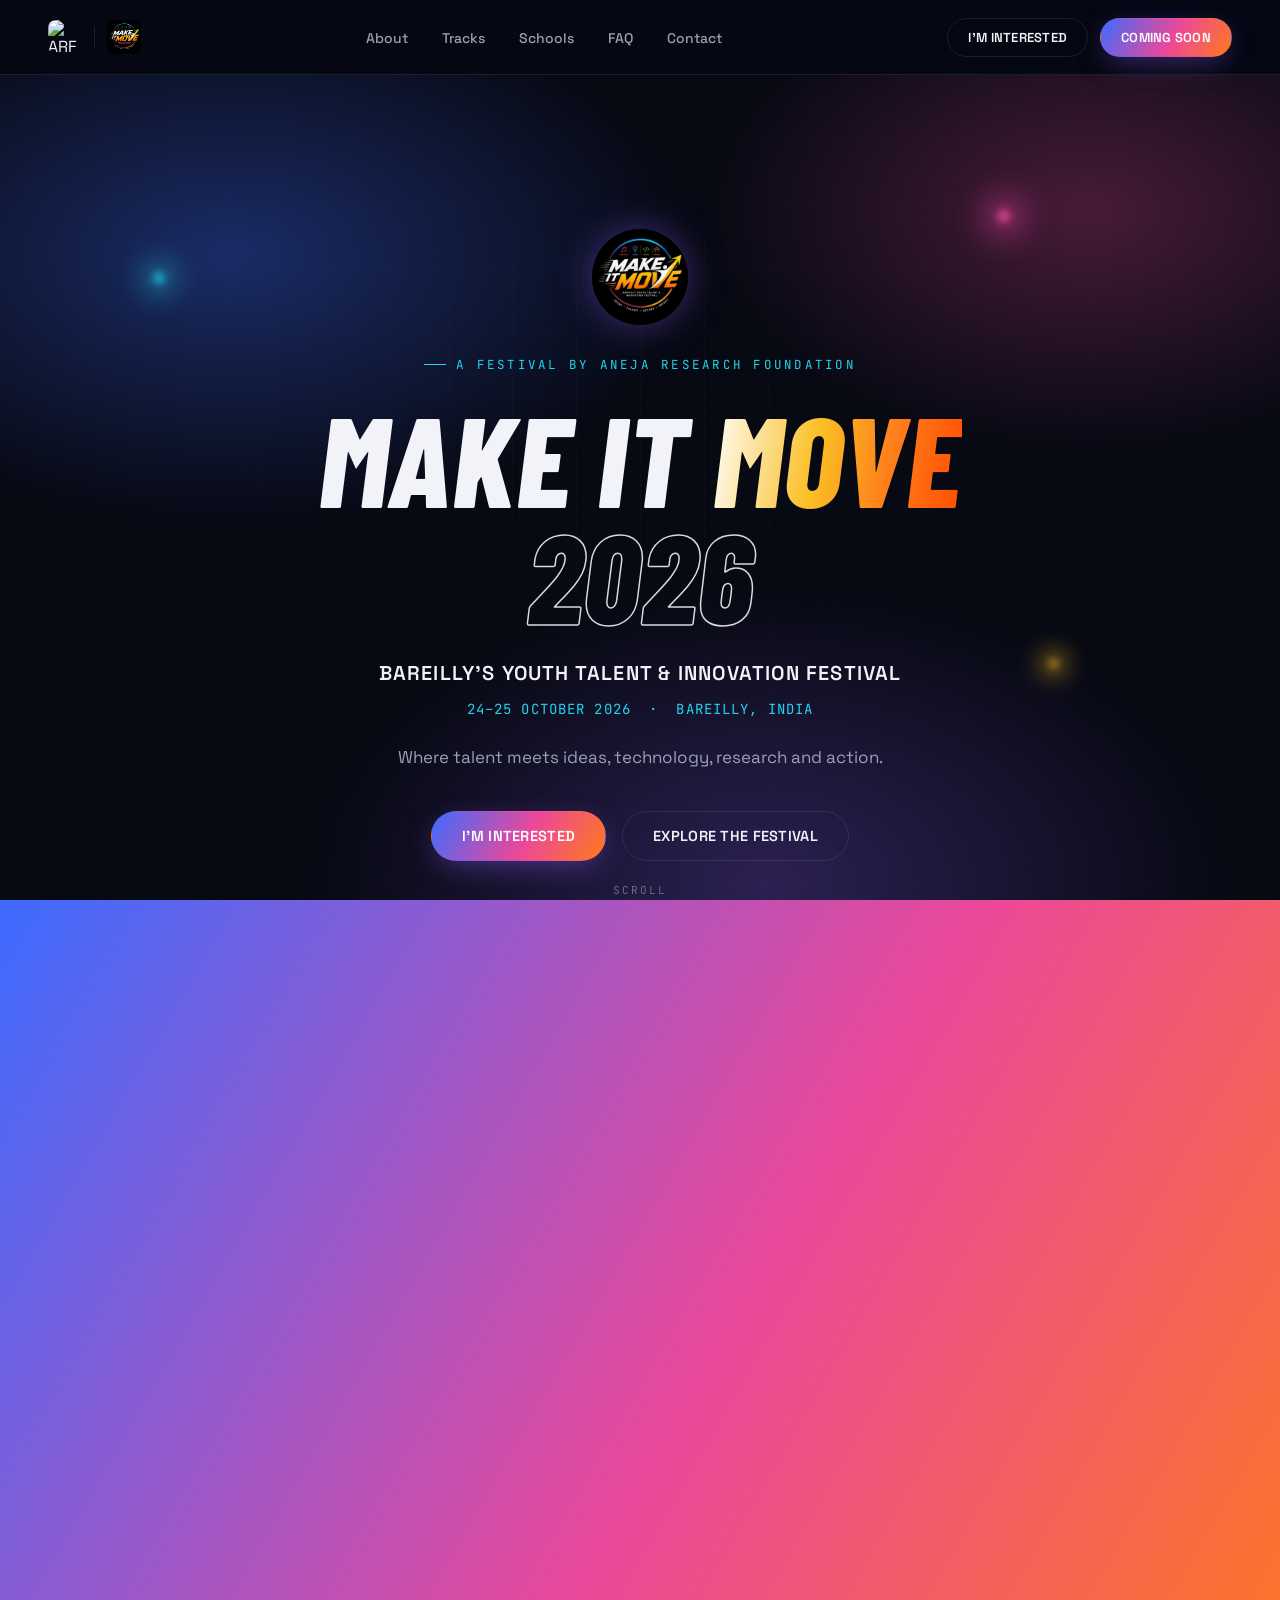
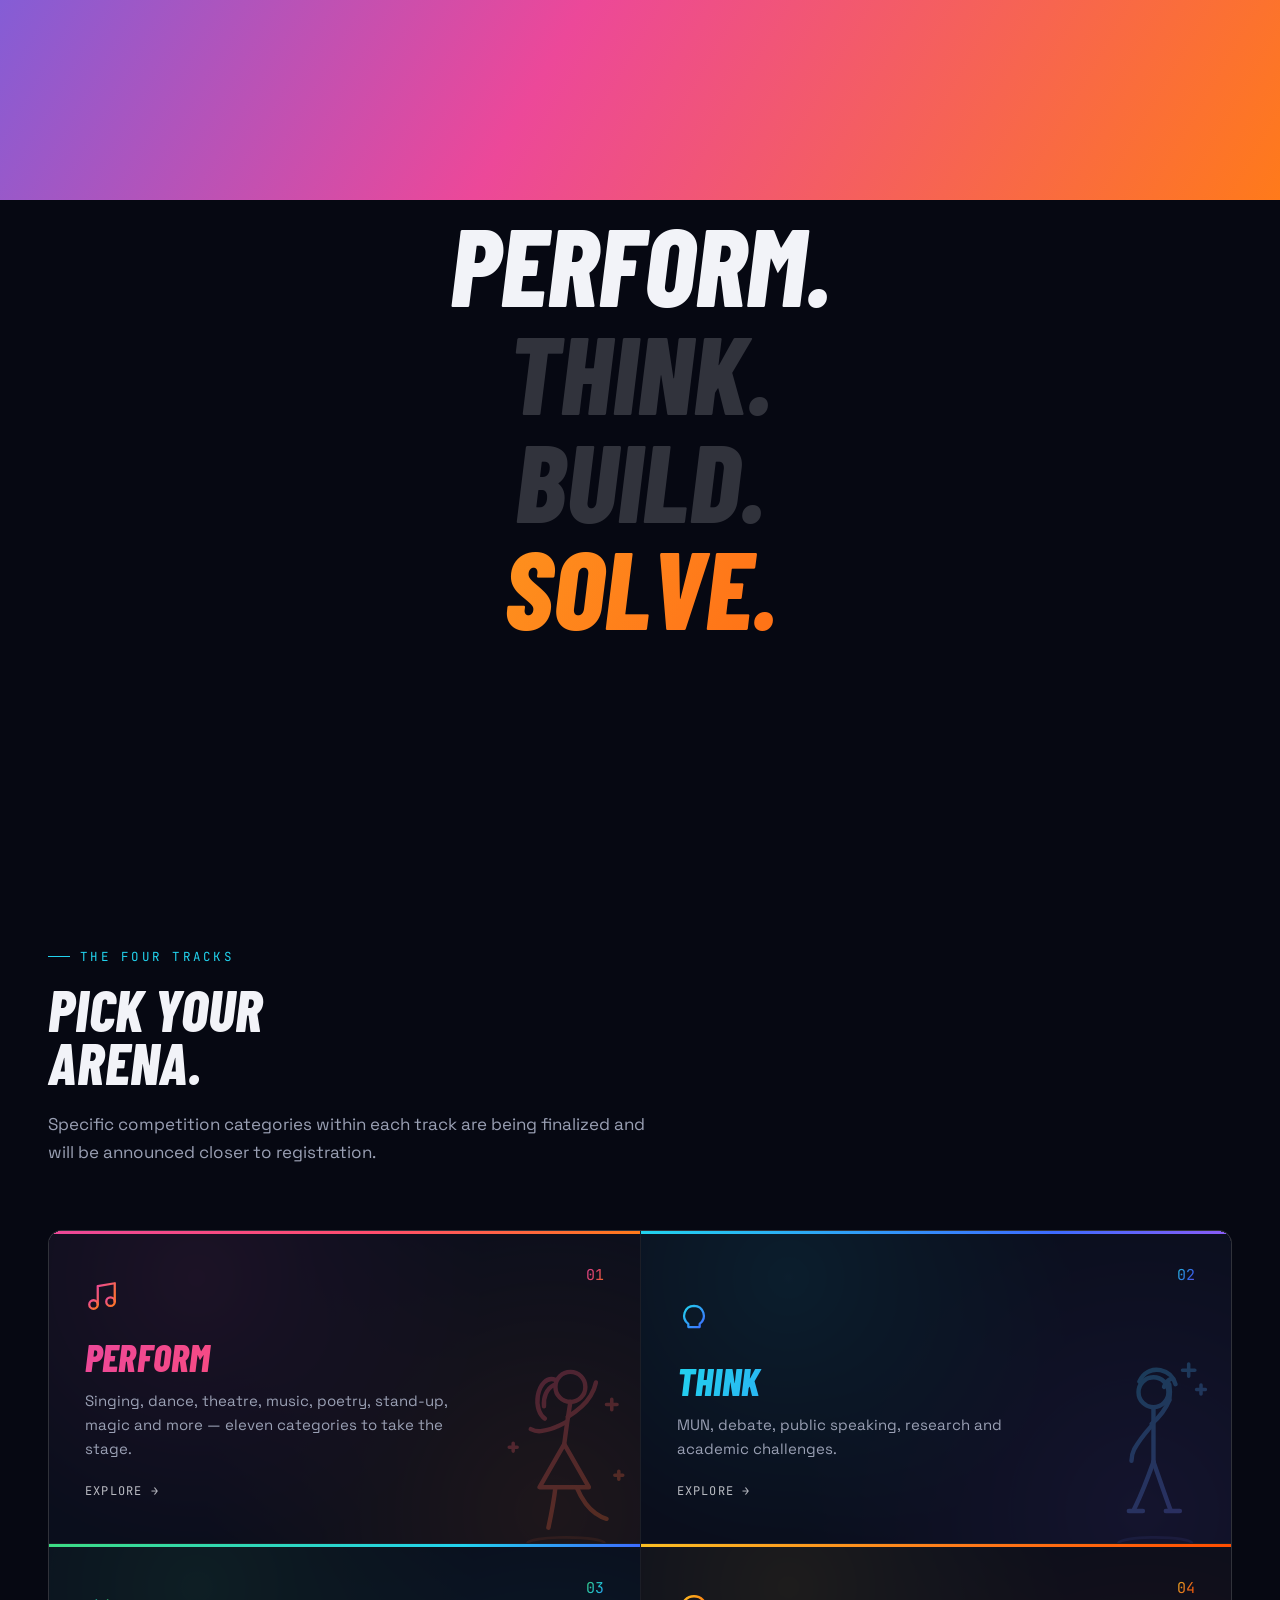
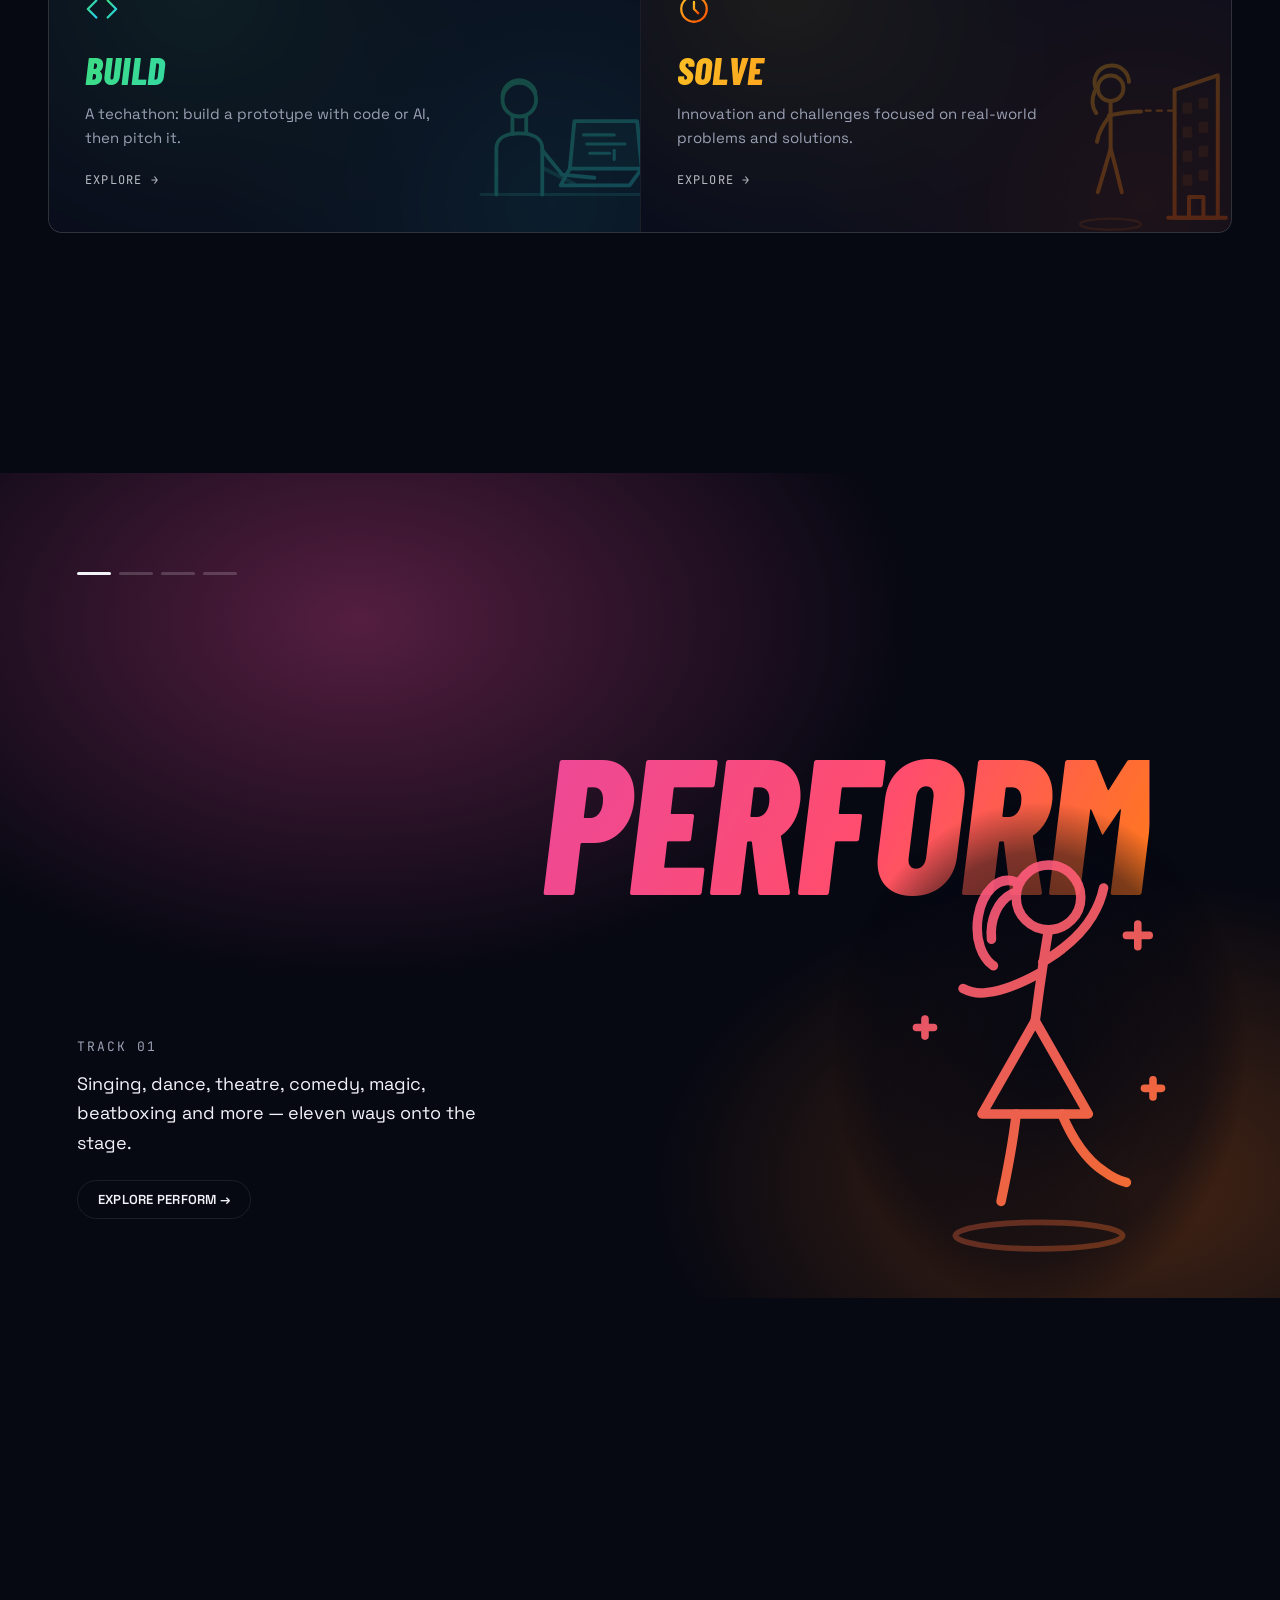
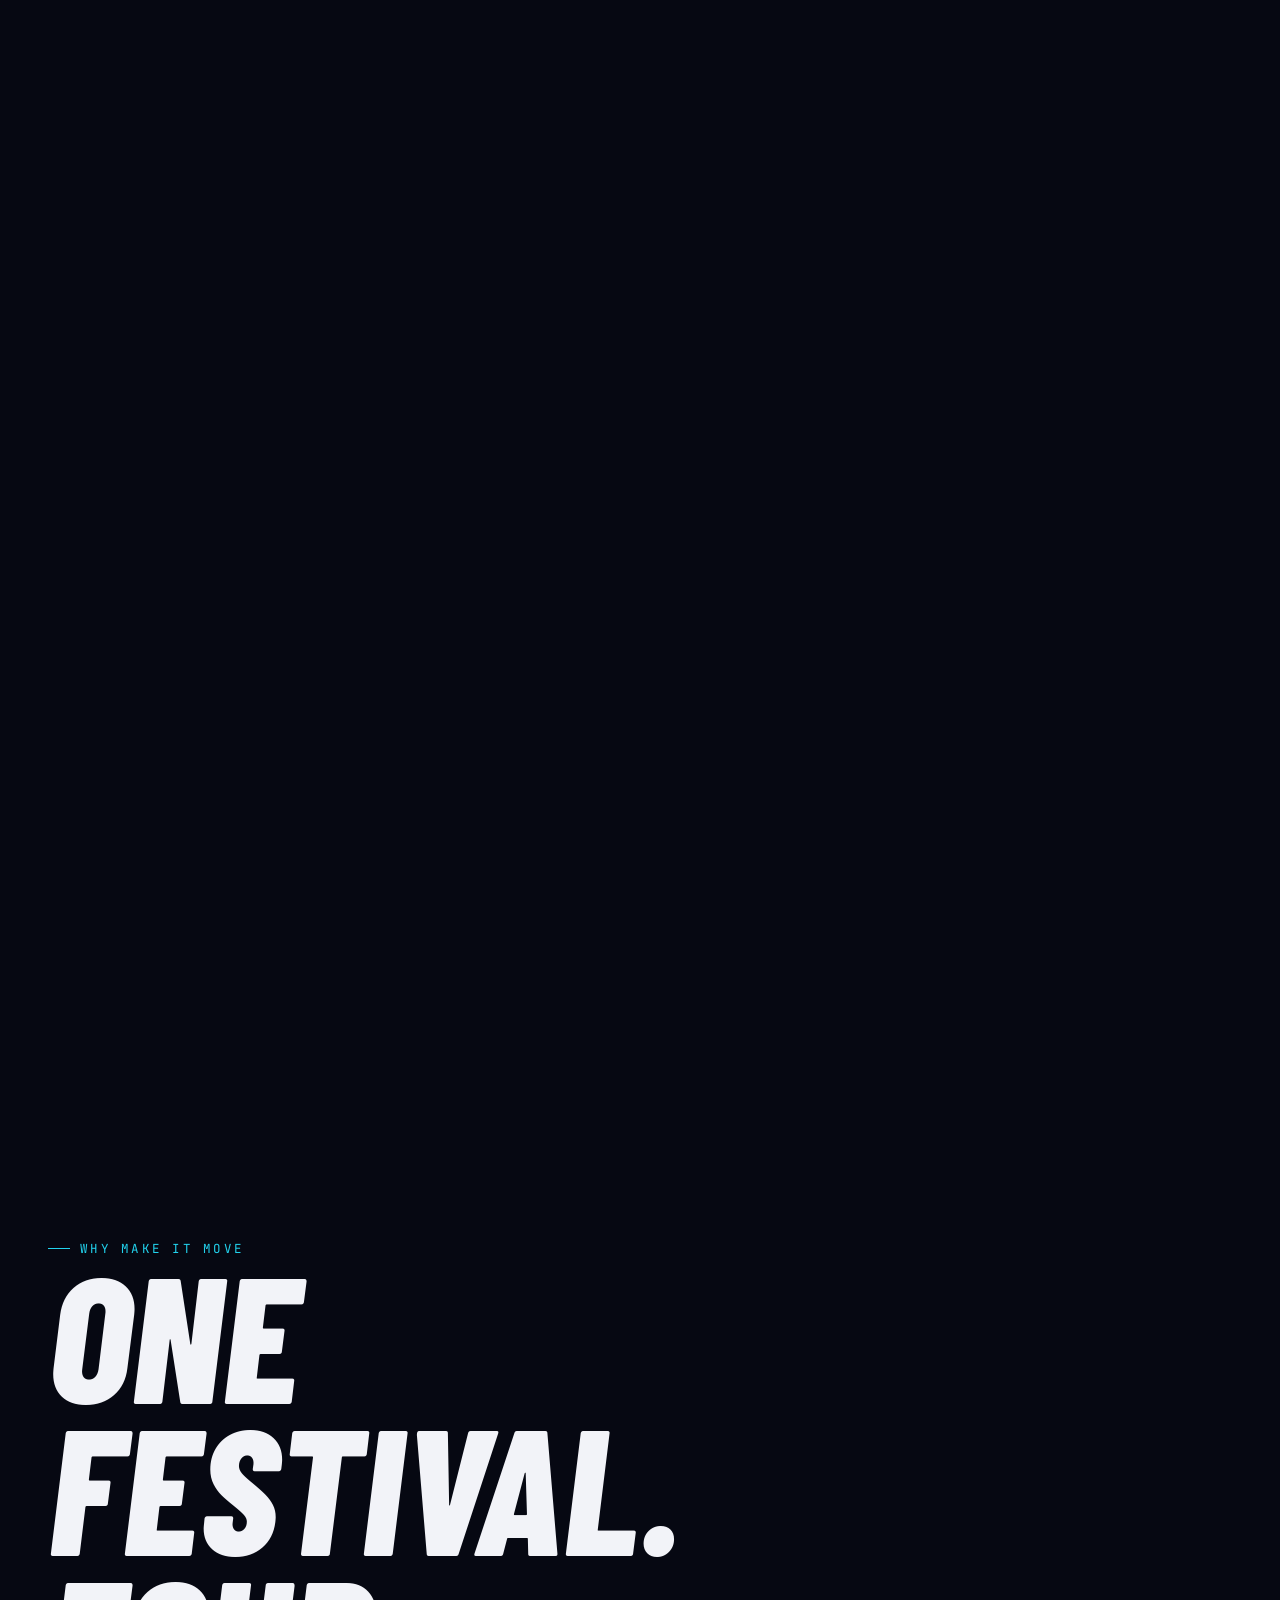
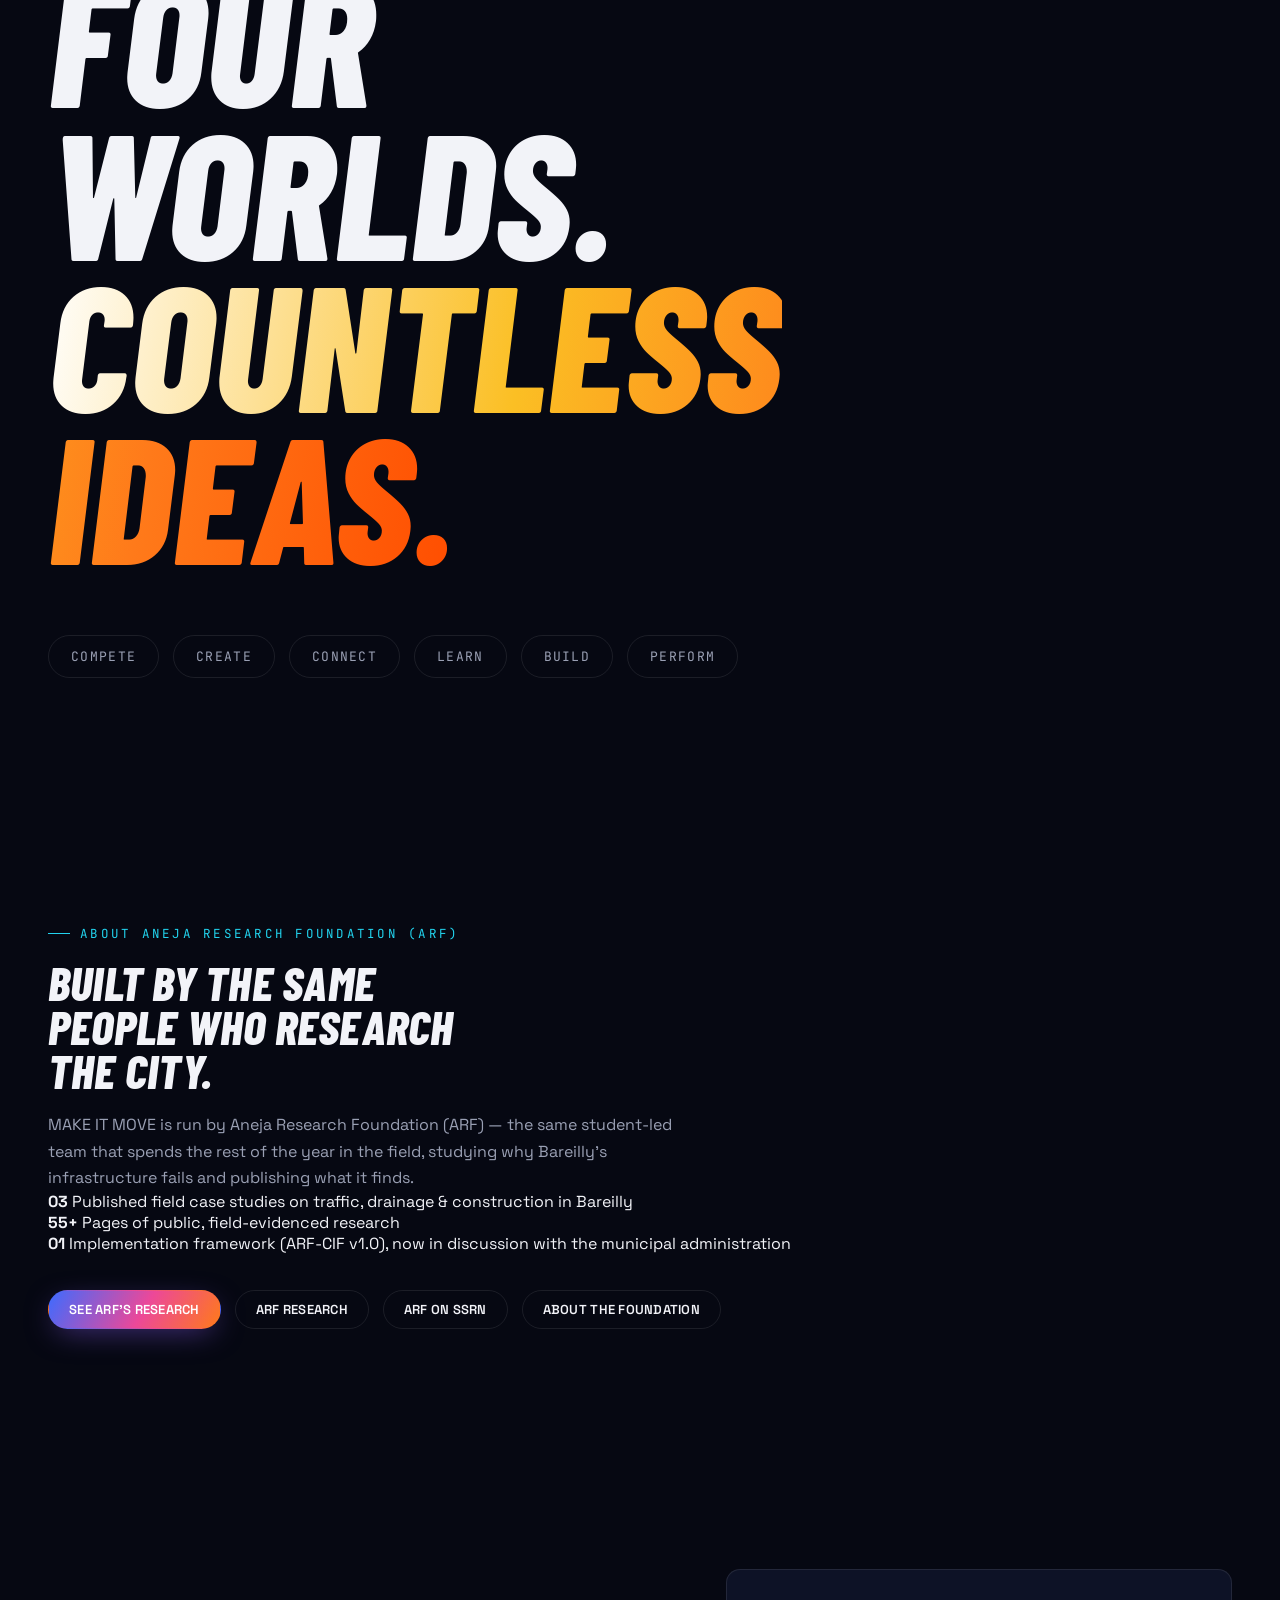
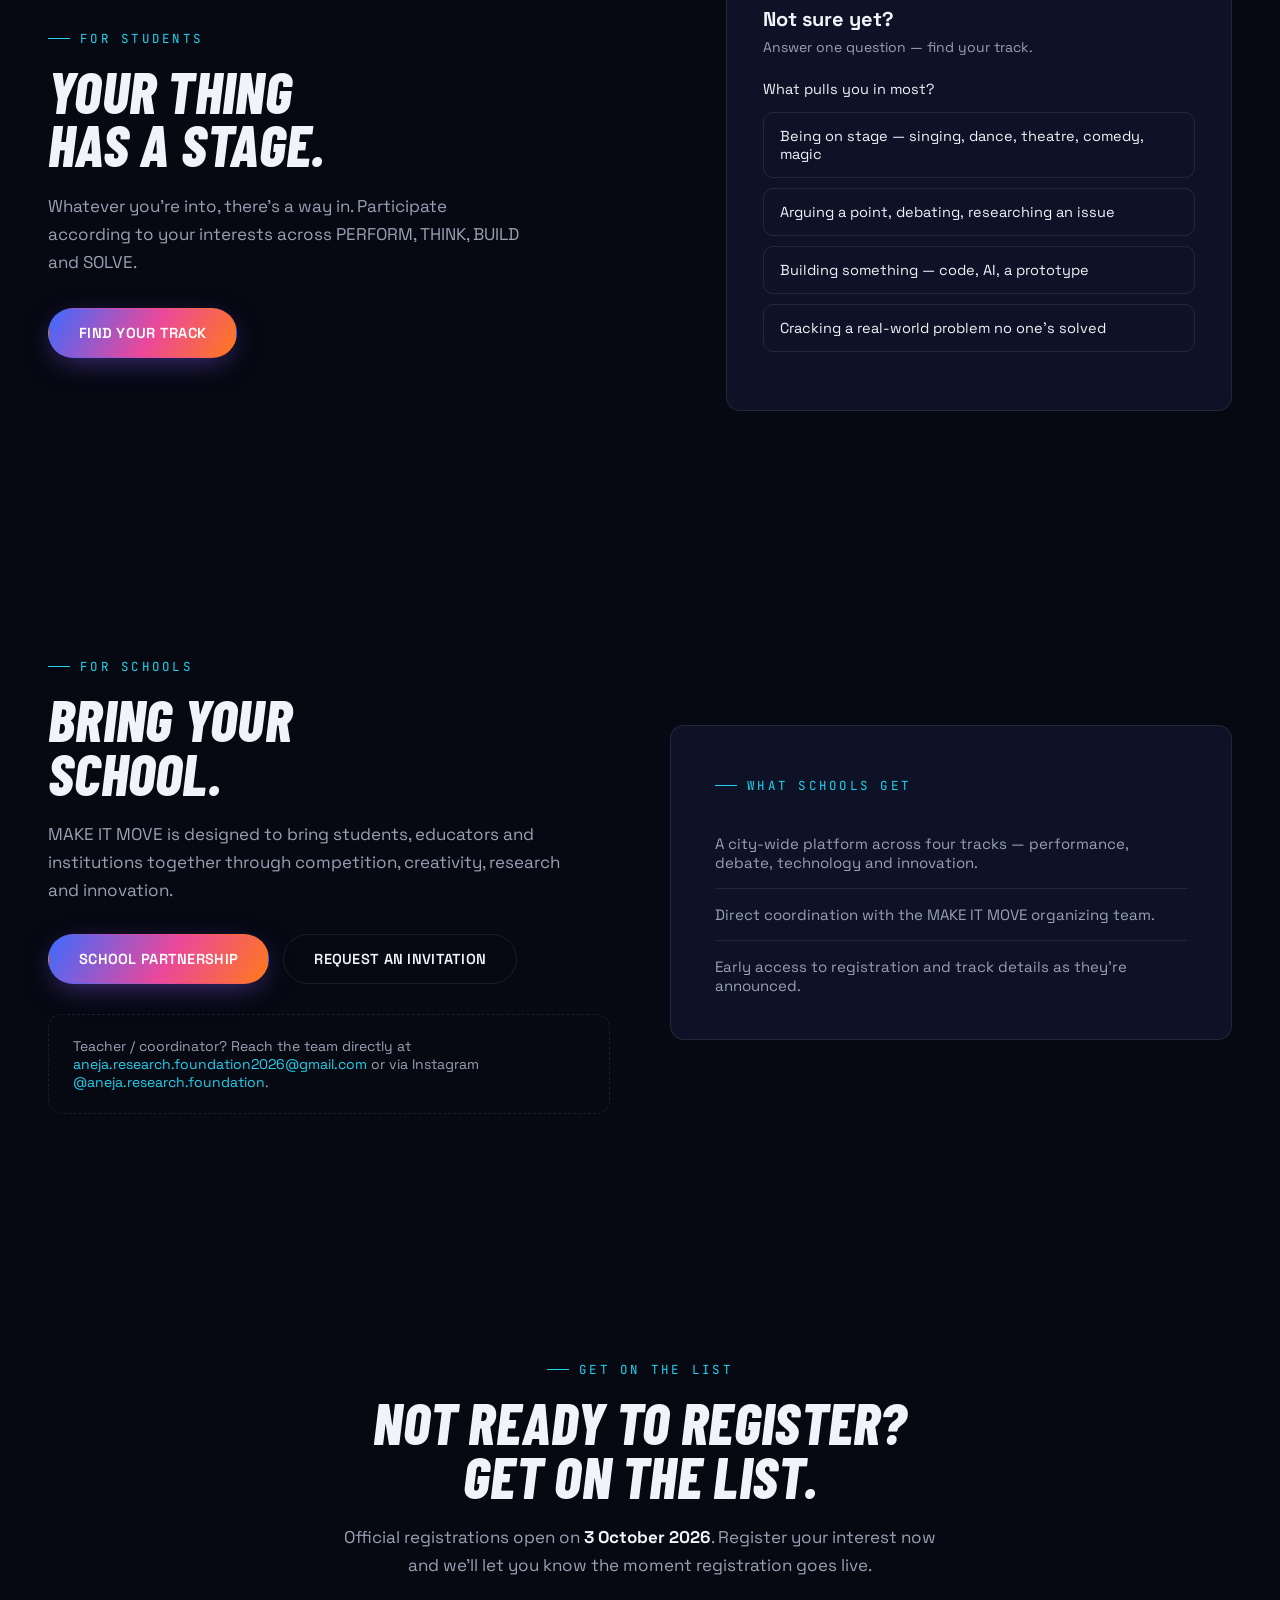
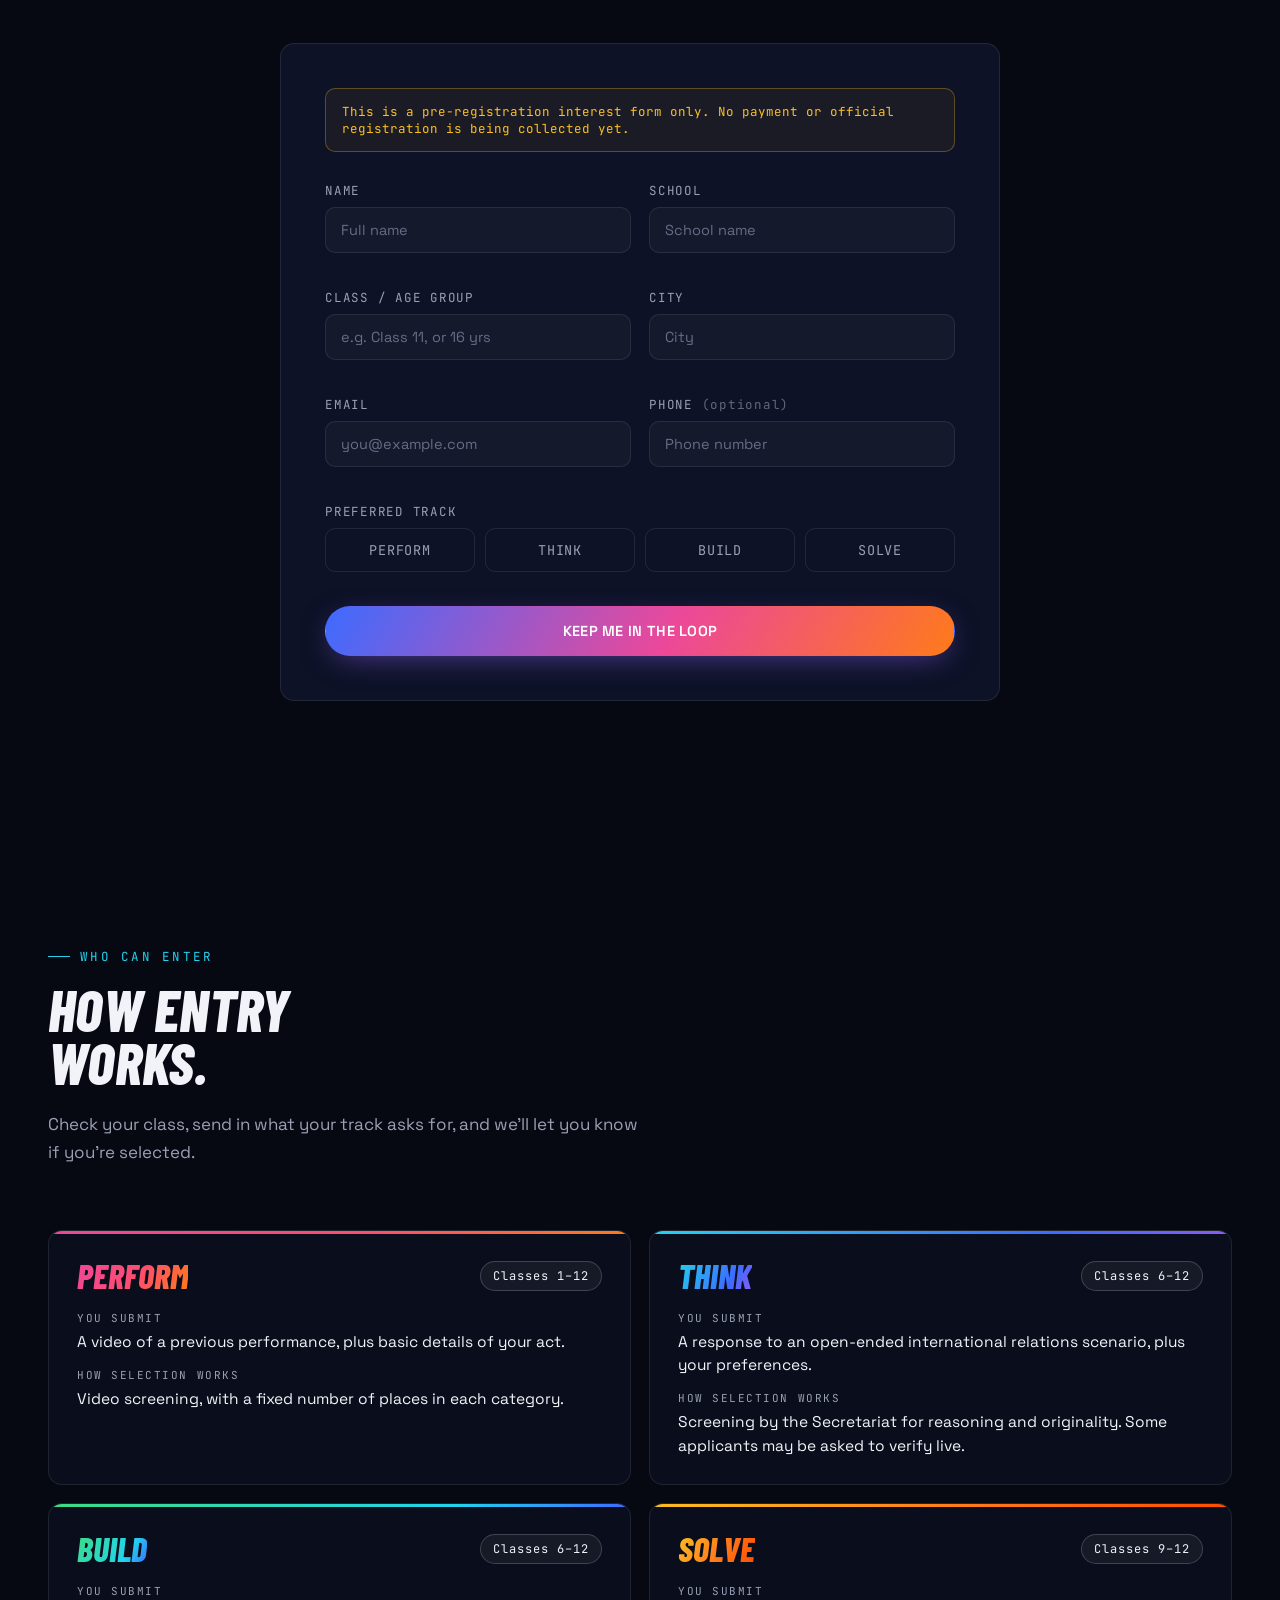
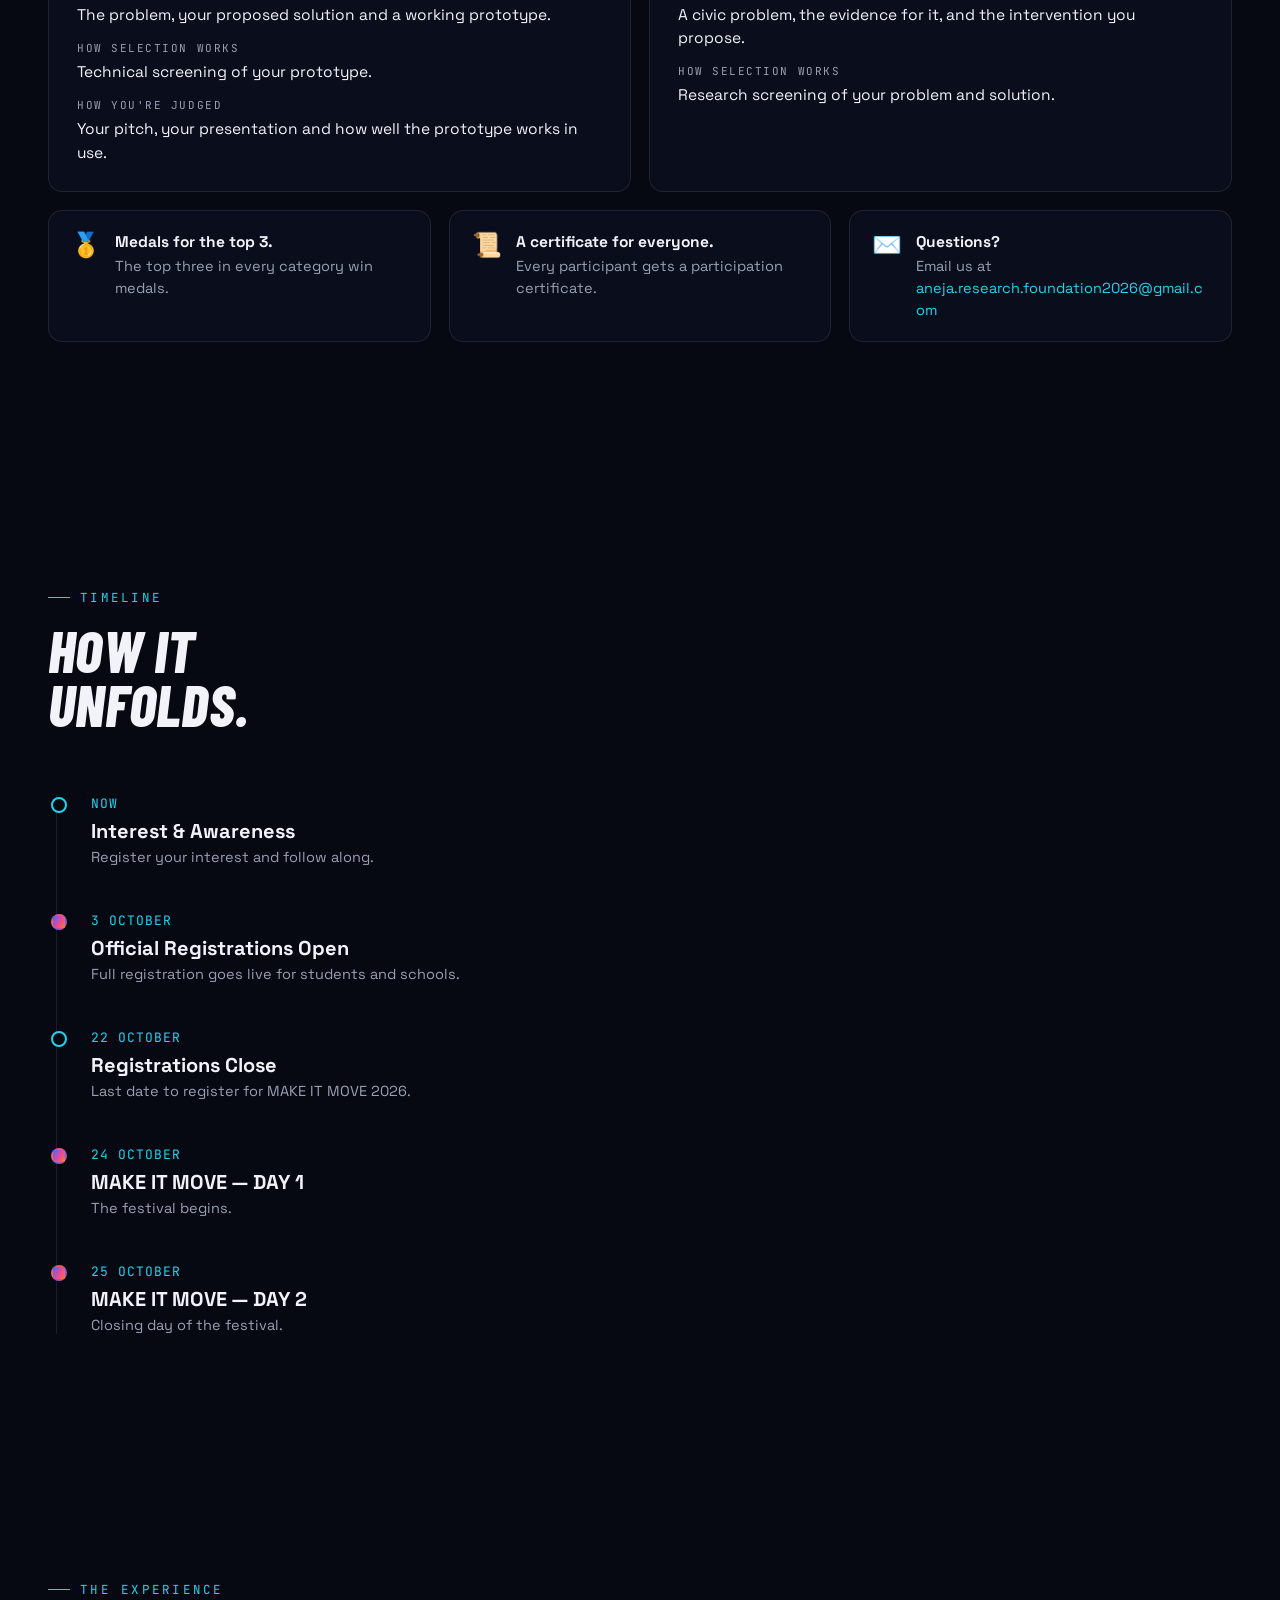
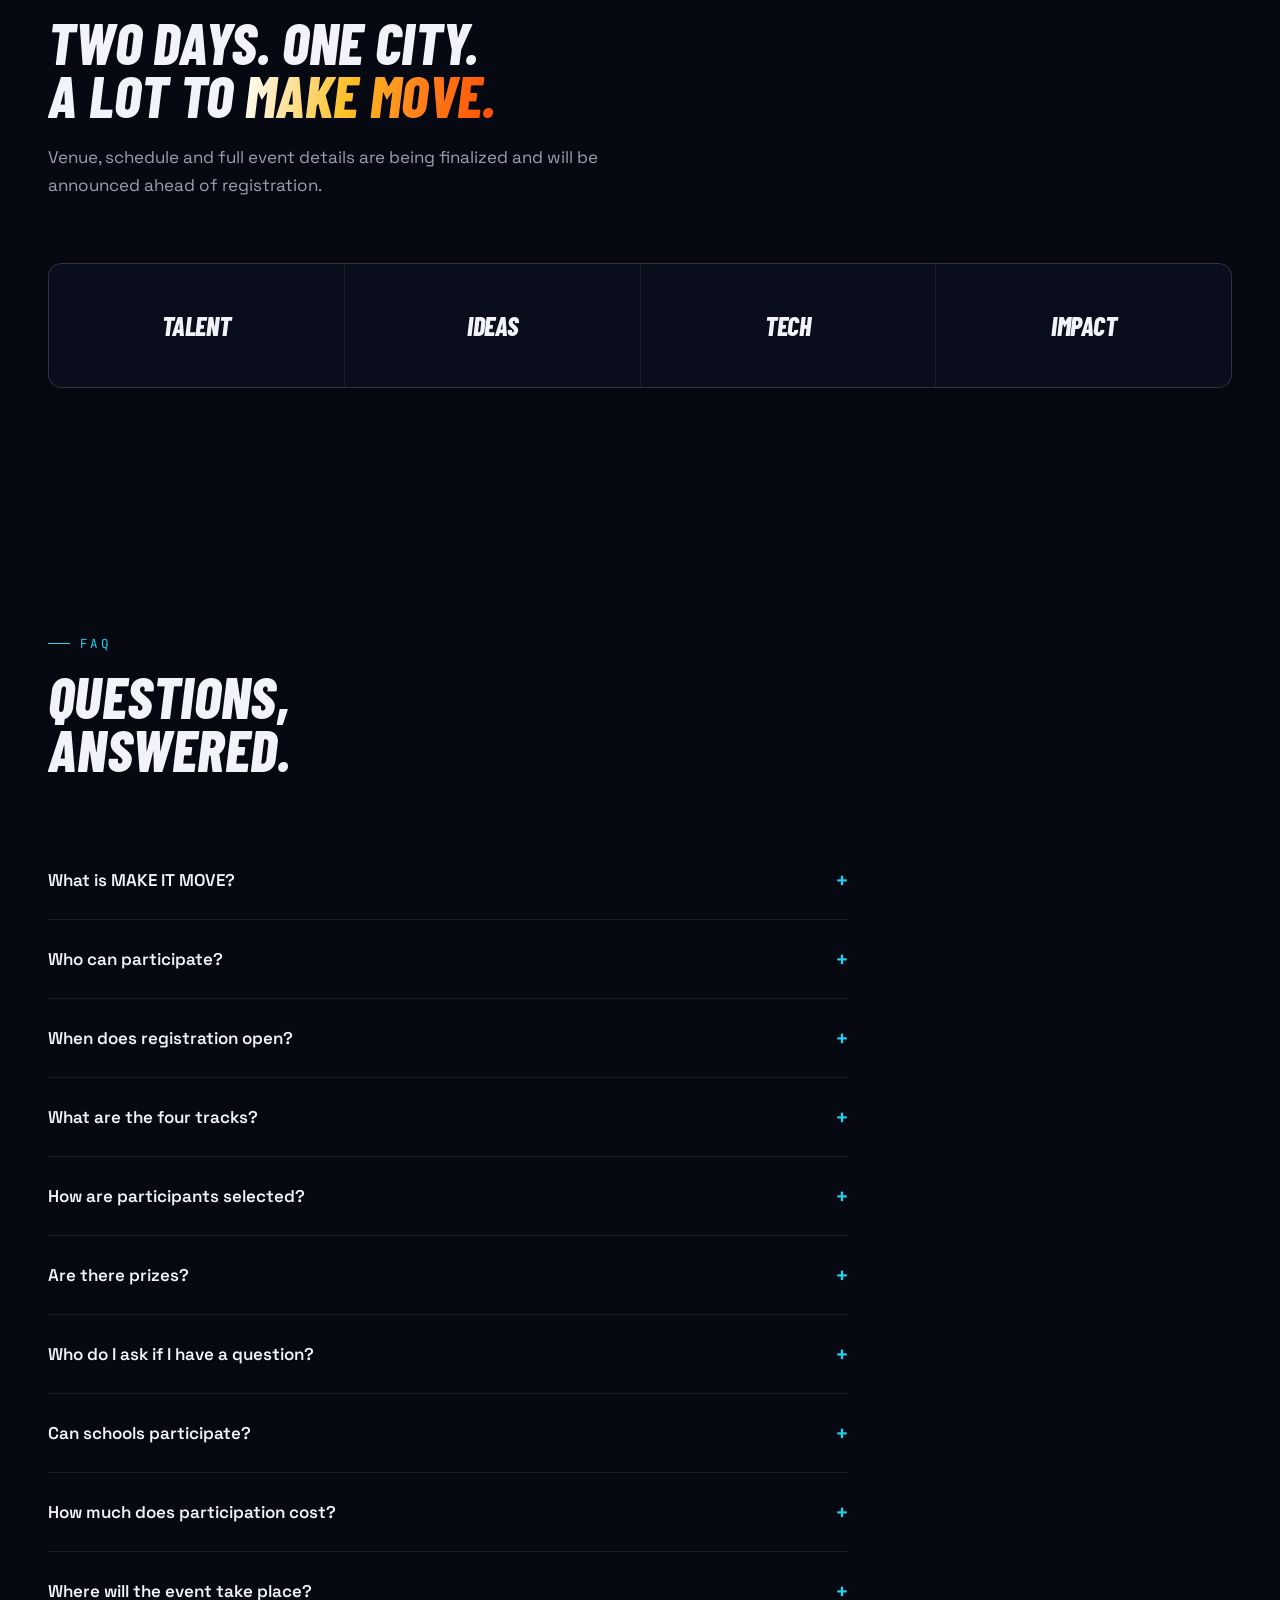
==== index.html @ 9268ee68 "Remove the auditions / reviews step from the timeline Co-Authored-By: Claude Opus 5 <noreply@anthrop" ====
<!DOCTYPE html>
<html lang="en">
<head>
<meta charset="UTF-8">
<meta name="viewport" content="width=device-width, initial-scale=1.0">
<link rel="preload" as="image" href="images/mim-logo.webp">
<title>Aneja Research Foundation (ARF) | MAKE IT MOVE 2026, Bareilly</title>
<meta name="description" content="Aneja Research Foundation (ARF), Bareilly — student-led research and innovation. MAKE IT MOVE 2026 is our youth-led festival in Bareilly bringing together talent, ideas, research, technology and innovation across four tracks: Perform, Think, Build, Solve. 24–25 October 2026.">
<meta name="google-site-verification" content="_Y_7CCMWRH8XEJQbPGc1G4dQ5zdG10wTlTYJQZ2w-uY">
<meta name="google-site-verification" content="LkjACRxrYb9B6HC1Onu0-SIcSR54yR_yEcL183w3D84" />

<!-- Open Graph -->
<meta property="og:title" content="MAKE IT MOVE 2026 — Bareilly's Youth Talent &amp; Innovation Festival">
<meta property="og:description" content="Where talent meets ideas, technology, research and action. 24–25 October 2026, Bareilly, India. By Aneja Research Foundation.">
<meta property="og:type" content="website">
<meta property="og:image" content="https://aneja-research-foundation.github.io/images/social-share.jpg">
<meta property="og:image:width" content="1200">
<meta property="og:image:height" content="630">
<meta property="og:url" content="https://aneja-research-foundation.github.io/">
<link rel="canonical" href="https://aneja-research-foundation.github.io/">

<!-- Twitter -->
<meta name="twitter:card" content="summary_large_image">
<meta name="twitter:title" content="MAKE IT MOVE 2026">
<meta name="twitter:description" content="Bareilly's youth talent &amp; innovation festival. 24–25 October 2026.">
<meta name="twitter:image" content="https://aneja-research-foundation.github.io/images/social-share.jpg">

<script>try{if("scrollRestoration" in history)history.scrollRestoration="manual";if(!matchMedia("(prefers-reduced-motion: reduce)").matches)document.documentElement.classList.add("intro-armed","intro-lock")}catch(e){}</script>
<link rel="stylesheet" href="mim-style.css?v=35">
<script type="application/ld+json">
{
 "@context": "https://schema.org",
 "@graph": [
  {
   "@type": "Organization",
   "@id": "https://aneja-research-foundation.github.io/#org",
   "name": "Aneja Research Foundation",
   "alternateName": [
    "ARF",
    "Aneja Research Foundation (ARF)"
   ],
   "url": "https://aneja-research-foundation.github.io/",
   "logo": "https://aneja-research-foundation.github.io/images/logo.jpeg",
   "email": "aneja.research.foundation2026@gmail.com",
   "foundingDate": "2026",
   "description": "Student-led research, innovation and implementation organisation in Bareilly, Uttar Pradesh, India.",
   "address": {
    "@type": "PostalAddress",
    "addressLocality": "Bareilly",
    "addressRegion": "Uttar Pradesh",
    "addressCountry": "IN"
   },
   "sameAs": [
    "https://instagram.com/aneja.research.foundation"
   ],
   "founder": {
    "@type": "Person",
    "@id": "https://aneja-research-foundation.github.io/#founder",
    "name": "Chanpreet Singh Aneja",
    "jobTitle": "President / Founder",
    "sameAs": [
     "https://ssrn.com/author=7795692"
    ]
   }
  },
  {
   "@type": "WebSite",
   "@id": "https://aneja-research-foundation.github.io/#website",
   "name": "Aneja Research Foundation",
   "alternateName": "ARF",
   "url": "https://aneja-research-foundation.github.io/",
   "publisher": {
    "@id": "https://aneja-research-foundation.github.io/#org"
   }
  },
  {
   "@type": "Event",
   "name": "MAKE IT MOVE 2026",
   "startDate": "2026-10-24",
   "endDate": "2026-10-25",
   "eventStatus": "https://schema.org/EventScheduled",
   "eventAttendanceMode": "https://schema.org/OfflineEventAttendanceMode",
   "location": {
    "@type": "Place",
    "name": "Bareilly",
    "address": {
     "@type": "PostalAddress",
     "addressLocality": "Bareilly",
     "addressRegion": "Uttar Pradesh",
     "addressCountry": "IN"
    }
   },
   "image": "https://aneja-research-foundation.github.io/images/og-perform.jpg",
   "url": "https://aneja-research-foundation.github.io/",
   "organizer": {
    "@id": "https://aneja-research-foundation.github.io/#org"
   },
   "description": "Youth talent and innovation festival by Aneja Research Foundation, across four tracks: Perform, Think, Build and Solve."
  }
 ]
}
</script>
</head>
<body>

<div class="intro" id="intro">
  <div class="intro-iris"></div>
  <div class="intro-ring" aria-hidden="true"></div>
  <div class="intro-streaks" aria-hidden="true"><i></i><i></i><i></i><i></i><i></i><i></i><i></i><i></i><i></i><i></i></div>
  <div class="intro-figs" aria-hidden="true">
    <div class="ch-slot intro-fig" data-character="perform"></div>
    <div class="ch-slot intro-fig" data-character="think"></div>
    <div class="ch-slot intro-fig" data-character="build"></div>
    <div class="ch-slot intro-fig" data-character="solve"></div>
  </div>
  <div class="intro-inner">
    <div class="intro-badge">
      <img src="images/mim-logo.webp" alt="" class="intro-logo">
      <span class="intro-charge"><i></i><i></i><i></i><i></i><i></i><i></i></span>
    </div>
    <div class="intro-words" aria-hidden="true">
      <span>PERFORM.</span><span>THINK.</span><span>BUILD.</span><span>SOLVE.</span><span class="intro-shout">WE ARE THE <em>ARF!</em></span>
    </div>
    <div class="intro-title">MAKE IT <em>MOVE</em> 2026</div>
  </div>
  <div class="intro-crew" aria-hidden="true">
    <div class="ch-slot crew-fig" data-character="perform"></div>
    <div class="ch-slot crew-fig" data-character="think"></div>
    <div class="ch-slot crew-fig" data-character="build"></div>
    <div class="ch-slot crew-fig" data-character="solve"></div>
  </div>
  <button class="intro-skip" type="button">SKIP</button>
</div>

<!-- ================= NAV ================= -->
<nav class="navbar">
  <div class="wrap">
    <a href="research.html" class="nav-brand">
      <img src="images/logo.jpeg" alt="ARF — Aneja Research Foundation logo">
      <div class="divider"></div>
      <img src="images/mim-logo-256.webp" alt="MAKE IT MOVE 2026 logo" class="mim-logo-mark">
    </a>

    <ul class="nav-links">
      <li><a href="#about">About</a></li>
      <li><a href="#tracks">Tracks</a></li>
      <li><a href="#schools">Schools</a></li>
      <li><a href="#faq">FAQ</a></li>
      <li><a href="#contact">Contact</a></li>
    </ul>

    <div class="nav-cta">
      <a href="#interest" class="btn btn-ghost btn-sm">I'M INTERESTED</a>
      <a href="#interest" class="btn btn-primary btn-sm" data-reg-text="REGISTER NOW" data-reg-link>COMING SOON</a>
      <button class="nav-toggle" id="navToggle" aria-label="Open menu">
        <span></span>
      </button>
    </div>
  </div>
</nav>

<div class="mobile-menu" id="mobileMenu">
  <a href="#about" class="mob-link">About</a>
  <a href="#tracks" class="mob-link">Tracks</a>
  <a href="#schools" class="mob-link">Schools</a>
  <a href="#faq" class="mob-link">FAQ</a>
  <a href="#contact" class="mob-link">Contact</a>
  <div class="mob-cta">
    <a href="#interest" class="btn btn-primary btn-block">I'M INTERESTED</a>
    <a href="#interest" class="btn btn-ghost btn-block" data-reg-text="REGISTER NOW" data-reg-link>COMING SOON</a>
  </div>
</div>

<!-- ================= HERO ================= -->
<section class="hero">
  <div class="hero-bg"></div>
  <div class="hero-lines"></div>
  <div class="hero-orb orb-1"></div>
  <div class="hero-orb orb-2"></div>
  <div class="hero-orb orb-3"></div>

  <div class="wrap hero-content">
    <img src="images/mim-logo-256.webp" alt="MAKE IT MOVE 2026 logo" class="hero-logo reveal in">
    <span class="eyebrow hero-eyebrow">A FESTIVAL BY ANEJA RESEARCH FOUNDATION</span>
    <h1>MAKE IT <span class="grad-text">MOVE</span><span class="line2">2026</span></h1>
    <p class="sub">Bareilly's Youth Talent &amp; Innovation Festival</p>
    <p class="datecity">24–25 OCTOBER 2026 &nbsp;·&nbsp; BAREILLY, INDIA</p>
    <p class="desc">Where talent meets ideas, technology, research and action.</p>
    <div class="hero-buttons">
      <a href="#interest" class="btn btn-primary">I'M INTERESTED</a>
      <a href="#about" class="btn btn-ghost">EXPLORE THE FESTIVAL</a>
    </div>
  </div>

  <div class="hero-scroll"><span>SCROLL</span><span class="bar"></span></div>
</section>

<!-- ================= MARQUEE ================= -->
<div class="marquee" aria-hidden="true">
  <div class="marquee-row">
      <span>PERFORM</span>
      <i>✦</i>
      <span>THINK</span>
      <i>✦</i>
      <span>BUILD</span>
      <i>✦</i>
      <span>SOLVE</span>
      <i>✦</i>
      <span class="hot">MAKE IT MOVE 2026</span>
      <i>✦</i>
      <span>24–25 OCT 2026</span>
      <i>✦</i>
      <span>BAREILLY</span>
      <i>✦</i>
      <span>PERFORM</span>
      <i>✦</i>
      <span>THINK</span>
      <i>✦</i>
      <span>BUILD</span>
      <i>✦</i>
      <span>SOLVE</span>
      <i>✦</i>
      <span class="hot">MAKE IT MOVE 2026</span>
      <i>✦</i>
      <span>24–25 OCT 2026</span>
      <i>✦</i>
      <span>BAREILLY</span>
      <i>✦</i>
  </div>
  <div class="marquee-row">
      <span>PERFORM</span>
      <i>✦</i>
      <span>THINK</span>
      <i>✦</i>
      <span>BUILD</span>
      <i>✦</i>
      <span>SOLVE</span>
      <i>✦</i>
      <span class="hot">MAKE IT MOVE 2026</span>
      <i>✦</i>
      <span>24–25 OCT 2026</span>
      <i>✦</i>
      <span>BAREILLY</span>
      <i>✦</i>
      <span>PERFORM</span>
      <i>✦</i>
      <span>THINK</span>
      <i>✦</i>
      <span>BUILD</span>
      <i>✦</i>
      <span>SOLVE</span>
      <i>✦</i>
      <span class="hot">MAKE IT MOVE 2026</span>
      <i>✦</i>
      <span>24–25 OCT 2026</span>
      <i>✦</i>
      <span>BAREILLY</span>
      <i>✦</i>
  </div>
</div>

<!-- ================= COUNTDOWN ================= -->
<section class="countdown" data-target="2026-10-24T11:00:00+05:30">
  <div class="wrap">
    <span class="eyebrow">UNTIL MAKE IT MOVE 2026</span>
    <div class="cd-grid" role="timer">
      <div class="cd-unit"><div class="cd-digits" aria-hidden="true"><div class="cd-cell"></div><div class="cd-cell"></div><div class="cd-cell"></div></div><span class="cd-label">DAYS</span></div>
      <span class="cd-sep" aria-hidden="true"><i></i><i></i></span>
      <div class="cd-unit"><div class="cd-digits" aria-hidden="true"><div class="cd-cell"></div><div class="cd-cell"></div></div><span class="cd-label">HOURS</span></div>
      <span class="cd-sep" aria-hidden="true"><i></i><i></i></span>
      <div class="cd-unit"><div class="cd-digits" aria-hidden="true"><div class="cd-cell"></div><div class="cd-cell"></div></div><span class="cd-label">MINUTES</span></div>
      <span class="cd-sep" aria-hidden="true"><i></i><i></i></span>
      <div class="cd-unit"><div class="cd-digits" aria-hidden="true"><div class="cd-cell"></div><div class="cd-cell"></div></div><span class="cd-label">SECONDS</span></div>
    </div>
  </div>
</section>

<!-- ================= ABOUT / WHAT IS MIM ================= -->
<section id="about">
  <div class="wrap">
    <div class="section-head reveal">
      <span class="eyebrow">WHAT IS MAKE IT MOVE</span>
      <h2>NOT JUST A<br>COMPETITION.</h2>
      <p>MAKE IT MOVE is a youth-led festival bringing together students across Bareilly to compete, create, perform, debate, research, build and solve. The festival combines creativity, academic excellence, technology and innovation under one platform.</p>
    </div>

    <div class="statement-block reveal">
      <div class="stack" id="statementStack">
        <span class="track-perform">PERFORM.</span>
        <span class="track-think">THINK.</span>
        <span class="track-build">BUILD.</span>
        <span class="track-solve">SOLVE.</span>
      </div>
    </div>
  </div>
</section>

<!-- ================= TRACKS ================= -->
<section id="tracks">
  <div class="wrap">
    <div class="section-head reveal">
      <span class="eyebrow">THE FOUR TRACKS</span>
      <h2>PICK YOUR<br>ARENA.</h2>
      <p>Specific competition categories within each track are being finalized and will be announced closer to registration.</p>
    </div>

    <div class="tracks-grid reveal">
      <a class="track-card track-perform" href="perform.html">
        <div class="ch-slot" data-character="perform"></div>
        <div class="track-spot"></div>
        <span class="track-num">01</span>
        <div class="track-icon">
          <svg viewBox="0 0 24 24" fill="none" stroke-width="1.6" stroke-linecap="round" stroke-linejoin="round">
            <defs><linearGradient id="grad-perform" x1="0" y1="0" x2="1" y2="1"><stop offset="0%" stop-color="var(--magenta)"/><stop offset="100%" stop-color="var(--orange)"/></linearGradient></defs>
            <path d="M9 18V5l12-2v13" stroke="url(#grad-perform)"></path><circle cx="6" cy="18" r="3" stroke="url(#grad-perform)"></circle><circle cx="18" cy="16" r="3" stroke="url(#grad-perform)"></circle>
          </svg>
        </div>
        <h3>PERFORM</h3>
        <p>Singing, dance, theatre, music, poetry, stand-up, magic and more — eleven categories to take the stage.</p>
        <span class="track-explore">EXPLORE →</span>
      </a>

      <a class="track-card track-think" href="think.html">
        <div class="ch-slot" data-character="think"></div>
        <div class="track-spot"></div>
        <span class="track-num">02</span>
        <div class="track-icon">
          <svg viewBox="0 0 24 24" fill="none" stroke-width="1.6" stroke-linecap="round" stroke-linejoin="round">
            <defs><linearGradient id="grad-think" x1="0" y1="0" x2="1" y2="1"><stop offset="0%" stop-color="var(--cyan)"/><stop offset="100%" stop-color="var(--blue)"/></linearGradient></defs>
            <path d="M12 2a7 7 0 0 0-4 12.7V17h8v-2.3A7 7 0 0 0 12 2z" stroke="url(#grad-think)"></path><path d="M9 21h6" stroke="url(#grad-think)"></path><path d="M10 17v2" stroke="url(#grad-think)"></path><path d="M14 17v2" stroke="url(#grad-think)"></path>
          </svg>
        </div>
        <h3>THINK</h3>
        <p>MUN, debate, public speaking, research and academic challenges.</p>
        <span class="track-explore">EXPLORE →</span>
      </a>

      <a class="track-card track-build" href="build.html">
        <div class="ch-slot" data-character="build"></div>
        <div class="track-spot"></div>
        <span class="track-num">03</span>
        <div class="track-icon">
          <svg viewBox="0 0 24 24" fill="none" stroke-width="1.6" stroke-linecap="round" stroke-linejoin="round">
            <defs><linearGradient id="grad-build" x1="0" y1="0" x2="1" y2="1"><stop offset="0%" stop-color="var(--green)"/><stop offset="100%" stop-color="var(--cyan)"/></linearGradient></defs>
            <polyline points="16 18 22 12 16 6" stroke="url(#grad-build)"></polyline><polyline points="8 6 2 12 8 18" stroke="url(#grad-build)"></polyline>
          </svg>
        </div>
        <h3>BUILD</h3>
        <p>A techathon: build a prototype with code or AI, then pitch it.</p>
        <span class="track-explore">EXPLORE →</span>
      </a>

      <a class="track-card track-solve" href="solve.html">
        <div class="ch-slot" data-character="solve"></div>
        <div class="track-spot"></div>
        <span class="track-num">04</span>
        <div class="track-icon">
          <svg viewBox="0 0 24 24" fill="none" stroke-width="1.6" stroke-linecap="round" stroke-linejoin="round">
            <defs><linearGradient id="grad-solve" x1="0" y1="0" x2="1" y2="1"><stop offset="0%" stop-color="var(--amber)"/><stop offset="100%" stop-color="var(--orange-deep)"/></linearGradient></defs>
            <circle cx="12" cy="12" r="9" stroke="url(#grad-solve)"></circle><path d="M12 7v5l3 3" stroke="url(#grad-solve)"></path>
          </svg>
        </div>
        <h3>SOLVE</h3>
        <p>Innovation and challenges focused on real-world problems and solutions.</p>
        <span class="track-explore">EXPLORE →</span>
      </a>
    </div>
  </div>
</section>

<!-- ================= TRACK TAKEOVER ================= -->
<section class="takeover" aria-label="The four tracks">
  <div class="takeover-stage">
    <div class="tk-rail" aria-hidden="true"><i></i><i></i><i></i><i></i></div>
    <div class="tk-chapter tk-perform" data-i="0">
      <div class="tk-bg"></div>
      <div class="tk-word">PERFORM</div>
      <div class="ch-slot tk-fig" data-character="perform"></div>
      <div class="tk-meta">
        <span class="tk-num">TRACK 01</span>
        <p>Singing, dance, theatre, comedy, magic, beatboxing and more — eleven ways onto the stage.</p>
        <a href="perform.html" class="btn btn-ghost btn-sm">EXPLORE PERFORM &rarr;</a>
      </div>
    </div>
    <div class="tk-chapter tk-think" data-i="1">
      <div class="tk-bg"></div>
      <div class="tk-word">THINK</div>
      <div class="ch-slot tk-fig" data-character="think"></div>
      <div class="tk-meta">
        <span class="tk-num">TRACK 02</span>
        <p>MUN, debate, public speaking and research. Don't just have an opinion — defend it.</p>
        <a href="think.html" class="btn btn-ghost btn-sm">EXPLORE THINK &rarr;</a>
      </div>
    </div>
    <div class="tk-chapter tk-build" data-i="2">
      <div class="tk-bg"></div>
      <div class="tk-word">BUILD</div>
      <div class="ch-slot tk-fig" data-character="build"></div>
      <div class="tk-meta">
        <span class="tk-num">TRACK 03</span>
        <p>A techathon. Build a working prototype with code or AI, and pitch the idea behind it.</p>
        <a href="build.html" class="btn btn-ghost btn-sm">EXPLORE BUILD &rarr;</a>
      </div>
    </div>
    <div class="tk-chapter tk-solve" data-i="3">
      <div class="tk-bg"></div>
      <div class="tk-word">SOLVE</div>
      <div class="ch-slot tk-fig" data-character="solve"></div>
      <div class="tk-meta">
        <span class="tk-num">TRACK 04</span>
        <p>Real problems, real constraints. Question the assumptions, then design the answer.</p>
        <a href="solve.html" class="btn btn-ghost btn-sm">EXPLORE SOLVE &rarr;</a>
      </div>
    </div>
  </div>
</section>

<!-- ================= WHY MIM ================= -->
<section>
  <div class="wrap">
    <div class="section-head reveal">
      <span class="eyebrow">WHY MAKE IT MOVE</span>
      <div class="why-hero-num">ONE FESTIVAL.<br>FOUR WORLDS.<br><span class="grad-text">COUNTLESS IDEAS.</span></div>
    </div>

    <div class="why-words reveal">
      <span class="why-word">COMPETE</span>
      <span class="why-word">CREATE</span>
      <span class="why-word">CONNECT</span>
      <span class="why-word">LEARN</span>
      <span class="why-word">BUILD</span>
      <span class="why-word">PERFORM</span>
    </div>
  </div>
</section>

<!-- ================= POWERED BY ARF RESEARCH ================= -->
<section>
  <div class="wrap">
    <div class="mim-research-band reveal">
      <span class="eyebrow">ABOUT ANEJA RESEARCH FOUNDATION (ARF)</span>
      <h2 style="font-size:clamp(30px,4.6vw,48px);margin-top:18px;">BUILT BY THE SAME<br>PEOPLE WHO RESEARCH<br>THE CITY.</h2>
      <p style="color:var(--muted);font-size:16px;margin-top:20px;max-width:640px;line-height:1.65;">
        MAKE IT MOVE is run by Aneja Research Foundation (ARF) — the same student-led team that spends the rest of the year in the field, studying why Bareilly's infrastructure fails and publishing what it finds.
      </p>

      <div class="mim-research-grid">
        <div class="mim-research-stat">
          <strong>03</strong>
          <span>Published field case studies on traffic, drainage &amp; construction in Bareilly</span>
        </div>
        <div class="mim-research-stat">
          <strong>55+</strong>
          <span>Pages of public, field-evidenced research</span>
        </div>
        <div class="mim-research-stat">
          <strong>01</strong>
          <span>Implementation framework (ARF-CIF v1.0), now in discussion with the municipal administration</span>
        </div>
      </div>

      <div style="margin-top:36px;display:flex;gap:14px;flex-wrap:wrap;">
        <a href="case-studies.html" class="btn btn-primary btn-sm">SEE ARF'S RESEARCH</a>
        <a href="research.html" class="btn btn-ghost btn-sm">ARF RESEARCH</a>
        <a href="https://ssrn.com/author=7795692" class="btn btn-ghost btn-sm" target="_blank" rel="noopener">ARF ON SSRN</a>
        <a href="about.html" class="btn btn-ghost btn-sm">ABOUT THE FOUNDATION</a>
      </div>
    </div>
  </div>
</section>

<!-- ================= FOR STUDENTS ================= -->
<section>
  <div class="wrap">
    <div class="students-wrap">
      <div class="reveal">
        <span class="eyebrow">FOR STUDENTS</span>
        <h2 style="font-size:clamp(34px,5.4vw,58px);margin-top:18px;">YOUR THING<br>HAS A STAGE.</h2>
        <p style="color:var(--muted);font-size:17px;margin-top:20px;max-width:480px;line-height:1.65;">Whatever you're into, there's a way in. Participate according to your interests across PERFORM, THINK, BUILD and SOLVE.</p>
        <a href="#tracks" class="btn btn-primary" style="margin-top:32px;">FIND YOUR TRACK</a>
      </div>

      <div class="quiz-card reveal">
        <h4>Not sure yet?</h4>
        <p class="hint">Answer one question — find your track.</p>
        <p style="font-size:14.5px;margin-bottom:14px;">What pulls you in most?</p>
        <div class="quiz-options" id="quizOptions">
          <div class="quiz-opt" data-track="PERFORM">Being on stage — singing, dance, theatre, comedy, magic</div>
          <div class="quiz-opt" data-track="THINK">Arguing a point, debating, researching an issue</div>
          <div class="quiz-opt" data-track="BUILD">Building something — code, AI, a prototype</div>
          <div class="quiz-opt" data-track="SOLVE">Cracking a real-world problem no one's solved</div>
        </div>
        <div class="quiz-result" id="quizResult">
          <p style="font-size:13px;color:var(--muted);text-transform:uppercase;letter-spacing:.08em;font-family:'JetBrains Mono',monospace;">Your track</p>
          <div class="track-name" id="quizTrackName">PERFORM</div>
          <a href="#interest" class="btn btn-ghost btn-sm">REGISTER INTEREST</a>
        </div>
      </div>
    </div>
  </div>
</section>

<!-- ================= FOR SCHOOLS ================= -->
<section id="schools">
  <div class="wrap">
    <div class="schools-wrap">
      <div class="reveal">
        <span class="eyebrow">FOR SCHOOLS</span>
        <h2 style="font-size:clamp(34px,5.4vw,58px);margin-top:18px;">BRING YOUR<br>SCHOOL.</h2>
        <p style="color:var(--muted);font-size:17px;margin-top:20px;max-width:520px;line-height:1.65;">MAKE IT MOVE is designed to bring students, educators and institutions together through competition, creativity, research and innovation.</p>
        <div class="school-cta-row">
          <a href="#interest" class="btn btn-primary">SCHOOL PARTNERSHIP</a>
          <a href="#interest" class="btn btn-ghost">REQUEST AN INVITATION</a>
        </div>
        <div class="coord-box">
          Teacher / coordinator? Reach the team directly at
          <a href="mailto:aneja.research.foundation2026@gmail.com">aneja.research.foundation2026@gmail.com</a>
          or via Instagram <a href="https://instagram.com/aneja.research.foundation" target="_blank" rel="noopener">@aneja.research.foundation</a>.
        </div>
      </div>
      <div class="reveal" style="border:1px solid var(--line);border-radius:var(--radius);padding:44px;background:var(--panel);">
        <span class="eyebrow" style="margin-bottom:20px;">WHAT SCHOOLS GET</span>
        <ul style="list-style:none;margin-top:20px;display:flex;flex-direction:column;gap:16px;">
          <li style="border-bottom:1px solid var(--line);padding-bottom:16px;font-size:15px;color:var(--muted);">A city-wide platform across four tracks — performance, debate, technology and innovation.</li>
          <li style="border-bottom:1px solid var(--line);padding-bottom:16px;font-size:15px;color:var(--muted);">Direct coordination with the MAKE IT MOVE organizing team.</li>
          <li style="font-size:15px;color:var(--muted);">Early access to registration and track details as they're announced.</li>
        </ul>
      </div>
    </div>
  </div>
</section>

<!-- ================= INTEREST FORM ================= -->
<section id="interest">
  <div class="wrap">
    <div class="section-head center reveal">
      <span class="eyebrow" style="justify-content:center;">GET ON THE LIST</span>
      <h2>NOT READY TO REGISTER?<br>GET ON THE LIST.</h2>
      <p class="center" data-reg-text="Registrations are &lt;strong style=&quot;color:var(--ink);&quot;&gt;open now&lt;/strong&gt;. &lt;a href=&quot;https://arf-command-center.vercel.app/register&quot; style=&quot;color:var(--ink);text-decoration:underline;&quot;&gt;Register for MAKE IT MOVE 2026 &amp;rarr;&lt;/a&gt; Or leave your details below and we&#x27;ll keep you posted.">Official registrations open on <strong style="color:var(--ink);">3 October 2026</strong>. Register your interest now and we'll let you know the moment registration goes live.</p>
    </div>

    <div class="form-card reveal">
      <p class="form-note">This is a pre-registration interest form only. No payment or official registration is being collected yet.</p>

      <form id="interestForm">
        <div class="form-grid">
          <div class="field">
            <label for="f-name">Name</label>
            <input id="f-name" name="name" type="text" placeholder="Full name" required>
          </div>
          <div class="field">
            <label for="f-school">School</label>
            <input id="f-school" name="school" type="text" placeholder="School name" required>
          </div>
          <div class="field">
            <label for="f-class">Class / Age Group</label>
            <input id="f-class" name="classAge" type="text" placeholder="e.g. Class 11, or 16 yrs" required>
          </div>
          <div class="field">
            <label for="f-city">City</label>
            <input id="f-city" name="city" type="text" placeholder="City" required>
          </div>
          <div class="field">
            <label for="f-email">Email</label>
            <input id="f-email" name="email" type="email" placeholder="you@example.com" required>
          </div>
          <div class="field">
            <label for="f-phone">Phone <span style="text-transform:none;opacity:.6;">(optional)</span></label>
            <input id="f-phone" name="phone" type="tel" placeholder="Phone number">
          </div>
          <div class="field full">
            <label>Preferred Track</label>
            <div class="track-pick">
              <label><input type="radio" name="track" value="PERFORM" required><span>PERFORM</span></label>
              <label><input type="radio" name="track" value="THINK"><span>THINK</span></label>
              <label><input type="radio" name="track" value="BUILD"><span>BUILD</span></label>
              <label><input type="radio" name="track" value="SOLVE"><span>SOLVE</span></label>
            </div>
          </div>
        </div>
        <button type="submit" class="btn btn-primary btn-block" style="margin-top:8px;">KEEP ME IN THE LOOP</button>
      </form>

      <div class="form-success" id="formSuccess">
        <div class="check">✦</div>
        <h3 style="font-size:24px;margin-bottom:10px;">YOU'RE ON THE LIST.</h3>
        <p style="color:var(--muted);font-size:15px;">We'll reach out when registration opens on 3 October 2026.</p>
      </div>
    </div>
  </div>
</section>

<!-- ================= WHO CAN ENTER ================= -->
<section id="entry">
  <div class="wrap">
    <div class="section-head reveal">
      <span class="eyebrow">WHO CAN ENTER</span>
      <h2>HOW ENTRY<br>WORKS.</h2>
      <p>Check your class, send in what your track asks for, and we'll let you know if you're selected.</p>
    </div>
    <div class="entry-grid reveal">
      <div class="entry-card entry-perform">
        <div class="entry-top"><a href="perform.html" class="entry-name">PERFORM</a><span class="entry-class">Classes 1–12</span></div>
        <dl>
          <dt>You submit</dt><dd>A video of a previous performance, plus basic details of your act.</dd>
          <dt>How selection works</dt><dd>Video screening, with a fixed number of places in each category.</dd>
        </dl>
      </div>
      <div class="entry-card entry-think">
        <div class="entry-top"><a href="think.html" class="entry-name">THINK</a><span class="entry-class">Classes 6–12</span></div>
        <dl>
          <dt>You submit</dt><dd>A response to an open-ended international relations scenario, plus your preferences.</dd>
          <dt>How selection works</dt><dd>Screening by the Secretariat for reasoning and originality. Some applicants may be asked to verify live.</dd>
        </dl>
      </div>
      <div class="entry-card entry-build">
        <div class="entry-top"><a href="build.html" class="entry-name">BUILD</a><span class="entry-class">Classes 6–12</span></div>
        <dl>
          <dt>You submit</dt><dd>The problem, your proposed solution and a working prototype.</dd>
          <dt>How selection works</dt><dd>Technical screening of your prototype.</dd>
          <dt>How you're judged</dt><dd>Your pitch, your presentation and how well the prototype works in use.</dd>
        </dl>
      </div>
      <div class="entry-card entry-solve">
        <div class="entry-top"><a href="solve.html" class="entry-name">SOLVE</a><span class="entry-class">Classes 9–12</span></div>
        <dl>
          <dt>You submit</dt><dd>A civic problem, the evidence for it, and the intervention you propose.</dd>
          <dt>How selection works</dt><dd>Research screening of your problem and solution.</dd>
        </dl>
      </div>
    </div>
    <div class="entry-perks reveal">
      <div class="perk"><span class="perk-ico" aria-hidden="true">🥇</span><p><strong>Medals for the top 3.</strong> The top three in every category win medals.</p></div>
      <div class="perk"><span class="perk-ico" aria-hidden="true">📜</span><p><strong>A certificate for everyone.</strong> Every participant gets a participation certificate.</p></div>
      <div class="perk"><span class="perk-ico" aria-hidden="true">✉️</span><p><strong>Questions?</strong> Email us at <a href="mailto:aneja.research.foundation2026@gmail.com">aneja.research.foundation2026@gmail.com</a></p></div>
    </div>
  </div>
</section>

<!-- ================= TIMELINE ================= -->
<section>
  <div class="wrap">
    <div class="section-head reveal">
      <span class="eyebrow">TIMELINE</span>
      <h2>HOW IT<br>UNFOLDS.</h2>
    </div>

    <div class="timeline reveal">
      <div class="tl-item">
        <div class="tl-date">NOW</div>
        <h4>Interest &amp; Awareness</h4>
        <p>Register your interest and follow along.</p>
      </div>
      <div class="tl-item highlight">
        <div class="tl-date">3 OCTOBER</div>
        <h4>Official Registrations Open</h4>
        <p>Full registration goes live for students and schools.</p>
      </div>
      <div class="tl-item">
        <div class="tl-date">22 OCTOBER</div>
        <h4>Registrations Close</h4>
        <p>Last date to register for MAKE IT MOVE 2026.</p>
      </div>
      <div class="tl-item highlight">
        <div class="tl-date">24 OCTOBER</div>
        <h4>MAKE IT MOVE — DAY 1</h4>
        <p>The festival begins.</p>
      </div>
      <div class="tl-item highlight">
        <div class="tl-date">25 OCTOBER</div>
        <h4>MAKE IT MOVE — DAY 2</h4>
        <p>Closing day of the festival.</p>
      </div>
    </div>
  </div>
</section>

<!-- ================= EXPERIENCE TEASER ================= -->
<section>
  <div class="wrap">
    <div class="section-head reveal">
      <span class="eyebrow">THE EXPERIENCE</span>
      <h2>TWO DAYS. ONE CITY.<br>A LOT TO <span class="grad-text">MAKE MOVE.</span></h2>
      <p>Venue, schedule and full event details are being finalized and will be announced ahead of registration.</p>
    </div>
    <div class="teaser-words reveal">
      <div class="teaser-word">TALENT</div>
      <div class="teaser-word">IDEAS</div>
      <div class="teaser-word">TECH</div>
      <div class="teaser-word">IMPACT</div>
    </div>
  </div>
</section>

<!-- ================= FAQ ================= -->
<section id="faq">
  <div class="wrap">
    <div class="section-head reveal">
      <span class="eyebrow">FAQ</span>
      <h2>QUESTIONS,<br>ANSWERED.</h2>
    </div>

    <div class="faq-list reveal" id="faqList">
      <div class="faq-item">
        <button class="faq-q">What is MAKE IT MOVE? <span class="plus">+</span></button>
        <div class="faq-a"><p>A youth-led festival in Bareilly bringing together students to compete, create, perform, debate, research, build and solve across four tracks: Perform, Think, Build and Solve.</p></div>
      </div>
      <div class="faq-item">
        <button class="faq-q">Who can participate? <span class="plus">+</span></button>
        <div class="faq-a"><p>School students, by class: PERFORM is open to Classes 1–12, THINK and BUILD to Classes 6–12, and SOLVE to Classes 9–12. See <a href="#entry" style="color:var(--cyan);">How Entry Works</a> for what each track asks you to submit.</p></div>
      </div>
      <div class="faq-item">
        <button class="faq-q">When does registration open? <span class="plus">+</span></button>
        <div class="faq-a"><p data-reg-text="Registrations for MAKE IT MOVE 2026 are open now — use the Register Now button at the top of any page.">Official registrations open on 3 October 2026. You can register your interest now and get notified.</p></div>
      </div>
      <div class="faq-item">
        <button class="faq-q">What are the four tracks? <span class="plus">+</span></button>
        <div class="faq-a"><p>PERFORM (singing, dance, theatre, instrumental music, poetry, stand-up comedy, magic, beatboxing, musical theatre, ventriloquism and any other unique talent), THINK (MUN, debate, public speaking, research), BUILD (a techathon where you build a prototype with code or AI and pitch it) and SOLVE (real-world problem-solving challenges).</p></div>
      </div>
      <div class="faq-item">
        <button class="faq-q">How are participants selected? <span class="plus">+</span></button>
        <div class="faq-a"><p>Each track screens its applications. PERFORM reviews a video of a previous performance. THINK's Secretariat reviews your scenario response and may verify it live. BUILD screens your working prototype, and at the festival teams are judged on their pitch, presentation and how the prototype works in use. SOLVE reviews your problem, evidence and proposed solution.</p></div>
      </div>
      <div class="faq-item">
        <button class="faq-q">Are there prizes? <span class="plus">+</span></button>
        <div class="faq-a"><p>Yes. The top three in every category win medals, and every participant receives a participation certificate.</p></div>
      </div>
      <div class="faq-item">
        <button class="faq-q">Who do I ask if I have a question? <span class="plus">+</span></button>
        <div class="faq-a"><p>Email us at <a href="mailto:aneja.research.foundation2026@gmail.com" style="color:var(--cyan);">aneja.research.foundation2026@gmail.com</a>.</p></div>
      </div>
      <div class="faq-item">
        <button class="faq-q">Can schools participate? <span class="plus">+</span></button>
        <div class="faq-a"><p>Yes — schools can partner with MAKE IT MOVE. See the "For Schools" section above or request an invitation.</p></div>
      </div>
      <div class="faq-item">
        <button class="faq-q">How much does participation cost? <span class="plus">+</span></button>
        <div class="faq-a"><p>Details will be announced soon.</p></div>
      </div>
      <div class="faq-item">
        <button class="faq-q">Where will the event take place? <span class="plus">+</span></button>
        <div class="faq-a"><p>Details will be announced soon. The festival takes place in Bareilly, India on 24–25 October 2026.</p></div>
      </div>
      <div class="faq-item">
        <button class="faq-q">How can I become a partner? <span class="plus">+</span></button>
        <div class="faq-a"><p>Details will be announced soon. Reach out via <a href="mailto:aneja.research.foundation2026@gmail.com" style="color:var(--cyan);">email</a> to start a conversation.</p></div>
      </div>
    </div>
  </div>
</section>

<!-- ================= PARTNERS ================= -->
<section>
  <div class="wrap">
    <div class="section-head reveal">
      <span class="eyebrow">PARTNERS &amp; COLLABORATORS</span>
      <h2>BUILDING THIS<br>WITH BAREILLY.</h2>
      <p>Partnerships are being finalized. Slots below will be filled as collaborators are officially confirmed.</p>
    </div>
    <div class="partners-grid reveal">
      <div class="partner-slot">COMING SOON</div>
      <div class="partner-slot">COMING SOON</div>
      <div class="partner-slot">COMING SOON</div>
      <div class="partner-slot">COMING SOON</div>
    </div>
  </div>
</section>

<!-- ================= FOOTER ================= -->
<footer id="contact">
  <div class="wrap">
    <div class="footer-top">
      <div class="footer-brand">
        <div style="display:flex;align-items:center;gap:12px;margin-bottom:16px;">
          <img src="images/logo.jpeg" alt="ARF logo" style="height:38px;width:38px;border-radius:8px;object-fit:cover;margin-bottom:0;">
          <img src="images/mim-logo-256.webp" alt="MAKE IT MOVE 2026 logo" style="height:46px;width:46px;border-radius:50%;object-fit:cover;margin-bottom:0;">
        </div>
        <h4>ARF</h4>
        <p>Aneja Research Foundation</p>
        <p style="margin-top:14px;">MAKE IT MOVE 2026<br>24–25 October 2026<br>Bareilly, India</p>
      </div>

      <div class="footer-col">
        <h5>Team</h5>
        <p>Founder<br><a href="https://instagram.com/chanpreetsinghaneja007" target="_blank" rel="noopener">@chanpreetsinghaneja007</a></p>
        <p>Executive<br><a href="https://instagram.com/noty.uvraj" target="_blank" rel="noopener">@noty.uvraj</a></p>
      </div>

      <div class="footer-col">
        <h5>Follow ARF</h5>
        <a href="https://instagram.com/aneja.research.foundation" target="_blank" rel="noopener" style="display:inline-block;">
          <img src="images/instagram-qr.png" alt="QR code to ARF Instagram — aneja.research.foundation" style="width:96px;height:96px;border-radius:10px;object-fit:cover;">
        </a>
        <p style="margin-top:10px;font-size:13px;">Scan to follow<br>@aneja.research.foundation</p>
      </div>

      <div class="footer-col">
        <h5>Scan To Visit</h5>
        <img src="images/website-qr.png?v=3" alt="QR code linking to the MAKE IT MOVE 2026 website" style="width:96px;height:96px;border-radius:10px;object-fit:cover;">
        <p style="margin-top:10px;font-size:13px;">Share this page anywhere — posters, stories, in person.</p>
      </div>

      <div class="footer-col">
        <h5>Links</h5>
        <a href="https://instagram.com/aneja.research.foundation" target="_blank" rel="noopener">Instagram</a>
        <a href="#contact">Contact</a>
        <a href="#schools">School Partnerships</a>
        <a href="#interest">Student Interest</a>
      </div>

      <div class="footer-col">
        <h5>ARF</h5>
        <a href="about.html">About ARF</a>
        <a href="research.html">ARF Research</a>
        <a href="staff.html" title="Authorised ARF Personnel Only" style="opacity:.7;">Staff Portal</a>
      </div>
    </div>

    <div class="footer-final">IDEAS ARE CHEAP.<br>WE MAKE THEM MOVE.</div>

    <div class="footer-bottom">
      <span>© 2026 ANEJA RESEARCH FOUNDATION</span>
      <span>MAKE IT MOVE 2026 — BAREILLY, INDIA</span>
    </div>
  </div>
</footer>

<script src="mim-script.js?v=5"></script>
<script src="mim-characters.js?v=12"></script>
<script src="mim-motion.js?v=2"></script>
<script src="mim-showpiece.js?v=13"></script>
</body>
</html>
---- mim-style.css ----
@import url('https://fonts.googleapis.com/css2?family=Barlow+Condensed:ital,wght@0,700;0,800;1,700;1,800;1,900&family=Space+Grotesk:wght@400;500;600;700&family=JetBrains+Mono:wght@400;500&display=swap');

:root{
  --bg:#060812;
  --bg-soft:#0a0e1c;
  --panel:#0d1226;
  --panel-2:rgba(255,255,255,0.035);
  --line:rgba(255,255,255,0.09);
  --ink:#f2f3f8;
  --muted:#9aa0b4;
  --muted-2:#666d85;
  --blue:#3d6bff;
  --violet:#8b5cf6;
  --magenta:#ec4899;
  --cyan:#22d3ee;
  --amber:#fbbf24;
  --orange:#ff7a1a;
  --orange-deep:#ff4d00;
  --green:#3ddc84;
  --grad-1:linear-gradient(120deg,var(--blue),var(--magenta) 55%,var(--orange));
  --grad-2:linear-gradient(120deg,var(--cyan),var(--blue));
  --grad-move:linear-gradient(100deg,#ffffff 0%,var(--amber) 42%,var(--orange) 72%,var(--orange-deep) 100%);
  --grad-arc:conic-gradient(from 200deg,var(--blue),var(--cyan) 25%,var(--magenta) 55%,var(--orange) 80%,var(--blue) 100%);
  --grad-perform:linear-gradient(120deg,var(--magenta),#ff4d6d 55%,var(--orange));
  --grad-think:linear-gradient(120deg,var(--cyan),var(--blue) 70%,var(--violet));
  --grad-build:linear-gradient(120deg,var(--green),var(--cyan) 70%,var(--blue));
  --grad-solve:linear-gradient(120deg,var(--amber),var(--orange) 55%,var(--orange-deep));
  --radius:14px;
}

*{margin:0;padding:0;box-sizing:border-box;}

html{scroll-behavior:smooth;}

body{
  background:var(--bg);
  color:var(--ink);
  font-family:'Space Grotesk',sans-serif;
  overflow-x:hidden;
  position:relative;
}

/* grain texture */
body::before{
  content:"";
  position:fixed;
  inset:0;
  z-index:2;
  pointer-events:none;
  opacity:.05;
  background-image:url("data:image/svg+xml,%3Csvg xmlns='http://www.w3.org/2000/svg' width='120' height='120'%3E%3Cfilter id='n'%3E%3CfeTurbulence type='fractalNoise' baseFrequency='0.85' numOctaves='3' stitchTiles='stitch'/%3E%3C/filter%3E%3Crect width='100%25' height='100%25' filter='url(%23n)'/%3E%3C/svg%3E");
  mix-blend-mode:overlay;
}

::selection{background:var(--magenta);color:#fff;}

.wrap{max-width:1240px;margin:0 auto;padding:0 28px;}

h1,h2,h3,.display{
  font-family:'Barlow Condensed',sans-serif;
  font-weight:800;
  font-style:italic;
  text-transform:uppercase;
  line-height:0.92;
  letter-spacing:0.005em;
}

.eyebrow{
  font-family:'JetBrains Mono',monospace;
  font-size:12.5px;
  letter-spacing:.18em;
  text-transform:uppercase;
  color:var(--cyan);
  display:inline-flex;
  align-items:center;
  gap:10px;
}
.eyebrow::before{
  content:"";
  width:22px;height:1px;
  background:var(--cyan);
  display:inline-block;
}

.grad-text{
  background:var(--grad-move);
  -webkit-background-clip:text;
  background-clip:text;
  -webkit-text-fill-color:transparent;
  color:transparent;
}

a{color:inherit;text-decoration:none;}

/* ===== BUTTONS ===== */
.btn{
  display:inline-flex;
  align-items:center;
  gap:10px;
  padding:15px 30px;
  border-radius:999px;
  font-family:'Space Grotesk',sans-serif;
  font-weight:600;
  font-size:14.5px;
  letter-spacing:.02em;
  cursor:pointer;
  border:1px solid transparent;
  transition:transform .25s ease, box-shadow .25s ease, background .25s ease, border-color .25s ease;
  white-space:nowrap;
}
.btn:active{transform:scale(.97);}
.btn-primary{
  background:var(--grad-1);
  color:#fff;
  box-shadow:0 8px 30px -8px rgba(139,92,246,.55);
}
.btn-primary:hover{box-shadow:0 12px 40px -6px rgba(236,72,153,.6);transform:translateY(-2px);}
.btn-ghost{
  background:transparent;
  border-color:var(--line);
  color:var(--ink);
}
.btn-ghost:hover{border-color:var(--cyan);color:var(--cyan);}
.btn-block{width:100%;justify-content:center;}
.btn-sm{padding:10px 20px;font-size:13px;}

/* ===== NAV ===== */
.navbar{
  position:sticky;top:0;z-index:500;
  backdrop-filter:blur(16px) saturate(140%);
  background:rgba(6,8,18,.72);
  border-bottom:1px solid var(--line);
}
.navbar .wrap{
  display:flex;align-items:center;justify-content:space-between;
  height:74px;
}
.nav-brand{display:flex;align-items:center;gap:12px;}
.nav-brand img{height:34px;width:34px;object-fit:cover;border-radius:8px;}
.nav-brand .divider{width:1px;height:22px;background:var(--line);}
.nav-brand .mim{
  font-family:'Barlow Condensed',sans-serif;font-weight:800;font-style:italic;
  font-size:14px;
  letter-spacing:-.01em;
}
.nav-brand .mim span{color:var(--cyan);}
.mim-logo-mark{
  height:40px;width:40px;
  border-radius:50%;
  object-fit:cover;
}

.nav-links{display:flex;align-items:center;gap:34px;list-style:none;}
.nav-links a{
  font-size:14px;font-weight:500;color:var(--muted);
  transition:color .2s ease;
  position:relative;
}
.nav-links a:hover{color:var(--ink);}

.nav-cta{display:flex;align-items:center;gap:12px;}

.nav-toggle{
  display:none;
  width:42px;height:42px;
  align-items:center;justify-content:center;
  background:transparent;border:1px solid var(--line);border-radius:10px;
  cursor:pointer;
}
.nav-toggle span{display:block;width:18px;height:1.5px;background:var(--ink);position:relative;}
.nav-toggle span::before,.nav-toggle span::after{
  content:"";position:absolute;left:0;width:18px;height:1.5px;background:var(--ink);transition:transform .2s ease;
}
.nav-toggle span::before{top:-6px;}
.nav-toggle span::after{top:6px;}

.mobile-menu{
  display:none;
  position:fixed;inset:74px 0 0 0;
  background:var(--bg-soft);
  z-index:499;
  padding:30px 28px;
  overflow-y:auto;
}
.mobile-menu.open{display:block;}
.mobile-menu a{
  display:block;
  font-family:'Barlow Condensed',sans-serif;font-weight:800;font-style:italic;
  font-size:26px;
  text-transform:uppercase;
  padding:16px 0;
  border-bottom:1px solid var(--line);
}
.mobile-menu .mob-cta{margin-top:26px;display:flex;flex-direction:column;gap:12px;}

/* ===== HERO ===== */
.hero{
  position:relative;
  min-height:100svh;
  display:flex;
  align-items:center;
  padding:120px 0 80px;
  overflow:hidden;
}
.hero-bg{
  position:absolute;inset:0;
  z-index:0;
  background:
    radial-gradient(60% 50% at 18% 20%, rgba(61,107,255,.35), transparent 60%),
    radial-gradient(50% 45% at 85% 15%, rgba(236,72,153,.28), transparent 60%),
    radial-gradient(60% 55% at 60% 90%, rgba(139,92,246,.28), transparent 60%),
    var(--bg);
}
.hero-lines{
  position:absolute;inset:0;z-index:0;opacity:.5;
  background-image:
    linear-gradient(rgba(255,255,255,.045) 1px, transparent 1px),
    linear-gradient(90deg, rgba(255,255,255,.045) 1px, transparent 1px);
  background-size:64px 64px;
  mask-image:radial-gradient(60% 60% at 50% 40%, black, transparent 90%);
}
.hero-orb{
  position:absolute;
  border-radius:50%;
  filter:blur(4px);
  z-index:0;
  animation:float 9s ease-in-out infinite;
}
.orb-1{width:10px;height:10px;background:var(--cyan);top:22%;left:12%;box-shadow:0 0 30px 6px var(--cyan);}
.orb-2{width:7px;height:7px;background:var(--amber);top:65%;left:82%;box-shadow:0 0 24px 6px var(--amber);animation-delay:-3s;}
.orb-3{width:12px;height:12px;background:var(--magenta);top:15%;left:78%;box-shadow:0 0 34px 8px var(--magenta);animation-delay:-6s;}
@keyframes float{
  0%,100%{transform:translateY(0);}
  50%{transform:translateY(-26px);}
}

.hero-content{position:relative;z-index:2;text-align:center;max-width:980px;margin:0 auto;}
.hero-logo{
  width:96px;height:96px;
  border-radius:50%;
  object-fit:cover;
  margin:0 auto 24px;
  display:block;
  box-shadow:0 0 40px -6px rgba(139,92,246,.6);
}
.hero-eyebrow{justify-content:center;margin-bottom:26px;}
.hero h1{
  font-size:clamp(52px,10vw,128px);
  margin-bottom:26px;
}
.hero h1 .line2{
  -webkit-text-stroke:1.5px rgba(255,255,255,.85);
  color:transparent;
  display:block;
}
.hero .sub{
  font-family:'Space Grotesk',sans-serif;
  font-weight:600;
  font-size:clamp(15px,2.4vw,20px);
  letter-spacing:.06em;
  color:var(--ink);
  margin-bottom:14px;
  text-transform:uppercase;
}
.hero .datecity{
  font-family:'JetBrains Mono',monospace;
  font-size:14px;
  color:var(--cyan);
  letter-spacing:.08em;
  margin-bottom:26px;
}
.hero .desc{
  font-size:17px;
  color:var(--muted);
  max-width:560px;
  margin:0 auto 40px;
  line-height:1.6;
}
.hero-buttons{display:flex;gap:16px;justify-content:center;flex-wrap:wrap;}

.hero-scroll{
  position:absolute;bottom:34px;left:50%;transform:translateX(-50%);
  z-index:2;
  font-family:'JetBrains Mono',monospace;
  font-size:11px;
  letter-spacing:.18em;
  color:var(--muted-2);
  display:flex;flex-direction:column;align-items:center;gap:10px;
}
.hero-scroll .bar{width:1px;height:34px;background:linear-gradient(var(--cyan),transparent);animation:scrolldown 1.8s ease-in-out infinite;}
@keyframes scrolldown{0%{opacity:0;transform:translateY(0);}50%{opacity:1;}100%{opacity:0;transform:translateY(16px);}}

/* ===== SECTION shell ===== */
section{position:relative;padding:120px 0;}
.section-head{max-width:760px;margin-bottom:64px;}
.section-head h2{font-size:clamp(34px,5.4vw,58px);margin-top:18px;}
.section-head p{color:var(--muted);font-size:17px;margin-top:20px;max-width:600px;line-height:1.65;}
.center{text-align:center;margin-left:auto;margin-right:auto;}

/* ===== WHAT IS MIM ===== */
.statement-block{
  padding:60px 0;
  text-align:center;
}
.statement-block .stack{
  font-family:'Barlow Condensed',sans-serif;font-weight:800;font-style:italic;
  font-size:clamp(38px,9vw,110px);
  line-height:.98;
  text-transform:uppercase;
}
.statement-block .stack span{
  display:block;
  opacity:.18;
  transition:opacity .5s ease, color .5s ease;
}
.statement-block .stack span.active{
  opacity:1;
  -webkit-background-clip:text;background-clip:text;-webkit-text-fill-color:transparent;color:transparent;
}
.statement-block .stack span.track-perform.active{background-image:var(--grad-perform);}
.statement-block .stack span.track-think.active{background-image:var(--grad-think);}
.statement-block .stack span.track-build.active{background-image:var(--grad-build);}
.statement-block .stack span.track-solve.active{background-image:var(--grad-solve);}

/* ===== TRACKS ===== */
.tracks-grid{
  display:grid;
  grid-template-columns:repeat(2,1fr);
  gap:1px;
  background:var(--line);
  border:1px solid var(--line);
  border-radius:var(--radius);
  overflow:hidden;
}
.track-card{
  background:var(--bg-soft);
  padding:48px 36px 44px;
  position:relative;
  overflow:hidden;
  min-height:280px;
  display:flex;
  flex-direction:column;
  justify-content:flex-end;
  transition:background .35s ease;
  cursor:pointer;
}
.track-card::after{
  content:"";
  position:absolute;top:0;left:0;right:0;height:3px;
  z-index:1;
}
.track-perform::after{background:var(--grad-perform);}
.track-think::after{background:var(--grad-think);}
.track-build::after{background:var(--grad-build);}
.track-solve::after{background:var(--grad-solve);}
.track-card::before{
  content:"";
  position:absolute;inset:0;
  opacity:.08;
  transition:opacity .4s ease;
  z-index:0;
}
.track-card:hover::before{opacity:.22;}
.track-perform::before{background:radial-gradient(circle at 25% 15%, var(--magenta), transparent 55%),radial-gradient(circle at 85% 90%, var(--orange), transparent 60%);}
.track-think::before{background:radial-gradient(circle at 25% 15%, var(--cyan), transparent 55%),radial-gradient(circle at 85% 90%, var(--violet), transparent 60%);}
.track-build::before{background:radial-gradient(circle at 25% 15%, var(--green), transparent 55%),radial-gradient(circle at 85% 90%, var(--cyan), transparent 60%);}
.track-solve::before{background:radial-gradient(circle at 25% 15%, var(--amber), transparent 55%),radial-gradient(circle at 85% 90%, var(--orange-deep), transparent 60%);}
.track-num{
  position:absolute;top:34px;right:36px;
  font-family:'JetBrains Mono',monospace;
  font-size:15px;
  z-index:1;
  -webkit-background-clip:text;background-clip:text;-webkit-text-fill-color:transparent;color:transparent;
  opacity:.9;
}
.track-perform .track-num{background-image:var(--grad-perform);}
.track-think .track-num{background-image:var(--grad-think);}
.track-build .track-num{background-image:var(--grad-build);}
.track-solve .track-num{background-image:var(--grad-solve);}
.track-icon{margin-bottom:22px;z-index:1;position:relative;}
.track-icon svg{width:34px;height:34px;}
.track-card h3{
  font-size:clamp(28px,3.4vw,38px);margin-bottom:14px;z-index:1;position:relative;
  -webkit-background-clip:text;background-clip:text;-webkit-text-fill-color:transparent;color:transparent;
}
.track-perform h3{background-image:var(--grad-perform);}
.track-think h3{background-image:var(--grad-think);}
.track-build h3{background-image:var(--grad-build);}
.track-solve h3{background-image:var(--grad-solve);}
.track-card p{color:var(--muted);font-size:15px;line-height:1.6;max-width:380px;z-index:1;position:relative;}
.track-explore{
  margin-top:22px;
  font-family:'JetBrains Mono',monospace;
  font-size:12px;letter-spacing:.1em;
  display:inline-flex;align-items:center;gap:8px;
  color:var(--ink);
  opacity:.75;
  z-index:1;
  position:relative;
  transition:gap .25s ease,opacity .25s ease;
}
.track-card:hover .track-explore{gap:14px;opacity:1;}

/* ===== WHY ===== */
.why-hero-num{
  font-family:'Barlow Condensed',sans-serif;font-weight:800;font-style:italic;
  font-size:clamp(60px,14vw,180px);
  line-height:.85;
  margin-bottom:8px;
}
.why-words{
  display:flex;flex-wrap:wrap;gap:14px;margin-top:50px;
}
.why-word{
  font-family:'JetBrains Mono',monospace;
  font-size:13px;letter-spacing:.1em;
  border:1px solid var(--line);
  border-radius:999px;
  padding:12px 22px;
  color:var(--muted);
  transition:all .25s ease;
}
.why-word:hover{color:var(--ink);border-color:var(--cyan);background:rgba(34,211,238,.06);}

/* ===== FOR STUDENTS ===== */
.students-wrap{
  display:grid;grid-template-columns:1.1fr .9fr;gap:60px;align-items:center;
}
.quiz-card{
  background:var(--panel);
  border:1px solid var(--line);
  border-radius:var(--radius);
  padding:36px;
}
.quiz-card h4{font-family:'Space Grotesk';font-size:20px;margin-bottom:6px;}
.quiz-card p.hint{color:var(--muted);font-size:14px;margin-bottom:24px;}
.quiz-options{display:flex;flex-direction:column;gap:10px;margin-bottom:22px;}
.quiz-opt{
  border:1px solid var(--line);
  border-radius:10px;
  padding:14px 16px;
  cursor:pointer;
  font-size:14.5px;
  transition:all .2s ease;
  display:flex;justify-content:space-between;align-items:center;
}
.quiz-opt:hover{border-color:var(--violet);background:rgba(139,92,246,.07);}
.quiz-opt.selected{border-color:var(--cyan);background:rgba(34,211,238,.08);color:var(--cyan);}
.quiz-result{
  display:none;
  border-top:1px solid var(--line);
  padding-top:22px;margin-top:6px;
}
.quiz-result.show{display:block;}
.quiz-result .track-name{
  font-family:'Barlow Condensed',sans-serif;font-weight:800;font-style:italic;text-transform:uppercase;
  font-size:34px;
  background:var(--grad-move);-webkit-background-clip:text;background-clip:text;-webkit-text-fill-color:transparent;color:transparent;
  margin-bottom:8px;
}

/* ===== SCHOOLS ===== */
.schools-wrap{
  display:grid;grid-template-columns:1fr 1fr;gap:60px;align-items:center;
}
.school-cta-row{display:flex;gap:14px;flex-wrap:wrap;margin-top:30px;}
.coord-box{
  margin-top:30px;
  border:1px dashed var(--line);
  border-radius:var(--radius);
  padding:22px 24px;
  font-size:14px;
  color:var(--muted);
}
.coord-box a{color:var(--cyan);}

/* ===== FORM ===== */
.form-card{
  background:var(--panel);
  border:1px solid var(--line);
  border-radius:var(--radius);
  padding:44px;
  max-width:720px;
  margin:0 auto;
}
.form-note{
  font-family:'JetBrains Mono',monospace;
  font-size:12.5px;
  color:var(--amber);
  border:1px solid rgba(251,191,36,.3);
  background:rgba(251,191,36,.06);
  border-radius:10px;
  padding:14px 16px;
  margin-bottom:30px;
}
.form-grid{display:grid;grid-template-columns:1fr 1fr;gap:18px;}
.field{margin-bottom:18px;}
.field.full{grid-column:1/-1;}
.field label{
  display:block;font-size:12.5px;letter-spacing:.06em;text-transform:uppercase;
  color:var(--muted);margin-bottom:8px;font-family:'JetBrains Mono',monospace;
}
.field input,.field select{
  width:100%;
  background:rgba(255,255,255,.03);
  border:1px solid var(--line);
  border-radius:10px;
  padding:13px 15px;
  color:var(--ink);
  font-family:'Space Grotesk',sans-serif;
  font-size:14.5px;
  outline:none;
  transition:border-color .2s ease, background .2s ease;
}
.field input::placeholder{color:var(--muted-2);}
.field input:focus,.field select:focus{border-color:var(--cyan);background:rgba(34,211,238,.04);}
.track-pick{display:flex;gap:10px;flex-wrap:wrap;}
.track-pick label{
  flex:1;min-width:120px;
  border:1px solid var(--line);
  border-radius:10px;
  padding:12px;
  text-align:center;
  cursor:pointer;
  font-size:13.5px;
  transition:all .2s ease;
  text-transform:none;
}
.track-pick input{display:none;}
.track-pick input:checked + span{color:var(--cyan);}
.track-pick label:has(input:checked){border-color:var(--cyan);background:rgba(34,211,238,.08);}
.form-success{
  display:none;
  text-align:center;
  padding:40px 10px;
}
.form-success.show{display:block;}
.form-success .check{font-size:44px;margin-bottom:14px;}

/* ===== TIMELINE ===== */
.timeline{
  display:flex;
  flex-direction:column;
  border-left:1px solid var(--line);
  margin-left:8px;
}
.tl-item{
  position:relative;
  padding:0 0 46px 34px;
}
.tl-item:last-child{padding-bottom:0;}
.tl-item::before{
  content:"";
  position:absolute;left:-6.5px;top:2px;
  width:12px;height:12px;border-radius:50%;
  background:var(--bg);
  border:2px solid var(--cyan);
}
.tl-item.highlight::before{background:var(--grad-1);border-color:transparent;}
.tl-date{
  font-family:'JetBrains Mono',monospace;
  font-size:13px;color:var(--cyan);letter-spacing:.08em;margin-bottom:6px;
}
.tl-item h4{font-family:'Space Grotesk';font-weight:700;font-size:20px;margin-bottom:4px;}
.tl-item p{color:var(--muted);font-size:14.5px;}

/* ===== EXPERIENCE TEASER ===== */
.teaser-words{
  display:grid;grid-template-columns:repeat(4,1fr);gap:1px;
  background:var(--line);border:1px solid var(--line);border-radius:var(--radius);overflow:hidden;
  margin-top:56px;
}
.teaser-word{
  background:var(--bg-soft);
  padding:46px 20px;
  text-align:center;
  font-family:'Barlow Condensed';font-weight:800;font-style:italic;
  font-size:clamp(18px,2.6vw,26px);
  letter-spacing:-.01em;
}

/* ===== FAQ ===== */
.faq-list{max-width:800px;}
.faq-item{border-bottom:1px solid var(--line);}
.faq-q{
  width:100%;text-align:left;background:none;border:none;color:var(--ink);
  padding:26px 0;display:flex;justify-content:space-between;align-items:center;
  cursor:pointer;font-family:'Space Grotesk';font-size:17px;font-weight:600;gap:20px;
}
.faq-q .plus{font-family:'JetBrains Mono';font-size:20px;color:var(--cyan);transition:transform .3s ease;flex-shrink:0;}
.faq-item.open .plus{transform:rotate(45deg);}
.faq-a{max-height:0;overflow:hidden;transition:max-height .35s ease;}
.faq-a p{color:var(--muted);font-size:15px;line-height:1.6;padding-bottom:24px;max-width:640px;}

/* ===== PARTNERS ===== */
.partners-grid{
  display:grid;grid-template-columns:repeat(4,1fr);gap:16px;
}
.partner-slot{
  aspect-ratio:1.6;
  border:1px dashed var(--line);
  border-radius:12px;
  display:flex;align-items:center;justify-content:center;
  font-family:'JetBrains Mono',monospace;
  font-size:11.5px;letter-spacing:.08em;
  color:var(--muted-2);text-transform:uppercase;
}

/* ===== FOOTER ===== */
footer{
  border-top:1px solid var(--line);
  padding:80px 0 34px;
  background:var(--bg-soft);
}
.footer-top{
  display:grid;grid-template-columns:1.3fr 1fr 1fr 1fr 1fr 1fr;gap:32px;
  margin-bottom:70px;
}
.footer-brand img{height:38px;width:38px;border-radius:8px;object-fit:cover;margin-bottom:16px;}
.footer-brand h4{font-family:'Barlow Condensed';font-weight:800;font-style:italic;font-size:16px;margin-bottom:6px;}
.footer-brand p{color:var(--muted);font-size:14px;line-height:1.6;}
.footer-col h5{
  font-family:'JetBrains Mono',monospace;font-size:11.5px;letter-spacing:.1em;
  color:var(--muted-2);text-transform:uppercase;margin-bottom:18px;
}
.footer-col a, .footer-col p{
  display:block;color:var(--muted);font-size:14.5px;margin-bottom:12px;
}
.footer-col a:hover{color:var(--cyan);}
.footer-final{
  text-align:center;
  font-family:'Barlow Condensed';font-weight:800;font-style:italic;
  font-size:clamp(22px,4.4vw,40px);
  padding:40px 0;
  border-top:1px solid var(--line);
  border-bottom:1px solid var(--line);
  margin-bottom:30px;
}
.footer-bottom{
  display:flex;justify-content:space-between;align-items:center;flex-wrap:wrap;gap:14px;
  font-family:'JetBrains Mono',monospace;font-size:12px;color:var(--muted-2);
}

/* ===== reveal animation ===== */
.reveal{opacity:0;transform:translateY(28px);transition:opacity .7s ease, transform .7s ease;}
.reveal.in{opacity:1;transform:translateY(0);}

/* ===== responsive ===== */
@media (max-width:900px){
  .nav-links,.nav-cta .btn-ghost{display:none;}
  .nav-toggle{display:flex;}
  .tracks-grid{grid-template-columns:1fr;}
  .students-wrap,.schools-wrap{grid-template-columns:1fr;gap:36px;}
  .form-grid{grid-template-columns:1fr;}
  .teaser-words{grid-template-columns:1fr 1fr;}
  .footer-top{grid-template-columns:1fr 1fr;gap:32px;}
  .partners-grid{grid-template-columns:repeat(2,1fr);}
  .nav-brand img{height:30px;width:30px;}
  .mim-logo-mark{height:30px;width:30px;}
}
@media (max-width:560px){
  .wrap{padding:0 20px;}
  section{padding:80px 0;}
  .teaser-words{grid-template-columns:1fr;}
  .footer-top{grid-template-columns:1fr;}
  .hero-buttons{flex-direction:column;width:100%;}
  .hero-buttons .btn{width:100%;justify-content:center;}
}

/* ===== TRACK DETAIL PAGES ===== */
.track-hero{
  position:relative;
  padding:170px 0 100px;
  overflow:hidden;
}
.track-hero-bg{position:absolute;inset:0;z-index:0;}
.track-perform-page .track-hero-bg{background:radial-gradient(65% 60% at 25% 10%, rgba(236,72,153,.30), transparent 60%),radial-gradient(55% 50% at 90% 80%, rgba(255,122,26,.22), transparent 60%),var(--bg);}
.track-think-page .track-hero-bg{background:radial-gradient(65% 60% at 25% 10%, rgba(34,211,238,.28), transparent 60%),radial-gradient(55% 50% at 90% 80%, rgba(139,92,246,.24), transparent 60%),var(--bg);}
.track-build-page .track-hero-bg{background:radial-gradient(65% 60% at 25% 10%, rgba(61,220,132,.26), transparent 60%),radial-gradient(55% 50% at 90% 80%, rgba(34,211,238,.24), transparent 60%),var(--bg);}
.track-solve-page .track-hero-bg{background:radial-gradient(65% 60% at 25% 10%, rgba(251,191,36,.28), transparent 60%),radial-gradient(55% 50% at 90% 80%, rgba(255,77,0,.22), transparent 60%),var(--bg);}

/* ---- poster artwork, right-hand side, faded into the dark bg ---- */
.track-hero-art{
  position:absolute;
  top:0;right:0;bottom:0;
  width:56%;
  background-size:cover;
  background-position:center 20%;
  opacity:.5;
  z-index:0;
  -webkit-mask-image:linear-gradient(to right, transparent, black 42%), linear-gradient(to bottom, black 55%, transparent);
  -webkit-mask-composite:source-in;
  mask-image:linear-gradient(to right, transparent, black 42%), linear-gradient(to bottom, black 55%, transparent);
  mask-composite:intersect;
}
.track-perform-page .track-hero-art{background-image:url('images/poster-perform.png');}
.track-think-page .track-hero-art{background-image:url('images/poster-think.png');}
.track-build-page .track-hero-art{background-image:url('images/poster-build.png');}
.track-solve-page .track-hero-art{background-image:url('images/poster-solve.png');}

.track-hero-inner{position:relative;z-index:2;max-width:820px;}
.track-crumb{
  display:flex;align-items:center;gap:12px;margin-bottom:28px;
  font-family:'JetBrains Mono',monospace;font-size:12.5px;letter-spacing:.14em;color:var(--muted);
}
.track-crumb a{color:var(--muted);transition:color .2s ease;}
.track-crumb a:hover{color:var(--ink);}
.track-crumb .num{
  width:26px;height:26px;border-radius:50%;
  display:inline-flex;align-items:center;justify-content:center;
  font-size:11px;color:#fff;
}
.track-perform-page .track-crumb .num{background:var(--grad-perform);}
.track-think-page .track-crumb .num{background:var(--grad-think);}
.track-build-page .track-crumb .num{background:var(--grad-build);}
.track-solve-page .track-crumb .num{background:var(--grad-solve);}

.track-hero-inner h1{
  font-size:clamp(56px,11vw,140px);
  margin-bottom:22px;
  -webkit-background-clip:text;background-clip:text;-webkit-text-fill-color:transparent;color:transparent;
}
.track-perform-page .track-hero-inner h1{background-image:var(--grad-perform);}
.track-think-page .track-hero-inner h1{background-image:var(--grad-think);}
.track-build-page .track-hero-inner h1{background-image:var(--grad-build);}
.track-solve-page .track-hero-inner h1{background-image:var(--grad-solve);}

.track-hero-inner .tagline{
  font-family:'Barlow Condensed',sans-serif;font-weight:800;font-style:italic;text-transform:uppercase;
  font-size:clamp(22px,3.6vw,34px);
  color:var(--ink);
  margin-bottom:24px;
  line-height:1.05;
}
.track-hero-inner .lede{font-size:18px;color:var(--muted);max-width:640px;line-height:1.7;}
.track-hero-inner .lede + .lede{margin-top:16px;}
.track-hero-inner .lede strong{color:var(--ink);font-weight:600;}

/* big graphic number watermark */
.track-hero-num{
  position:absolute;
  right:-2%;top:50%;
  font-family:'Barlow Condensed',sans-serif;font-weight:800;font-style:italic;
  font-size:min(46vw,520px);
  line-height:1;
  color:transparent;
  -webkit-text-stroke:1.5px rgba(255,255,255,.08);
  z-index:0;
  pointer-events:none;
  user-select:none;
  animation:trackNumFloat 8s ease-in-out infinite;
}
@keyframes trackNumFloat{
  0%,100%{transform:translateY(-50%);}
  50%{transform:translateY(-56%);}
}

/* ---- poster-referenced light sweep, one diagonal stroke of brightness
   drifting through the hero, echoing the poster's paint-stroke bands ---- */
.track-hero-sweep{
  position:absolute;inset:0;z-index:0;
  overflow:hidden;
  pointer-events:none;
}
.track-hero-sweep::before{
  content:"";
  position:absolute;
  top:-30%;left:-35%;
  width:45%;height:160%;
  background:linear-gradient(100deg, transparent, rgba(255,255,255,.06) 45%, transparent 65%);
  transform:skewX(-16deg) translateX(-10%);
  animation:heroSweep 9s ease-in-out infinite;
}
@keyframes heroSweep{
  0%,100%{transform:skewX(-16deg) translateX(-10%);}
  50%{transform:skewX(-16deg) translateX(260%);}
}

/* ---- brush-stroke underline beneath the track tagline ---- */
.track-brush{
  height:6px;
  width:120px;
  border-radius:3px;
  margin:4px 0 26px;
  transform-origin:left center;
  animation:brushGrow 1.1s cubic-bezier(.2,.8,.2,1) .15s both;
}
.track-perform-page .track-brush{background:var(--grad-perform);}
.track-think-page .track-brush{background:var(--grad-think);}
.track-build-page .track-brush{background:var(--grad-build);}
.track-solve-page .track-brush{background:var(--grad-solve);}
@keyframes brushGrow{
  0%{transform:scaleX(0);opacity:0;}
  60%{opacity:1;}
  100%{transform:scaleX(1);opacity:1;}
}
@media (prefers-reduced-motion: reduce){
  .track-hero-num, .track-hero-sweep::before, .track-brush{animation:none;}
}

/* ---- WHAT TO EXPECT grid ---- */
.expect-grid{
  display:grid;
  grid-template-columns:repeat(3,1fr);
  gap:1px;
  background:var(--line);
  border:1px solid var(--line);
  border-radius:var(--radius);
  overflow:hidden;
}
.expect-card{
  background:var(--bg-soft);
  padding:38px 28px;
  display:flex;flex-direction:column;gap:18px;
  min-height:180px;
  transition:background .3s ease, transform .3s ease;
}
.expect-card:hover{transform:translateY(-3px);}
.expect-card .expect-icon{
  width:52px;height:52px;
  border-radius:14px;
  display:flex;align-items:center;justify-content:center;
  background:rgba(255,255,255,.04);
}
.expect-card .expect-icon svg{width:26px;height:26px;}
.expect-card p{
  font-size:15.5px;font-weight:600;color:var(--ink);
  font-family:'Space Grotesk',sans-serif;
  line-height:1.4;
}
.track-perform-page .expect-card .expect-icon{background:rgba(236,72,153,.12);}
.track-think-page .expect-card .expect-icon{background:rgba(34,211,238,.12);}
.track-build-page .expect-card .expect-icon{background:rgba(61,220,132,.12);}
.track-solve-page .expect-card .expect-icon{background:rgba(251,191,36,.12);}

/* ---- callout / experience banner ---- */
.callout-banner{
  border-radius:var(--radius);
  padding:64px 48px;
  position:relative;
  overflow:hidden;
  text-align:center;
}
.track-perform-page .callout-banner{background:linear-gradient(160deg, rgba(236,72,153,.14), rgba(255,122,26,.08));border:1px solid rgba(236,72,153,.22);}
.track-think-page .callout-banner{background:linear-gradient(160deg, rgba(34,211,238,.14), rgba(139,92,246,.08));border:1px solid rgba(34,211,238,.22);}
.track-build-page .callout-banner{background:linear-gradient(160deg, rgba(61,220,132,.14), rgba(34,211,238,.08));border:1px solid rgba(61,220,132,.22);}
.track-solve-page .callout-banner{background:linear-gradient(160deg, rgba(251,191,36,.14), rgba(255,77,0,.08));border:1px solid rgba(251,191,36,.22);}
.callout-banner .eyebrow{justify-content:center;margin-bottom:22px;}
.callout-banner p{
  font-size:clamp(19px,2.6vw,26px);
  color:var(--ink);
  max-width:680px;
  margin:0 auto;
  line-height:1.5;
}
.callout-banner p strong{
  display:block;
  font-family:'Barlow Condensed',sans-serif;font-weight:800;font-style:italic;text-transform:uppercase;
  font-size:clamp(26px,3.6vw,38px);
  margin-top:8px;
  -webkit-background-clip:text;background-clip:text;-webkit-text-fill-color:transparent;color:transparent;
}
.track-perform-page .callout-banner p strong{background-image:var(--grad-perform);}
.track-think-page .callout-banner p strong{background-image:var(--grad-think);}
.track-build-page .callout-banner p strong{background-image:var(--grad-build);}
.track-solve-page .callout-banner p strong{background-image:var(--grad-solve);}

/* ---- closing mantra strip ---- */
.mantra-strip{
  text-align:center;
  font-family:'Barlow Condensed',sans-serif;font-weight:800;font-style:italic;text-transform:uppercase;
  font-size:clamp(24px,5vw,56px);
  letter-spacing:.01em;
  padding:20px 0;
}
.track-perform-page .mantra-strip{-webkit-background-clip:text;background-clip:text;-webkit-text-fill-color:transparent;color:transparent;background-image:var(--grad-perform);}
.track-think-page .mantra-strip{-webkit-background-clip:text;background-clip:text;-webkit-text-fill-color:transparent;color:transparent;background-image:var(--grad-think);}
.track-build-page .mantra-strip{-webkit-background-clip:text;background-clip:text;-webkit-text-fill-color:transparent;color:transparent;background-image:var(--grad-build);}
.track-solve-page .mantra-strip{-webkit-background-clip:text;background-clip:text;-webkit-text-fill-color:transparent;color:transparent;background-image:var(--grad-solve);}

/* ---- prev/next track nav ---- */
.track-switch{
  display:grid;grid-template-columns:1fr 1fr;
  border:1px solid var(--line);border-radius:var(--radius);overflow:hidden;
}
.track-switch a{
  padding:30px 32px;
  display:flex;flex-direction:column;gap:6px;
  transition:background .25s ease;
}
.track-switch a:hover{background:rgba(255,255,255,.03);}
.track-switch a.next{text-align:right;align-items:flex-end;border-left:1px solid var(--line);}
.track-switch .switch-label{
  font-family:'JetBrains Mono',monospace;font-size:11.5px;letter-spacing:.12em;color:var(--muted-2);text-transform:uppercase;
}
.track-switch .switch-name{
  font-family:'Barlow Condensed',sans-serif;font-weight:800;font-style:italic;text-transform:uppercase;font-size:28px;
}

@media (max-width:900px){
  .expect-grid{grid-template-columns:repeat(2,1fr);}
  .track-hero-num{display:none;}
}
@media (max-width:560px){
  .expect-grid{grid-template-columns:1fr;}
  .track-switch{grid-template-columns:1fr;}
  .track-switch a.next{border-left:none;border-top:1px solid var(--line);text-align:left;align-items:flex-start;}
  .callout-banner{padding:44px 26px;}
  .track-hero{padding:140px 0 70px;}
}

/* ============================================================
   TRACK CHARACTERS
   Four line-art figures (mim-characters.js) that act out their
   track: dancing, hand up, coding, reading a building.
   Joints rotate about explicit viewBox coordinates, so every
   transform-origin below is in SVG user units — which requires
   transform-box:view-box on the animated groups.
   ============================================================ */
.ch-slot{
  position:absolute;
  pointer-events:none;
  z-index:0;
}
.ch-slot svg{
  width:100%;height:100%;display:block;
  overflow:visible;
}
.ch-slot g,.ch-slot path,.ch-slot circle,.ch-slot ellipse,.ch-slot rect{
  transform-box:view-box;
}
/* Figures hold a neutral pose until scrolled into view. */
.ch-slot .ch-shadow{opacity:.35;}
.ch-slot .ch-windows rect{opacity:.28;}
.ch-slot .ch-code path{stroke-dasharray:none;}

/* ---- where the figures sit ---- */
.track-card .ch-slot{
  right:-14px;bottom:-18px;
  width:176px;height:230px;
  opacity:.26;
  transition:opacity .4s ease,transform .4s ease;
  transform:translateY(6px);
}
.track-card:hover .ch-slot{opacity:.62;transform:translateY(0);}
.track-hero .ch-slot{
  right:4%;bottom:0;
  width:min(30vw,340px);height:min(40vw,440px);
  opacity:.75;
  z-index:1;
}
/* The figure carries the hero now — pull the poster wash back so the two
   don't fight for the same corner. */
.track-hero .track-hero-art{opacity:.3;}

/* ---------- PERFORM: the dance ---------- */
.ch-live .ch-perform .ch-hair{
  transform-origin:88px 48px;
  animation:chHairSwing 1.6s ease-in-out infinite;
}
.ch-live .ch-perform .ch-arm-a{
  transform-origin:102px 90px;
  animation:chArmA 1.6s ease-in-out infinite;
}
.ch-live .ch-perform .ch-arm-b{
  transform-origin:100px 96px;
  animation:chArmB 1.6s ease-in-out infinite;
}
.ch-live .ch-perform .ch-skirt{
  transform-origin:98px 121px;
  animation:chSkirt 1.6s ease-in-out infinite;
}
.ch-live .ch-perform .ch-leg{
  transform-origin:112px 170px;
  animation:chKick 1.6s ease-in-out infinite;
}
.ch-live .ch-perform .ch-sparks{animation:chSparks 1.6s ease-in-out infinite;}
@keyframes chHairSwing{0%,100%{transform:rotate(-7deg);}50%{transform:rotate(9deg);}}
@keyframes chArmA{0%,100%{transform:rotate(-14deg);}50%{transform:rotate(12deg);}}
@keyframes chArmB{0%,100%{transform:rotate(10deg);}50%{transform:rotate(-16deg);}}
@keyframes chSkirt{0%,100%{transform:skewX(7deg);}50%{transform:skewX(-8deg);}}
@keyframes chKick{0%,100%{transform:rotate(-12deg);}50%{transform:rotate(14deg);}}
@keyframes chSparks{0%,100%{opacity:.25;}50%{opacity:1;}}

/* ---------- THINK: hand goes up, idea arrives first ---------- */
.ch-live .ch-think .ch-arm-raise{
  transform-origin:94px 98px;
  animation:chRaise 3.4s cubic-bezier(.3,.9,.3,1) infinite;
}
.ch-live .ch-think .ch-idea{
  transform-origin:120px 40px;
  animation:chIdea 3.4s ease-in-out infinite;
}
@keyframes chRaise{
  0%,12%{transform:rotate(56deg);}
  32%,72%{transform:rotate(0deg);}
  92%,100%{transform:rotate(56deg);}
}
@keyframes chIdea{
  0%,26%{opacity:0;transform:scale(.6);}
  40%,70%{opacity:1;transform:scale(1);}
  86%,100%{opacity:0;transform:scale(.6);}
}

/* ---------- BUILD: typing, code filling in, caret blinking ---------- */
.ch-live .ch-build .ch-arm-type-b{
  transform-origin:86px 166px;
  animation:chTypeB .42s ease-in-out infinite;
}
.ch-live .ch-build .ch-arm-type-a{
  transform-origin:84px 142px;
  animation:chTypeA .42s ease-in-out infinite;
}
.ch-live .ch-build .ch-lean{
  transform-origin:54px 200px;
  animation:chLean 3.6s ease-in-out infinite;
}
.ch-live .ch-build .ch-code path{
  stroke-dasharray:1;
  animation:chCodeType 3.6s ease-out infinite;
}
.ch-live .ch-build .ch-code path:nth-child(1){animation-delay:0s;}
.ch-live .ch-build .ch-code path:nth-child(2){animation-delay:.5s;}
.ch-live .ch-build .ch-code path:nth-child(3){animation-delay:1s;}
.ch-live .ch-build .ch-caret{animation:chBlink 1s steps(1,end) infinite;}
@keyframes chTypeA{0%,100%{transform:rotate(0deg);}50%{transform:rotate(3.5deg);}}
@keyframes chTypeB{0%,100%{transform:rotate(3.5deg);}50%{transform:rotate(0deg);}}
@keyframes chLean{0%,100%{transform:rotate(0deg);}50%{transform:rotate(1.2deg);}}
@keyframes chCodeType{
  0%{stroke-dashoffset:1;}
  22%,84%{stroke-dashoffset:0;}
  96%,100%{stroke-dashoffset:1;}
}
@keyframes chBlink{0%,49%{opacity:1;}50%,100%{opacity:0;}}

/* ---------- SOLVE: point, sight-line travels, building wakes up ---------- */
.ch-live .ch-solve .ch-arm-point{
  transform-origin:50px 98px;
  animation:chPoint 4s ease-in-out infinite;
}
.ch-live .ch-solve .ch-hair{
  transform-origin:52px 60px;
  animation:chHairSwing 4s ease-in-out infinite;
}
.ch-live .ch-solve .ch-sight{animation:chSight 4s linear infinite;}
.ch-live .ch-solve .ch-windows rect{
  opacity:.28;
  animation:chWindow 4s ease-in-out infinite;
}
.ch-live .ch-solve .ch-windows rect:nth-child(1){animation-delay:1.0s;}
.ch-live .ch-solve .ch-windows rect:nth-child(2){animation-delay:1.15s;}
.ch-live .ch-solve .ch-windows rect:nth-child(3){animation-delay:1.3s;}
.ch-live .ch-solve .ch-windows rect:nth-child(4){animation-delay:1.45s;}
.ch-live .ch-solve .ch-windows rect:nth-child(5){animation-delay:1.6s;}
.ch-live .ch-solve .ch-windows rect:nth-child(6){animation-delay:1.75s;}
.ch-live .ch-solve .ch-windows rect:nth-child(7){animation-delay:1.9s;}
.ch-live .ch-solve .ch-windows rect:nth-child(8){animation-delay:2.05s;}
@keyframes chPoint{
  0%,100%{transform:rotate(4deg);}
  18%,72%{transform:rotate(-3deg);}
}
@keyframes chSight{
  0%{opacity:0;stroke-dashoffset:56;}
  20%,80%{opacity:.9;}
  100%{opacity:0;stroke-dashoffset:0;}
}
@keyframes chWindow{
  0%,20%{opacity:.28;}
  45%,80%{opacity:1;}
  100%{opacity:.12;}
}

@media (max-width:900px){
  .track-hero .ch-slot{
    width:min(46vw,220px);height:min(58vw,280px);
    right:-12%;opacity:.34;
  }
  .track-card .ch-slot{width:128px;height:168px;opacity:.2;}
}

@media (prefers-reduced-motion: reduce){
  .ch-slot *{animation:none !important;}
  .ch-solve .ch-windows rect{opacity:.7;}
  .ch-think .ch-idea{opacity:1;}
}

/* ============================================================
   MOTION LAYER  (set up by mim-motion.js)
   ============================================================ */

/* ---- scroll progress ---- */
.scroll-progress{
  position:fixed;top:0;left:0;right:0;height:3px;
  background:var(--grad-1);
  transform:scaleX(0);
  transform-origin:left center;
  z-index:999;
  pointer-events:none;
}

/* ---- kinetic headline ---- */
.hero h1.kinetic .kin{
  display:inline-block;
  animation:kinRise .8s cubic-bezier(.2,.85,.25,1) both;
}
.hero h1.kinetic .line2{display:block;}
@keyframes kinRise{
  0%{opacity:0;transform:translateY(.5em) rotate(4deg);}
  100%{opacity:1;transform:translateY(0) rotate(0);}
}
/* No drift on .grad-text: MOVE uses the logo's exact colour ramp, and
   animating background-position slides pale stops across the word. */

/* ---- marquee band ---- */
.marquee{
  overflow:hidden;
  border-top:1px solid var(--line);
  border-bottom:1px solid var(--line);
  background:var(--bg-soft);
  padding:18px 0;
  display:flex;
  user-select:none;
}
.marquee-row{
  display:flex;
  flex:0 0 auto;
  gap:38px;
  padding-right:38px;
  animation:marqueeRun 26s linear infinite;
}
.marquee:hover .marquee-row{animation-play-state:paused;}
.marquee span{
  font-family:'Barlow Condensed',sans-serif;font-weight:800;font-style:italic;
  text-transform:uppercase;
  font-size:clamp(22px,3.4vw,40px);
  white-space:nowrap;
  color:var(--ink);
  opacity:.85;
}
.marquee span.hot{
  -webkit-background-clip:text;background-clip:text;
  -webkit-text-fill-color:transparent;color:transparent;
  background-image:var(--grad-1);
  opacity:1;
}
.marquee i{
  font-style:normal;
  align-self:center;
  color:var(--cyan);
  font-size:18px;
  opacity:.7;
}
@keyframes marqueeRun{
  0%{transform:translateX(0);}
  100%{transform:translateX(-100%);}
}

/* ---- track cards: cursor spotlight + tilt ---- */
.tracks-grid{perspective:1100px;}
.track-card{
  transform:rotateX(var(--rx,0deg)) rotateY(var(--ry,0deg));
  transform-style:preserve-3d;
  transition:background .35s ease,transform .3s ease;
}
.track-card .track-spot{
  content:"";
  position:absolute;inset:0;
  z-index:0;
  opacity:0;
  transition:opacity .35s ease;
  background:radial-gradient(240px circle at var(--mx,50%) var(--my,50%),
             rgba(255,255,255,.12), transparent 70%);
}
.track-card:hover .track-spot{opacity:1;}

/* ---- buttons catch the light on hover ---- */
.btn-primary{position:relative;overflow:hidden;}
.btn-primary::after{
  content:"";
  position:absolute;top:0;bottom:0;left:-60%;
  width:40%;
  background:linear-gradient(100deg,transparent,rgba(255,255,255,.4),transparent);
  transform:skewX(-18deg);
  opacity:0;
}
.btn-primary:hover::after{animation:btnShine .75s ease-out;}
@keyframes btnShine{
  0%{left:-60%;opacity:1;}
  100%{left:120%;opacity:0;}
}

/* ---- grids deal themselves in ---- */
.stagger.reveal.in > *{
  animation:tileIn .55s cubic-bezier(.2,.8,.25,1) both;
  animation-delay:calc(var(--i,0) * 70ms);
}
@keyframes tileIn{
  0%{opacity:0;transform:translateY(16px);}
  100%{opacity:1;transform:translateY(0);}
}

@media (prefers-reduced-motion: reduce){
  .scroll-progress{display:none;}
  .hero h1.kinetic .kin,
  .marquee-row,
  .btn-primary::after,
  .stagger.reveal.in > *{animation:none;}
  .track-card{transform:none;}
}

/* ============================================================
   SET PIECES  (driven by mim-showpiece.js)
   ============================================================ */

/* ---------- 1. SCROLL-DRIVEN TRACK TAKEOVER ----------
   A tall section whose stage sticks to the viewport: scrolling
   through it plays four full-screen chapters, one per track. */
.takeover{position:relative;height:440vh;}
.takeover-stage{
  position:sticky;
  top:var(--nav-h,74px);
  height:calc(100vh - var(--nav-h,74px));
  overflow:hidden;
}
.tk-chapter{
  position:absolute;inset:0;
  opacity:0;
  will-change:opacity;
}
.tk-chapter:not(.on){pointer-events:none;}
/* only the chapter on screen spends cycles animating its figure */
.tk-chapter:not(.on) .ch-slot *{animation-play-state:paused;}

.tk-bg{position:absolute;inset:0;z-index:0;}
.tk-perform .tk-bg{background:radial-gradient(70% 70% at 28% 18%,rgba(236,72,153,.34),transparent 62%),radial-gradient(60% 60% at 88% 86%,rgba(255,122,26,.26),transparent 62%),var(--bg);}
.tk-think   .tk-bg{background:radial-gradient(70% 70% at 28% 18%,rgba(34,211,238,.30),transparent 62%),radial-gradient(60% 60% at 88% 86%,rgba(139,92,246,.28),transparent 62%),var(--bg);}
.tk-build   .tk-bg{background:radial-gradient(70% 70% at 28% 18%,rgba(61,220,132,.28),transparent 62%),radial-gradient(60% 60% at 88% 86%,rgba(34,211,238,.26),transparent 62%),var(--bg);}
.tk-solve   .tk-bg{background:radial-gradient(70% 70% at 28% 18%,rgba(251,191,36,.30),transparent 62%),radial-gradient(60% 60% at 88% 86%,rgba(255,77,0,.26),transparent 62%),var(--bg);}

/* the giant word drifts across the screen as that chapter plays */
.tk-word{
  position:absolute;
  top:42%;left:50%;
  transform:translate(-50%,-50%) translateX(calc((0.5 - var(--p,.5)) * 32vw));
  font-family:'Barlow Condensed',sans-serif;font-weight:800;font-style:italic;
  font-size:clamp(74px,15vw,240px);
  line-height:.82;
  white-space:nowrap;
  letter-spacing:-.01em;
  z-index:1;
  pointer-events:none;
  -webkit-background-clip:text;background-clip:text;
  -webkit-text-fill-color:transparent;color:transparent;
  will-change:transform;
}
.tk-perform .tk-word{background-image:var(--grad-perform);}
.tk-think   .tk-word{background-image:var(--grad-think);}
.tk-build   .tk-word{background-image:var(--grad-build);}
.tk-solve   .tk-word{background-image:var(--grad-solve);}

.tk-fig{
  position:absolute;
  right:4%;bottom:0;
  width:min(30vw,380px);
  height:min(66vh,520px);
  opacity:.95;
  z-index:2;
}
.tk-fig::before{
  content:"";
  position:absolute;inset:-14% -10% -6%;
  background:radial-gradient(58% 52% at 50% 56%,rgba(6,8,18,.92),rgba(6,8,18,.55) 62%,transparent 78%);
  z-index:-1;
}
.tk-meta{
  position:absolute;
  left:6%;bottom:12%;
  max-width:430px;
  z-index:3;
  transform:translateY(calc((var(--p,.5) - .5) * -40px));
}
.tk-meta .tk-num{
  font-family:'JetBrains Mono',monospace;font-size:13px;letter-spacing:.16em;
  display:block;margin-bottom:14px;color:var(--muted);
}
.tk-meta p{font-size:18px;line-height:1.65;color:var(--ink);margin-bottom:22px;}

/* chapter rail */
.tk-rail{
  position:absolute;left:6%;top:12%;
  display:flex;gap:8px;z-index:4;
}
.tk-rail i{
  width:34px;height:3px;border-radius:2px;
  background:rgba(255,255,255,.18);
  transition:background .3s ease;
}
.tk-rail i.lit{background:var(--ink);}

@media (max-width:900px){
  .takeover{height:400vh;}
  .tk-fig{width:52vw;height:44vh;right:-4%;opacity:.42;}
  .tk-meta{left:7%;right:7%;bottom:9%;max-width:none;}
  .tk-meta p{font-size:16px;}
  .tk-word{top:36%;}
}

/* ---------- 2. CINEMATIC INTRO ---------- */
.intro{display:none;}
html.intro-lock body{overflow:hidden;}
html.intro-armed .intro{
  display:grid;place-items:center;
  position:fixed;inset:0;z-index:2000;
  text-align:center;
}
/* A disc of pure border: the hole is the element's content box, so at
   width:0 the screen is solid, and growing the width opens the site up
   from the middle. Sits under the logo, above the page. */
.intro-iris{
  position:fixed;
  left:50%;top:46%;
  transform:translate(-50%,-50%);
  box-sizing:content-box;
  width:0;height:0;
  border-radius:50%;
  border:110vmax solid var(--bg);
  z-index:0;
}
.intro-inner{position:relative;z-index:2;}
.intro-skip{z-index:3;}
/* Two beats, in order: the logo pushes in at you, and only then does the
   site open out of the middle of it. */
.intro.out{pointer-events:none;animation:introSafety 2s linear forwards;}
/* last-resort reveal if anything below misfires */
@keyframes introSafety{0%,96%{opacity:1;}100%{opacity:0;}}

/* Outro, two beats. The badge winds up and grows to its full laid-out size
   (scale 1, still sharp). Then, rather than pushing the image on into soft
   pixels, a thin gradient ring breaks out from the badge's edge and sweeps
   past the screen, opening the site inside it while the badge dissolves.
   Only the ring and the opening keep growing, and both are drawn by CSS, so
   they stay crisp at any size. */
.intro.out .intro-logo{animation:introZoom 2s linear forwards;}
@keyframes introZoom{
  0%{transform:scale(calc(1 / var(--logo-z)));opacity:1;animation-timing-function:cubic-bezier(.3,0,.6,1);}
  10%{transform:scale(calc(.84 / var(--logo-z)));opacity:1;animation-timing-function:cubic-bezier(.2,.8,.3,1);}   /* wind-up, as the spokes land */
  19%{transform:scale(calc(1.08 / var(--logo-z)));opacity:1;animation-timing-function:cubic-bezier(.45,0,.3,1);} /* the punch */
  50%{transform:scale(1);opacity:1;animation-timing-function:cubic-bezier(.3,0,.7,1);}                              /* full size, still sharp */
  74%{transform:scale(1.06);opacity:0;}
  100%{transform:scale(1.06);opacity:0;}
}
/* the dark backdrop opens from exactly the badge's edge... */
.intro.out .intro-iris{animation:irisOpen .95s cubic-bezier(.55,0,.25,1) 1s forwards;}
@keyframes irisOpen{
  0%{width:calc(var(--logo) * var(--logo-z));height:calc(var(--logo) * var(--logo-z));}
  100%{width:260vmax;height:260vmax;}
}
/* ...led by a thin gradient ring riding the edge of the opening */
.intro-ring{
  position:fixed;
  left:50%;top:46%;
  transform:translate(-50%,-50%);
  width:0;height:0;
  border-radius:50%;
  background:conic-gradient(from 200deg,var(--blue),var(--cyan) 22%,var(--magenta) 48%,var(--orange) 72%,var(--amber) 86%,var(--blue));
  -webkit-mask:radial-gradient(farthest-side,transparent calc(100% - 7px),#000 calc(100% - 6px));
          mask:radial-gradient(farthest-side,transparent calc(100% - 7px),#000 calc(100% - 6px));
  opacity:0;
  z-index:1;
  pointer-events:none;
}
.intro.out .intro-ring{animation:ringOut .95s cubic-bezier(.55,0,.25,1) 1s forwards;}
@keyframes ringOut{
  0%{width:calc(var(--logo) * var(--logo-z));height:calc(var(--logo) * var(--logo-z));opacity:1;}
  78%{opacity:1;}
  100%{width:260vmax;height:260vmax;opacity:0;}
}
.intro.out .intro-words,
.intro.out .intro-title,
.intro.out .intro-skip{animation:introClear .22s ease forwards;}
@keyframes introClear{to{opacity:0;transform:translateY(-10px);}}
/* The badge is laid out at its LARGEST on-screen size (--logo x --logo-z)
   and shown scaled down, instead of laid out small and scaled up. A
   transformed image is rasterised at its layout size, so growing towards
   scale(1) stays sharp all the way; scaling a small image up past its
   layout size is what turned the old zoom into soft pixels. 5x keeps the
   1254px source at or above one image pixel per device pixel even on
   2-3x phone screens. */
.intro{--logo:clamp(84px,13vw,116px);--logo-z:5;}
/* a fixed-width block isn't centred by the intro's text-align, so centre
   it explicitly — without this the badge sat at the left of the stack */
.intro-badge{width:var(--logo);height:var(--logo);margin-inline:auto;}
.intro-logo{
  position:absolute;
  left:50%;top:50%;
  width:calc(var(--logo) * var(--logo-z));
  height:calc(var(--logo) * var(--logo-z));
  margin-left:calc(var(--logo) * var(--logo-z) / -2);
  margin-top:calc(var(--logo) * var(--logo-z) / -2);
  border-radius:50%;object-fit:cover;
  transform:scale(calc(1 / var(--logo-z)));
  animation:introLogo .75s cubic-bezier(.2,.85,.25,1) both;
}
@keyframes introLogo{
  0%{opacity:0;transform:scale(calc(.55 / var(--logo-z))) rotate(-14deg);}
  100%{opacity:1;transform:scale(calc(1 / var(--logo-z))) rotate(0);}
}
.intro-words{
  position:relative;
  height:1.05em;
  margin-top:30px;
  font-family:'Barlow Condensed',sans-serif;font-weight:800;font-style:italic;
  font-size:clamp(38px,8vw,86px);
  line-height:1.05;
}
.intro-words span{
  position:absolute;left:50%;top:0;
  transform:translateX(-50%);
  white-space:nowrap;
  opacity:0;
  -webkit-background-clip:text;background-clip:text;
  -webkit-text-fill-color:transparent;color:transparent;
  animation:introSlam .46s cubic-bezier(.2,.9,.25,1) both;
}
.intro-words span:nth-child(1){background-image:var(--grad-perform);animation-delay:.46s;}
.intro-words span:nth-child(2){background-image:var(--grad-think);animation-delay:.74s;}
.intro-words span:nth-child(3){background-image:var(--grad-build);animation-delay:1.02s;}
.intro-words span:nth-child(4){background-image:var(--grad-solve);animation-delay:1.30s;}
@keyframes introSlam{
  0%{opacity:0;transform:translateX(-50%) scale(1.5);}
  15%{opacity:1;transform:translateX(-50%) scale(1);}
  75%{opacity:1;transform:translateX(-50%) scale(1);}
  100%{opacity:0;transform:translateX(-50%) scale(.92);}
}
.intro-title{
  margin-top:8px;
  font-family:'Barlow Condensed',sans-serif;font-weight:800;font-style:italic;
  font-size:clamp(30px,6vw,64px);
  line-height:1.05;
  opacity:0;
  animation:introTitle .65s cubic-bezier(.2,.85,.25,1) 1.60s both;
}
.intro-title em{
  font-style:italic;
  -webkit-background-clip:text;background-clip:text;
  -webkit-text-fill-color:transparent;color:transparent;
  background-image:var(--grad-move);
}
@keyframes introTitle{
  0%{opacity:0;transform:translateY(22px);}
  100%{opacity:1;transform:translateY(0);}
}
.intro-skip{
  position:absolute;right:22px;bottom:20px;
  font-family:'JetBrains Mono',monospace;font-size:11px;letter-spacing:.16em;
  color:var(--muted);background:none;border:0;cursor:pointer;
  padding:10px;
}
.intro-skip:hover{color:var(--ink);}

/* ---------- 3. COUNTDOWN ----------
   A split-flap board. Every digit card always has the same layers: a
   static top half and bottom half, and — only while that digit changes —
   two flaps. Both halves draw the glyph at the card's full height and just
   slice it, so every digit shares one baseline no matter which cards have
   flipped. (The old version centred a digit only after its first flip;
   untouched cards were plain text on a different line, which is what
   pushed the 4 out of line.) Upright tabular numerals, so 4 and 1 are the
   same width as 0 and 8. */
.countdown{
  border-top:1px solid var(--line);
  border-bottom:1px solid var(--line);
  background:var(--bg-soft);
  padding:52px 0 46px;
  text-align:center;
}
.countdown .eyebrow{display:block;margin-bottom:30px;}
.cd-grid{
  --cd-w:clamp(27px,7.2vw,78px);
  --cd-h:clamp(38px,10vw,108px);
  --cd-r:calc(var(--cd-w) * .16);
  display:flex;justify-content:center;align-items:flex-start;
  gap:clamp(6px,1.6vw,20px);
}
.cd-unit{display:flex;flex-direction:column;align-items:center;gap:14px;}
.cd-digits{display:flex;gap:clamp(3px,.7vw,8px);}

.cd-cell{
  position:relative;
  width:var(--cd-w);height:var(--cd-h);
  perspective:calc(var(--cd-h) * 4);
  border-radius:var(--cd-r);
  box-shadow:0 12px 26px rgba(0,0,0,.38), inset 0 0 0 1px var(--line);
  font-family:'Barlow Condensed',sans-serif;
  font-weight:700;font-style:normal;
  font-variant-numeric:tabular-nums;
  font-size:calc(var(--cd-h) * .72);
  color:var(--ink);
}
.cd-half,.cd-flap{
  position:absolute;left:0;right:0;
  height:50%;
  overflow:hidden;
  -webkit-backface-visibility:hidden;backface-visibility:hidden;
}
.cd-top,.cd-flap-top{
  top:0;
  border-radius:var(--cd-r) var(--cd-r) 0 0;
  background:linear-gradient(180deg,#171d38,#121832);
  transform-origin:50% 100%;
}
.cd-bottom,.cd-flap-bottom{
  bottom:0;
  border-radius:0 0 var(--cd-r) var(--cd-r);
  background:linear-gradient(180deg,#0f1429,#0b1023);
  transform-origin:50% 0;
}
.cd-half b,.cd-flap b{
  position:absolute;left:0;right:0;
  height:var(--cd-h);
  line-height:var(--cd-h);
  text-align:center;
  font-weight:inherit;
}
.cd-top b,.cd-flap-top b{top:0;}
.cd-bottom b,.cd-flap-bottom b{bottom:0;}

/* the hinge line across the middle of every card */
.cd-cell::after{
  content:"";
  position:absolute;left:0;right:0;top:50%;
  height:2px;margin-top:-1px;
  background:rgba(6,8,18,.92);
  z-index:3;
}

/* the flip: old top leaf falls away, then the new bottom leaf lands */
.cd-flap{z-index:2;}
.cd-flap-top{animation:cdFlapTop .3s cubic-bezier(.55,0,.9,.45) forwards;}
.cd-flap-bottom{transform:rotateX(90deg);animation:cdFlapBottom .3s cubic-bezier(.12,.62,.4,1) .3s forwards;}
@keyframes cdFlapTop{from{transform:rotateX(0);}to{transform:rotateX(-90deg);}}
@keyframes cdFlapBottom{from{transform:rotateX(90deg);}to{transform:rotateX(0);}}
.cd-flap-top::after{
  content:"";position:absolute;inset:0;
  background:linear-gradient(180deg,rgba(0,0,0,0),rgba(0,0,0,.45));
  opacity:0;
  animation:cdShade .3s ease-in forwards;
}
@keyframes cdShade{to{opacity:1;}}

/* separators: two dots, centred on the cards */
.cd-sep{
  height:var(--cd-h);
  display:flex;flex-direction:column;justify-content:center;
  gap:calc(var(--cd-h) * .18);
}
.cd-sep i{
  display:block;
  width:clamp(4px,.7vw,7px);height:clamp(4px,.7vw,7px);
  border-radius:50%;
  background:var(--muted-2);
}
.cd-label{
  font-family:'JetBrains Mono',monospace;
  font-size:10.5px;letter-spacing:.18em;color:var(--muted);
}
@media (max-width:480px){
  .cd-label{font-size:9px;letter-spacing:.12em;}
  .cd-unit{gap:10px;}
}
.cd-done{
  font-family:'Barlow Condensed',sans-serif;font-weight:800;font-style:italic;
  font-size:clamp(30px,6vw,64px);
  -webkit-background-clip:text;background-clip:text;
  -webkit-text-fill-color:transparent;color:transparent;
  background-image:var(--grad-1);
}

/* ---------- 4. PAGE TRANSITION CURTAIN ---------- */
.curtain{
  position:fixed;inset:0;z-index:1500;
  background:var(--grad-1);
  transform:translateY(100%);
  pointer-events:none;
  will-change:transform;
}
.curtain.in{animation:curtainIn .48s cubic-bezier(.7,0,.3,1) forwards;}
.curtain.out{animation:curtainOut .62s cubic-bezier(.7,0,.3,1) forwards;}
@keyframes curtainIn{from{transform:translateY(100%);}to{transform:translateY(0);}}
@keyframes curtainOut{from{transform:translateY(0);}to{transform:translateY(-100%);}}

@media (prefers-reduced-motion: reduce){
  /* the takeover collapses into four plain stacked panels */
  .takeover{height:auto;}
  .takeover-stage{position:static;height:auto;overflow:visible;}
  .tk-chapter{position:relative;inset:auto;opacity:1 !important;min-height:70vh;}
  .tk-word{position:static;transform:none;text-align:center;display:block;padding:40px 0 0;}
  .tk-meta{position:static;transform:none;margin:0 auto 40px;padding:0 6%;}
  .tk-fig,.tk-rail{display:none;}
  .intro{display:none !important;}
  .intro-streaks,.intro-inner,.intro-fig,.intro-charge{animation:none !important;}
  .curtain{display:none;}
  .cd-flap{display:none;animation:none !important;}
}


/* ============================================================
   OPENING ACTION — speed lines, impact jolt, character cameos,
   and a charge-up before the launch.
   ============================================================ */

/* ---- speed lines: the streaks already in the logo, run full-frame ---- */
.intro-streaks{
  position:fixed;inset:0;z-index:1;
  overflow:hidden;
  pointer-events:none;
}
.intro-streaks i{
  position:absolute;
  left:-60%;
  height:3px;
  width:55vw;
  border-radius:3px;
  transform:rotate(-18deg);
  opacity:0;
  animation:streakRun 1.05s linear infinite;
}
.intro-streaks i:nth-child(1){top:12%;animation-delay:.20s;animation-duration:0.96s;background:linear-gradient(90deg,transparent,var(--cyan),transparent);}
.intro-streaks i:nth-child(2){top:22%;animation-delay:.46s;animation-duration:1.26s;background:linear-gradient(90deg,transparent,#fff,transparent);}
.intro-streaks i:nth-child(3){top:31%;animation-delay:.12s;animation-duration:1.10s;background:linear-gradient(90deg,transparent,var(--magenta),transparent);}
.intro-streaks i:nth-child(4){top:40%;animation-delay:.62s;animation-duration:0.89s;background:linear-gradient(90deg,transparent,var(--amber),transparent);}
.intro-streaks i:nth-child(5){top:49%;animation-delay:.30s;animation-duration:1.38s;background:linear-gradient(90deg,transparent,#fff,transparent);}
.intro-streaks i:nth-child(6){top:58%;animation-delay:.72s;animation-duration:1.03s;background:linear-gradient(90deg,transparent,var(--green),transparent);}
.intro-streaks i:nth-child(7){top:67%;animation-delay:.24s;animation-duration:1.18s;background:linear-gradient(90deg,transparent,var(--violet),transparent);}
.intro-streaks i:nth-child(8){top:76%;animation-delay:.54s;animation-duration:0.96s;background:linear-gradient(90deg,transparent,var(--cyan),transparent);}
.intro-streaks i:nth-child(9){top:85%;animation-delay:.38s;animation-duration:1.30s;background:linear-gradient(90deg,transparent,var(--orange),transparent);}
.intro-streaks i:nth-child(10){top:94%;animation-delay:.66s;animation-duration:1.08s;background:linear-gradient(90deg,transparent,#fff,transparent);}
@keyframes streakRun{
  0%{transform:translateX(0) rotate(-18deg);opacity:0;}
  12%{opacity:.85;}
  70%{opacity:.85;}
  100%{transform:translateX(200vw) rotate(-18deg);opacity:0;}
}
.intro.out .intro-streaks{animation:streakClear .18s ease forwards;}
@keyframes streakClear{to{opacity:0;}}

/* ---- the screen takes a hit on every word ---- */
.intro-inner,.intro-streaks{animation:introJolt 1.9s linear both;}
@keyframes introJolt{
  0%,27%{transform:translate3d(0,0,0) scale(1);}
  27.8%{transform:translate3d(-7px,4px,0) scale(1.014);}
  30.2%,41.8%{transform:translate3d(0,0,0) scale(1);}
  42.6%{transform:translate3d(6px,-4px,0) scale(1.014);}
  45%,56.5%{transform:translate3d(0,0,0) scale(1);}
  57.3%{transform:translate3d(-5px,-5px,0) scale(1.016);}
  59.7%,71.3%{transform:translate3d(0,0,0) scale(1);}
  72.1%{transform:translate3d(5px,5px,0) scale(1.02);}
  74.5%,100%{transform:translate3d(0,0,0) scale(1);}
}

/* ---- each track's character flashes up behind its word ---- */
.intro-figs{position:fixed;inset:0;z-index:1;pointer-events:none;}
/* They alternate sides so each one clears the badge instead of wearing it,
   and the sequence gets a left-right rhythm. */
.intro-fig{
  position:absolute;
  left:50%;top:50%;
  width:min(46vw,420px);
  height:min(62vh,520px);
  opacity:0;
  transform:translate(calc(-50% + var(--fx)),-50%);
  animation:figFlash .46s cubic-bezier(.2,.9,.25,1) both;
}
.intro-fig:nth-child(odd){--fx:-17vw;}
.intro-fig:nth-child(even){--fx:17vw;}
.intro-fig:nth-child(1){animation-delay:.46s;}
.intro-fig:nth-child(2){animation-delay:.74s;}
.intro-fig:nth-child(3){animation-delay:1.02s;}
.intro-fig:nth-child(4){animation-delay:1.30s;}
@keyframes figFlash{
  0%{opacity:0;transform:translate(calc(-50% + var(--fx)),-50%) scale(.88);}
  22%{opacity:.6;transform:translate(calc(-50% + var(--fx)),-50%) scale(1);}
  72%{opacity:.6;transform:translate(calc(-50% + var(--fx)),-50%) scale(1);}
  100%{opacity:0;transform:translate(calc(-50% + var(--fx)),-50%) scale(1.06);}
}
@media (max-width:700px){
  .intro-fig{width:66vw;height:50vh;}
  .intro-fig:nth-child(odd){--fx:-13vw;}
  .intro-fig:nth-child(even){--fx:13vw;}
}

/* ---- charge-up: spokes rush in, the badge winds up, then fires ---- */
.intro-badge{position:relative;display:grid;place-items:center;}
.intro-charge{
  position:absolute;left:50%;top:50%;
  width:0;height:0;
  opacity:0;
  pointer-events:none;
}
.intro-charge i{
  position:absolute;left:0;top:0;
  width:3px;height:34px;
  margin:-17px 0 0 -1.5px;
  border-radius:3px;
}
.intro-charge i:nth-child(1){transform:rotate(0deg) translateY(-58px);background:linear-gradient(var(--amber),transparent);}
.intro-charge i:nth-child(2){transform:rotate(60deg) translateY(-58px);background:linear-gradient(var(--cyan),transparent);}
.intro-charge i:nth-child(3){transform:rotate(120deg) translateY(-58px);background:linear-gradient(var(--magenta),transparent);}
.intro-charge i:nth-child(4){transform:rotate(180deg) translateY(-58px);background:linear-gradient(var(--amber),transparent);}
.intro-charge i:nth-child(5){transform:rotate(240deg) translateY(-58px);background:linear-gradient(var(--green),transparent);}
.intro-charge i:nth-child(6){transform:rotate(300deg) translateY(-58px);background:linear-gradient(var(--violet),transparent);}
.intro.out .intro-charge{animation:chargeIn .40s cubic-bezier(.4,0,.6,1) forwards;}
@keyframes chargeIn{
  0%{opacity:0;transform:translate(-50%,-50%) scale(9) rotate(0deg);}
  35%{opacity:1;}
  100%{opacity:0;transform:translate(-50%,-50%) scale(.5) rotate(38deg);}
}

/* ---- PERFORM categories ----
   Eleven cards on the expect-grid look. Eleven never fills a grid evenly,
   and the grid's 1px line colour would show in the empty cell, so the last
   card ("Other / Unique Talent") spans two columns wherever there are at
   least two: 4 cols -> 4/4/2+2, 2 cols -> 2x5 + 2. */
.cat-grid{grid-template-columns:repeat(4,1fr);}
.cat-grid .cat-card{position:relative;min-height:168px;padding:34px 26px;}
.cat-grid .cat-card:last-child{grid-column:span 2;}
.cat-num{
  position:absolute;top:22px;right:24px;
  font-family:'JetBrains Mono',monospace;
  font-size:12px;letter-spacing:.12em;
  color:var(--muted-2);
}
.cat-grid .cat-note{
  font-family:inherit;
  font-size:13.5px;font-weight:400;
  color:var(--muted);
  margin-top:-8px;
  line-height:1.5;
}
@media (max-width:900px){
  .cat-grid{grid-template-columns:repeat(2,1fr);}
}
@media (max-width:560px){
  .cat-grid{grid-template-columns:1fr;}
  .cat-grid .cat-card:last-child{grid-column:auto;}
  .cat-grid .cat-card{min-height:auto;flex-direction:row;align-items:center;padding:22px 22px;}
  .cat-grid .cat-note{display:none;}
}

/* ---- finale: the four of them line up and shout "WE ARE THE ARF!" ----
   After the solo flashes, the whole crew bounces in along the bottom of the
   screen, one after another, the shout slams in where the track words
   were, and they all hop together on it before the logo takes off. */
.intro-crew{
  position:fixed;left:50%;bottom:3vh;z-index:1;
  transform:translateX(-50%);
  display:flex;align-items:flex-end;justify-content:center;
  gap:clamp(4px,2vw,28px);
  width:min(92vw,860px);
  pointer-events:none;
}
.crew-fig{
  position:relative;inset:auto;
  flex:1 1 0;
  height:min(26vh,230px);
  opacity:0;
  animation:crewIn .5s cubic-bezier(.2,1.3,.4,1) both,
            crewHop .5s cubic-bezier(.3,0,.3,1) 2.42s both;
}
.crew-fig:nth-child(1){animation-delay:1.86s,2.42s;}
.crew-fig:nth-child(2){animation-delay:1.96s,2.47s;}
.crew-fig:nth-child(3){animation-delay:2.06s,2.42s;}
.crew-fig:nth-child(4){animation-delay:2.16s,2.47s;}
@keyframes crewIn{
  0%{opacity:0;transform:translateY(70%) scale(.8);}
  100%{opacity:1;transform:translateY(0) scale(1);}
}
@keyframes crewHop{
  0%,100%{transform:translateY(0);}
  35%{transform:translateY(-16%);}
  60%{transform:translateY(0) scaleY(.94);}
}
.intro.out .intro-crew{animation:crewOut .35s ease forwards;}
@keyframes crewOut{to{opacity:0;transform:translateX(-50%) translateY(30%);}}

.intro-words .intro-shout{
  background-image:linear-gradient(90deg,#fff,#fff);
  animation:introShout .55s cubic-bezier(.2,.9,.25,1) 2.30s both;
}
.intro-shout em{
  font-style:italic;
  background-image:var(--grad-move);
  -webkit-background-clip:text;background-clip:text;
}
@keyframes introShout{
  0%{opacity:0;transform:translateX(-50%) scale(1.9) rotate(-4deg);}
  45%{opacity:1;transform:translateX(-50%) scale(.94) rotate(1deg);}
  70%{transform:translateX(-50%) scale(1.04) rotate(0);}
  100%{opacity:1;transform:translateX(-50%) scale(1);}
}
/* one more hit to the screen as they shout */
.intro-inner{animation:introJolt 1.9s linear both,shoutJolt .3s linear 2.34s;}
@keyframes shoutJolt{
  0%{transform:translate3d(0,0,0);}
  25%{transform:translate3d(-8px,5px,0) scale(1.02);}
  60%{transform:translate3d(5px,-3px,0);}
  100%{transform:translate3d(0,0,0);}
}
@media (max-height:620px){ .crew-fig{height:20vh;} }
@media (prefers-reduced-motion: reduce){
  .crew-fig,.intro-shout{animation:none !important;}
}

/* ---------- WHO CAN ENTER ---------- */
.entry-grid{display:grid;grid-template-columns:repeat(2,1fr);gap:18px;}
.entry-single{grid-template-columns:1fr;max-width:760px;}
.entry-card{
  position:relative;overflow:hidden;
  background:var(--bg-soft);
  border:1px solid var(--line);
  border-radius:var(--radius);
  padding:28px 28px 26px;
}
.entry-card::before{
  content:"";position:absolute;left:0;top:0;right:0;height:3px;
  background:var(--g);
}
.entry-perform{--g:var(--grad-perform);}
.entry-think{--g:var(--grad-think);}
.entry-build{--g:var(--grad-build);}
.entry-solve{--g:var(--grad-solve);}
.entry-top{display:flex;align-items:center;justify-content:space-between;gap:12px;flex-wrap:wrap;margin-bottom:18px;}
.entry-name{
  font-family:'Barlow Condensed',sans-serif;font-weight:800;font-style:italic;
  font-size:34px;line-height:1;text-decoration:none;
  background-image:var(--g);
  -webkit-background-clip:text;background-clip:text;
  -webkit-text-fill-color:transparent;color:transparent;
}
.entry-class{
  font-family:'JetBrains Mono',monospace;font-size:12px;letter-spacing:.08em;
  color:var(--ink);white-space:nowrap;
  padding:6px 12px;border-radius:999px;
  border:1px solid rgba(255,255,255,.18);background:rgba(255,255,255,.05);
}
.entry-card dl{margin:0;display:grid;gap:6px;}
.entry-card dt{
  font-family:'JetBrains Mono',monospace;font-size:11px;letter-spacing:.14em;
  text-transform:uppercase;color:var(--muted);margin-top:8px;
}
.entry-card dt:first-child{margin-top:0;}
.entry-card dd{margin:0;color:var(--ink);font-size:15.5px;line-height:1.5;}
.entry-perks{display:grid;grid-template-columns:repeat(3,1fr);gap:18px;margin-top:18px;}
.entry-single + .entry-perks{max-width:760px;grid-template-columns:1fr;}
.perk{
  display:flex;gap:14px;align-items:flex-start;
  background:var(--bg-soft);border:1px solid var(--line);border-radius:var(--radius);
  padding:20px 22px;
}
.perk-ico{font-size:24px;line-height:1.2;}
.perk p{margin:0;font-size:14.5px;line-height:1.5;color:var(--muted);overflow-wrap:anywhere;}
.perk strong{display:block;color:var(--ink);font-size:15.5px;margin-bottom:2px;}
.perk a{color:var(--cyan);}
@media (max-width:900px){
  .entry-grid,.entry-perks{grid-template-columns:1fr;}
}

/* ---------- track page share row ---------- */
.track-share{display:flex;flex-wrap:wrap;gap:12px;margin-top:26px;position:relative;z-index:2;}
.track-share .share-wa{background:#25d366;color:#04140a;border-color:#25d366;}
.track-share .share-wa:hover{filter:brightness(1.08);}
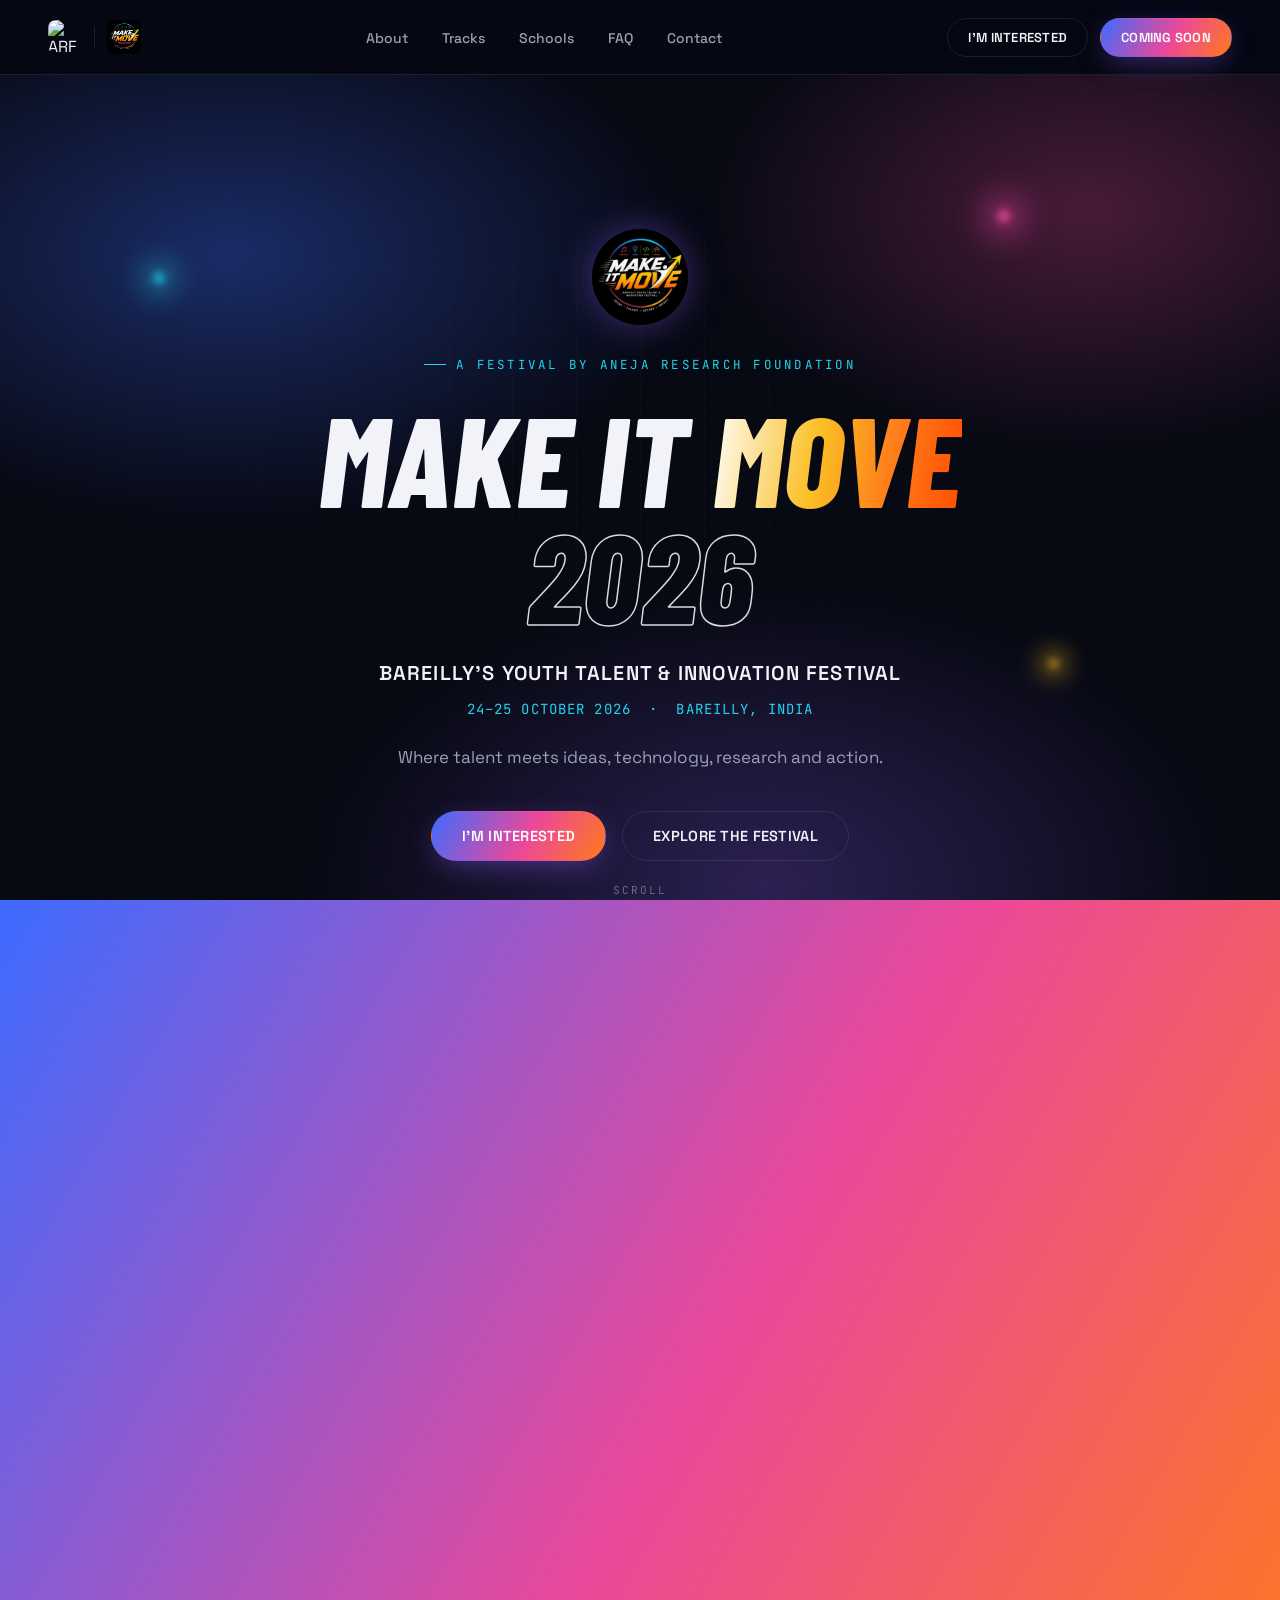
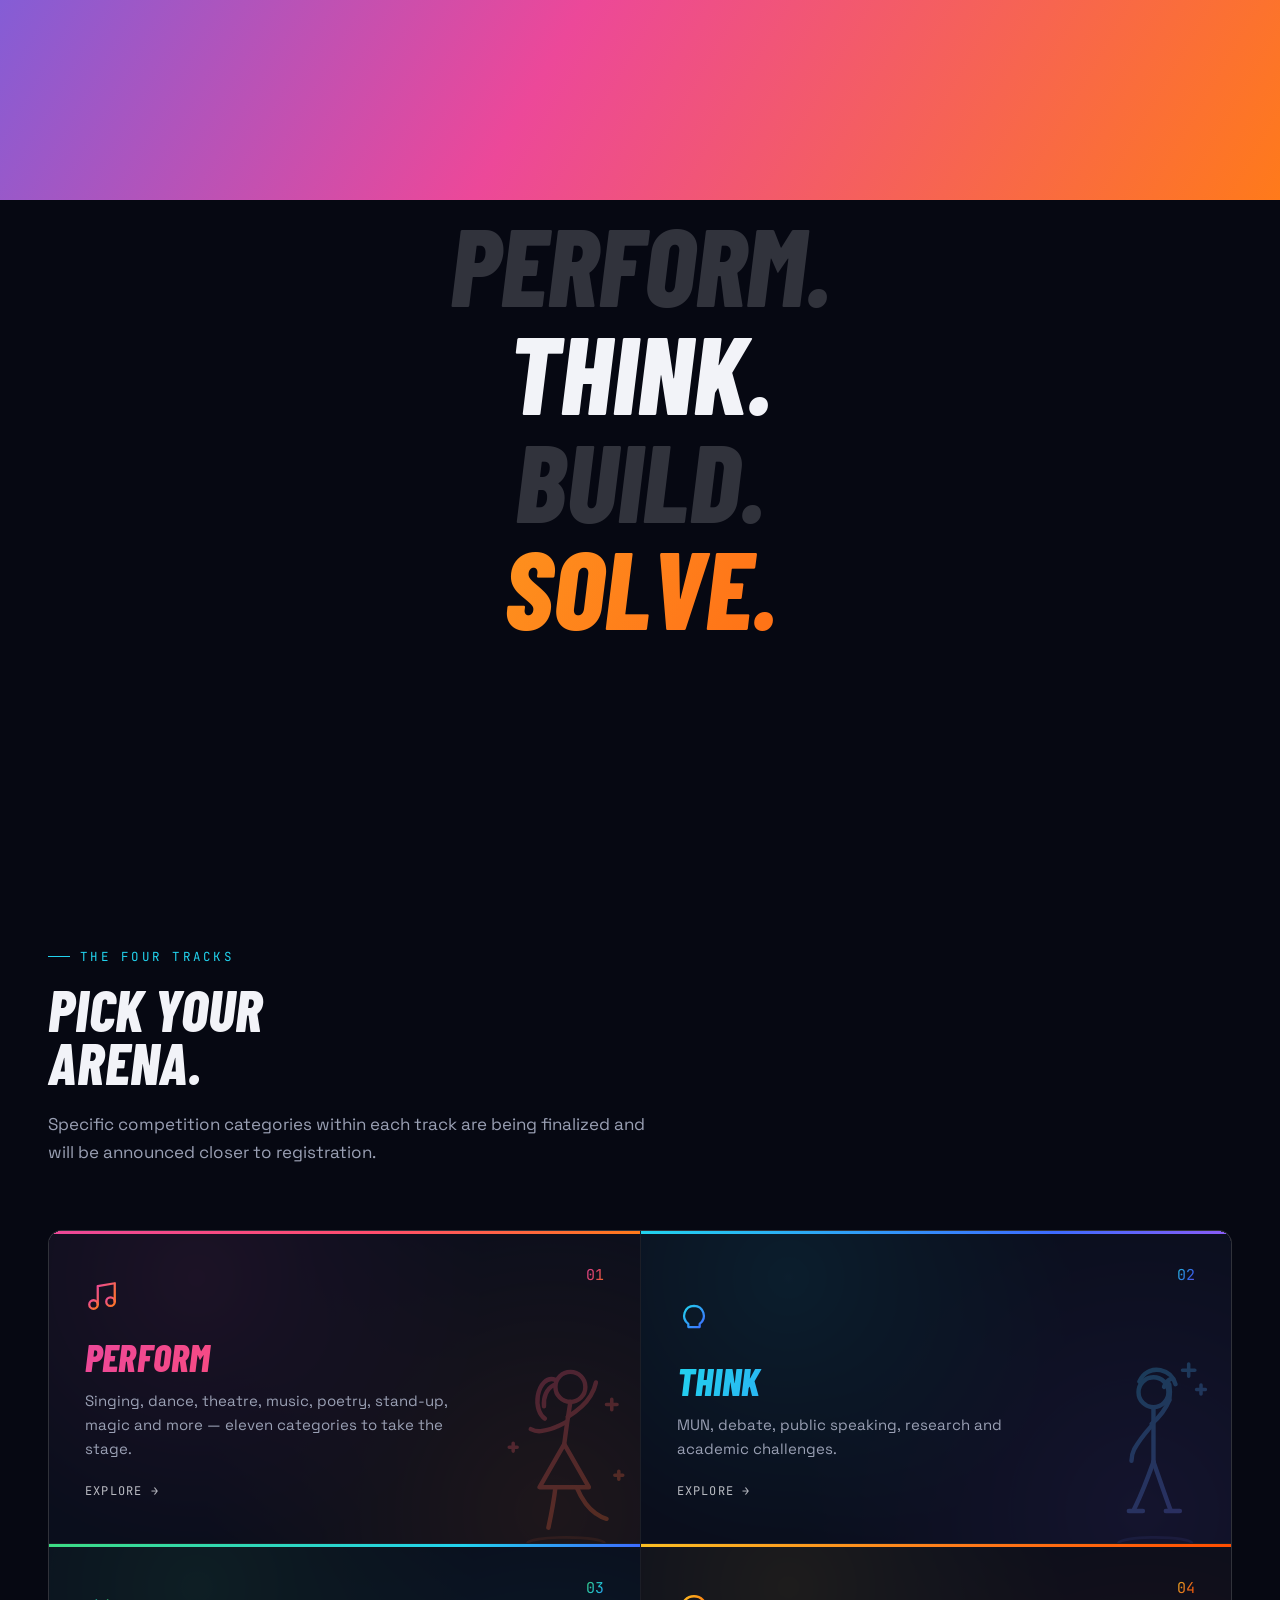
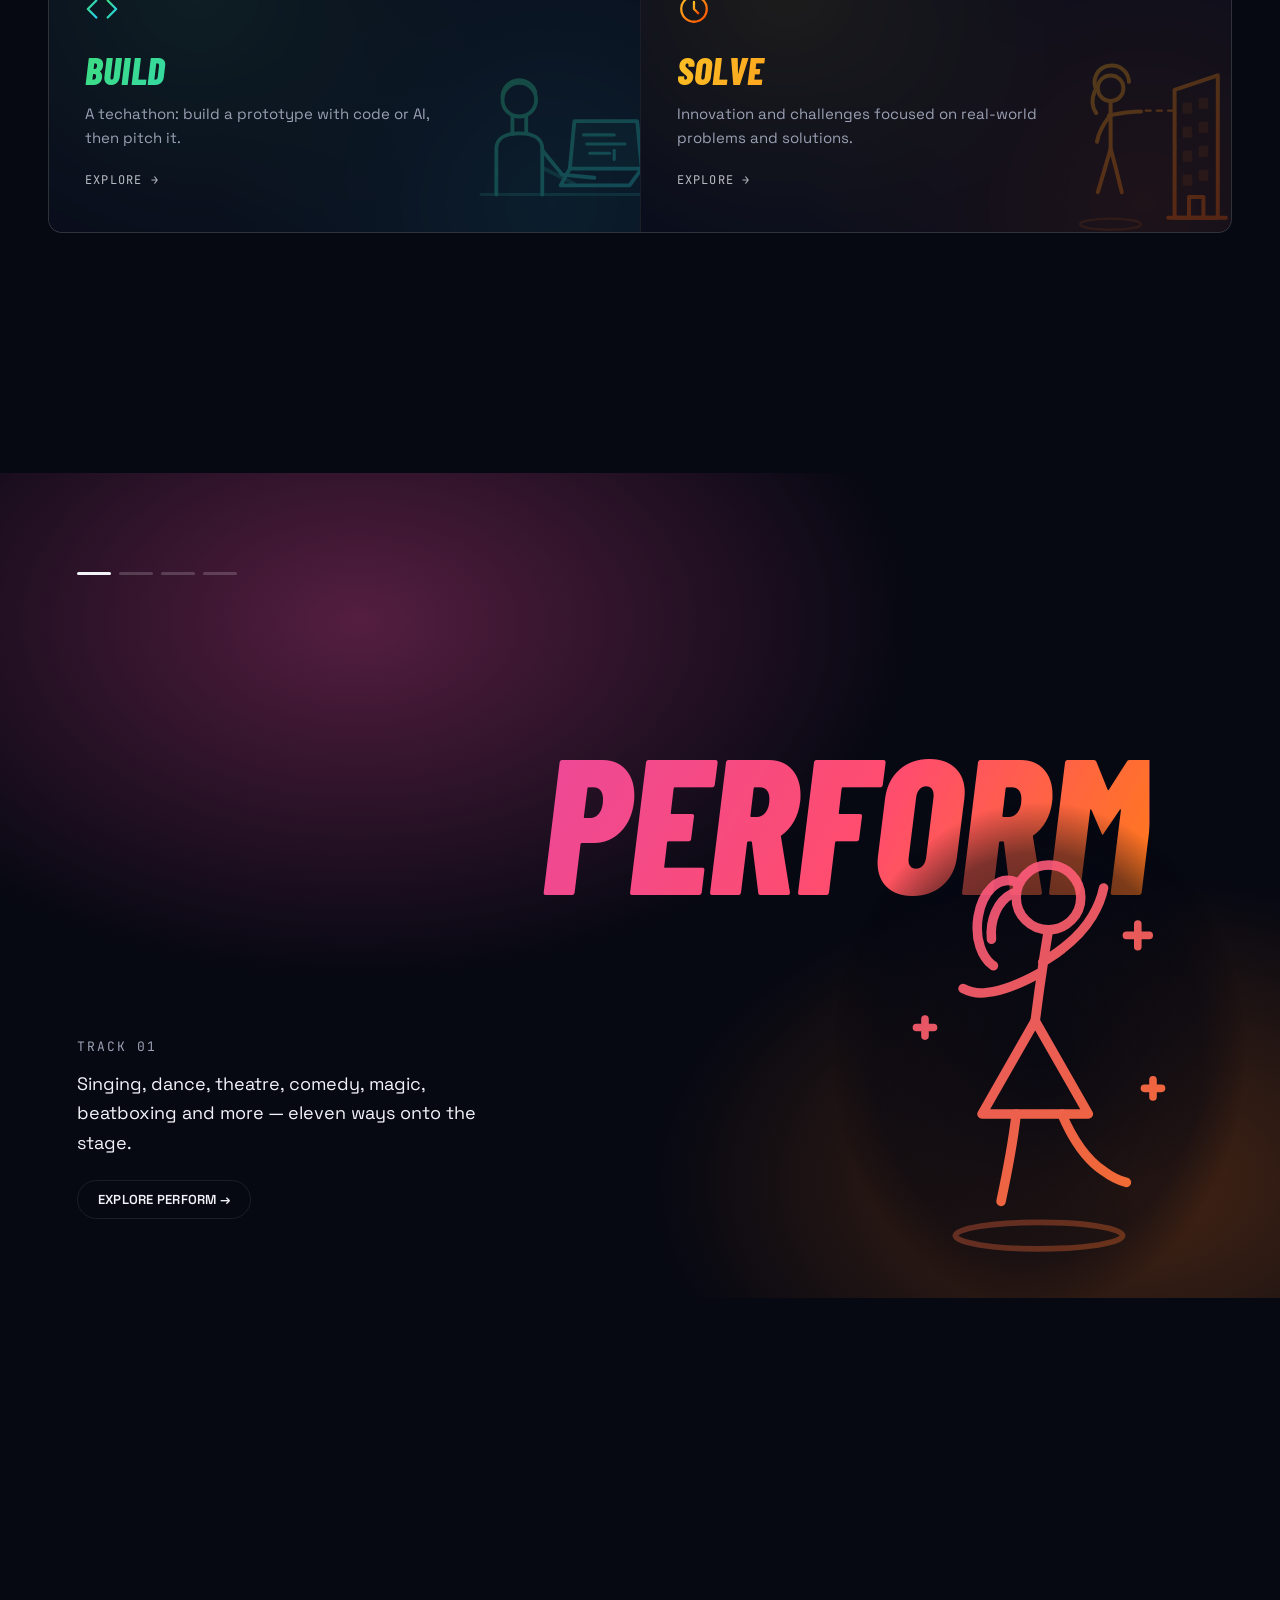
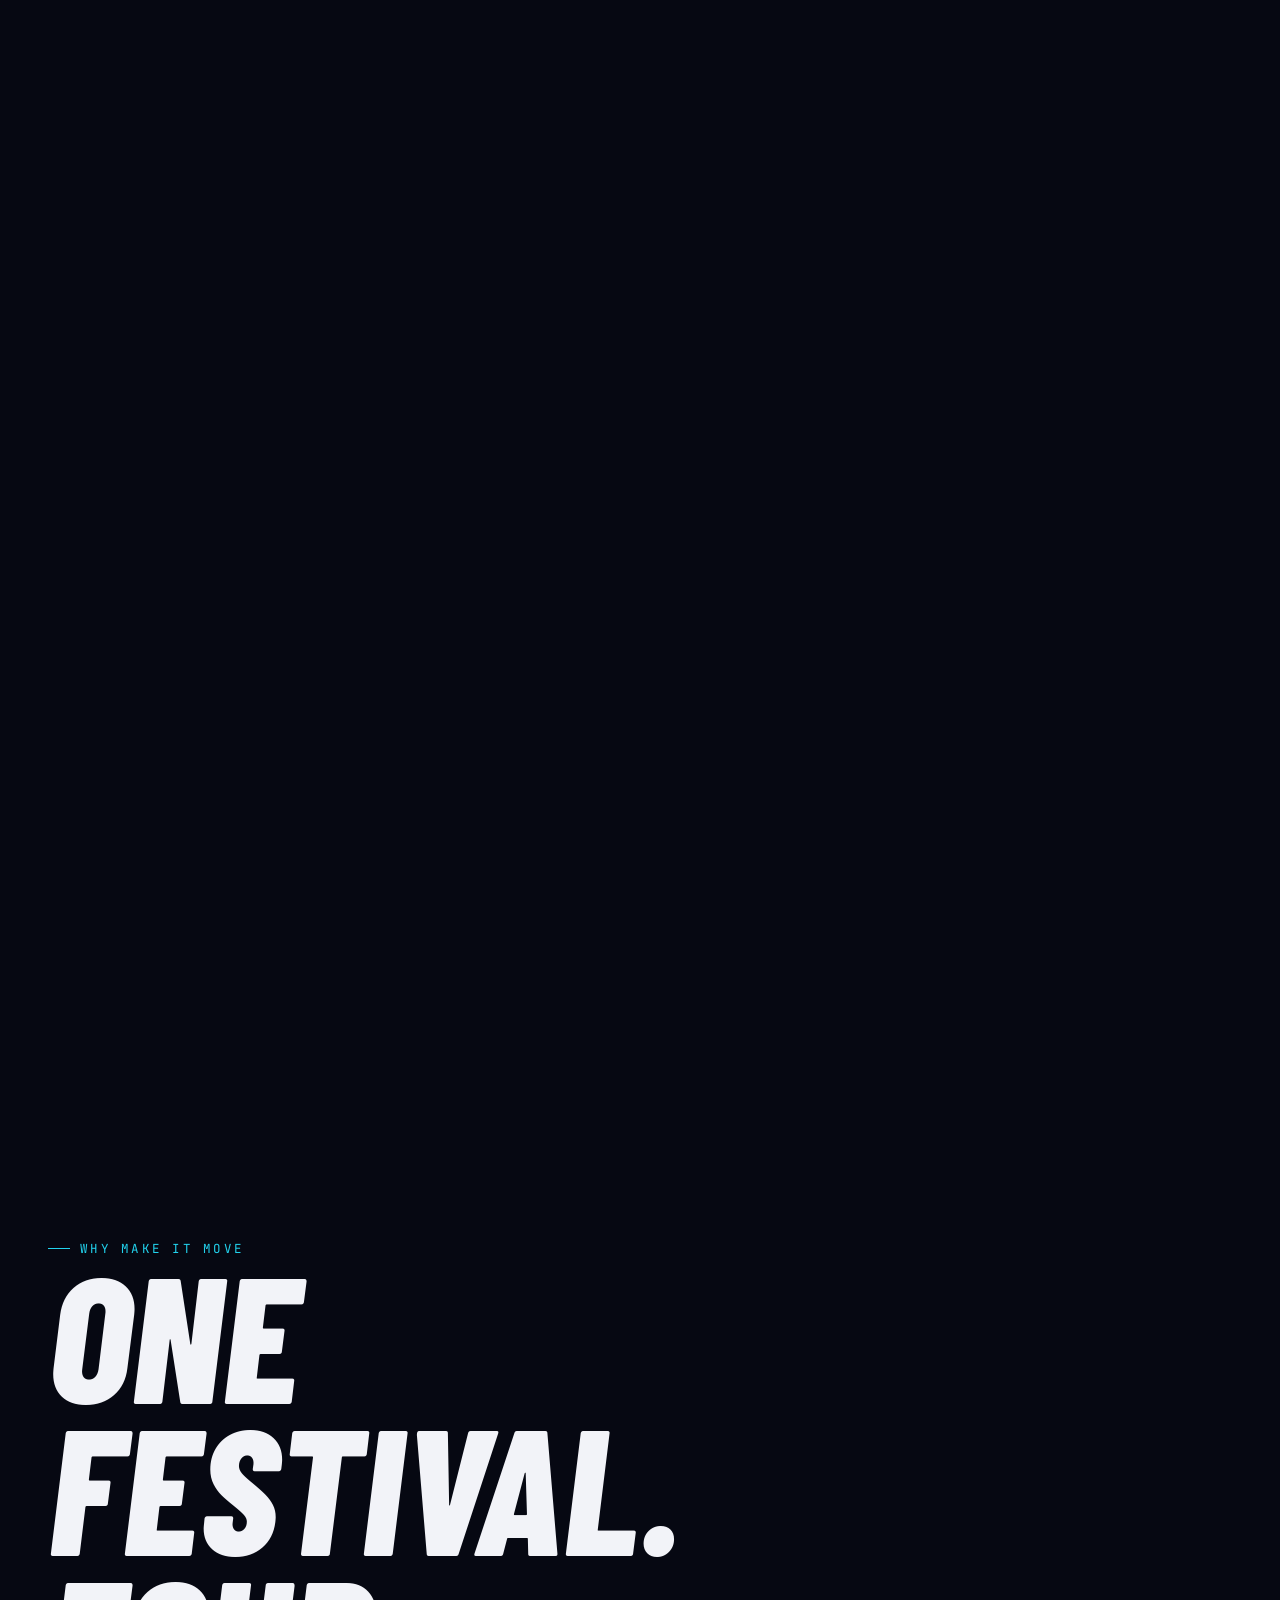
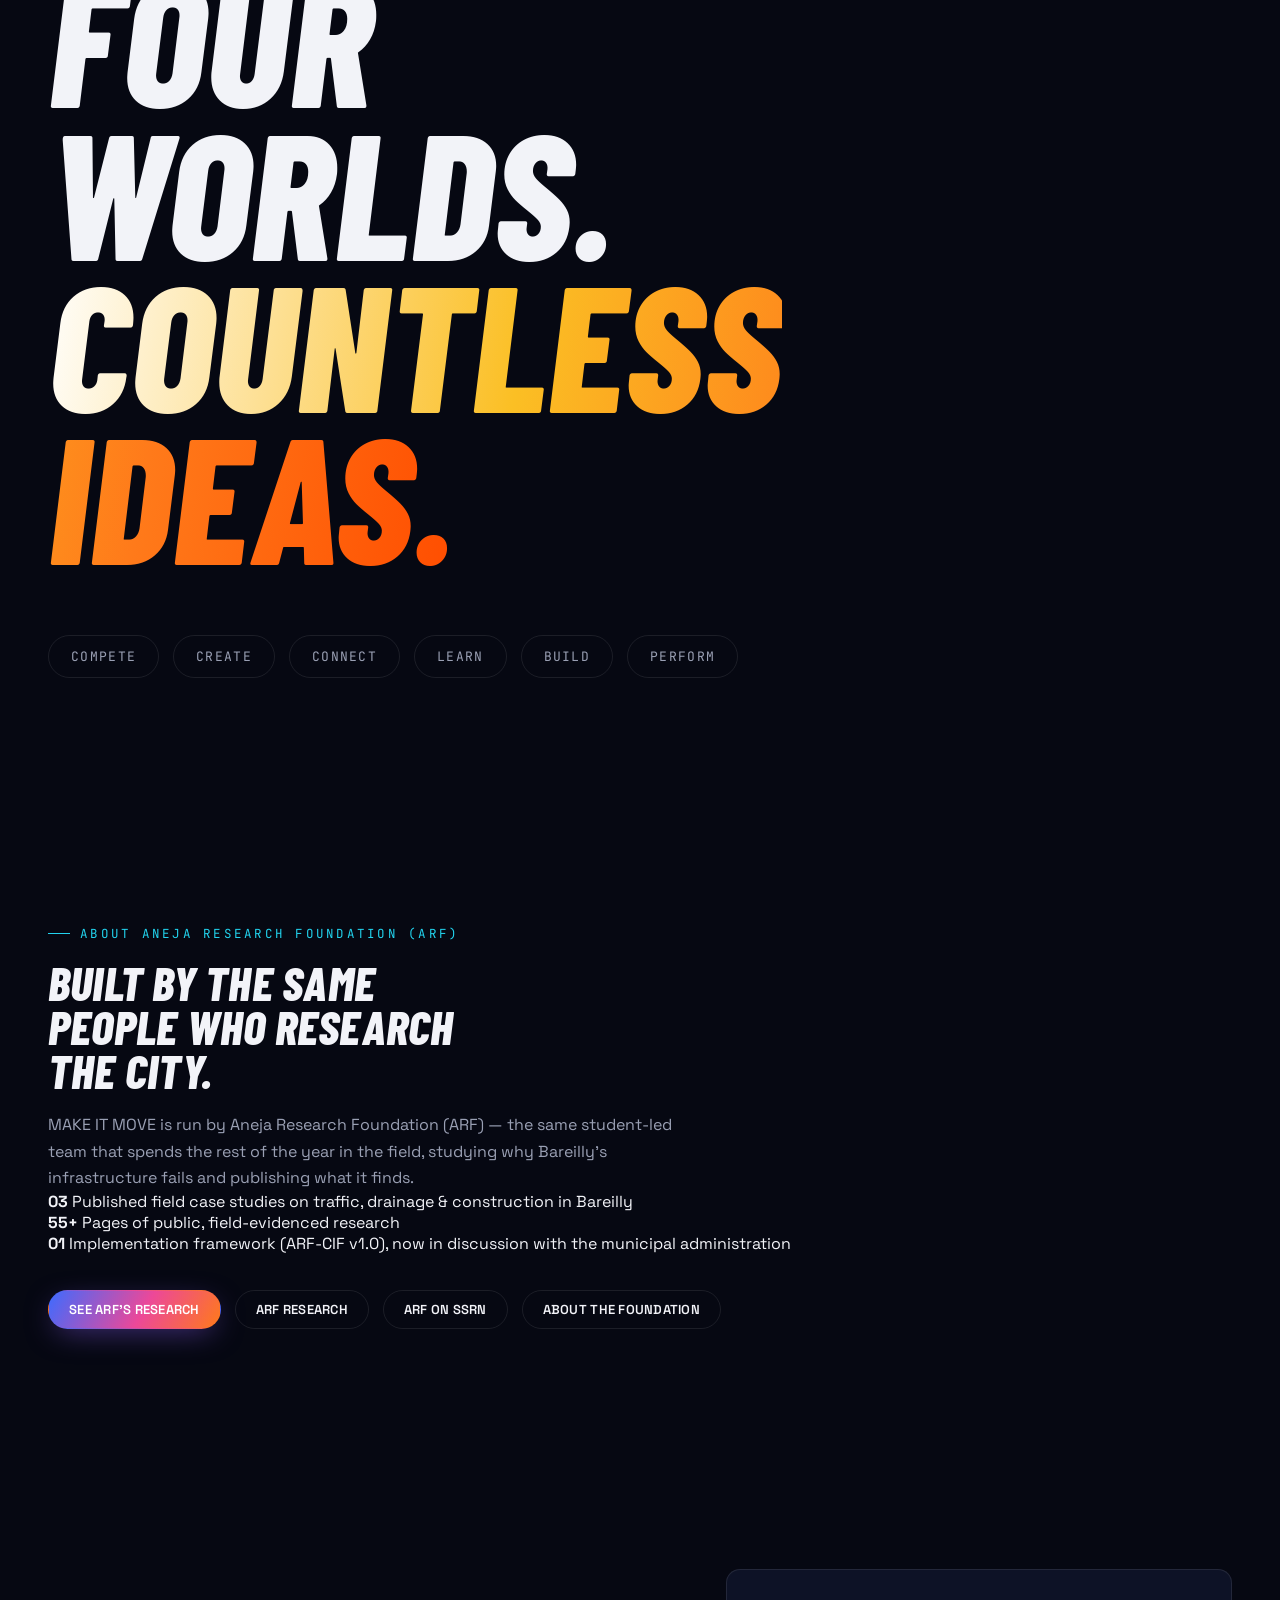
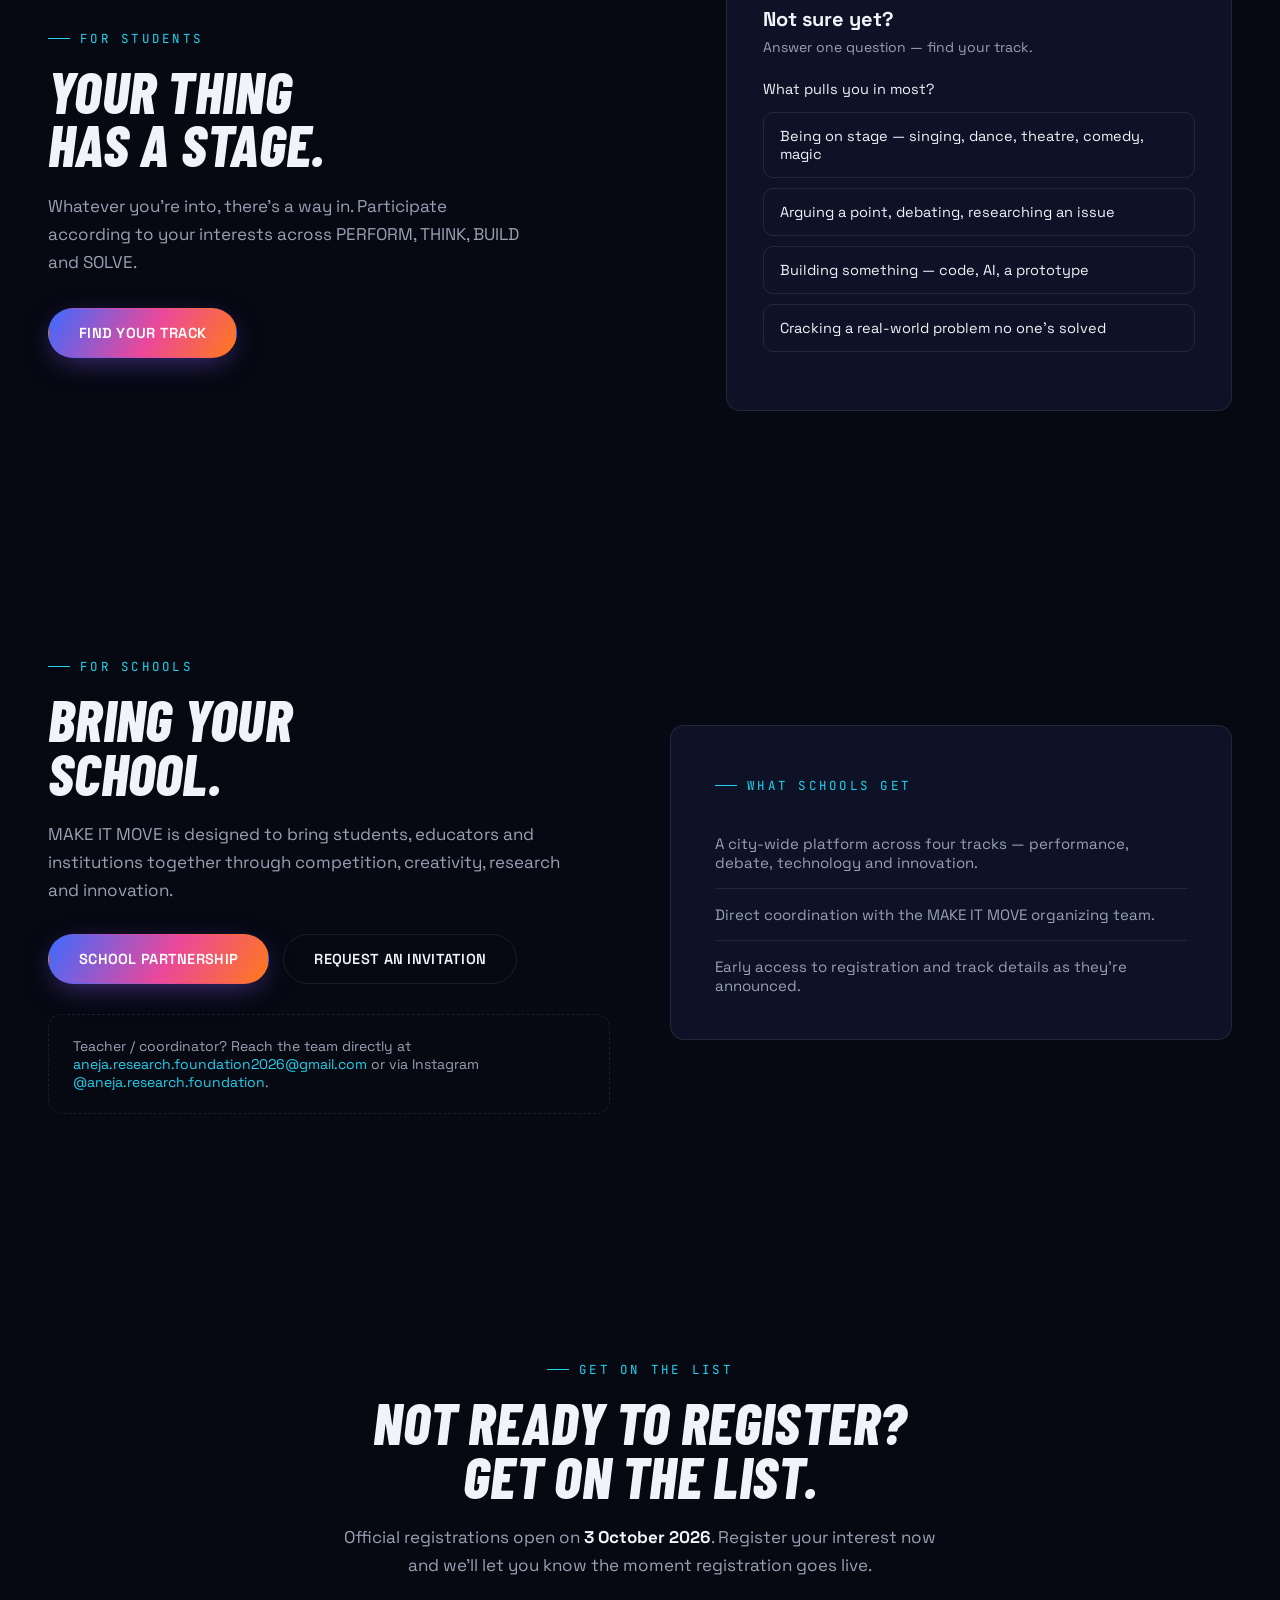
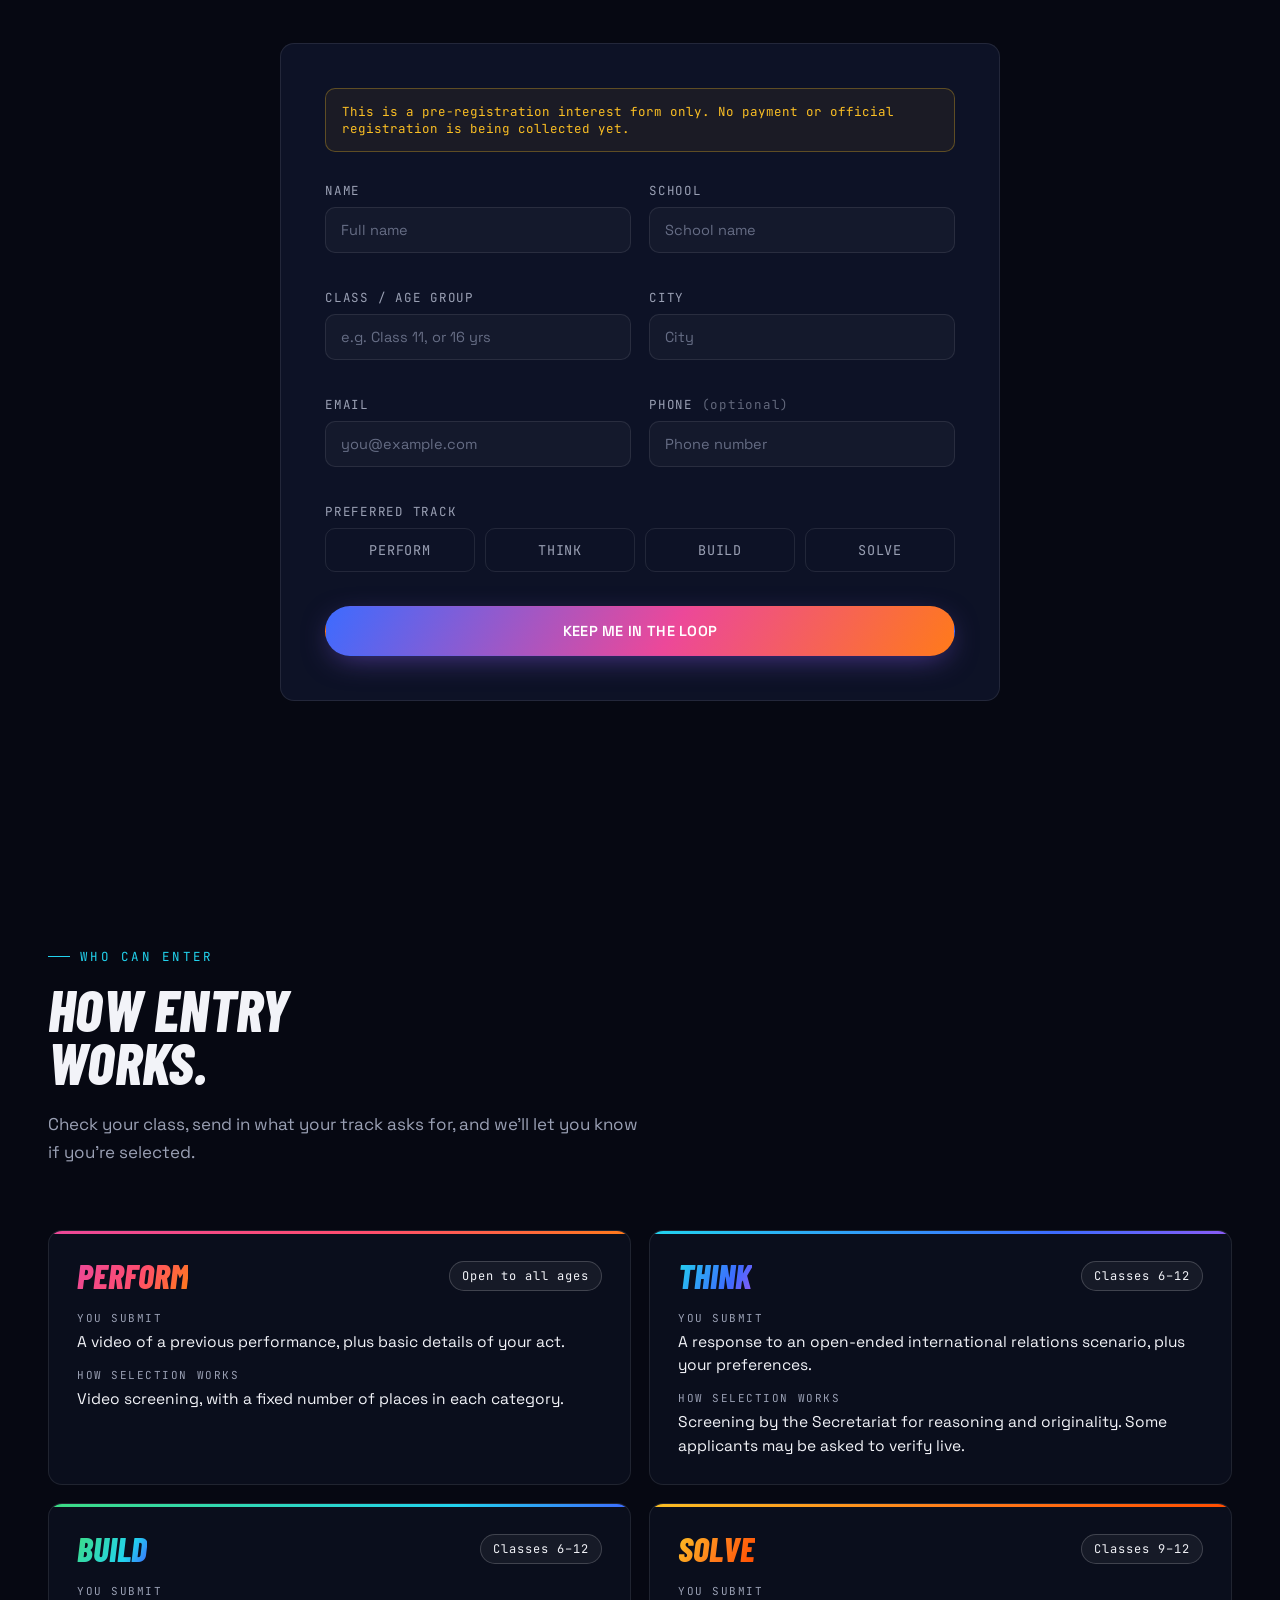
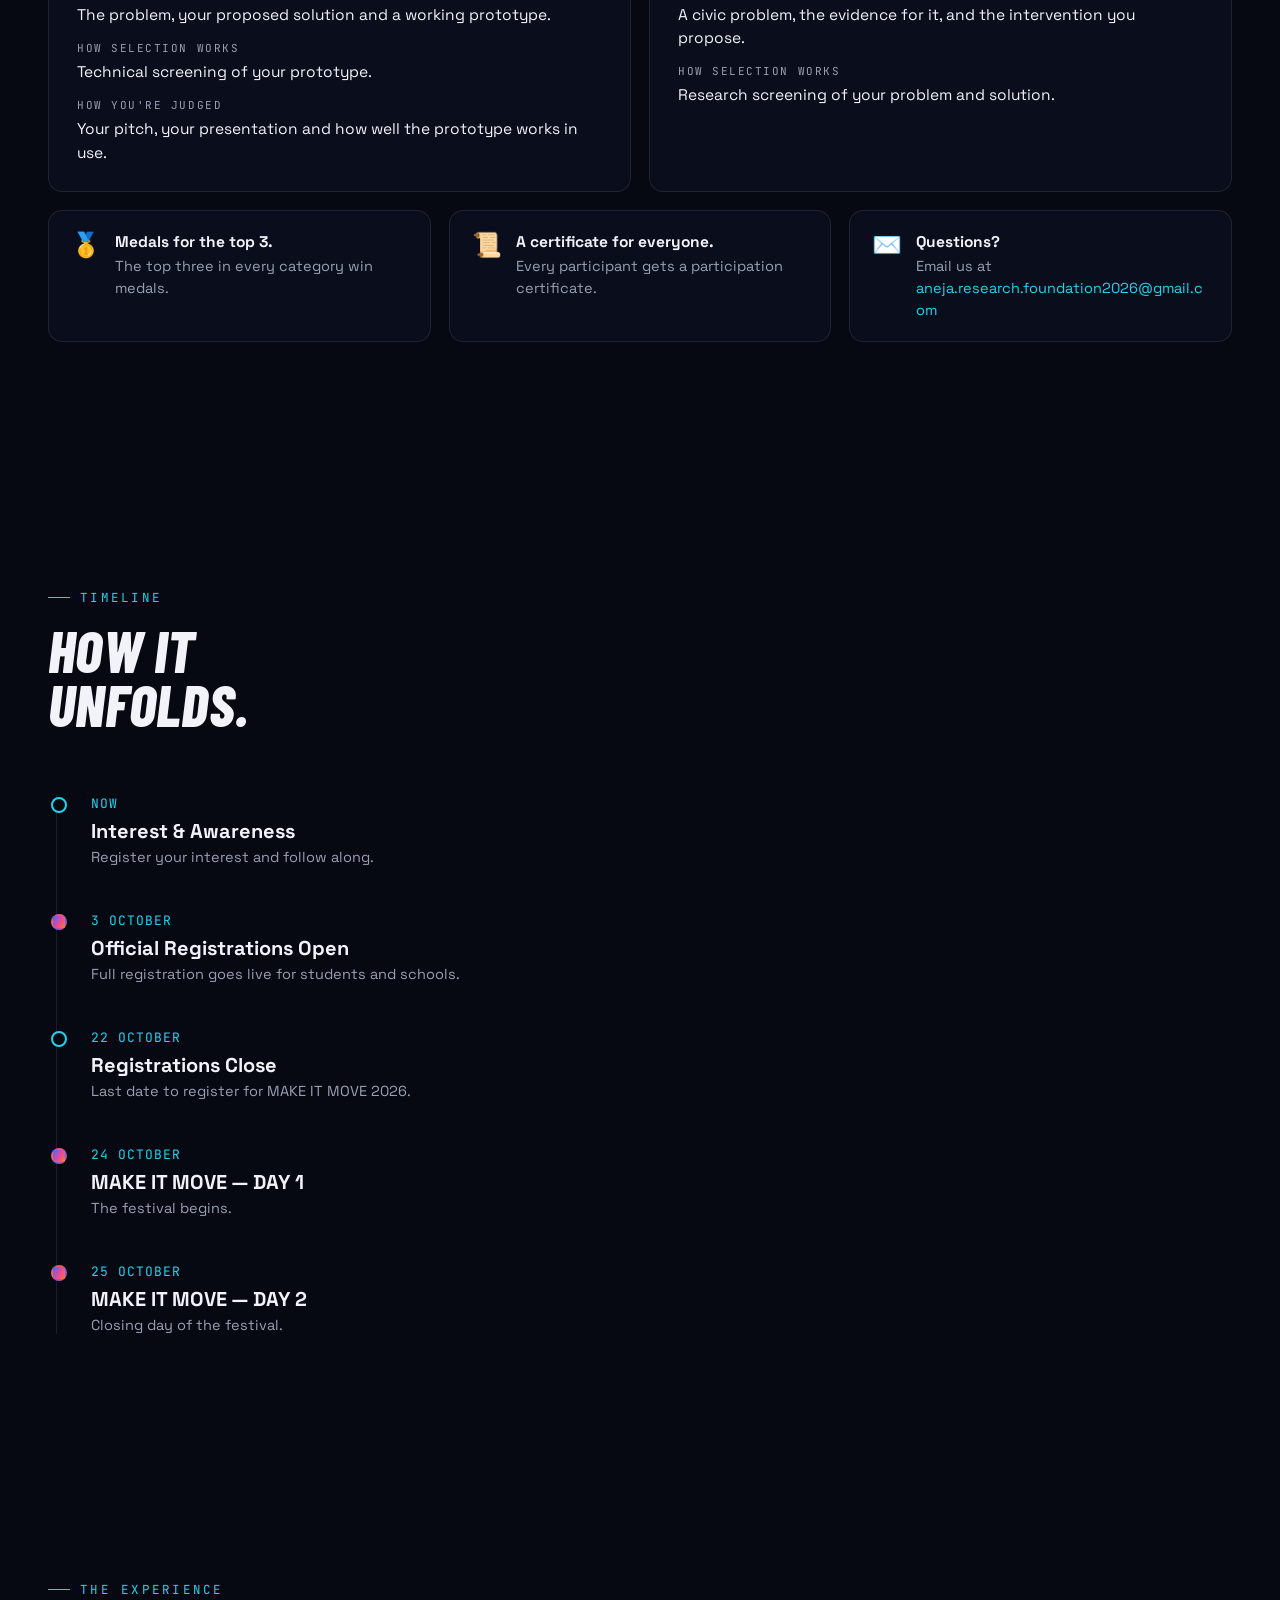
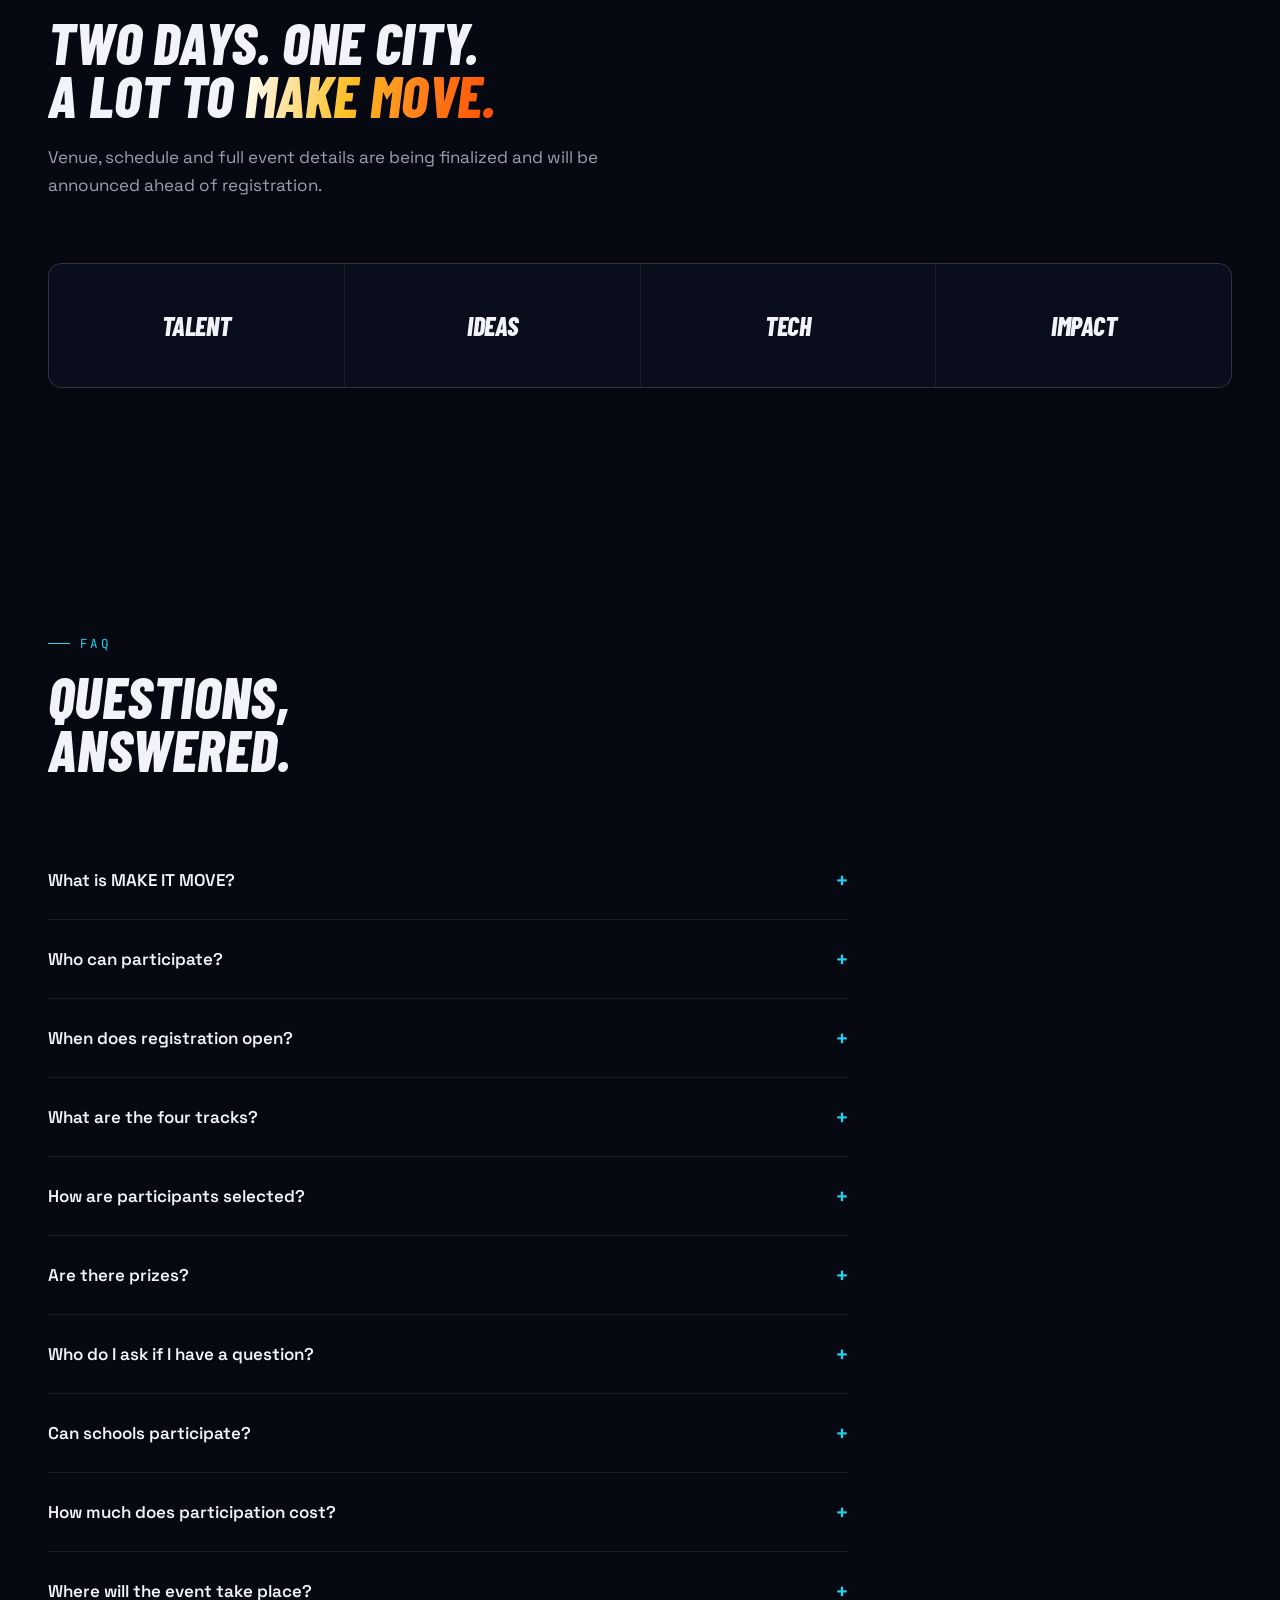
==== commit 5117df1d: "PERFORM is open to all ages Co-Authored-By: Claude Opus 5 <noreply@anthropic.com>" ====
--- a/index.html
+++ b/index.html
@@ -600,7 +600,7 @@
     </div>
     <div class="entry-grid reveal">
       <div class="entry-card entry-perform">
-        <div class="entry-top"><a href="perform.html" class="entry-name">PERFORM</a><span class="entry-class">Classes 1–12</span></div>
+        <div class="entry-top"><a href="perform.html" class="entry-name">PERFORM</a><span class="entry-class">Open to all ages</span></div>
         <dl>
           <dt>You submit</dt><dd>A video of a previous performance, plus basic details of your act.</dd>
           <dt>How selection works</dt><dd>Video screening, with a fixed number of places in each category.</dd>
@@ -707,7 +707,7 @@
       </div>
       <div class="faq-item">
         <button class="faq-q">Who can participate? <span class="plus">+</span></button>
-        <div class="faq-a"><p>School students, by class: PERFORM is open to Classes 1–12, THINK and BUILD to Classes 6–12, and SOLVE to Classes 9–12. See <a href="#entry" style="color:var(--cyan);">How Entry Works</a> for what each track asks you to submit.</p></div>
+        <div class="faq-a"><p>PERFORM is open to all ages — anyone can take the stage. The other tracks go by class: THINK and BUILD are for Classes 6–12, and SOLVE for Classes 9–12. See <a href="#entry" style="color:var(--cyan);">How Entry Works</a> for what each track asks you to submit.</p></div>
       </div>
       <div class="faq-item">
         <button class="faq-q">When does registration open? <span class="plus">+</span></button>
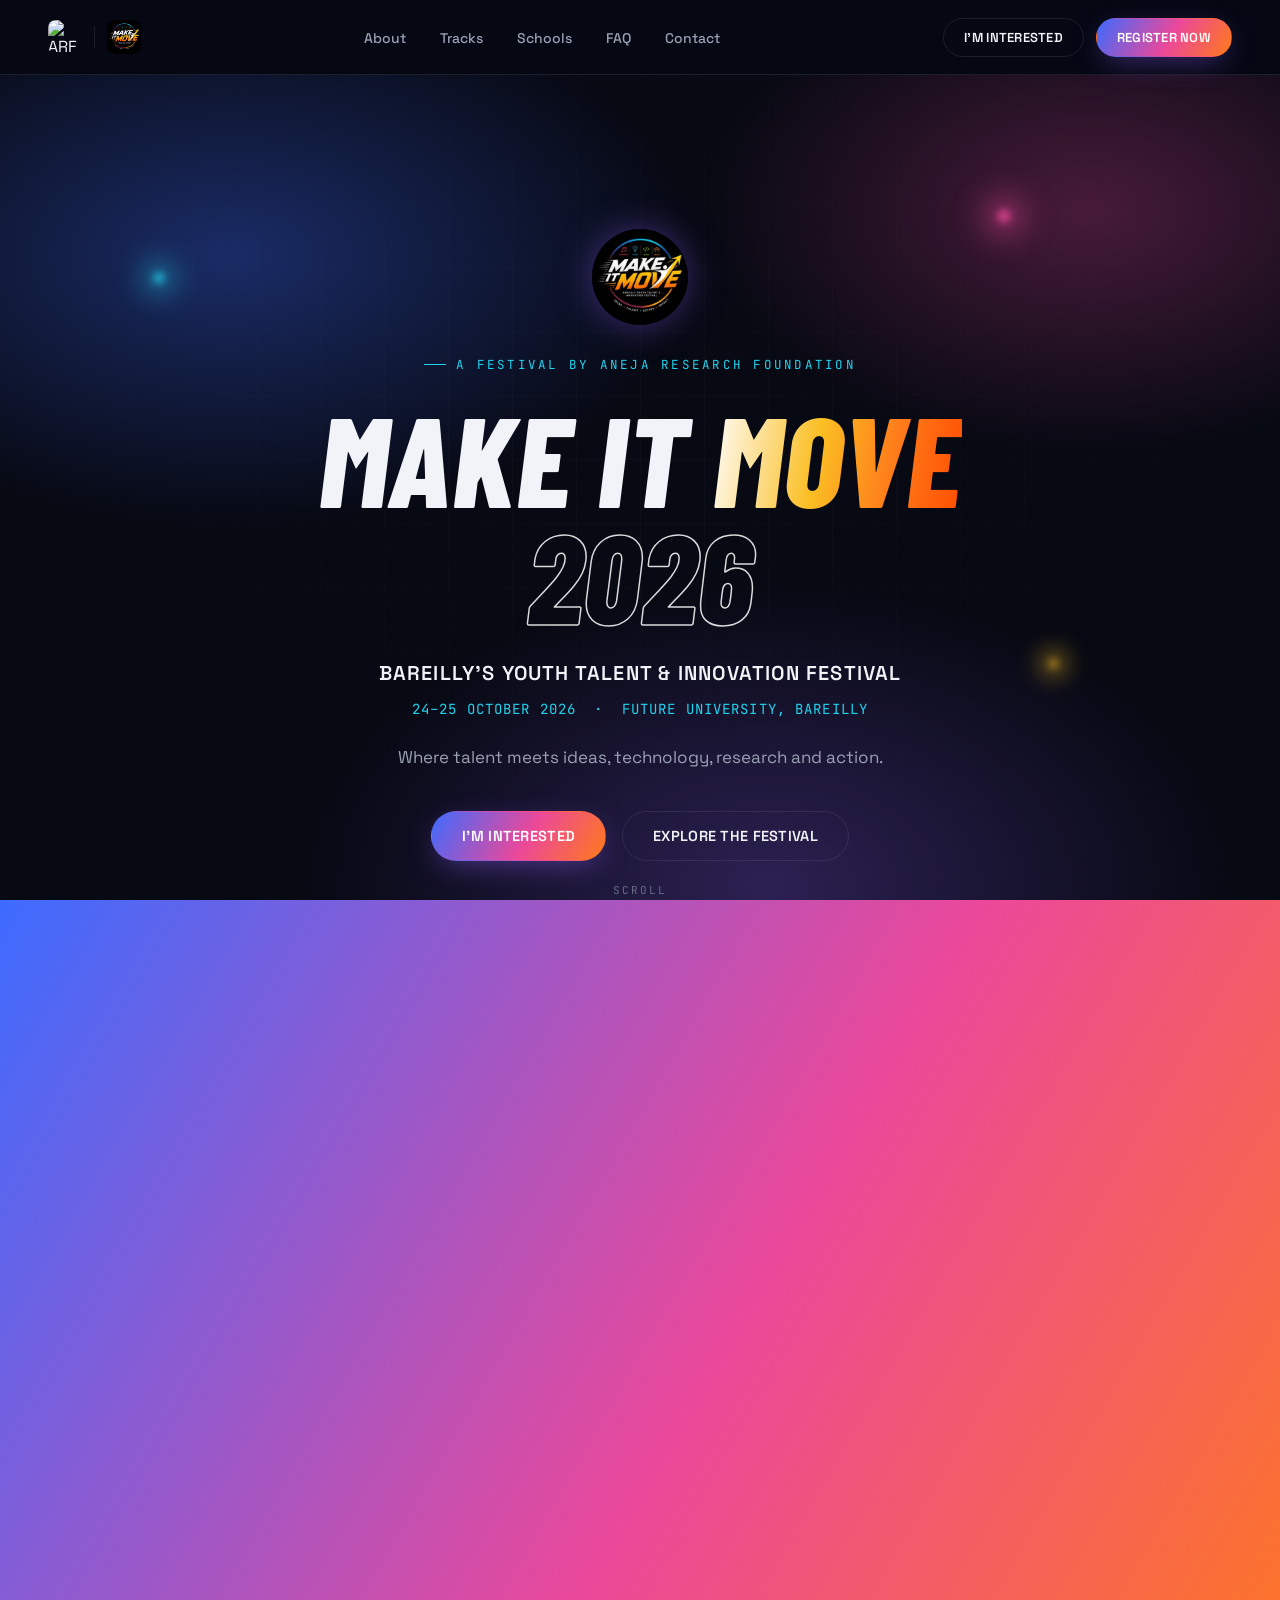
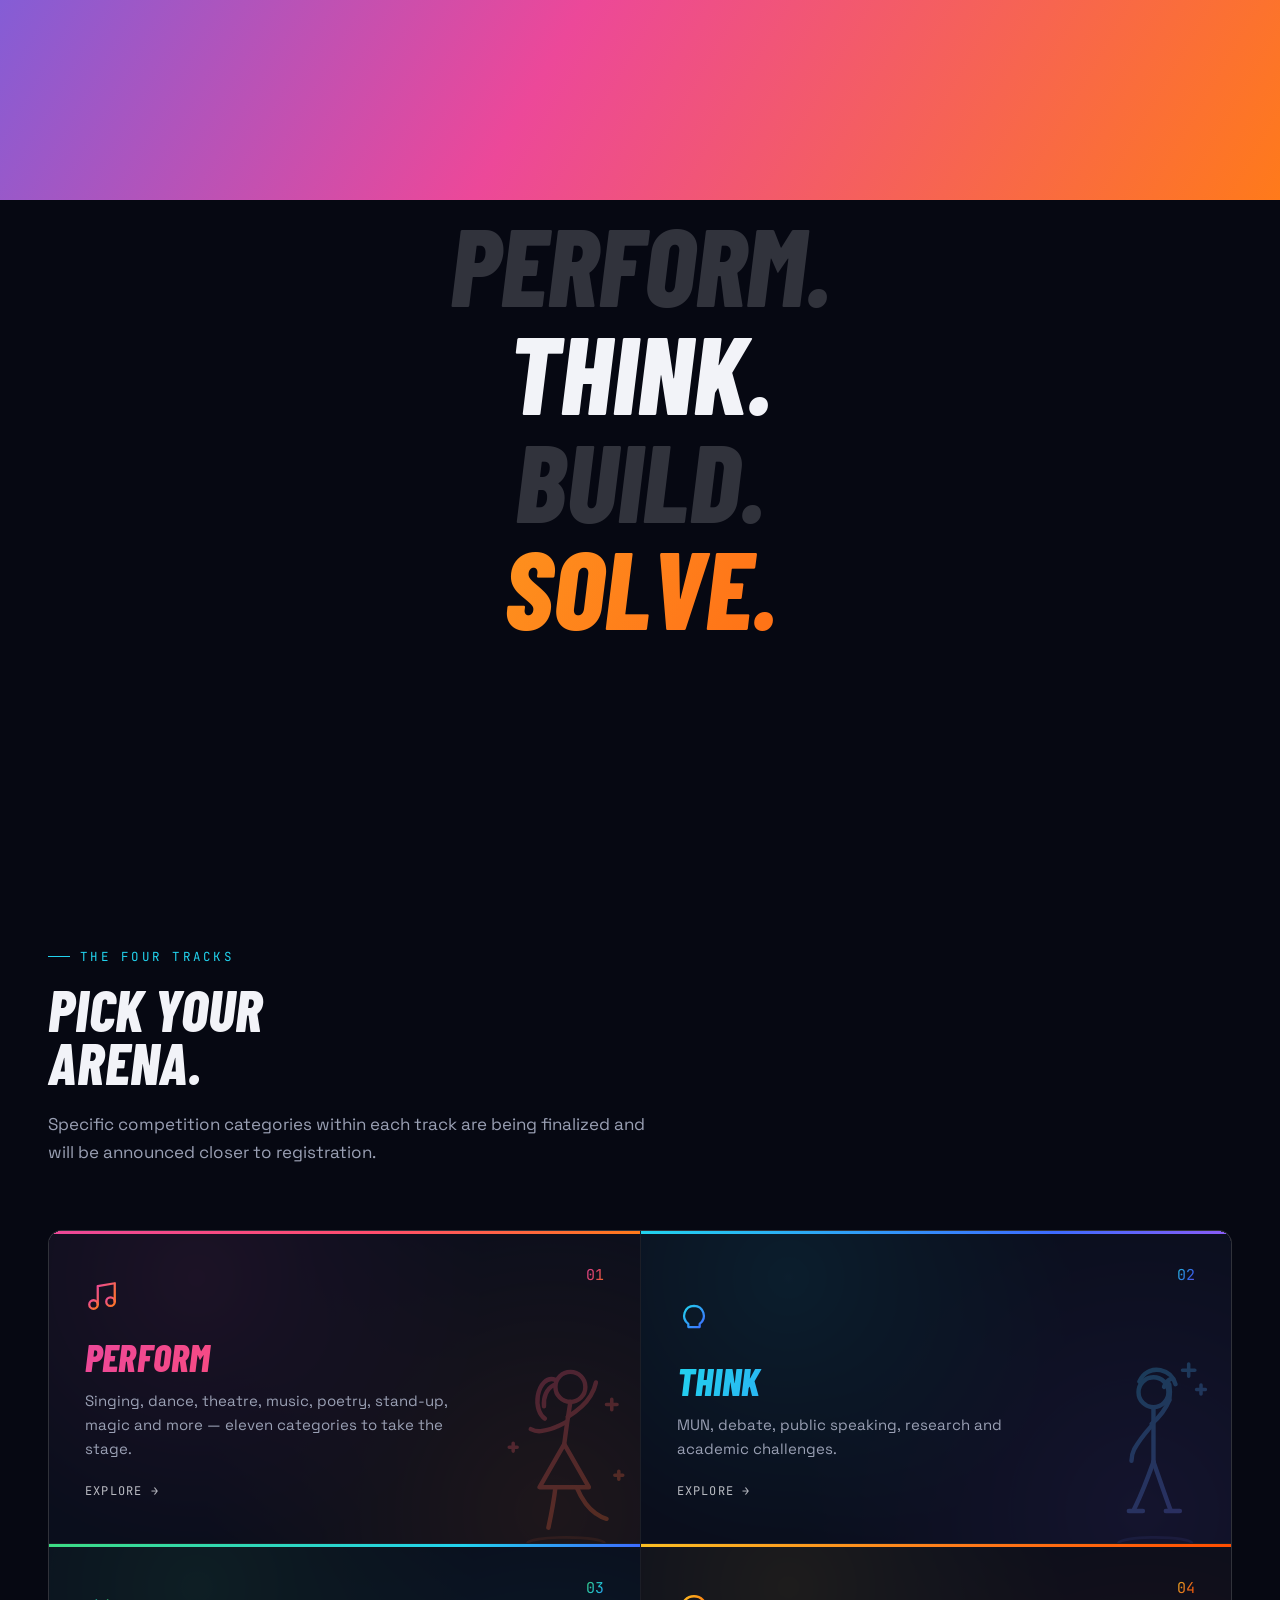
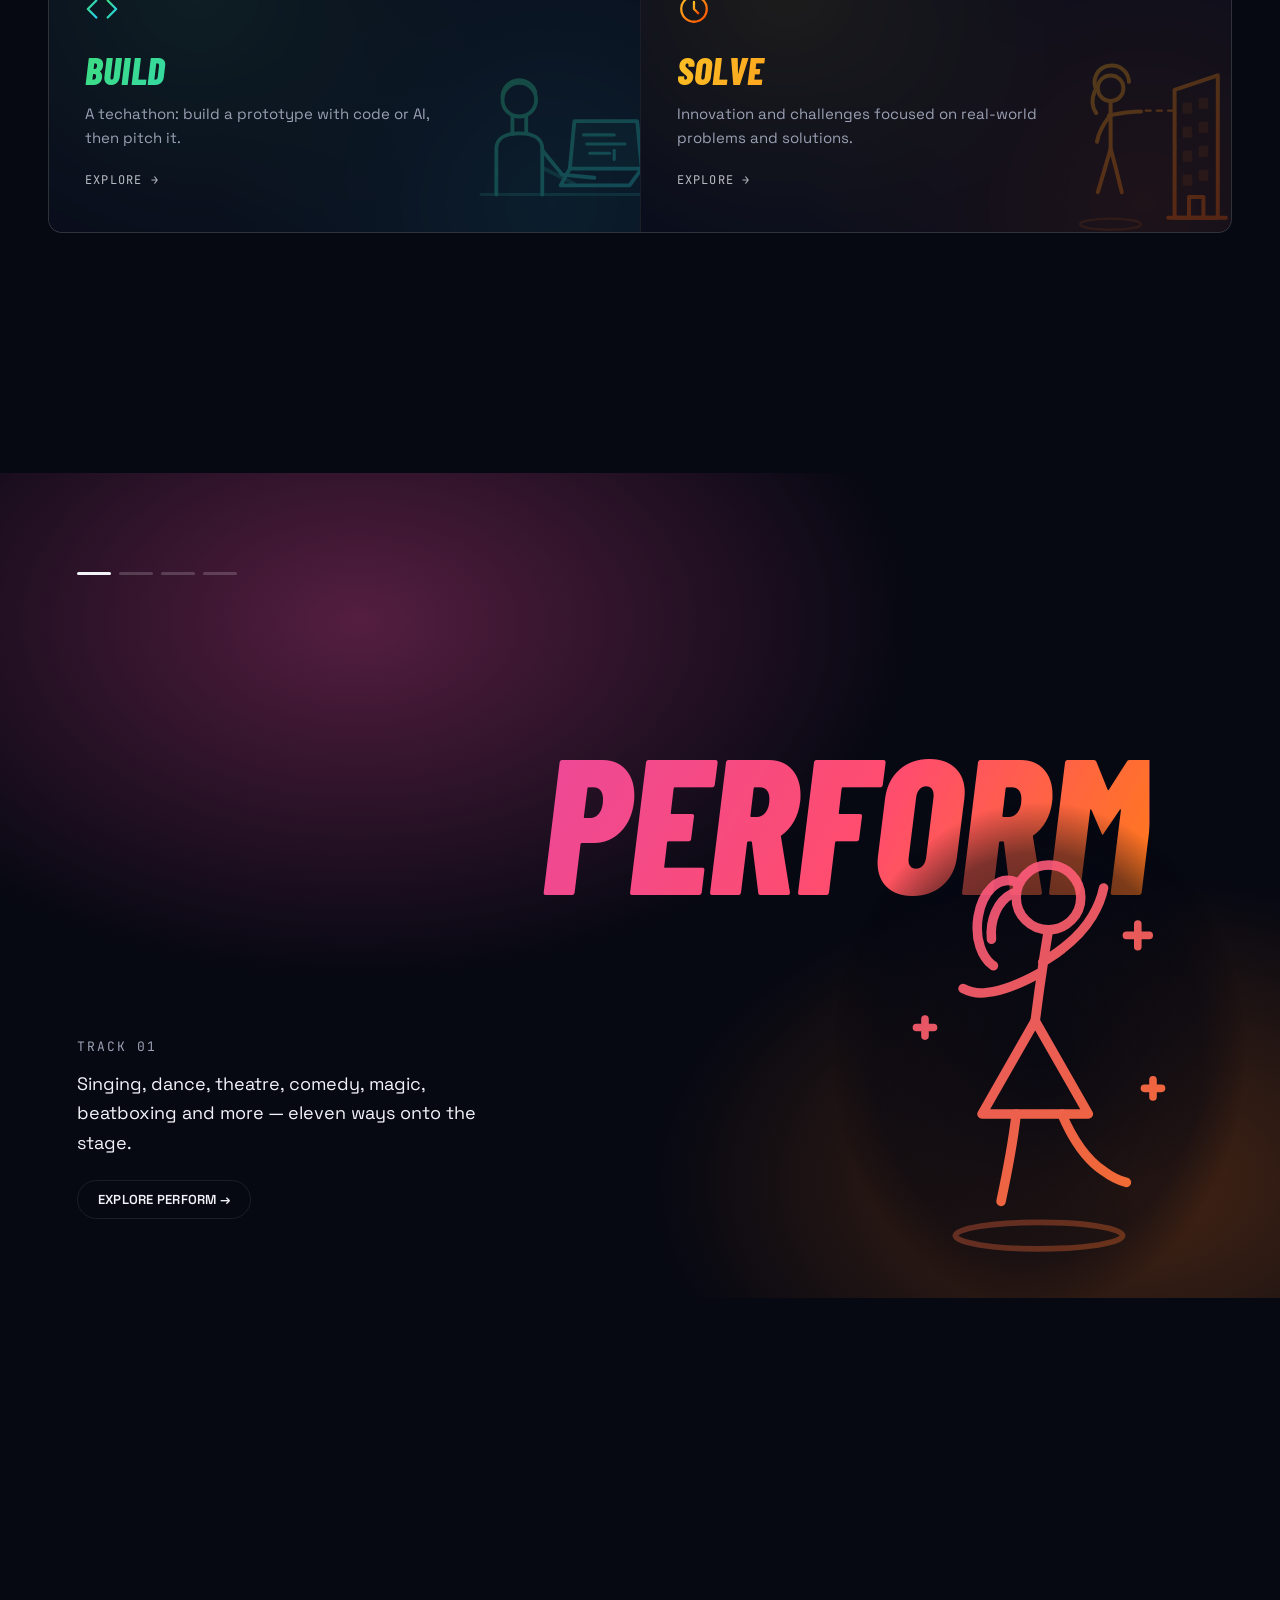
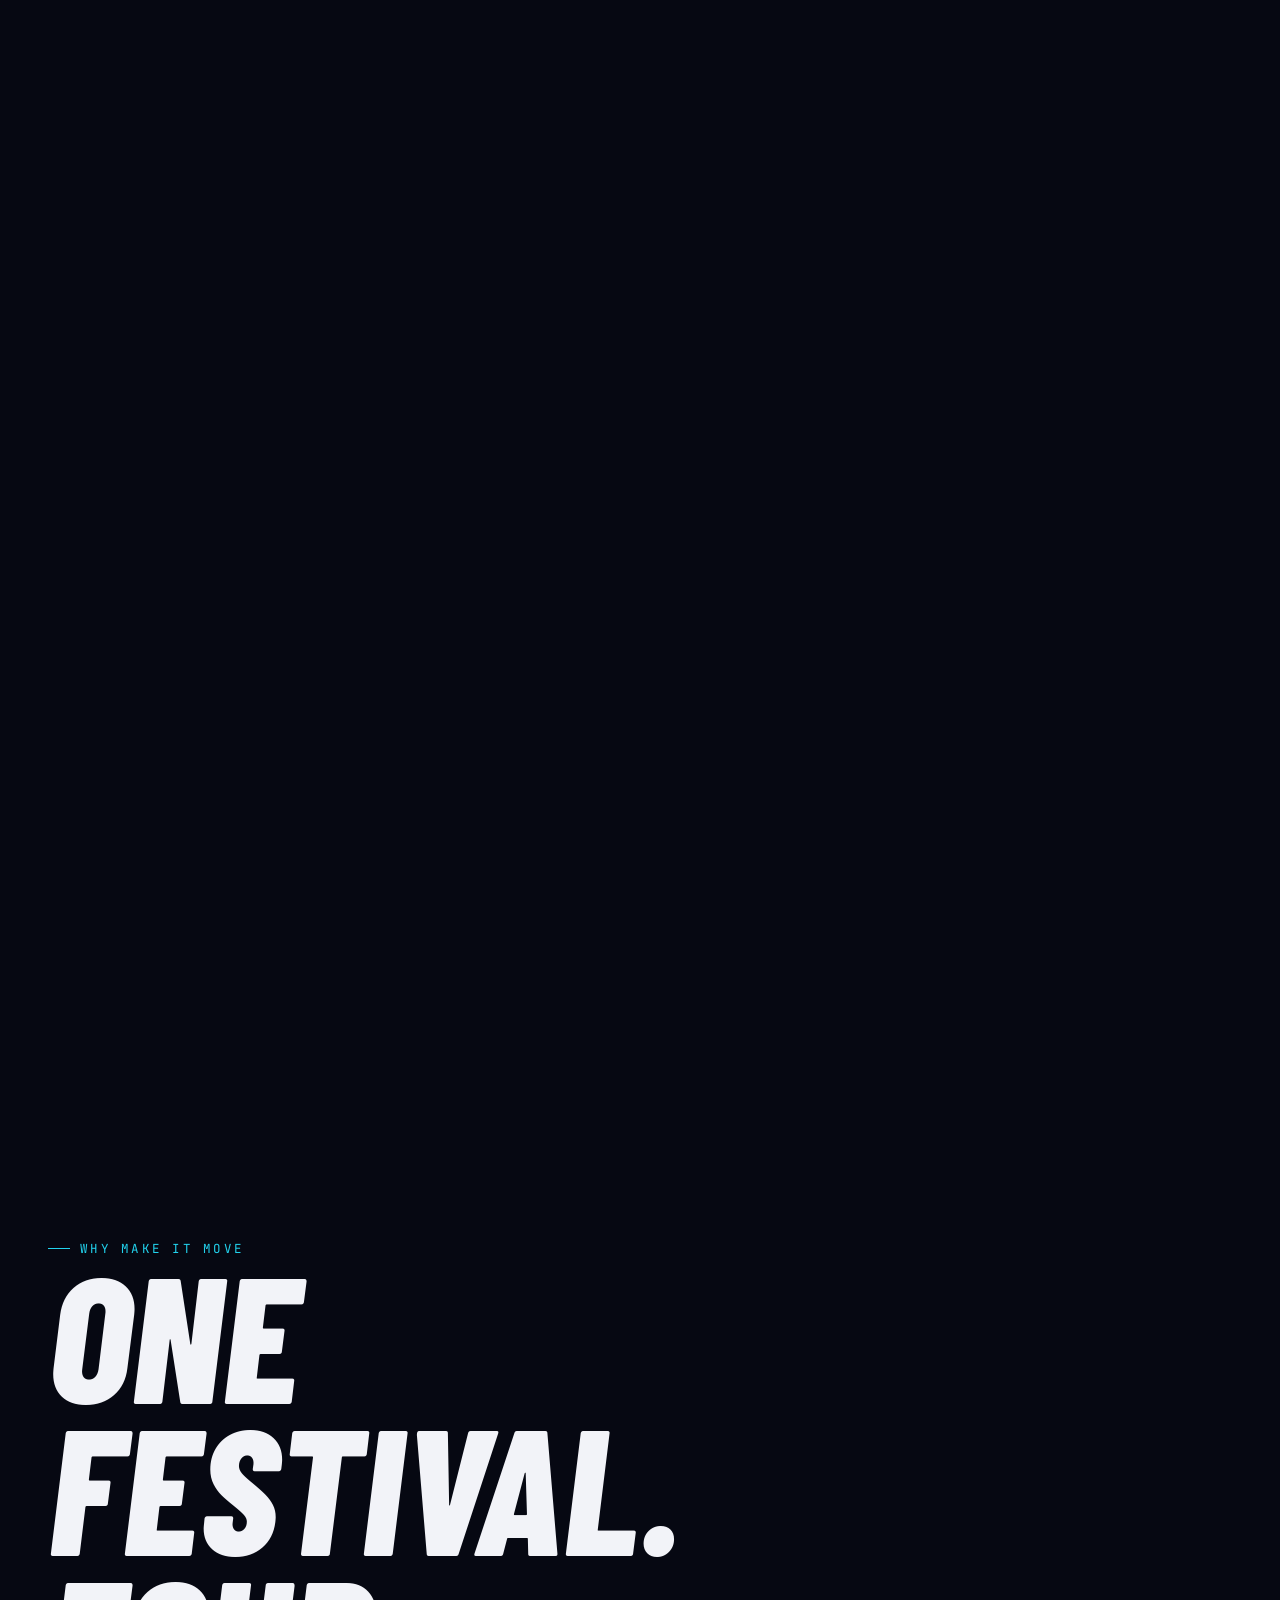
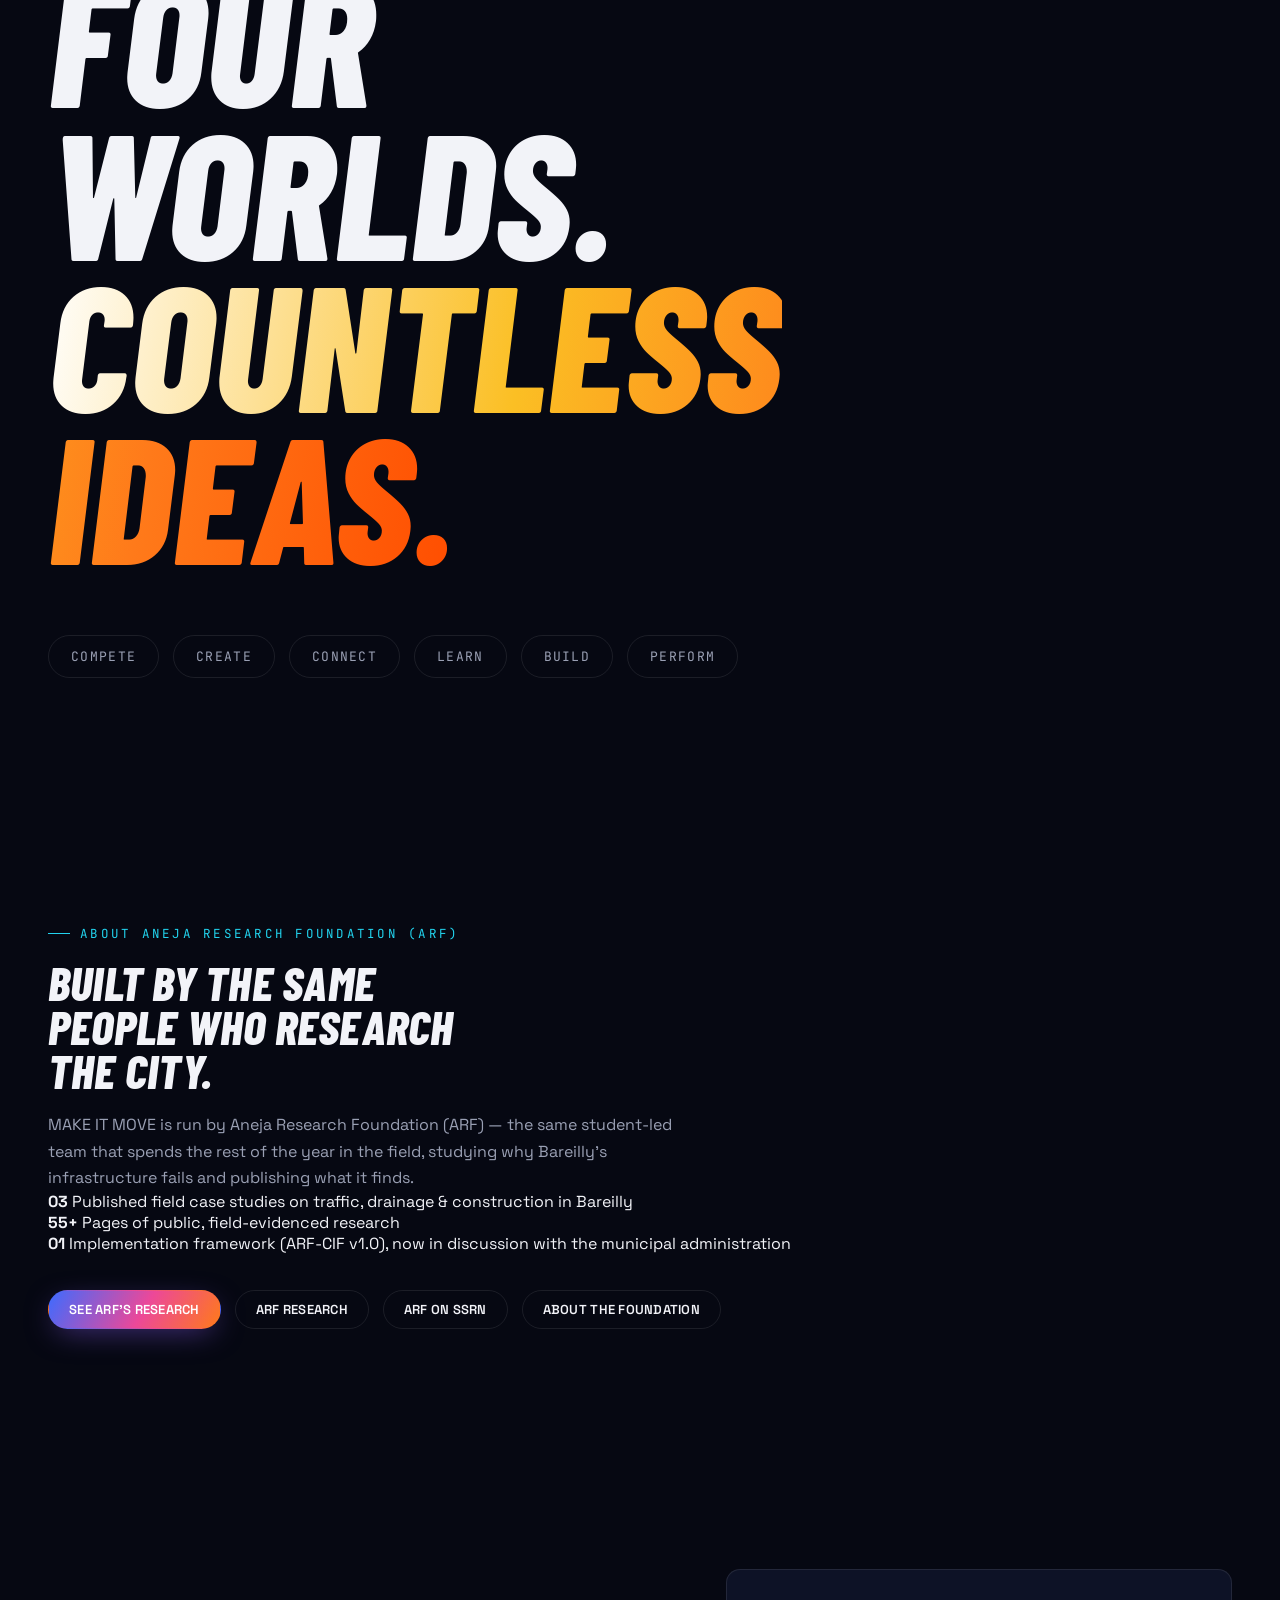
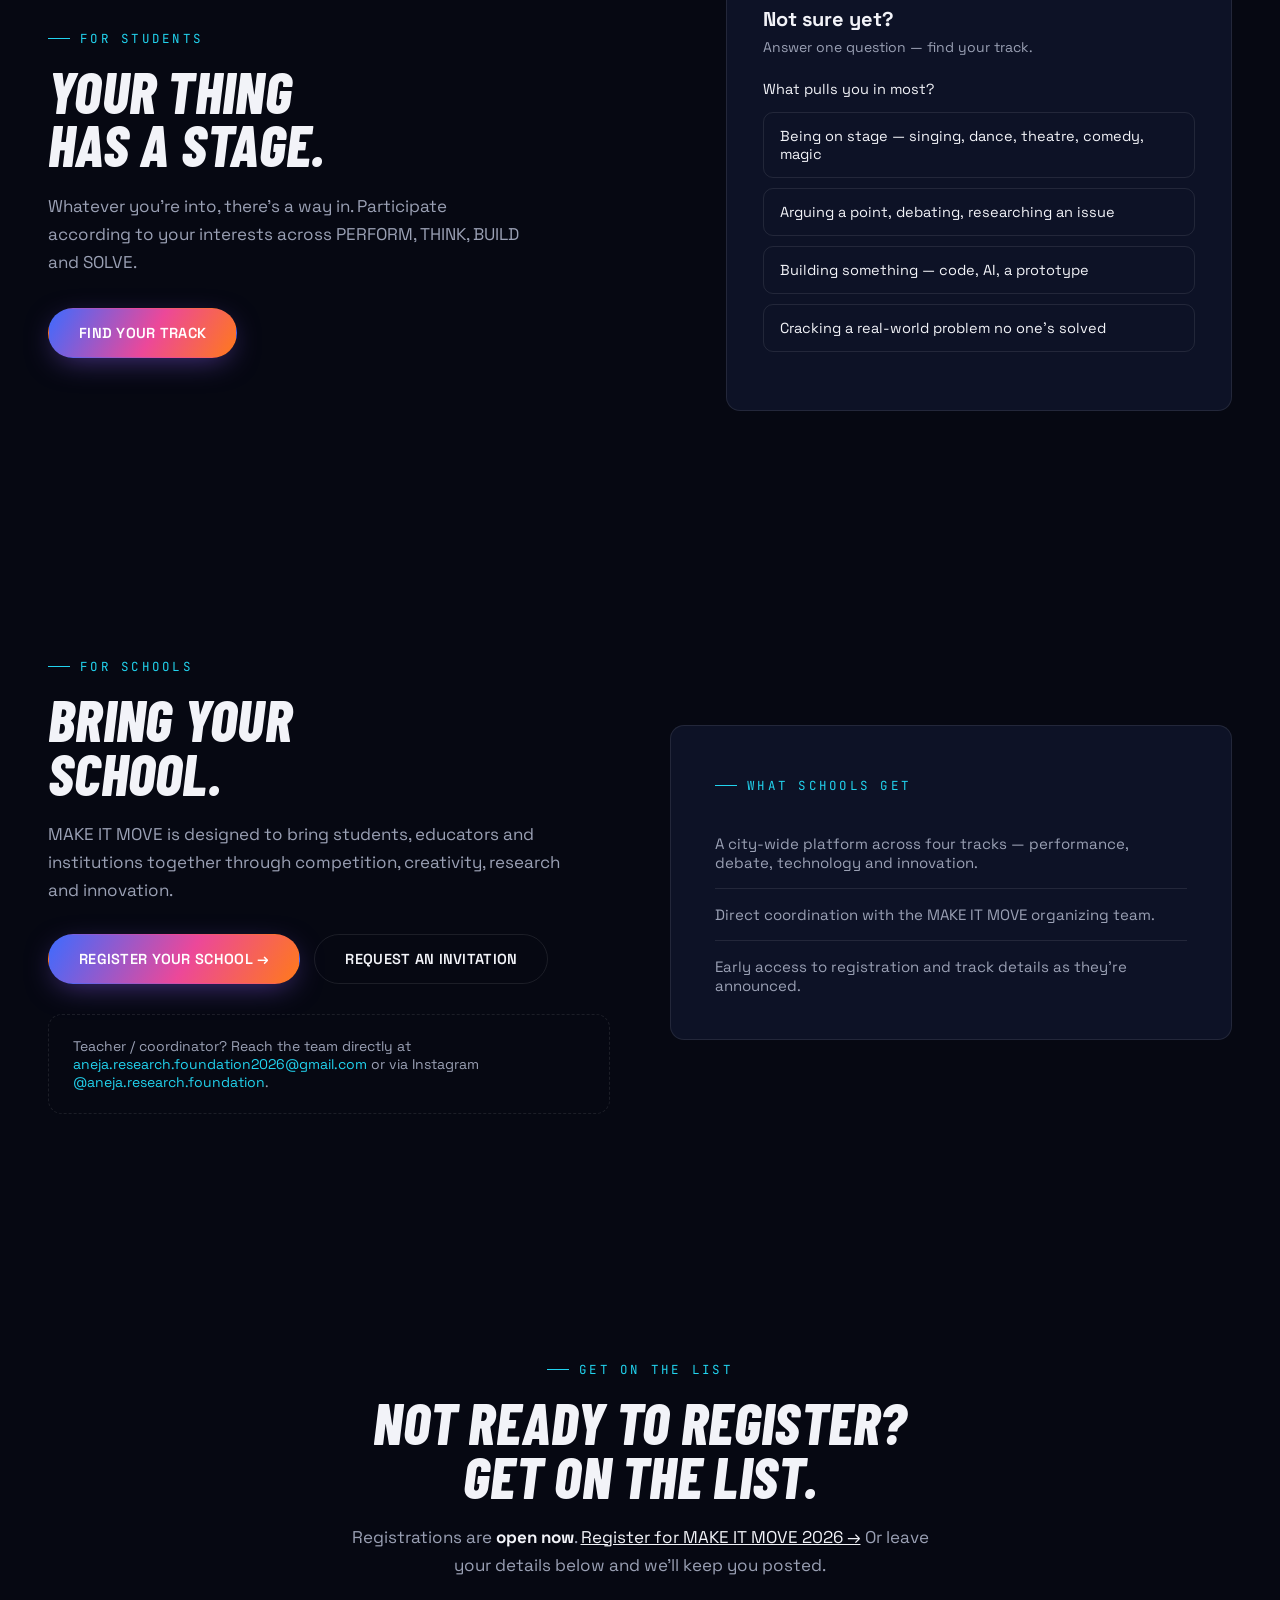
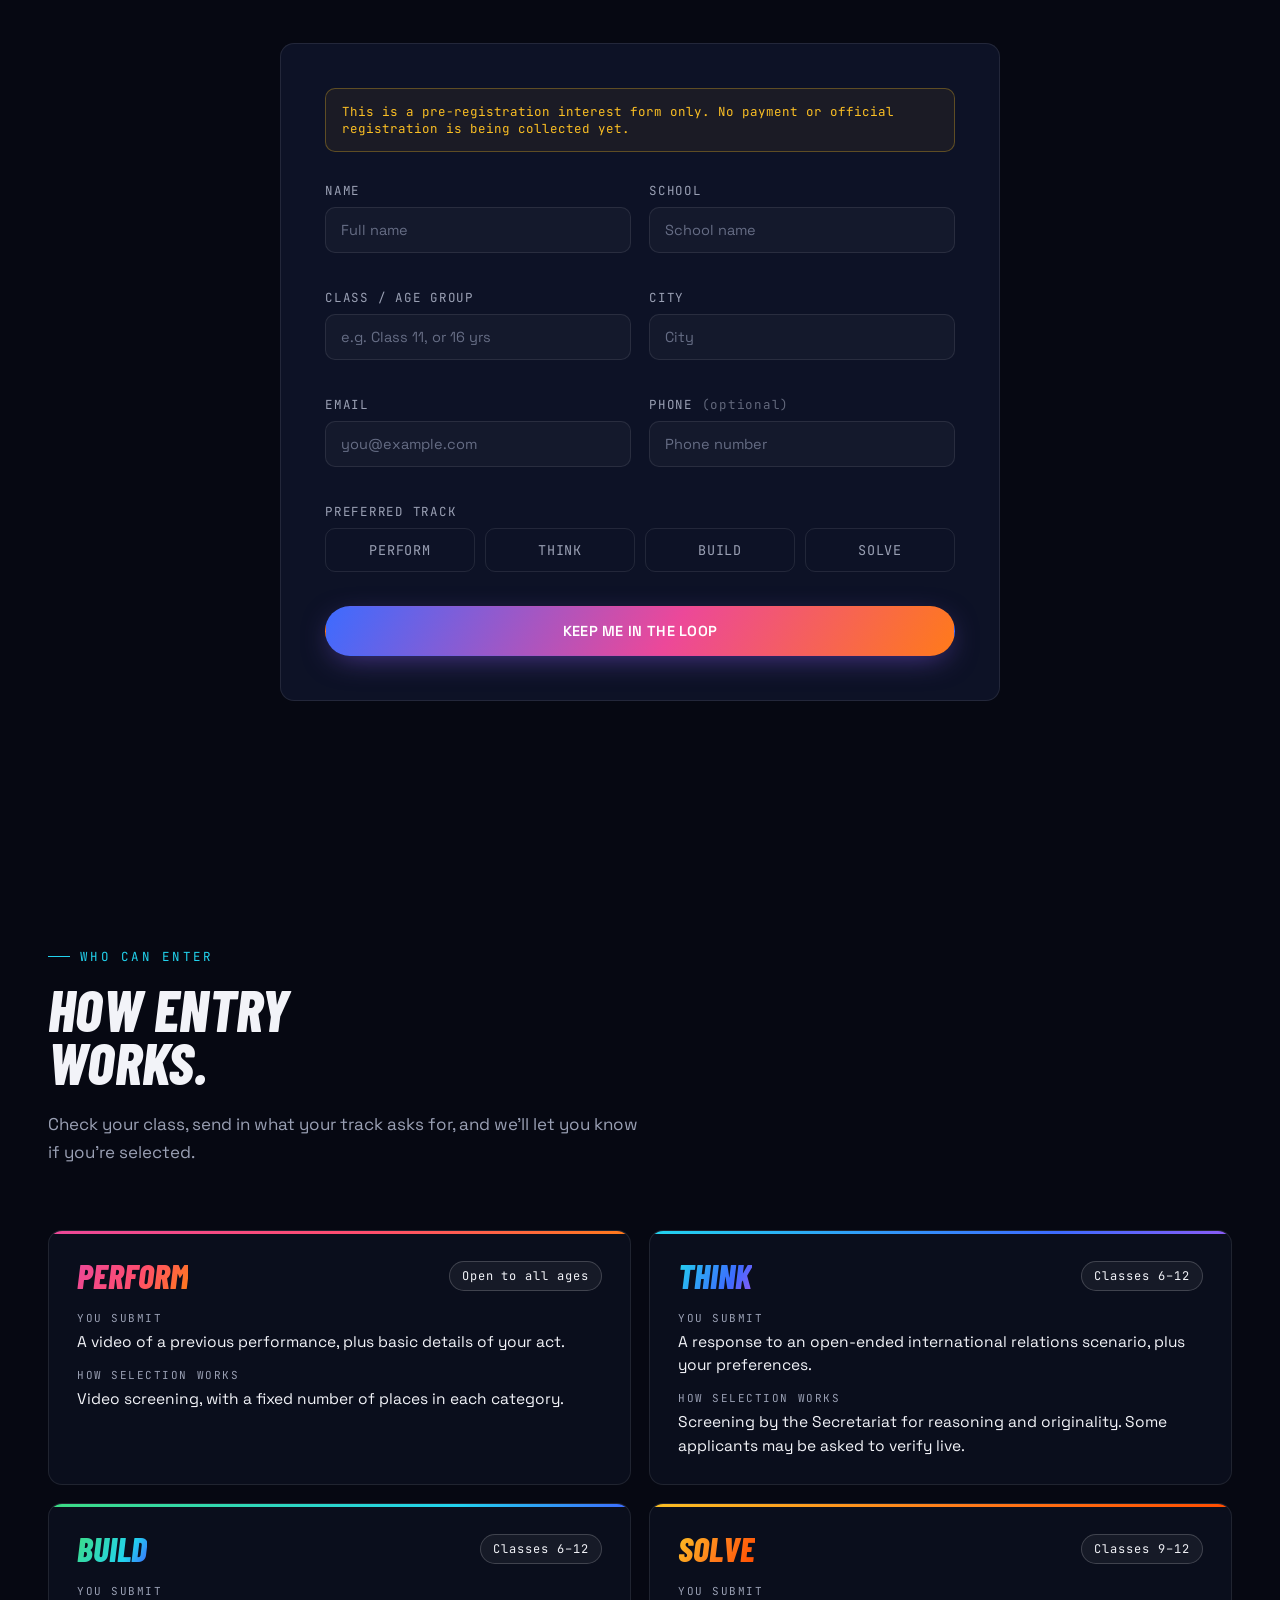
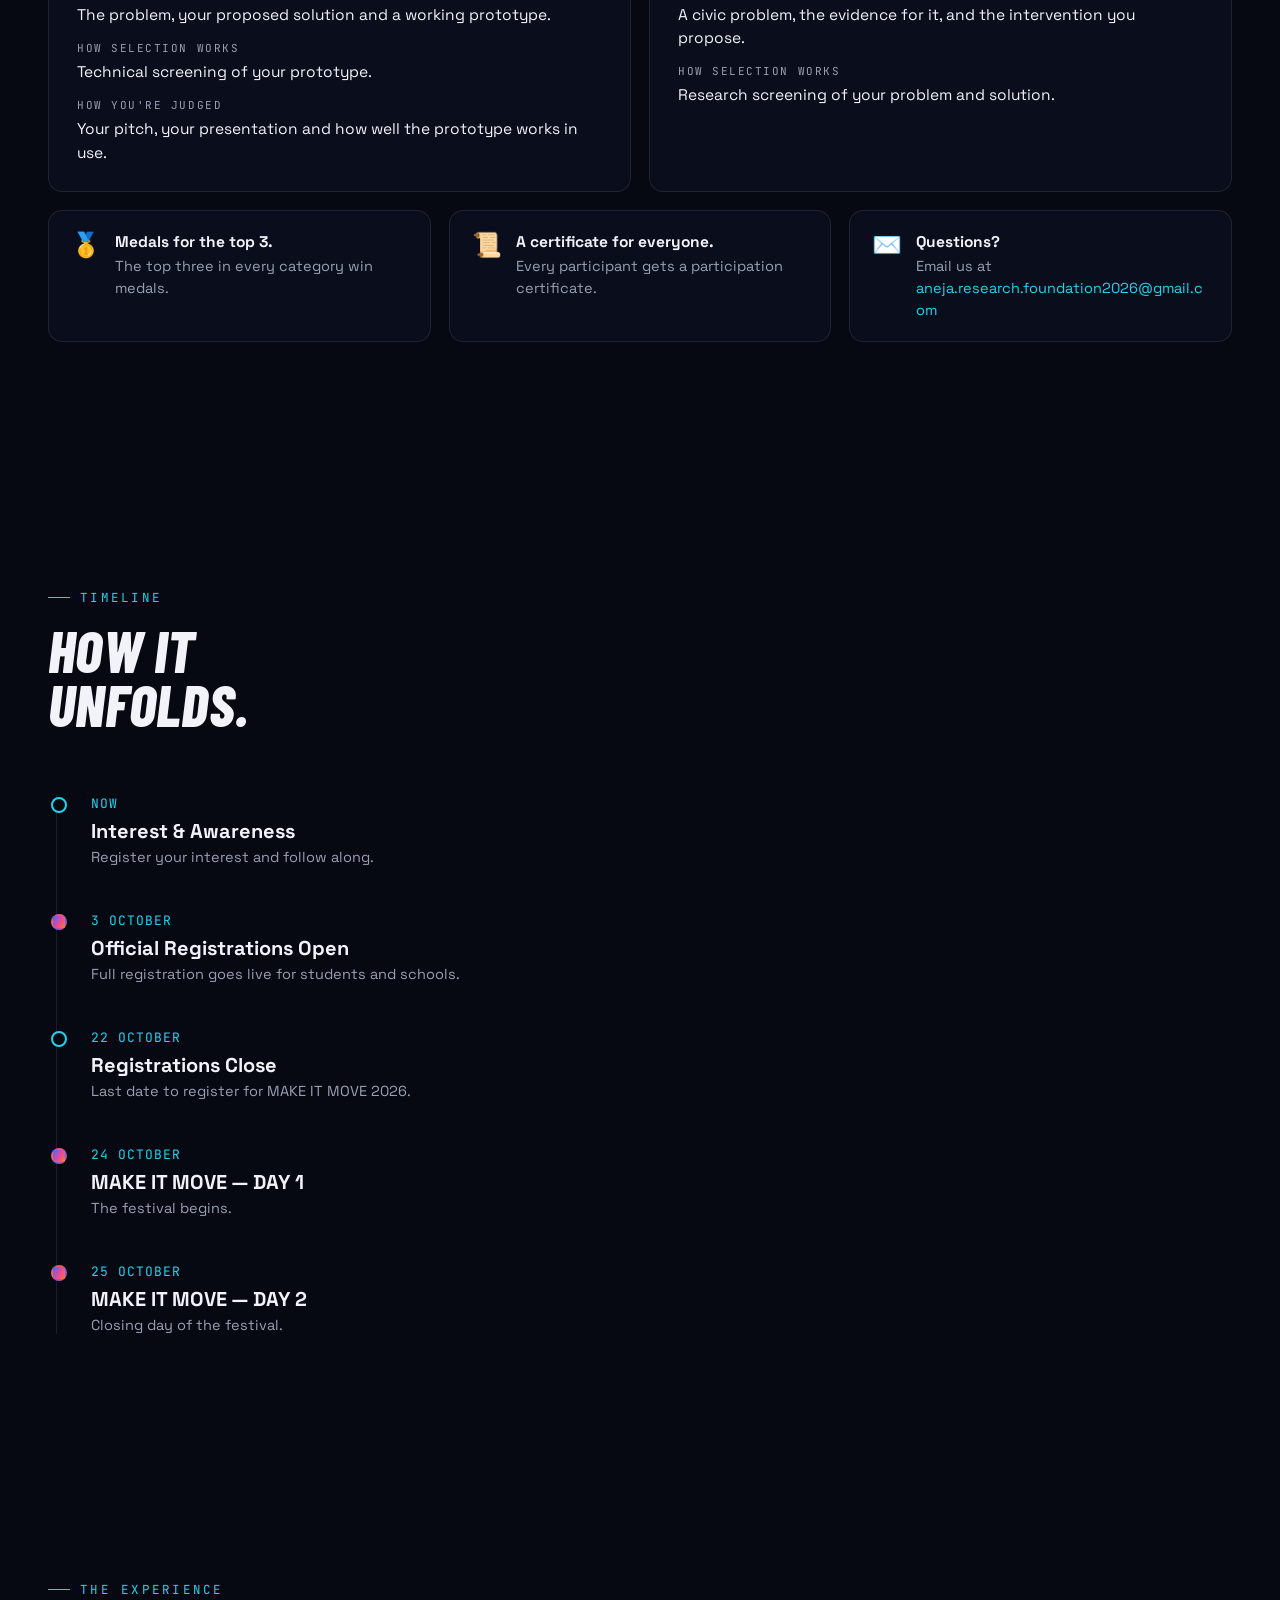
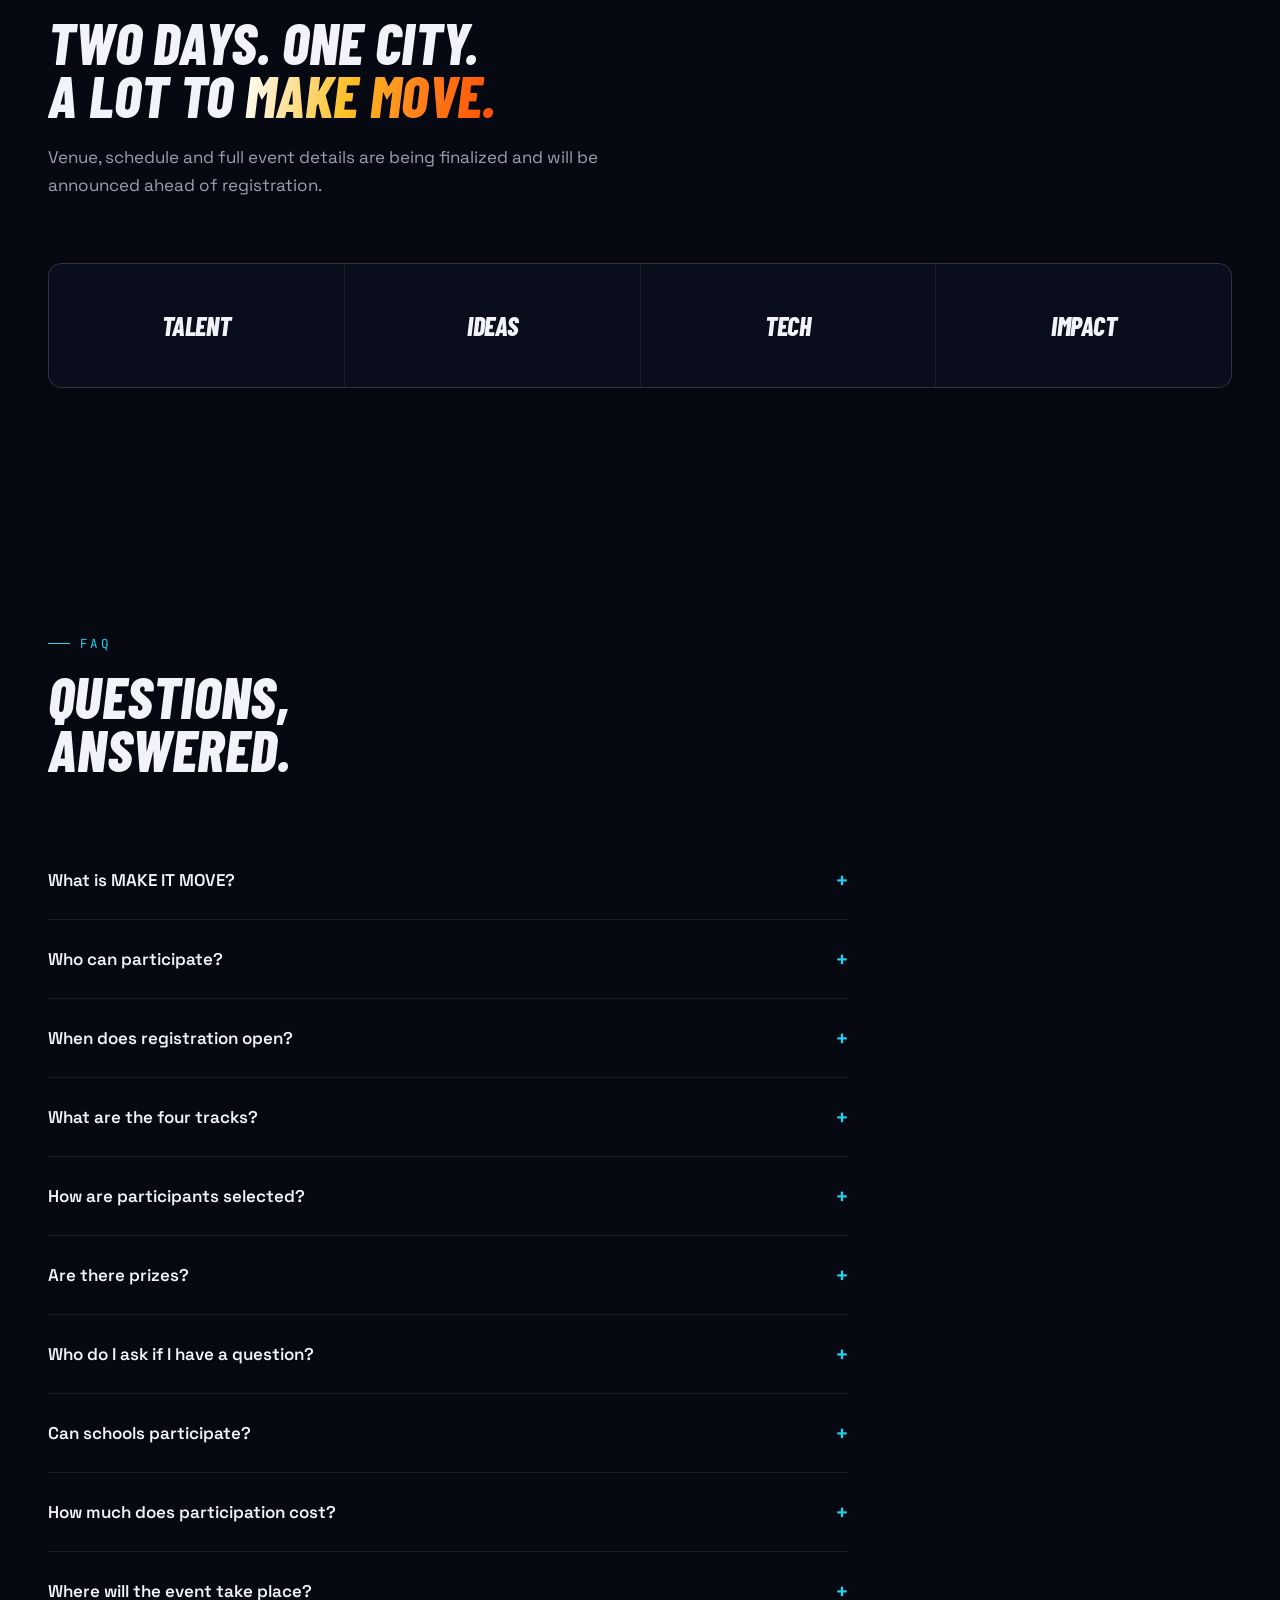
==== commit bbb6dc36: "Open registration: Google Forms for participants and schools, venue Future University Co-Authored-By" ====
--- a/index.html
+++ b/index.html
@@ -11,7 +11,7 @@
 
 <!-- Open Graph -->
 <meta property="og:title" content="MAKE IT MOVE 2026 — Bareilly's Youth Talent &amp; Innovation Festival">
-<meta property="og:description" content="Where talent meets ideas, technology, research and action. 24–25 October 2026, Bareilly, India. By Aneja Research Foundation.">
+<meta property="og:description" content="Where talent meets ideas, technology, research and action. 24–25 October 2026, Future University, Bareilly. By Aneja Research Foundation.">
 <meta property="og:type" content="website">
 <meta property="og:image" content="https://aneja-research-foundation.github.io/images/social-share.jpg">
 <meta property="og:image:width" content="1200">
@@ -82,9 +82,10 @@
    "eventAttendanceMode": "https://schema.org/OfflineEventAttendanceMode",
    "location": {
     "@type": "Place",
-    "name": "Bareilly",
+    "name": "Future University",
     "address": {
      "@type": "PostalAddress",
+     "streetAddress": "Future University",
      "addressLocality": "Bareilly",
      "addressRegion": "Uttar Pradesh",
      "addressCountry": "IN"
@@ -95,7 +96,13 @@
    "organizer": {
     "@id": "https://aneja-research-foundation.github.io/#org"
    },
-   "description": "Youth talent and innovation festival by Aneja Research Foundation, across four tracks: Perform, Think, Build and Solve."
+   "description": "Youth talent and innovation festival by Aneja Research Foundation, across four tracks: Perform, Think, Build and Solve.",
+   "offers": {
+    "@type": "Offer",
+    "url": "https://docs.google.com/forms/d/e/1FAIpQLSevxWHyQwUpNfgWQJy7a6om4vHZbH7POicvG0sdUy0KgkUdKA/viewform",
+    "availability": "https://schema.org/InStock",
+    "validFrom": "2026-10-03"
+   }
   }
  ]
 }
@@ -184,7 +191,7 @@
     <span class="eyebrow hero-eyebrow">A FESTIVAL BY ANEJA RESEARCH FOUNDATION</span>
     <h1>MAKE IT <span class="grad-text">MOVE</span><span class="line2">2026</span></h1>
     <p class="sub">Bareilly's Youth Talent &amp; Innovation Festival</p>
-    <p class="datecity">24–25 OCTOBER 2026 &nbsp;·&nbsp; BAREILLY, INDIA</p>
+    <p class="datecity">24–25 OCTOBER 2026 &nbsp;·&nbsp; FUTURE UNIVERSITY, BAREILLY</p>
     <p class="desc">Where talent meets ideas, technology, research and action.</p>
     <div class="hero-buttons">
       <a href="#interest" class="btn btn-primary">I'M INTERESTED</a>
@@ -509,7 +516,7 @@
         <h2 style="font-size:clamp(34px,5.4vw,58px);margin-top:18px;">BRING YOUR<br>SCHOOL.</h2>
         <p style="color:var(--muted);font-size:17px;margin-top:20px;max-width:520px;line-height:1.65;">MAKE IT MOVE is designed to bring students, educators and institutions together through competition, creativity, research and innovation.</p>
         <div class="school-cta-row">
-          <a href="#interest" class="btn btn-primary">SCHOOL PARTNERSHIP</a>
+          <a href="https://docs.google.com/forms/d/e/1FAIpQLScDJAQTMt25Iu6qzzjeDuGsfKUMlTkOjRqHYzRQjH0jFVLizQ/viewform" class="btn btn-primary" target="_blank" rel="noopener">REGISTER YOUR SCHOOL →</a>
           <a href="#interest" class="btn btn-ghost">REQUEST AN INVITATION</a>
         </div>
         <div class="coord-box">
@@ -536,7 +543,7 @@
     <div class="section-head center reveal">
       <span class="eyebrow" style="justify-content:center;">GET ON THE LIST</span>
       <h2>NOT READY TO REGISTER?<br>GET ON THE LIST.</h2>
-      <p class="center" data-reg-text="Registrations are &lt;strong style=&quot;color:var(--ink);&quot;&gt;open now&lt;/strong&gt;. &lt;a href=&quot;https://arf-command-center.vercel.app/register&quot; style=&quot;color:var(--ink);text-decoration:underline;&quot;&gt;Register for MAKE IT MOVE 2026 &amp;rarr;&lt;/a&gt; Or leave your details below and we&#x27;ll keep you posted.">Official registrations open on <strong style="color:var(--ink);">3 October 2026</strong>. Register your interest now and we'll let you know the moment registration goes live.</p>
+      <p class="center" data-reg-text="Registrations are &lt;strong style=&quot;color:var(--ink);&quot;&gt;open now&lt;/strong&gt;. &lt;a href=&quot;https://docs.google.com/forms/d/e/1FAIpQLSevxWHyQwUpNfgWQJy7a6om4vHZbH7POicvG0sdUy0KgkUdKA/viewform&quot; style=&quot;color:var(--ink);text-decoration:underline;&quot;&gt;Register for MAKE IT MOVE 2026 &amp;rarr;&lt;/a&gt; Or leave your details below and we&#x27;ll keep you posted.">Official registrations open on <strong style="color:var(--ink);">3 October 2026</strong>. Register your interest now and we'll let you know the moment registration goes live.</p>
     </div>
 
     <div class="form-card reveal">
@@ -739,7 +746,7 @@
       </div>
       <div class="faq-item">
         <button class="faq-q">Where will the event take place? <span class="plus">+</span></button>
-        <div class="faq-a"><p>Details will be announced soon. The festival takes place in Bareilly, India on 24–25 October 2026.</p></div>
+        <div class="faq-a"><p>Future University, Bareilly, on 24–25 October 2026.</p></div>
       </div>
       <div class="faq-item">
         <button class="faq-q">How can I become a partner? <span class="plus">+</span></button>
@@ -777,7 +784,7 @@
         </div>
         <h4>ARF</h4>
         <p>Aneja Research Foundation</p>
-        <p style="margin-top:14px;">MAKE IT MOVE 2026<br>24–25 October 2026<br>Bareilly, India</p>
+        <p style="margin-top:14px;">MAKE IT MOVE 2026<br>24–25 October 2026<br>Future University, Bareilly</p>
       </div>
 
       <div class="footer-col">
@@ -825,7 +832,7 @@
   </div>
 </footer>
 
-<script src="mim-script.js?v=5"></script>
+<script src="mim-script.js?v=6"></script>
 <script src="mim-characters.js?v=12"></script>
 <script src="mim-motion.js?v=2"></script>
 <script src="mim-showpiece.js?v=13"></script>
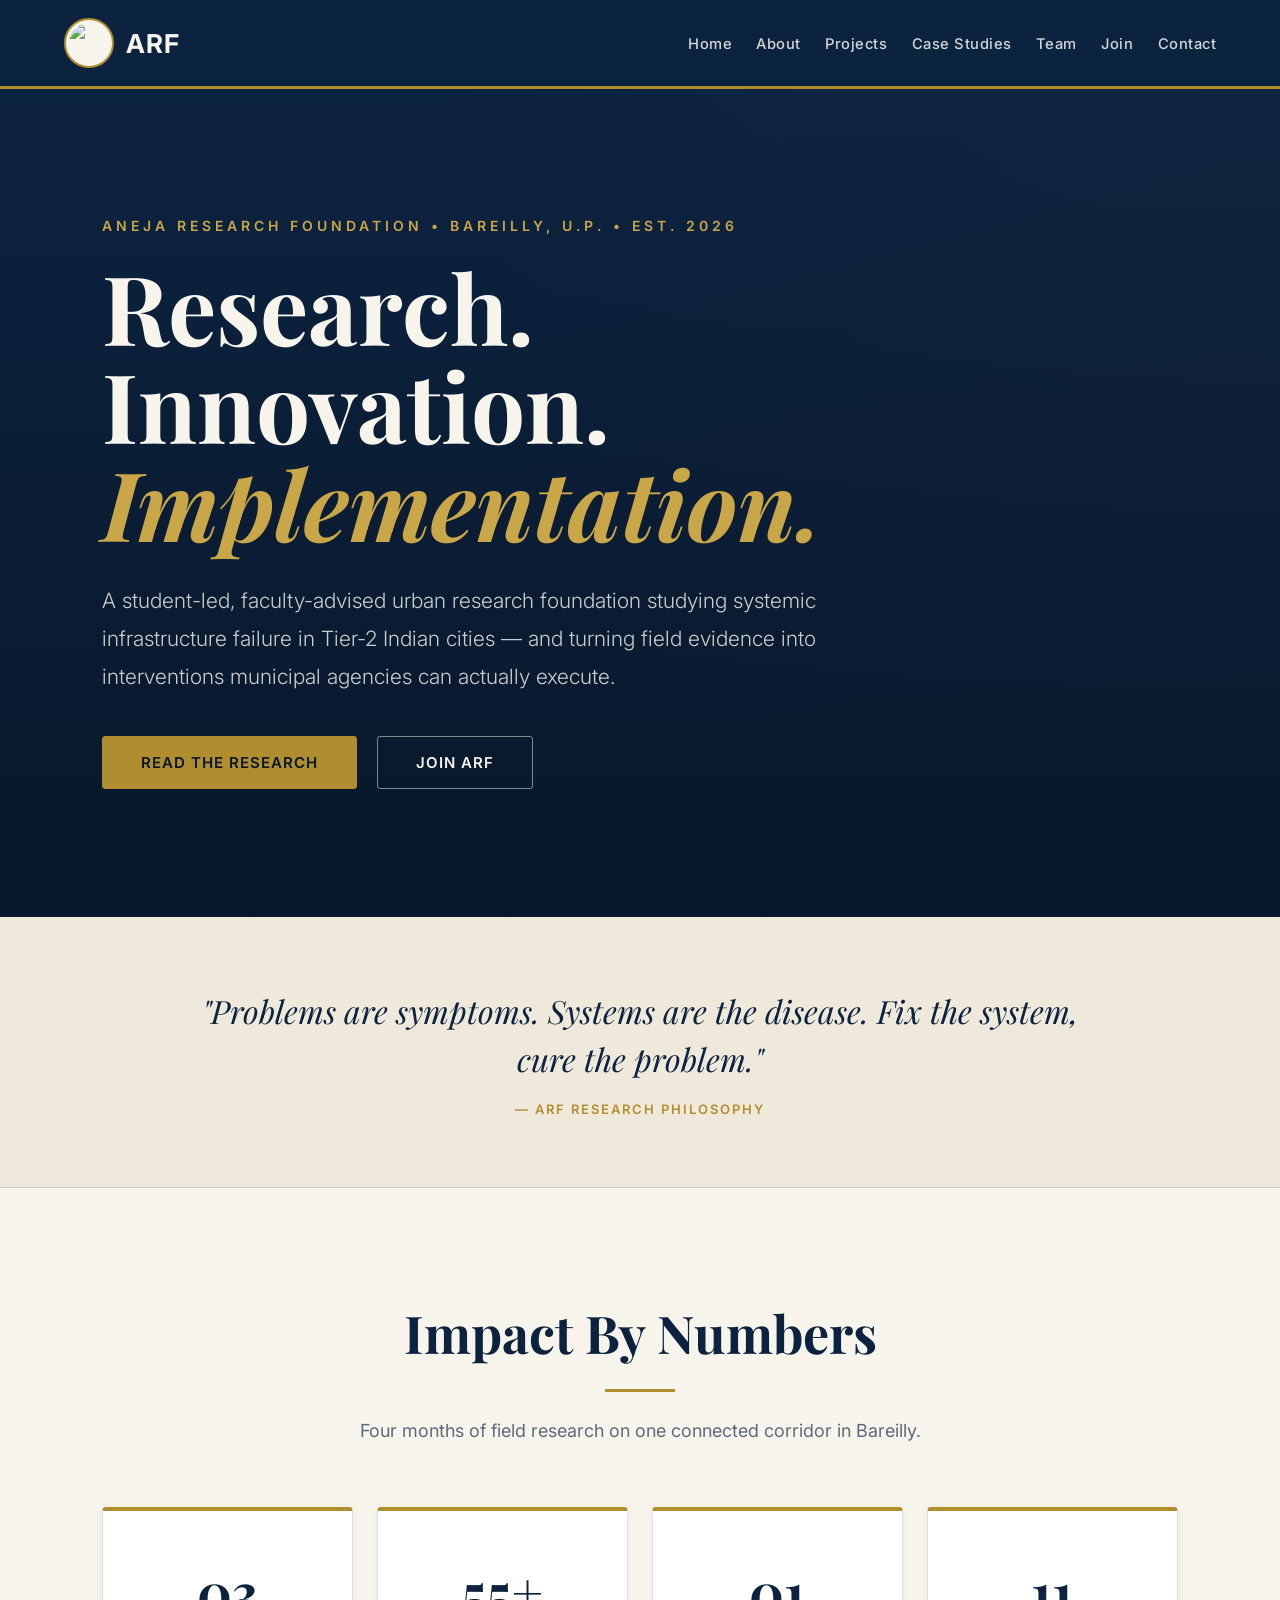
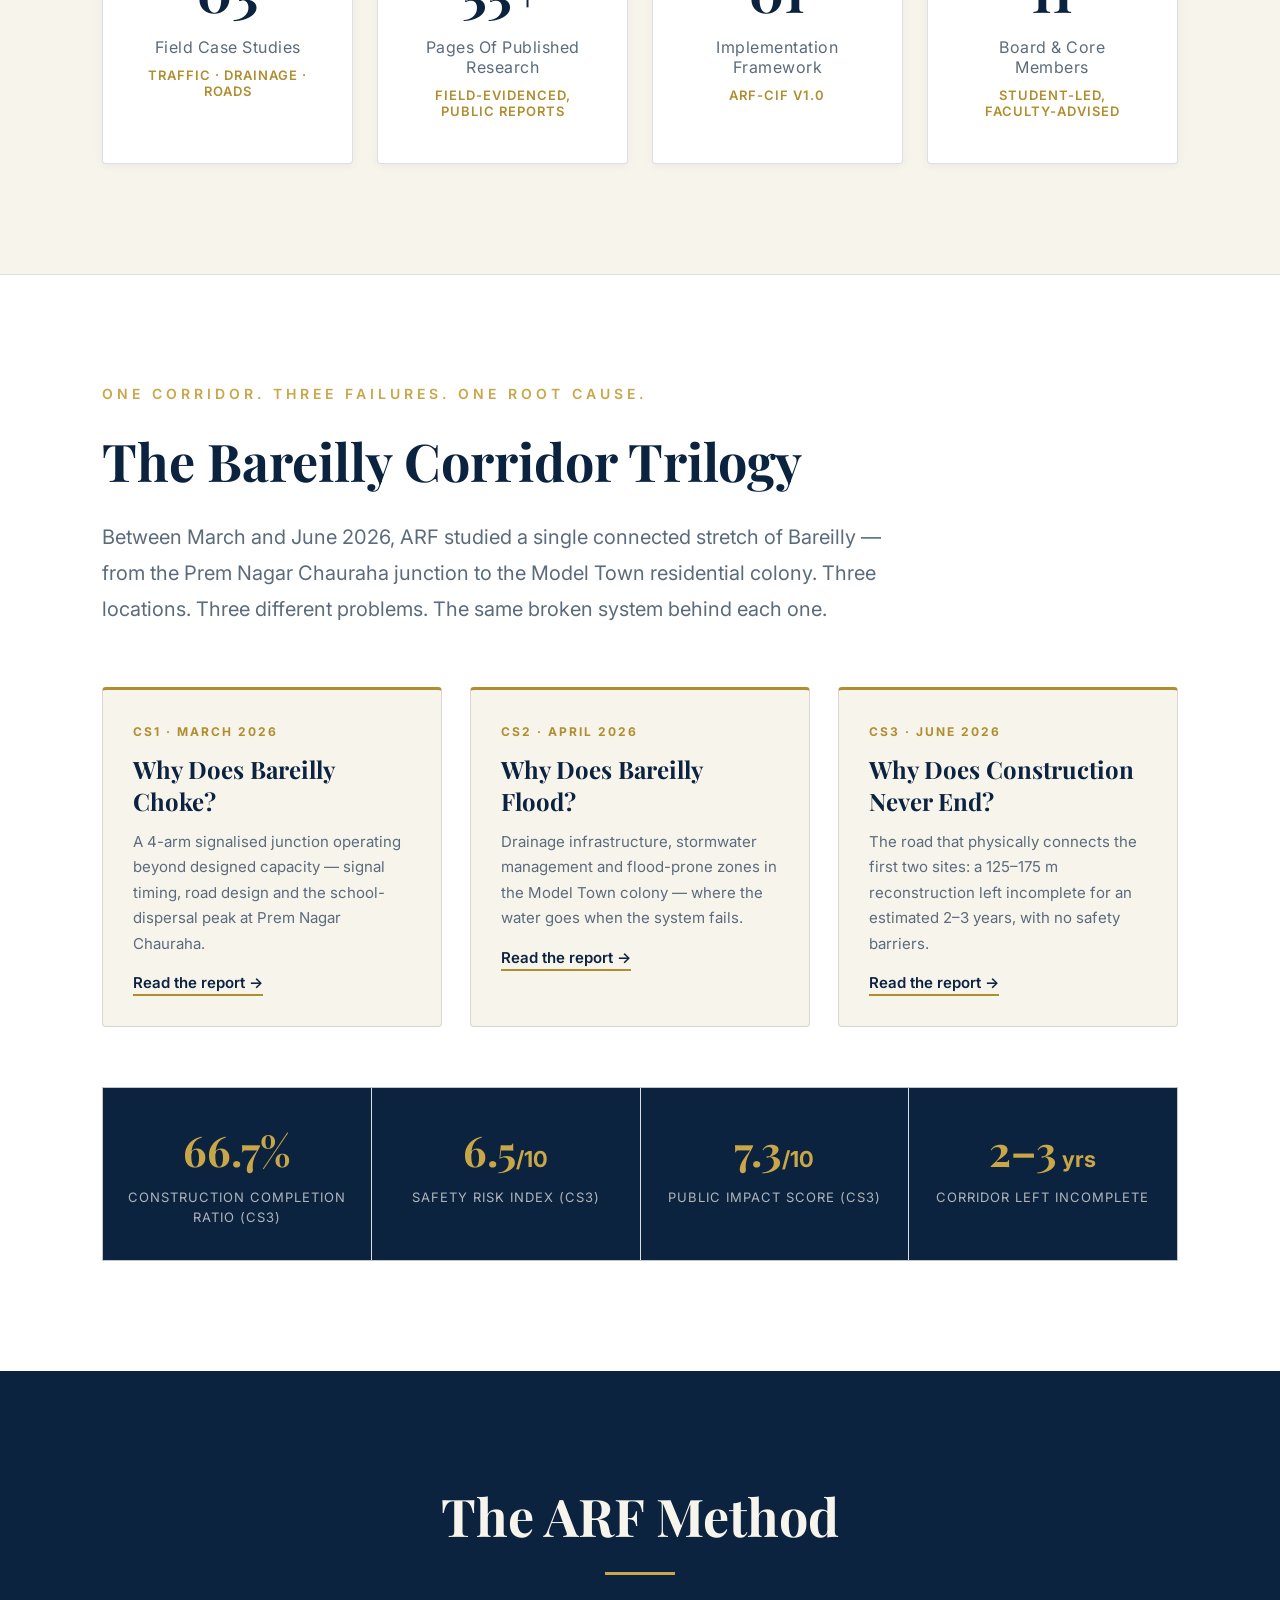
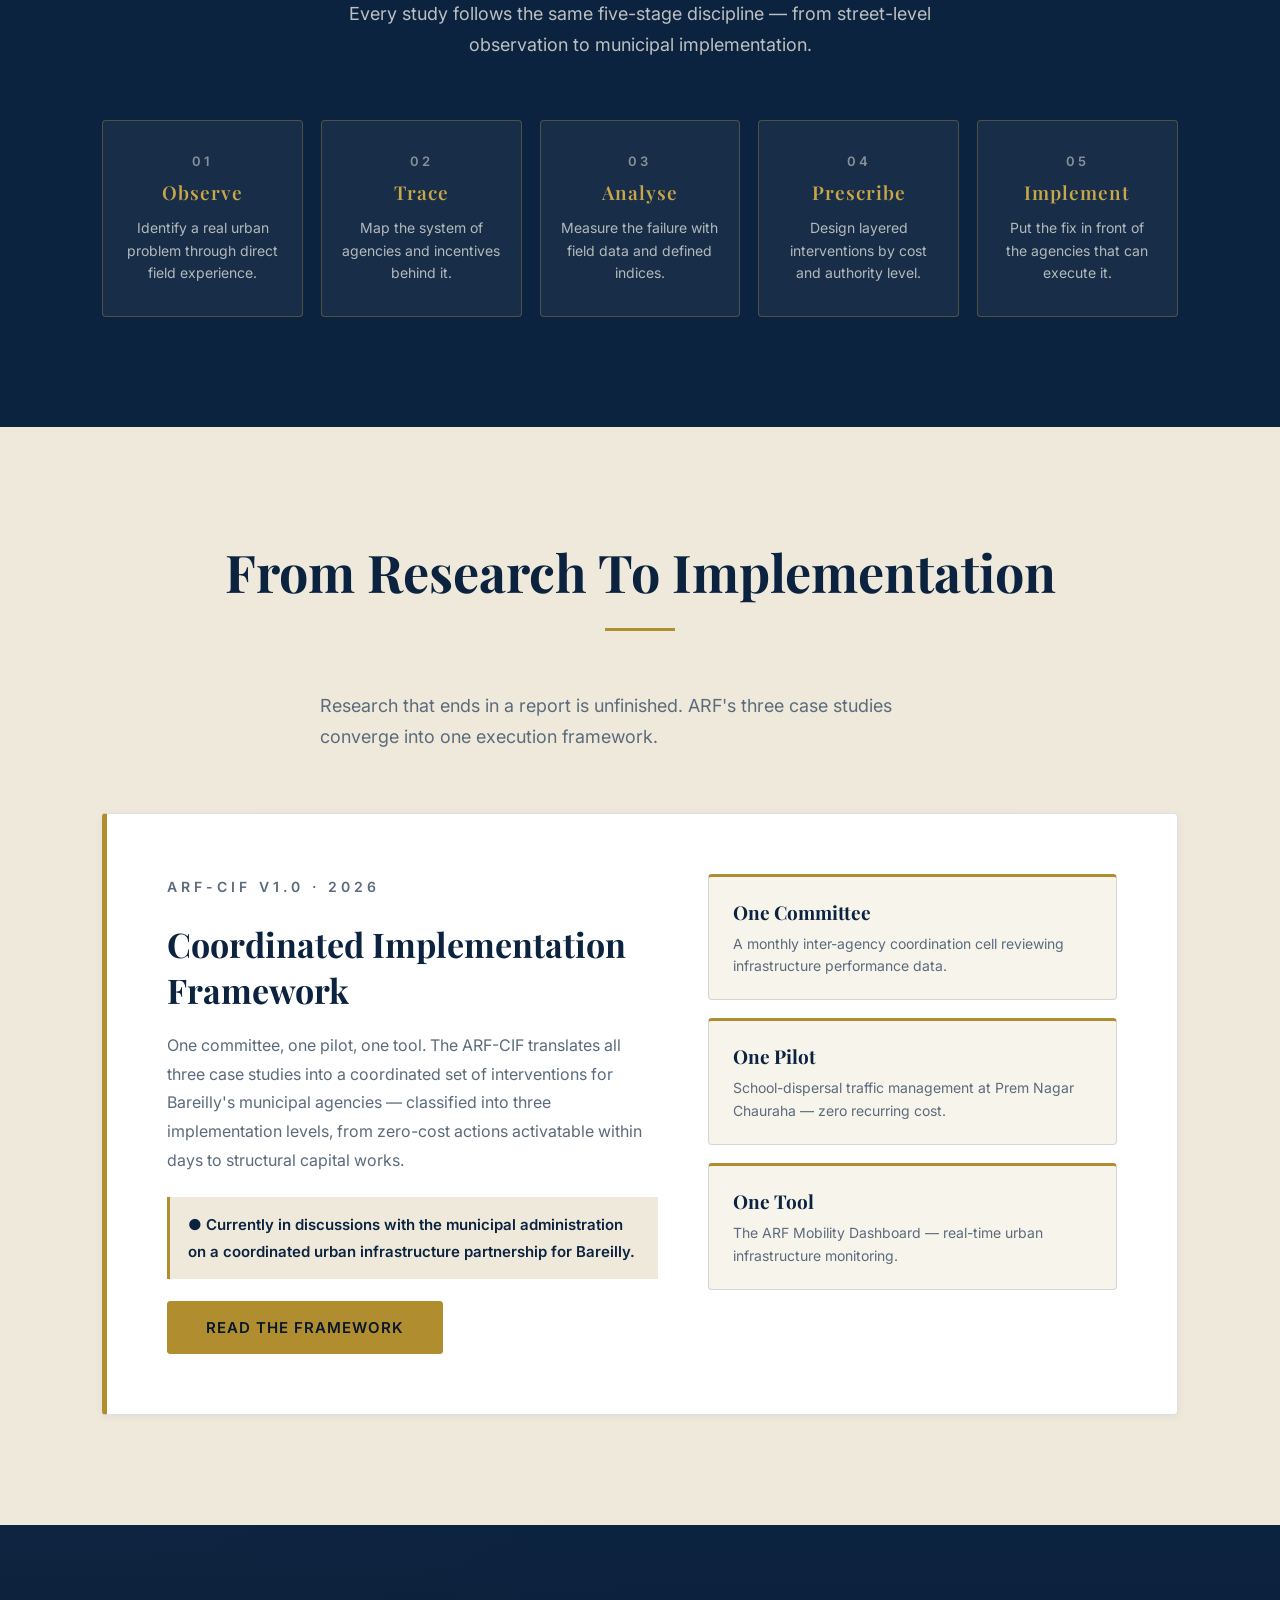
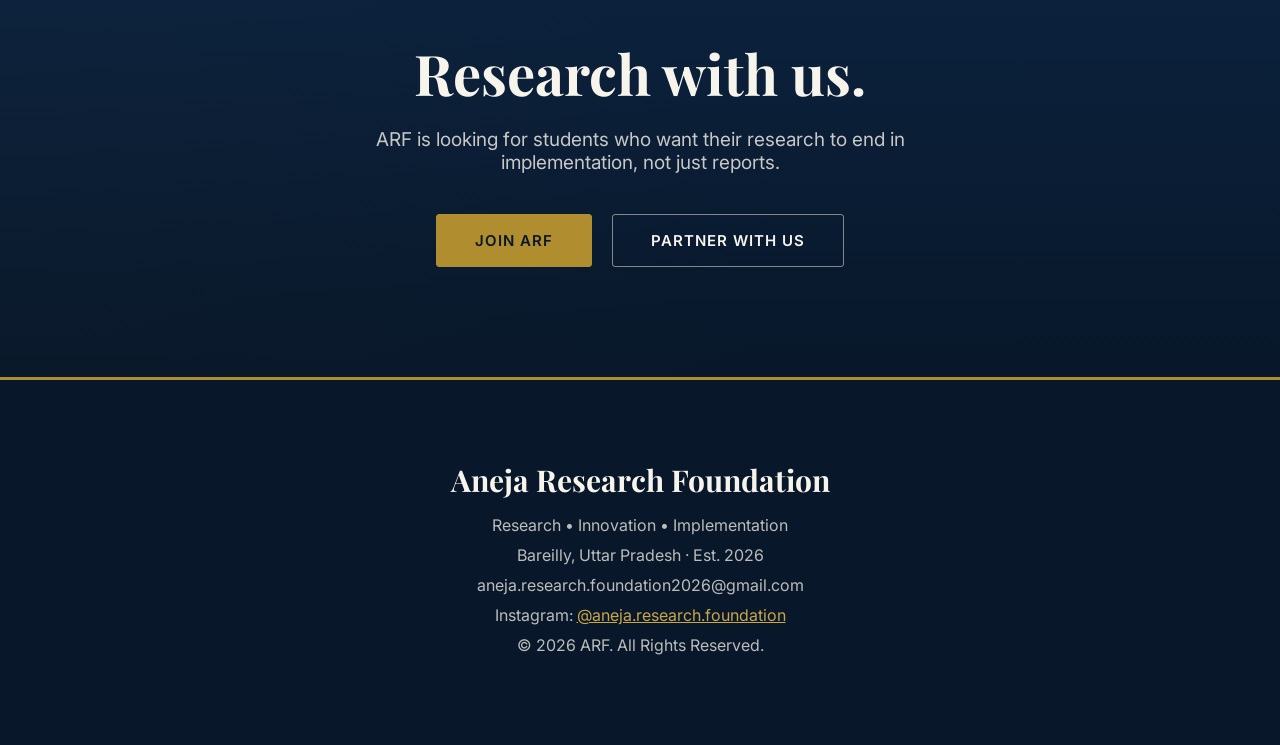
==== commit 4ce92e09: "Remove MAKE IT MOVE content; restore the ARF homepage The festival is over. index.html is now the AR" ====
--- a/index.html
+++ b/index.html
@@ -1,840 +1,248 @@
 <!DOCTYPE html>
+
 <html lang="en">
 <head>
 <meta charset="UTF-8">
 <meta name="viewport" content="width=device-width, initial-scale=1.0">
-<link rel="preload" as="image" href="images/mim-logo.webp">
-<title>Aneja Research Foundation (ARF) | MAKE IT MOVE 2026, Bareilly</title>
-<meta name="description" content="Aneja Research Foundation (ARF), Bareilly — student-led research and innovation. MAKE IT MOVE 2026 is our youth-led festival in Bareilly bringing together talent, ideas, research, technology and innovation across four tracks: Perform, Think, Build, Solve. 24–25 October 2026.">
+<title>Aneja Research Foundation (ARF) | Bareilly</title>
+<link rel="canonical" href="https://aneja-research-foundation.github.io/">
+<meta name="description" content="Aneja Research Foundation — student-led urban policy and infrastructure research in Bareilly, Uttar Pradesh.">
 <meta name="google-site-verification" content="_Y_7CCMWRH8XEJQbPGc1G4dQ5zdG10wTlTYJQZ2w-uY">
 <meta name="google-site-verification" content="LkjACRxrYb9B6HC1Onu0-SIcSR54yR_yEcL183w3D84" />
-
-<!-- Open Graph -->
-<meta property="og:title" content="MAKE IT MOVE 2026 — Bareilly's Youth Talent &amp; Innovation Festival">
-<meta property="og:description" content="Where talent meets ideas, technology, research and action. 24–25 October 2026, Future University, Bareilly. By Aneja Research Foundation.">
-<meta property="og:type" content="website">
-<meta property="og:image" content="https://aneja-research-foundation.github.io/images/social-share.jpg">
-<meta property="og:image:width" content="1200">
-<meta property="og:image:height" content="630">
-<meta property="og:url" content="https://aneja-research-foundation.github.io/">
-<link rel="canonical" href="https://aneja-research-foundation.github.io/">
-
-<!-- Twitter -->
-<meta name="twitter:card" content="summary_large_image">
-<meta name="twitter:title" content="MAKE IT MOVE 2026">
-<meta name="twitter:description" content="Bareilly's youth talent &amp; innovation festival. 24–25 October 2026.">
-<meta name="twitter:image" content="https://aneja-research-foundation.github.io/images/social-share.jpg">
-
-<script>try{if("scrollRestoration" in history)history.scrollRestoration="manual";if(!matchMedia("(prefers-reduced-motion: reduce)").matches)document.documentElement.classList.add("intro-armed","intro-lock")}catch(e){}</script>
-<link rel="stylesheet" href="mim-style.css?v=35">
-<script type="application/ld+json">
-{
- "@context": "https://schema.org",
- "@graph": [
-  {
-   "@type": "Organization",
-   "@id": "https://aneja-research-foundation.github.io/#org",
-   "name": "Aneja Research Foundation",
-   "alternateName": [
-    "ARF",
-    "Aneja Research Foundation (ARF)"
-   ],
-   "url": "https://aneja-research-foundation.github.io/",
-   "logo": "https://aneja-research-foundation.github.io/images/logo.jpeg",
-   "email": "aneja.research.foundation2026@gmail.com",
-   "foundingDate": "2026",
-   "description": "Student-led research, innovation and implementation organisation in Bareilly, Uttar Pradesh, India.",
-   "address": {
-    "@type": "PostalAddress",
-    "addressLocality": "Bareilly",
-    "addressRegion": "Uttar Pradesh",
-    "addressCountry": "IN"
-   },
-   "sameAs": [
-    "https://instagram.com/aneja.research.foundation"
-   ],
-   "founder": {
-    "@type": "Person",
-    "@id": "https://aneja-research-foundation.github.io/#founder",
-    "name": "Chanpreet Singh Aneja",
-    "jobTitle": "President / Founder",
-    "sameAs": [
-     "https://ssrn.com/author=7795692"
-    ]
-   }
-  },
-  {
-   "@type": "WebSite",
-   "@id": "https://aneja-research-foundation.github.io/#website",
-   "name": "Aneja Research Foundation",
-   "alternateName": "ARF",
-   "url": "https://aneja-research-foundation.github.io/",
-   "publisher": {
-    "@id": "https://aneja-research-foundation.github.io/#org"
-   }
-  },
-  {
-   "@type": "Event",
-   "name": "MAKE IT MOVE 2026",
-   "startDate": "2026-10-24",
-   "endDate": "2026-10-25",
-   "eventStatus": "https://schema.org/EventScheduled",
-   "eventAttendanceMode": "https://schema.org/OfflineEventAttendanceMode",
-   "location": {
-    "@type": "Place",
-    "name": "Future University",
-    "address": {
-     "@type": "PostalAddress",
-     "streetAddress": "Future University",
-     "addressLocality": "Bareilly",
-     "addressRegion": "Uttar Pradesh",
-     "addressCountry": "IN"
-    }
-   },
-   "image": "https://aneja-research-foundation.github.io/images/og-perform.jpg",
-   "url": "https://aneja-research-foundation.github.io/",
-   "organizer": {
-    "@id": "https://aneja-research-foundation.github.io/#org"
-   },
-   "description": "Youth talent and innovation festival by Aneja Research Foundation, across four tracks: Perform, Think, Build and Solve.",
-   "offers": {
-    "@type": "Offer",
-    "url": "https://docs.google.com/forms/d/e/1FAIpQLSevxWHyQwUpNfgWQJy7a6om4vHZbH7POicvG0sdUy0KgkUdKA/viewform",
-    "availability": "https://schema.org/InStock",
-    "validFrom": "2026-10-03"
-   }
-  }
- ]
-}
-</script>
+<link rel="stylesheet" href="style.css?v=6">
 </head>
+
 <body>
 
-<div class="intro" id="intro">
-  <div class="intro-iris"></div>
-  <div class="intro-ring" aria-hidden="true"></div>
-  <div class="intro-streaks" aria-hidden="true"><i></i><i></i><i></i><i></i><i></i><i></i><i></i><i></i><i></i><i></i></div>
-  <div class="intro-figs" aria-hidden="true">
-    <div class="ch-slot intro-fig" data-character="perform"></div>
-    <div class="ch-slot intro-fig" data-character="think"></div>
-    <div class="ch-slot intro-fig" data-character="build"></div>
-    <div class="ch-slot intro-fig" data-character="solve"></div>
-  </div>
-  <div class="intro-inner">
-    <div class="intro-badge">
-      <img src="images/mim-logo.webp" alt="" class="intro-logo">
-      <span class="intro-charge"><i></i><i></i><i></i><i></i><i></i><i></i></span>
-    </div>
-    <div class="intro-words" aria-hidden="true">
-      <span>PERFORM.</span><span>THINK.</span><span>BUILD.</span><span>SOLVE.</span><span class="intro-shout">WE ARE THE <em>ARF!</em></span>
-    </div>
-    <div class="intro-title">MAKE IT <em>MOVE</em> 2026</div>
-  </div>
-  <div class="intro-crew" aria-hidden="true">
-    <div class="ch-slot crew-fig" data-character="perform"></div>
-    <div class="ch-slot crew-fig" data-character="think"></div>
-    <div class="ch-slot crew-fig" data-character="build"></div>
-    <div class="ch-slot crew-fig" data-character="solve"></div>
-  </div>
-  <button class="intro-skip" type="button">SKIP</button>
-</div>
-
-<!-- ================= NAV ================= -->
 <nav class="navbar">
-  <div class="wrap">
-    <a href="research.html" class="nav-brand">
-      <img src="images/logo.jpeg" alt="ARF — Aneja Research Foundation logo">
-      <div class="divider"></div>
-      <img src="images/mim-logo-256.webp" alt="MAKE IT MOVE 2026 logo" class="mim-logo-mark">
-    </a>
-
-    <ul class="nav-links">
-      <li><a href="#about">About</a></li>
-      <li><a href="#tracks">Tracks</a></li>
-      <li><a href="#schools">Schools</a></li>
-      <li><a href="#faq">FAQ</a></li>
-      <li><a href="#contact">Contact</a></li>
-    </ul>
-
-    <div class="nav-cta">
-      <a href="#interest" class="btn btn-ghost btn-sm">I'M INTERESTED</a>
-      <a href="#interest" class="btn btn-primary btn-sm" data-reg-text="REGISTER NOW" data-reg-link>COMING SOON</a>
-      <button class="nav-toggle" id="navToggle" aria-label="Open menu">
-        <span></span>
-      </button>
-    </div>
-  </div>
+
+<div class="logo">
+<img src="images/logo.jpeg" alt="ARF Logo">
+<span>ARF</span>
+</div>
+
+<ul>
+<li><a href="index.html">Home</a></li>
+<li><a href="about.html">About</a></li>
+<li><a href="projects.html">Projects</a></li>
+<li><a href="case-studies.html">Case Studies</a></li>
+<li><a href="team.html">Team</a></li>
+<li><a href="join.html">Join</a></li>
+<li><a href="contact.html">Contact</a></li>
+</ul>
+
 </nav>
 
-<div class="mobile-menu" id="mobileMenu">
-  <a href="#about" class="mob-link">About</a>
-  <a href="#tracks" class="mob-link">Tracks</a>
-  <a href="#schools" class="mob-link">Schools</a>
-  <a href="#faq" class="mob-link">FAQ</a>
-  <a href="#contact" class="mob-link">Contact</a>
-  <div class="mob-cta">
-    <a href="#interest" class="btn btn-primary btn-block">I'M INTERESTED</a>
-    <a href="#interest" class="btn btn-ghost btn-block" data-reg-text="REGISTER NOW" data-reg-link>COMING SOON</a>
-  </div>
-</div>
-
-<!-- ================= HERO ================= -->
+
+
 <section class="hero">
-  <div class="hero-bg"></div>
-  <div class="hero-lines"></div>
-  <div class="hero-orb orb-1"></div>
-  <div class="hero-orb orb-2"></div>
-  <div class="hero-orb orb-3"></div>
-
-  <div class="wrap hero-content">
-    <img src="images/mim-logo-256.webp" alt="MAKE IT MOVE 2026 logo" class="hero-logo reveal in">
-    <span class="eyebrow hero-eyebrow">A FESTIVAL BY ANEJA RESEARCH FOUNDATION</span>
-    <h1>MAKE IT <span class="grad-text">MOVE</span><span class="line2">2026</span></h1>
-    <p class="sub">Bareilly's Youth Talent &amp; Innovation Festival</p>
-    <p class="datecity">24–25 OCTOBER 2026 &nbsp;·&nbsp; FUTURE UNIVERSITY, BAREILLY</p>
-    <p class="desc">Where talent meets ideas, technology, research and action.</p>
-    <div class="hero-buttons">
-      <a href="#interest" class="btn btn-primary">I'M INTERESTED</a>
-      <a href="#about" class="btn btn-ghost">EXPLORE THE FESTIVAL</a>
-    </div>
-  </div>
-
-  <div class="hero-scroll"><span>SCROLL</span><span class="bar"></span></div>
-</section>
-
-<!-- ================= MARQUEE ================= -->
-<div class="marquee" aria-hidden="true">
-  <div class="marquee-row">
-      <span>PERFORM</span>
-      <i>✦</i>
-      <span>THINK</span>
-      <i>✦</i>
-      <span>BUILD</span>
-      <i>✦</i>
-      <span>SOLVE</span>
-      <i>✦</i>
-      <span class="hot">MAKE IT MOVE 2026</span>
-      <i>✦</i>
-      <span>24–25 OCT 2026</span>
-      <i>✦</i>
-      <span>BAREILLY</span>
-      <i>✦</i>
-      <span>PERFORM</span>
-      <i>✦</i>
-      <span>THINK</span>
-      <i>✦</i>
-      <span>BUILD</span>
-      <i>✦</i>
-      <span>SOLVE</span>
-      <i>✦</i>
-      <span class="hot">MAKE IT MOVE 2026</span>
-      <i>✦</i>
-      <span>24–25 OCT 2026</span>
-      <i>✦</i>
-      <span>BAREILLY</span>
-      <i>✦</i>
-  </div>
-  <div class="marquee-row">
-      <span>PERFORM</span>
-      <i>✦</i>
-      <span>THINK</span>
-      <i>✦</i>
-      <span>BUILD</span>
-      <i>✦</i>
-      <span>SOLVE</span>
-      <i>✦</i>
-      <span class="hot">MAKE IT MOVE 2026</span>
-      <i>✦</i>
-      <span>24–25 OCT 2026</span>
-      <i>✦</i>
-      <span>BAREILLY</span>
-      <i>✦</i>
-      <span>PERFORM</span>
-      <i>✦</i>
-      <span>THINK</span>
-      <i>✦</i>
-      <span>BUILD</span>
-      <i>✦</i>
-      <span>SOLVE</span>
-      <i>✦</i>
-      <span class="hot">MAKE IT MOVE 2026</span>
-      <i>✦</i>
-      <span>24–25 OCT 2026</span>
-      <i>✦</i>
-      <span>BAREILLY</span>
-      <i>✦</i>
-  </div>
-</div>
-
-<!-- ================= COUNTDOWN ================= -->
-<section class="countdown" data-target="2026-10-24T11:00:00+05:30">
-  <div class="wrap">
-    <span class="eyebrow">UNTIL MAKE IT MOVE 2026</span>
-    <div class="cd-grid" role="timer">
-      <div class="cd-unit"><div class="cd-digits" aria-hidden="true"><div class="cd-cell"></div><div class="cd-cell"></div><div class="cd-cell"></div></div><span class="cd-label">DAYS</span></div>
-      <span class="cd-sep" aria-hidden="true"><i></i><i></i></span>
-      <div class="cd-unit"><div class="cd-digits" aria-hidden="true"><div class="cd-cell"></div><div class="cd-cell"></div></div><span class="cd-label">HOURS</span></div>
-      <span class="cd-sep" aria-hidden="true"><i></i><i></i></span>
-      <div class="cd-unit"><div class="cd-digits" aria-hidden="true"><div class="cd-cell"></div><div class="cd-cell"></div></div><span class="cd-label">MINUTES</span></div>
-      <span class="cd-sep" aria-hidden="true"><i></i><i></i></span>
-      <div class="cd-unit"><div class="cd-digits" aria-hidden="true"><div class="cd-cell"></div><div class="cd-cell"></div></div><span class="cd-label">SECONDS</span></div>
-    </div>
-  </div>
-</section>
-
-<!-- ================= ABOUT / WHAT IS MIM ================= -->
-<section id="about">
-  <div class="wrap">
-    <div class="section-head reveal">
-      <span class="eyebrow">WHAT IS MAKE IT MOVE</span>
-      <h2>NOT JUST A<br>COMPETITION.</h2>
-      <p>MAKE IT MOVE is a youth-led festival bringing together students across Bareilly to compete, create, perform, debate, research, build and solve. The festival combines creativity, academic excellence, technology and innovation under one platform.</p>
-    </div>
-
-    <div class="statement-block reveal">
-      <div class="stack" id="statementStack">
-        <span class="track-perform">PERFORM.</span>
-        <span class="track-think">THINK.</span>
-        <span class="track-build">BUILD.</span>
-        <span class="track-solve">SOLVE.</span>
-      </div>
-    </div>
-  </div>
-</section>
-
-<!-- ================= TRACKS ================= -->
-<section id="tracks">
-  <div class="wrap">
-    <div class="section-head reveal">
-      <span class="eyebrow">THE FOUR TRACKS</span>
-      <h2>PICK YOUR<br>ARENA.</h2>
-      <p>Specific competition categories within each track are being finalized and will be announced closer to registration.</p>
-    </div>
-
-    <div class="tracks-grid reveal">
-      <a class="track-card track-perform" href="perform.html">
-        <div class="ch-slot" data-character="perform"></div>
-        <div class="track-spot"></div>
-        <span class="track-num">01</span>
-        <div class="track-icon">
-          <svg viewBox="0 0 24 24" fill="none" stroke-width="1.6" stroke-linecap="round" stroke-linejoin="round">
-            <defs><linearGradient id="grad-perform" x1="0" y1="0" x2="1" y2="1"><stop offset="0%" stop-color="var(--magenta)"/><stop offset="100%" stop-color="var(--orange)"/></linearGradient></defs>
-            <path d="M9 18V5l12-2v13" stroke="url(#grad-perform)"></path><circle cx="6" cy="18" r="3" stroke="url(#grad-perform)"></circle><circle cx="18" cy="16" r="3" stroke="url(#grad-perform)"></circle>
-          </svg>
-        </div>
-        <h3>PERFORM</h3>
-        <p>Singing, dance, theatre, music, poetry, stand-up, magic and more — eleven categories to take the stage.</p>
-        <span class="track-explore">EXPLORE →</span>
-      </a>
-
-      <a class="track-card track-think" href="think.html">
-        <div class="ch-slot" data-character="think"></div>
-        <div class="track-spot"></div>
-        <span class="track-num">02</span>
-        <div class="track-icon">
-          <svg viewBox="0 0 24 24" fill="none" stroke-width="1.6" stroke-linecap="round" stroke-linejoin="round">
-            <defs><linearGradient id="grad-think" x1="0" y1="0" x2="1" y2="1"><stop offset="0%" stop-color="var(--cyan)"/><stop offset="100%" stop-color="var(--blue)"/></linearGradient></defs>
-            <path d="M12 2a7 7 0 0 0-4 12.7V17h8v-2.3A7 7 0 0 0 12 2z" stroke="url(#grad-think)"></path><path d="M9 21h6" stroke="url(#grad-think)"></path><path d="M10 17v2" stroke="url(#grad-think)"></path><path d="M14 17v2" stroke="url(#grad-think)"></path>
-          </svg>
-        </div>
-        <h3>THINK</h3>
-        <p>MUN, debate, public speaking, research and academic challenges.</p>
-        <span class="track-explore">EXPLORE →</span>
-      </a>
-
-      <a class="track-card track-build" href="build.html">
-        <div class="ch-slot" data-character="build"></div>
-        <div class="track-spot"></div>
-        <span class="track-num">03</span>
-        <div class="track-icon">
-          <svg viewBox="0 0 24 24" fill="none" stroke-width="1.6" stroke-linecap="round" stroke-linejoin="round">
-            <defs><linearGradient id="grad-build" x1="0" y1="0" x2="1" y2="1"><stop offset="0%" stop-color="var(--green)"/><stop offset="100%" stop-color="var(--cyan)"/></linearGradient></defs>
-            <polyline points="16 18 22 12 16 6" stroke="url(#grad-build)"></polyline><polyline points="8 6 2 12 8 18" stroke="url(#grad-build)"></polyline>
-          </svg>
-        </div>
-        <h3>BUILD</h3>
-        <p>A techathon: build a prototype with code or AI, then pitch it.</p>
-        <span class="track-explore">EXPLORE →</span>
-      </a>
-
-      <a class="track-card track-solve" href="solve.html">
-        <div class="ch-slot" data-character="solve"></div>
-        <div class="track-spot"></div>
-        <span class="track-num">04</span>
-        <div class="track-icon">
-          <svg viewBox="0 0 24 24" fill="none" stroke-width="1.6" stroke-linecap="round" stroke-linejoin="round">
-            <defs><linearGradient id="grad-solve" x1="0" y1="0" x2="1" y2="1"><stop offset="0%" stop-color="var(--amber)"/><stop offset="100%" stop-color="var(--orange-deep)"/></linearGradient></defs>
-            <circle cx="12" cy="12" r="9" stroke="url(#grad-solve)"></circle><path d="M12 7v5l3 3" stroke="url(#grad-solve)"></path>
-          </svg>
-        </div>
-        <h3>SOLVE</h3>
-        <p>Innovation and challenges focused on real-world problems and solutions.</p>
-        <span class="track-explore">EXPLORE →</span>
-      </a>
-    </div>
-  </div>
-</section>
-
-<!-- ================= TRACK TAKEOVER ================= -->
-<section class="takeover" aria-label="The four tracks">
-  <div class="takeover-stage">
-    <div class="tk-rail" aria-hidden="true"><i></i><i></i><i></i><i></i></div>
-    <div class="tk-chapter tk-perform" data-i="0">
-      <div class="tk-bg"></div>
-      <div class="tk-word">PERFORM</div>
-      <div class="ch-slot tk-fig" data-character="perform"></div>
-      <div class="tk-meta">
-        <span class="tk-num">TRACK 01</span>
-        <p>Singing, dance, theatre, comedy, magic, beatboxing and more — eleven ways onto the stage.</p>
-        <a href="perform.html" class="btn btn-ghost btn-sm">EXPLORE PERFORM &rarr;</a>
-      </div>
-    </div>
-    <div class="tk-chapter tk-think" data-i="1">
-      <div class="tk-bg"></div>
-      <div class="tk-word">THINK</div>
-      <div class="ch-slot tk-fig" data-character="think"></div>
-      <div class="tk-meta">
-        <span class="tk-num">TRACK 02</span>
-        <p>MUN, debate, public speaking and research. Don't just have an opinion — defend it.</p>
-        <a href="think.html" class="btn btn-ghost btn-sm">EXPLORE THINK &rarr;</a>
-      </div>
-    </div>
-    <div class="tk-chapter tk-build" data-i="2">
-      <div class="tk-bg"></div>
-      <div class="tk-word">BUILD</div>
-      <div class="ch-slot tk-fig" data-character="build"></div>
-      <div class="tk-meta">
-        <span class="tk-num">TRACK 03</span>
-        <p>A techathon. Build a working prototype with code or AI, and pitch the idea behind it.</p>
-        <a href="build.html" class="btn btn-ghost btn-sm">EXPLORE BUILD &rarr;</a>
-      </div>
-    </div>
-    <div class="tk-chapter tk-solve" data-i="3">
-      <div class="tk-bg"></div>
-      <div class="tk-word">SOLVE</div>
-      <div class="ch-slot tk-fig" data-character="solve"></div>
-      <div class="tk-meta">
-        <span class="tk-num">TRACK 04</span>
-        <p>Real problems, real constraints. Question the assumptions, then design the answer.</p>
-        <a href="solve.html" class="btn btn-ghost btn-sm">EXPLORE SOLVE &rarr;</a>
-      </div>
-    </div>
-  </div>
-</section>
-
-<!-- ================= WHY MIM ================= -->
-<section>
-  <div class="wrap">
-    <div class="section-head reveal">
-      <span class="eyebrow">WHY MAKE IT MOVE</span>
-      <div class="why-hero-num">ONE FESTIVAL.<br>FOUR WORLDS.<br><span class="grad-text">COUNTLESS IDEAS.</span></div>
-    </div>
-
-    <div class="why-words reveal">
-      <span class="why-word">COMPETE</span>
-      <span class="why-word">CREATE</span>
-      <span class="why-word">CONNECT</span>
-      <span class="why-word">LEARN</span>
-      <span class="why-word">BUILD</span>
-      <span class="why-word">PERFORM</span>
-    </div>
-  </div>
-</section>
-
-<!-- ================= POWERED BY ARF RESEARCH ================= -->
-<section>
-  <div class="wrap">
-    <div class="mim-research-band reveal">
-      <span class="eyebrow">ABOUT ANEJA RESEARCH FOUNDATION (ARF)</span>
-      <h2 style="font-size:clamp(30px,4.6vw,48px);margin-top:18px;">BUILT BY THE SAME<br>PEOPLE WHO RESEARCH<br>THE CITY.</h2>
-      <p style="color:var(--muted);font-size:16px;margin-top:20px;max-width:640px;line-height:1.65;">
-        MAKE IT MOVE is run by Aneja Research Foundation (ARF) — the same student-led team that spends the rest of the year in the field, studying why Bareilly's infrastructure fails and publishing what it finds.
-      </p>
-
-      <div class="mim-research-grid">
-        <div class="mim-research-stat">
-          <strong>03</strong>
-          <span>Published field case studies on traffic, drainage &amp; construction in Bareilly</span>
-        </div>
-        <div class="mim-research-stat">
-          <strong>55+</strong>
-          <span>Pages of public, field-evidenced research</span>
-        </div>
-        <div class="mim-research-stat">
-          <strong>01</strong>
-          <span>Implementation framework (ARF-CIF v1.0), now in discussion with the municipal administration</span>
-        </div>
-      </div>
-
-      <div style="margin-top:36px;display:flex;gap:14px;flex-wrap:wrap;">
-        <a href="case-studies.html" class="btn btn-primary btn-sm">SEE ARF'S RESEARCH</a>
-        <a href="research.html" class="btn btn-ghost btn-sm">ARF RESEARCH</a>
-        <a href="https://ssrn.com/author=7795692" class="btn btn-ghost btn-sm" target="_blank" rel="noopener">ARF ON SSRN</a>
-        <a href="about.html" class="btn btn-ghost btn-sm">ABOUT THE FOUNDATION</a>
-      </div>
-    </div>
-  </div>
-</section>
-
-<!-- ================= FOR STUDENTS ================= -->
-<section>
-  <div class="wrap">
-    <div class="students-wrap">
-      <div class="reveal">
-        <span class="eyebrow">FOR STUDENTS</span>
-        <h2 style="font-size:clamp(34px,5.4vw,58px);margin-top:18px;">YOUR THING<br>HAS A STAGE.</h2>
-        <p style="color:var(--muted);font-size:17px;margin-top:20px;max-width:480px;line-height:1.65;">Whatever you're into, there's a way in. Participate according to your interests across PERFORM, THINK, BUILD and SOLVE.</p>
-        <a href="#tracks" class="btn btn-primary" style="margin-top:32px;">FIND YOUR TRACK</a>
-      </div>
-
-      <div class="quiz-card reveal">
-        <h4>Not sure yet?</h4>
-        <p class="hint">Answer one question — find your track.</p>
-        <p style="font-size:14.5px;margin-bottom:14px;">What pulls you in most?</p>
-        <div class="quiz-options" id="quizOptions">
-          <div class="quiz-opt" data-track="PERFORM">Being on stage — singing, dance, theatre, comedy, magic</div>
-          <div class="quiz-opt" data-track="THINK">Arguing a point, debating, researching an issue</div>
-          <div class="quiz-opt" data-track="BUILD">Building something — code, AI, a prototype</div>
-          <div class="quiz-opt" data-track="SOLVE">Cracking a real-world problem no one's solved</div>
-        </div>
-        <div class="quiz-result" id="quizResult">
-          <p style="font-size:13px;color:var(--muted);text-transform:uppercase;letter-spacing:.08em;font-family:'JetBrains Mono',monospace;">Your track</p>
-          <div class="track-name" id="quizTrackName">PERFORM</div>
-          <a href="#interest" class="btn btn-ghost btn-sm">REGISTER INTEREST</a>
-        </div>
-      </div>
-    </div>
-  </div>
-</section>
-
-<!-- ================= FOR SCHOOLS ================= -->
-<section id="schools">
-  <div class="wrap">
-    <div class="schools-wrap">
-      <div class="reveal">
-        <span class="eyebrow">FOR SCHOOLS</span>
-        <h2 style="font-size:clamp(34px,5.4vw,58px);margin-top:18px;">BRING YOUR<br>SCHOOL.</h2>
-        <p style="color:var(--muted);font-size:17px;margin-top:20px;max-width:520px;line-height:1.65;">MAKE IT MOVE is designed to bring students, educators and institutions together through competition, creativity, research and innovation.</p>
-        <div class="school-cta-row">
-          <a href="https://docs.google.com/forms/d/e/1FAIpQLScDJAQTMt25Iu6qzzjeDuGsfKUMlTkOjRqHYzRQjH0jFVLizQ/viewform" class="btn btn-primary" target="_blank" rel="noopener">REGISTER YOUR SCHOOL →</a>
-          <a href="#interest" class="btn btn-ghost">REQUEST AN INVITATION</a>
-        </div>
-        <div class="coord-box">
-          Teacher / coordinator? Reach the team directly at
-          <a href="mailto:aneja.research.foundation2026@gmail.com">aneja.research.foundation2026@gmail.com</a>
-          or via Instagram <a href="https://instagram.com/aneja.research.foundation" target="_blank" rel="noopener">@aneja.research.foundation</a>.
-        </div>
-      </div>
-      <div class="reveal" style="border:1px solid var(--line);border-radius:var(--radius);padding:44px;background:var(--panel);">
-        <span class="eyebrow" style="margin-bottom:20px;">WHAT SCHOOLS GET</span>
-        <ul style="list-style:none;margin-top:20px;display:flex;flex-direction:column;gap:16px;">
-          <li style="border-bottom:1px solid var(--line);padding-bottom:16px;font-size:15px;color:var(--muted);">A city-wide platform across four tracks — performance, debate, technology and innovation.</li>
-          <li style="border-bottom:1px solid var(--line);padding-bottom:16px;font-size:15px;color:var(--muted);">Direct coordination with the MAKE IT MOVE organizing team.</li>
-          <li style="font-size:15px;color:var(--muted);">Early access to registration and track details as they're announced.</li>
-        </ul>
-      </div>
-    </div>
-  </div>
-</section>
-
-<!-- ================= INTEREST FORM ================= -->
-<section id="interest">
-  <div class="wrap">
-    <div class="section-head center reveal">
-      <span class="eyebrow" style="justify-content:center;">GET ON THE LIST</span>
-      <h2>NOT READY TO REGISTER?<br>GET ON THE LIST.</h2>
-      <p class="center" data-reg-text="Registrations are &lt;strong style=&quot;color:var(--ink);&quot;&gt;open now&lt;/strong&gt;. &lt;a href=&quot;https://docs.google.com/forms/d/e/1FAIpQLSevxWHyQwUpNfgWQJy7a6om4vHZbH7POicvG0sdUy0KgkUdKA/viewform&quot; style=&quot;color:var(--ink);text-decoration:underline;&quot;&gt;Register for MAKE IT MOVE 2026 &amp;rarr;&lt;/a&gt; Or leave your details below and we&#x27;ll keep you posted.">Official registrations open on <strong style="color:var(--ink);">3 October 2026</strong>. Register your interest now and we'll let you know the moment registration goes live.</p>
-    </div>
-
-    <div class="form-card reveal">
-      <p class="form-note">This is a pre-registration interest form only. No payment or official registration is being collected yet.</p>
-
-      <form id="interestForm">
-        <div class="form-grid">
-          <div class="field">
-            <label for="f-name">Name</label>
-            <input id="f-name" name="name" type="text" placeholder="Full name" required>
-          </div>
-          <div class="field">
-            <label for="f-school">School</label>
-            <input id="f-school" name="school" type="text" placeholder="School name" required>
-          </div>
-          <div class="field">
-            <label for="f-class">Class / Age Group</label>
-            <input id="f-class" name="classAge" type="text" placeholder="e.g. Class 11, or 16 yrs" required>
-          </div>
-          <div class="field">
-            <label for="f-city">City</label>
-            <input id="f-city" name="city" type="text" placeholder="City" required>
-          </div>
-          <div class="field">
-            <label for="f-email">Email</label>
-            <input id="f-email" name="email" type="email" placeholder="you@example.com" required>
-          </div>
-          <div class="field">
-            <label for="f-phone">Phone <span style="text-transform:none;opacity:.6;">(optional)</span></label>
-            <input id="f-phone" name="phone" type="tel" placeholder="Phone number">
-          </div>
-          <div class="field full">
-            <label>Preferred Track</label>
-            <div class="track-pick">
-              <label><input type="radio" name="track" value="PERFORM" required><span>PERFORM</span></label>
-              <label><input type="radio" name="track" value="THINK"><span>THINK</span></label>
-              <label><input type="radio" name="track" value="BUILD"><span>BUILD</span></label>
-              <label><input type="radio" name="track" value="SOLVE"><span>SOLVE</span></label>
-            </div>
-          </div>
-        </div>
-        <button type="submit" class="btn btn-primary btn-block" style="margin-top:8px;">KEEP ME IN THE LOOP</button>
-      </form>
-
-      <div class="form-success" id="formSuccess">
-        <div class="check">✦</div>
-        <h3 style="font-size:24px;margin-bottom:10px;">YOU'RE ON THE LIST.</h3>
-        <p style="color:var(--muted);font-size:15px;">We'll reach out when registration opens on 3 October 2026.</p>
-      </div>
-    </div>
-  </div>
-</section>
-
-<!-- ================= WHO CAN ENTER ================= -->
-<section id="entry">
-  <div class="wrap">
-    <div class="section-head reveal">
-      <span class="eyebrow">WHO CAN ENTER</span>
-      <h2>HOW ENTRY<br>WORKS.</h2>
-      <p>Check your class, send in what your track asks for, and we'll let you know if you're selected.</p>
-    </div>
-    <div class="entry-grid reveal">
-      <div class="entry-card entry-perform">
-        <div class="entry-top"><a href="perform.html" class="entry-name">PERFORM</a><span class="entry-class">Open to all ages</span></div>
-        <dl>
-          <dt>You submit</dt><dd>A video of a previous performance, plus basic details of your act.</dd>
-          <dt>How selection works</dt><dd>Video screening, with a fixed number of places in each category.</dd>
-        </dl>
-      </div>
-      <div class="entry-card entry-think">
-        <div class="entry-top"><a href="think.html" class="entry-name">THINK</a><span class="entry-class">Classes 6–12</span></div>
-        <dl>
-          <dt>You submit</dt><dd>A response to an open-ended international relations scenario, plus your preferences.</dd>
-          <dt>How selection works</dt><dd>Screening by the Secretariat for reasoning and originality. Some applicants may be asked to verify live.</dd>
-        </dl>
-      </div>
-      <div class="entry-card entry-build">
-        <div class="entry-top"><a href="build.html" class="entry-name">BUILD</a><span class="entry-class">Classes 6–12</span></div>
-        <dl>
-          <dt>You submit</dt><dd>The problem, your proposed solution and a working prototype.</dd>
-          <dt>How selection works</dt><dd>Technical screening of your prototype.</dd>
-          <dt>How you're judged</dt><dd>Your pitch, your presentation and how well the prototype works in use.</dd>
-        </dl>
-      </div>
-      <div class="entry-card entry-solve">
-        <div class="entry-top"><a href="solve.html" class="entry-name">SOLVE</a><span class="entry-class">Classes 9–12</span></div>
-        <dl>
-          <dt>You submit</dt><dd>A civic problem, the evidence for it, and the intervention you propose.</dd>
-          <dt>How selection works</dt><dd>Research screening of your problem and solution.</dd>
-        </dl>
-      </div>
-    </div>
-    <div class="entry-perks reveal">
-      <div class="perk"><span class="perk-ico" aria-hidden="true">🥇</span><p><strong>Medals for the top 3.</strong> The top three in every category win medals.</p></div>
-      <div class="perk"><span class="perk-ico" aria-hidden="true">📜</span><p><strong>A certificate for everyone.</strong> Every participant gets a participation certificate.</p></div>
-      <div class="perk"><span class="perk-ico" aria-hidden="true">✉️</span><p><strong>Questions?</strong> Email us at <a href="mailto:aneja.research.foundation2026@gmail.com">aneja.research.foundation2026@gmail.com</a></p></div>
-    </div>
-  </div>
-</section>
-
-<!-- ================= TIMELINE ================= -->
-<section>
-  <div class="wrap">
-    <div class="section-head reveal">
-      <span class="eyebrow">TIMELINE</span>
-      <h2>HOW IT<br>UNFOLDS.</h2>
-    </div>
-
-    <div class="timeline reveal">
-      <div class="tl-item">
-        <div class="tl-date">NOW</div>
-        <h4>Interest &amp; Awareness</h4>
-        <p>Register your interest and follow along.</p>
-      </div>
-      <div class="tl-item highlight">
-        <div class="tl-date">3 OCTOBER</div>
-        <h4>Official Registrations Open</h4>
-        <p>Full registration goes live for students and schools.</p>
-      </div>
-      <div class="tl-item">
-        <div class="tl-date">22 OCTOBER</div>
-        <h4>Registrations Close</h4>
-        <p>Last date to register for MAKE IT MOVE 2026.</p>
-      </div>
-      <div class="tl-item highlight">
-        <div class="tl-date">24 OCTOBER</div>
-        <h4>MAKE IT MOVE — DAY 1</h4>
-        <p>The festival begins.</p>
-      </div>
-      <div class="tl-item highlight">
-        <div class="tl-date">25 OCTOBER</div>
-        <h4>MAKE IT MOVE — DAY 2</h4>
-        <p>Closing day of the festival.</p>
-      </div>
-    </div>
-  </div>
-</section>
-
-<!-- ================= EXPERIENCE TEASER ================= -->
-<section>
-  <div class="wrap">
-    <div class="section-head reveal">
-      <span class="eyebrow">THE EXPERIENCE</span>
-      <h2>TWO DAYS. ONE CITY.<br>A LOT TO <span class="grad-text">MAKE MOVE.</span></h2>
-      <p>Venue, schedule and full event details are being finalized and will be announced ahead of registration.</p>
-    </div>
-    <div class="teaser-words reveal">
-      <div class="teaser-word">TALENT</div>
-      <div class="teaser-word">IDEAS</div>
-      <div class="teaser-word">TECH</div>
-      <div class="teaser-word">IMPACT</div>
-    </div>
-  </div>
-</section>
-
-<!-- ================= FAQ ================= -->
-<section id="faq">
-  <div class="wrap">
-    <div class="section-head reveal">
-      <span class="eyebrow">FAQ</span>
-      <h2>QUESTIONS,<br>ANSWERED.</h2>
-    </div>
-
-    <div class="faq-list reveal" id="faqList">
-      <div class="faq-item">
-        <button class="faq-q">What is MAKE IT MOVE? <span class="plus">+</span></button>
-        <div class="faq-a"><p>A youth-led festival in Bareilly bringing together students to compete, create, perform, debate, research, build and solve across four tracks: Perform, Think, Build and Solve.</p></div>
-      </div>
-      <div class="faq-item">
-        <button class="faq-q">Who can participate? <span class="plus">+</span></button>
-        <div class="faq-a"><p>PERFORM is open to all ages — anyone can take the stage. The other tracks go by class: THINK and BUILD are for Classes 6–12, and SOLVE for Classes 9–12. See <a href="#entry" style="color:var(--cyan);">How Entry Works</a> for what each track asks you to submit.</p></div>
-      </div>
-      <div class="faq-item">
-        <button class="faq-q">When does registration open? <span class="plus">+</span></button>
-        <div class="faq-a"><p data-reg-text="Registrations for MAKE IT MOVE 2026 are open now — use the Register Now button at the top of any page.">Official registrations open on 3 October 2026. You can register your interest now and get notified.</p></div>
-      </div>
-      <div class="faq-item">
-        <button class="faq-q">What are the four tracks? <span class="plus">+</span></button>
-        <div class="faq-a"><p>PERFORM (singing, dance, theatre, instrumental music, poetry, stand-up comedy, magic, beatboxing, musical theatre, ventriloquism and any other unique talent), THINK (MUN, debate, public speaking, research), BUILD (a techathon where you build a prototype with code or AI and pitch it) and SOLVE (real-world problem-solving challenges).</p></div>
-      </div>
-      <div class="faq-item">
-        <button class="faq-q">How are participants selected? <span class="plus">+</span></button>
-        <div class="faq-a"><p>Each track screens its applications. PERFORM reviews a video of a previous performance. THINK's Secretariat reviews your scenario response and may verify it live. BUILD screens your working prototype, and at the festival teams are judged on their pitch, presentation and how the prototype works in use. SOLVE reviews your problem, evidence and proposed solution.</p></div>
-      </div>
-      <div class="faq-item">
-        <button class="faq-q">Are there prizes? <span class="plus">+</span></button>
-        <div class="faq-a"><p>Yes. The top three in every category win medals, and every participant receives a participation certificate.</p></div>
-      </div>
-      <div class="faq-item">
-        <button class="faq-q">Who do I ask if I have a question? <span class="plus">+</span></button>
-        <div class="faq-a"><p>Email us at <a href="mailto:aneja.research.foundation2026@gmail.com" style="color:var(--cyan);">aneja.research.foundation2026@gmail.com</a>.</p></div>
-      </div>
-      <div class="faq-item">
-        <button class="faq-q">Can schools participate? <span class="plus">+</span></button>
-        <div class="faq-a"><p>Yes — schools can partner with MAKE IT MOVE. See the "For Schools" section above or request an invitation.</p></div>
-      </div>
-      <div class="faq-item">
-        <button class="faq-q">How much does participation cost? <span class="plus">+</span></button>
-        <div class="faq-a"><p>Details will be announced soon.</p></div>
-      </div>
-      <div class="faq-item">
-        <button class="faq-q">Where will the event take place? <span class="plus">+</span></button>
-        <div class="faq-a"><p>Future University, Bareilly, on 24–25 October 2026.</p></div>
-      </div>
-      <div class="faq-item">
-        <button class="faq-q">How can I become a partner? <span class="plus">+</span></button>
-        <div class="faq-a"><p>Details will be announced soon. Reach out via <a href="mailto:aneja.research.foundation2026@gmail.com" style="color:var(--cyan);">email</a> to start a conversation.</p></div>
-      </div>
-    </div>
-  </div>
-</section>
-
-<!-- ================= PARTNERS ================= -->
-<section>
-  <div class="wrap">
-    <div class="section-head reveal">
-      <span class="eyebrow">PARTNERS &amp; COLLABORATORS</span>
-      <h2>BUILDING THIS<br>WITH BAREILLY.</h2>
-      <p>Partnerships are being finalized. Slots below will be filled as collaborators are officially confirmed.</p>
-    </div>
-    <div class="partners-grid reveal">
-      <div class="partner-slot">COMING SOON</div>
-      <div class="partner-slot">COMING SOON</div>
-      <div class="partner-slot">COMING SOON</div>
-      <div class="partner-slot">COMING SOON</div>
-    </div>
-  </div>
-</section>
-
-<!-- ================= FOOTER ================= -->
-<footer id="contact">
-  <div class="wrap">
-    <div class="footer-top">
-      <div class="footer-brand">
-        <div style="display:flex;align-items:center;gap:12px;margin-bottom:16px;">
-          <img src="images/logo.jpeg" alt="ARF logo" style="height:38px;width:38px;border-radius:8px;object-fit:cover;margin-bottom:0;">
-          <img src="images/mim-logo-256.webp" alt="MAKE IT MOVE 2026 logo" style="height:46px;width:46px;border-radius:50%;object-fit:cover;margin-bottom:0;">
-        </div>
-        <h4>ARF</h4>
-        <p>Aneja Research Foundation</p>
-        <p style="margin-top:14px;">MAKE IT MOVE 2026<br>24–25 October 2026<br>Future University, Bareilly</p>
-      </div>
-
-      <div class="footer-col">
-        <h5>Team</h5>
-        <p>Founder<br><a href="https://instagram.com/chanpreetsinghaneja007" target="_blank" rel="noopener">@chanpreetsinghaneja007</a></p>
-        <p>Executive<br><a href="https://instagram.com/noty.uvraj" target="_blank" rel="noopener">@noty.uvraj</a></p>
-      </div>
-
-      <div class="footer-col">
-        <h5>Follow ARF</h5>
-        <a href="https://instagram.com/aneja.research.foundation" target="_blank" rel="noopener" style="display:inline-block;">
-          <img src="images/instagram-qr.png" alt="QR code to ARF Instagram — aneja.research.foundation" style="width:96px;height:96px;border-radius:10px;object-fit:cover;">
-        </a>
-        <p style="margin-top:10px;font-size:13px;">Scan to follow<br>@aneja.research.foundation</p>
-      </div>
-
-      <div class="footer-col">
-        <h5>Scan To Visit</h5>
-        <img src="images/website-qr.png?v=3" alt="QR code linking to the MAKE IT MOVE 2026 website" style="width:96px;height:96px;border-radius:10px;object-fit:cover;">
-        <p style="margin-top:10px;font-size:13px;">Share this page anywhere — posters, stories, in person.</p>
-      </div>
-
-      <div class="footer-col">
-        <h5>Links</h5>
-        <a href="https://instagram.com/aneja.research.foundation" target="_blank" rel="noopener">Instagram</a>
-        <a href="#contact">Contact</a>
-        <a href="#schools">School Partnerships</a>
-        <a href="#interest">Student Interest</a>
-      </div>
-
-      <div class="footer-col">
-        <h5>ARF</h5>
-        <a href="about.html">About ARF</a>
-        <a href="research.html">ARF Research</a>
-        <a href="staff.html" title="Authorised ARF Personnel Only" style="opacity:.7;">Staff Portal</a>
-      </div>
-    </div>
-
-    <div class="footer-final">IDEAS ARE CHEAP.<br>WE MAKE THEM MOVE.</div>
-
-    <div class="footer-bottom">
-      <span>© 2026 ANEJA RESEARCH FOUNDATION</span>
-      <span>MAKE IT MOVE 2026 — BAREILLY, INDIA</span>
-    </div>
-  </div>
+
+<div class="hero-content reveal">
+
+<p class="tagline">ANEJA RESEARCH FOUNDATION • BAREILLY, U.P. • EST. 2026</p>
+
+<h1>
+Research.<br>
+Innovation.<br>
+<span>Implementation.</span>
+</h1>
+
+<p class="description">
+A student-led, faculty-advised urban research foundation studying
+systemic infrastructure failure in Tier-2 Indian cities — and turning
+field evidence into interventions municipal agencies can actually execute.
+</p>
+
+<div class="hero-buttons">
+<a href="case-studies.html" class="btn gold-btn">Read The Research</a>
+<a href="join.html" class="btn dark-btn">Join ARF</a>
+</div>
+
+</div>
+
+</section>
+
+<div class="quote-band reveal">
+<blockquote>
+"Problems are symptoms. Systems are the disease.
+Fix the system, cure the problem."
+</blockquote>
+<p class="quote-attrib">— ARF Research Philosophy</p>
+</div>
+
+<section class="impact">
+
+<h2>Impact By Numbers</h2>
+<p class="section-lede">Four months of field research on one connected corridor in Bareilly.</p>
+
+<div class="impact-grid reveal">
+
+<div class="card">
+<h3>03</h3>
+<p>Field Case Studies</p>
+<span class="card-note">Traffic · Drainage · Roads</span>
+</div>
+
+<div class="card">
+<h3>55+</h3>
+<p>Pages Of Published Research</p>
+<span class="card-note">Field-evidenced, public reports</span>
+</div>
+
+<div class="card">
+<h3>01</h3>
+<p>Implementation Framework</p>
+<span class="card-note">ARF-CIF v1.0</span>
+</div>
+
+<div class="card">
+<h3>11</h3>
+<p>Board & Core Members</p>
+<span class="card-note">Student-led, faculty-advised</span>
+</div>
+
+</div>
+
+</section>
+
+<section class="story">
+
+<div class="story-inner reveal">
+
+<p class="tagline">ONE CORRIDOR. THREE FAILURES. ONE ROOT CAUSE.</p>
+
+<h2>The Bareilly Corridor Trilogy</h2>
+
+<p class="story-text">
+Between March and June 2026, ARF studied a single connected stretch of
+Bareilly — from the Prem Nagar Chauraha junction to the Model Town
+residential colony. Three locations. Three different problems.
+The same broken system behind each one.
+</p>
+
+<div class="timeline">
+
+<div class="timeline-item">
+<span class="timeline-marker">CS1 · MARCH 2026</span>
+<h3>Why Does Bareilly Choke?</h3>
+<p>
+A 4-arm signalised junction operating beyond designed capacity —
+signal timing, road design and the school-dispersal peak at
+Prem Nagar Chauraha.
+</p>
+<a href="ARF-CS1-TRAFFIC-FINAL.pdf" target="_blank" class="text-link">Read the report →</a>
+</div>
+
+<div class="timeline-item">
+<span class="timeline-marker">CS2 · APRIL 2026</span>
+<h3>Why Does Bareilly Flood?</h3>
+<p>
+Drainage infrastructure, stormwater management and flood-prone
+zones in the Model Town colony — where the water goes when
+the system fails.
+</p>
+<a href="ARF-CS2-DRAINAGE.pdf" target="_blank" class="text-link">Read the report →</a>
+</div>
+
+<div class="timeline-item">
+<span class="timeline-marker">CS3 · JUNE 2026</span>
+<h3>Why Does Construction Never End?</h3>
+<p>
+The road that physically connects the first two sites: a 125–175 m
+reconstruction left incomplete for an estimated 2–3 years, with no
+safety barriers.
+</p>
+<a href="ARF-CS3-CONSTRUCTION.pdf" target="_blank" class="text-link">Read the report →</a>
+</div>
+
+</div>
+
+<div class="field-stats reveal">
+<div><strong>66.7%</strong><span>Construction Completion Ratio (CS3)</span></div>
+<div><strong>6.5<em>/10</em></strong><span>Safety Risk Index (CS3)</span></div>
+<div><strong>7.3<em>/10</em></strong><span>Public Impact Score (CS3)</span></div>
+<div><strong>2–3<em> yrs</em></strong><span>Corridor Left Incomplete</span></div>
+</div>
+
+</div>
+
+</section>
+
+<section class="research">
+
+<h2>The ARF Method</h2>
+<p class="section-lede light">Every study follows the same five-stage discipline — from street-level observation to municipal implementation.</p>
+
+<div class="method-grid reveal">
+
+<div><span class="step-num">01</span>Observe<p>Identify a real urban problem through direct field experience.</p></div>
+<div><span class="step-num">02</span>Trace<p>Map the system of agencies and incentives behind it.</p></div>
+<div><span class="step-num">03</span>Analyse<p>Measure the failure with field data and defined indices.</p></div>
+<div><span class="step-num">04</span>Prescribe<p>Design layered interventions by cost and authority level.</p></div>
+<div><span class="step-num">05</span>Implement<p>Put the fix in front of the agencies that can execute it.</p></div>
+
+</div>
+
+</section>
+
+<section class="cases">
+
+<h2>From Research To Implementation</h2>
+<p class="section-lede">Research that ends in a report is unfinished. ARF's three case studies converge into one execution framework.</p>
+
+<div class="cif-band reveal">
+
+<div class="cif-text">
+<p class="tagline">ARF-CIF v1.0 · 2026</p>
+<h3>Coordinated Implementation Framework</h3>
+<p>
+One committee, one pilot, one tool. The ARF-CIF translates all three
+case studies into a coordinated set of interventions for Bareilly's
+municipal agencies — classified into three implementation levels, from
+zero-cost actions activatable within days to structural capital works.
+</p>
+<p class="status-line">
+● Currently in discussions with the municipal administration on a
+coordinated urban infrastructure partnership for Bareilly.
+</p>
+<a href="ARF-CIF-v1.0-2026.pdf" target="_blank" class="btn gold-btn">Read The Framework</a>
+</div>
+
+<div class="cif-pillars">
+<div><h4>One Committee</h4><p>A monthly inter-agency coordination cell reviewing infrastructure performance data.</p></div>
+<div><h4>One Pilot</h4><p>School-dispersal traffic management at Prem Nagar Chauraha — zero recurring cost.</p></div>
+<div><h4>One Tool</h4><p>The ARF Mobility Dashboard — real-time urban infrastructure monitoring.</p></div>
+</div>
+
+</div>
+
+</section>
+
+<section class="cta-band reveal">
+<h2>Research with us.</h2>
+<p>ARF is looking for students who want their research to end in implementation, not just reports.</p>
+<div class="hero-buttons center">
+<a href="join.html" class="btn gold-btn">Join ARF</a>
+<a href="contact.html" class="btn dark-btn">Partner With Us</a>
+</div>
+</section>
+
+<footer>
+
+<h3>Aneja Research Foundation</h3>
+
+<p>Research • Innovation • Implementation</p>
+
+<p>Bareilly, Uttar Pradesh · Est. 2026</p>
+
+<p>aneja.research.foundation2026@gmail.com</p>
+
+<p>Instagram: <a href="https://instagram.com/aneja.research.foundation" target="_blank" rel="noopener" style="color:var(--gold-bright);">@aneja.research.foundation</a></p>
+
+<p>© 2026 ARF. All Rights Reserved.</p>
+
+
 </footer>
 
-<script src="mim-script.js?v=6"></script>
-<script src="mim-characters.js?v=12"></script>
-<script src="mim-motion.js?v=2"></script>
-<script src="mim-showpiece.js?v=13"></script>
 </body>
 </html>
--- a/style.css
+++ b/style.css
@@ -0,0 +1,917 @@
+@import url('https://fonts.googleapis.com/css2?family=Playfair+Display:wght@500;600;700;800&family=Inter:wght@300;400;500;600;700&display=swap');
+
+:root{
+--navy:#0c2340;
+--navy-deep:#081729;
+--ivory:#f7f4ec;
+--ivory-soft:#efe9db;
+--gold:#b08d2e;
+--gold-bright:#c9a648;
+--ink:#1e2a38;
+--muted:#5b6b7c;
+--line:rgba(12,35,64,.14);
+}
+
+*{
+margin:0;
+padding:0;
+box-sizing:border-box;
+font-family:'Inter',sans-serif;
+scroll-behavior:smooth;
+}
+
+body{
+background:var(--ivory);
+color:var(--ink);
+overflow-x:hidden;
+}
+
+h1,h2,h3,h1 span,h2 span,h3 span{
+font-family:'Playfair Display',serif;
+}
+
+/* NAVBAR */
+
+.navbar{
+position:sticky;
+top:0;
+z-index:1000;
+display:flex;
+justify-content:space-between;
+align-items:center;
+padding:18px 8%;
+background:var(--navy);
+border-bottom:3px solid var(--gold);
+}
+
+.logo{
+display:flex;
+align-items:center;
+gap:12px;
+font-size:26px;
+font-weight:700;
+font-family:'Playfair Display',serif;
+color:var(--ivory);
+letter-spacing:1px;
+}
+
+.logo img{
+width:50px;
+height:50px;
+object-fit:cover;
+border-radius:50%;
+background:var(--ivory);
+padding:3px;
+border:2px solid var(--gold);
+}
+
+.navbar ul{
+display:flex;
+gap:32px;
+list-style:none;
+}
+
+.navbar a{
+text-decoration:none;
+color:rgba(247,244,236,.85);
+font-weight:500;
+font-size:15px;
+letter-spacing:.5px;
+padding-bottom:4px;
+border-bottom:2px solid transparent;
+transition:.3s;
+}
+
+.navbar a:hover{
+color:var(--gold-bright);
+border-bottom-color:var(--gold-bright);
+}
+
+/* HERO */
+
+.hero{
+min-height:92vh;
+display:flex;
+align-items:center;
+padding:0 8%;
+background:
+linear-gradient(rgba(12,35,64,.92),rgba(8,23,41,.96)),
+radial-gradient(circle at top right,rgba(176,141,46,.35),transparent 55%),
+var(--navy);
+color:var(--ivory);
+}
+
+.hero-content{
+max-width:850px;
+}
+
+.tagline{
+color:var(--gold-bright);
+letter-spacing:4px;
+font-weight:600;
+font-size:14px;
+text-transform:uppercase;
+margin-bottom:24px;
+}
+
+.hero h1{
+font-size:96px;
+line-height:1.02;
+font-weight:700;
+margin-bottom:30px;
+color:var(--ivory);
+}
+
+.hero h1 span{
+color:var(--gold-bright);
+font-style:italic;
+}
+
+.description{
+font-size:21px;
+line-height:1.8;
+color:rgba(247,244,236,.82);
+max-width:720px;
+margin-bottom:40px;
+font-weight:300;
+}
+
+.hero-buttons{
+display:flex;
+gap:20px;
+}
+
+.btn{
+padding:16px 38px;
+border-radius:3px;
+font-weight:600;
+font-size:15px;
+letter-spacing:1px;
+text-transform:uppercase;
+text-decoration:none;
+transition:.3s;
+}
+
+.gold-btn{
+background:var(--gold);
+color:var(--navy-deep);
+border:1px solid var(--gold);
+}
+
+.gold-btn:hover{
+background:var(--gold-bright);
+box-shadow:0 10px 30px rgba(176,141,46,.35);
+transform:translateY(-3px);
+}
+
+.dark-btn{
+border:1px solid rgba(247,244,236,.5);
+color:var(--ivory);
+}
+
+.dark-btn:hover{
+border-color:var(--gold-bright);
+color:var(--gold-bright);
+}
+
+/* IMPACT */
+
+.impact{
+padding:110px 8%;
+text-align:center;
+background:var(--ivory);
+}
+
+.impact h2{
+font-size:52px;
+margin-bottom:16px;
+color:var(--navy);
+}
+
+.impact h2::after{
+content:"";
+display:block;
+width:70px;
+height:3px;
+background:var(--gold);
+margin:22px auto 0;
+}
+
+.impact-grid{
+display:grid;
+grid-template-columns:repeat(4,1fr);
+gap:24px;
+margin-top:60px;
+}
+
+.card{
+background:#fff;
+padding:44px 36px;
+border-radius:4px;
+border:1px solid var(--line);
+border-top:4px solid var(--gold);
+box-shadow:0 2px 10px rgba(12,35,64,.05);
+transition:.3s;
+}
+
+.card:hover{
+transform:translateY(-8px);
+box-shadow:0 18px 40px rgba(12,35,64,.12);
+}
+
+.card h3{
+font-size:54px;
+color:var(--navy);
+margin-bottom:10px;
+}
+
+.card p{
+color:var(--muted);
+letter-spacing:.5px;
+}
+
+/* RESEARCH */
+
+.research{
+padding:110px 8%;
+background:var(--navy);
+color:var(--ivory);
+text-align:center;
+}
+
+.research h2{
+font-size:52px;
+color:var(--ivory);
+margin-bottom:16px;
+}
+
+.research h2::after{
+content:"";
+display:block;
+width:70px;
+height:3px;
+background:var(--gold-bright);
+margin:22px auto 0;
+}
+
+.research p{
+color:rgba(247,244,236,.85);
+}
+
+.method-grid{
+display:grid;
+grid-template-columns:repeat(5,1fr);
+gap:18px;
+margin-top:60px;
+}
+
+.method-grid div{
+padding:32px 20px;
+background:rgba(247,244,236,.05);
+border-radius:4px;
+border:1px solid rgba(201,166,72,.3);
+font-size:19px;
+font-weight:600;
+letter-spacing:1px;
+color:var(--gold-bright);
+font-family:'Playfair Display',serif;
+transition:.3s;
+}
+
+.method-grid div:hover{
+background:rgba(201,166,72,.12);
+border-color:var(--gold-bright);
+}
+
+/* CASE STUDIES */
+
+.cases{
+padding:110px 8%;
+background:var(--ivory-soft);
+}
+
+.cases h2{
+text-align:center;
+font-size:52px;
+color:var(--navy);
+margin-bottom:16px;
+}
+
+.cases h2::after{
+content:"";
+display:block;
+width:70px;
+height:3px;
+background:var(--gold);
+margin:22px auto 60px;
+}
+
+.case-grid{
+display:grid;
+grid-template-columns:repeat(2,1fr);
+gap:30px;
+}
+
+.case-card{
+background:#fff;
+padding:48px;
+border-radius:4px;
+border:1px solid var(--line);
+border-left:5px solid var(--gold);
+box-shadow:0 2px 10px rgba(12,35,64,.05);
+transition:.3s;
+}
+
+.case-card:hover{
+transform:translateY(-8px);
+box-shadow:0 18px 40px rgba(12,35,64,.12);
+}
+
+.case-card h3{
+font-size:32px;
+margin-bottom:15px;
+color:var(--navy);
+}
+
+.case-card p{
+color:var(--muted);
+line-height:1.7;
+}
+
+.case-card .gold-btn{
+display:inline-block;
+}
+
+/* FOOTER */
+
+footer{
+padding:80px 8%;
+text-align:center;
+background:var(--navy-deep);
+border-top:3px solid var(--gold);
+color:rgba(247,244,236,.75);
+}
+
+footer h3{
+font-size:30px;
+color:var(--ivory);
+margin-bottom:15px;
+}
+
+footer p{
+margin:10px 0;
+}
+
+/* REVEAL ANIMATION — content is never hidden; hero gets a one-time fade */
+
+@keyframes fadeUp{
+from{opacity:0;transform:translateY(24px);}
+to{opacity:1;transform:none;}
+}
+
+.hero-content.reveal{
+animation:fadeUp .9s ease both;
+}
+
+@media (prefers-reduced-motion:reduce){
+.hero-content.reveal{animation:none;}
+}
+
+/* QUOTE BAND */
+
+.quote-band{
+background:var(--ivory-soft);
+border-bottom:1px solid var(--line);
+padding:70px 8%;
+text-align:center;
+}
+
+.quote-band blockquote{
+font-family:'Playfair Display',serif;
+font-size:32px;
+font-style:italic;
+color:var(--navy);
+max-width:900px;
+margin:auto;
+line-height:1.5;
+}
+
+.quote-attrib{
+margin-top:18px;
+color:var(--gold);
+letter-spacing:2px;
+font-size:13px;
+text-transform:uppercase;
+font-weight:600;
+}
+
+/* SECTION LEDE */
+
+.section-lede{
+max-width:640px;
+margin:24px auto 0;
+color:var(--muted);
+font-size:18px;
+line-height:1.7;
+}
+
+.section-lede.light{
+color:rgba(247,244,236,.75);
+}
+
+.card-note{
+display:block;
+margin-top:10px;
+font-size:13px;
+letter-spacing:1px;
+text-transform:uppercase;
+color:var(--gold);
+font-weight:600;
+}
+
+/* STORY / TRILOGY */
+
+.story{
+padding:110px 8%;
+background:#fff;
+border-top:1px solid var(--line);
+}
+
+.story-inner{
+max-width:1100px;
+margin:auto;
+}
+
+.story h2{
+font-size:52px;
+color:var(--navy);
+margin-bottom:24px;
+}
+
+.story-text{
+font-size:20px;
+line-height:1.8;
+color:var(--muted);
+max-width:820px;
+margin-bottom:60px;
+}
+
+.timeline{
+display:grid;
+grid-template-columns:repeat(3,1fr);
+gap:28px;
+}
+
+.timeline-item{
+border-top:3px solid var(--gold);
+background:var(--ivory);
+padding:34px 30px;
+border-radius:4px;
+border-left:1px solid var(--line);
+border-right:1px solid var(--line);
+border-bottom:1px solid var(--line);
+}
+
+.timeline-marker{
+display:block;
+font-size:12px;
+letter-spacing:2px;
+color:var(--gold);
+font-weight:700;
+margin-bottom:14px;
+}
+
+.timeline-item h3{
+font-size:24px;
+color:var(--navy);
+margin-bottom:12px;
+}
+
+.timeline-item p{
+color:var(--muted);
+line-height:1.7;
+font-size:15px;
+margin-bottom:16px;
+}
+
+.text-link{
+color:var(--navy);
+font-weight:600;
+text-decoration:none;
+border-bottom:2px solid var(--gold);
+padding-bottom:2px;
+font-size:15px;
+transition:.3s;
+}
+
+.text-link:hover{
+color:var(--gold);
+}
+
+.field-stats{
+margin-top:60px;
+display:grid;
+grid-template-columns:repeat(4,1fr);
+gap:1px;
+background:var(--line);
+border:1px solid var(--line);
+}
+
+.field-stats div{
+background:var(--navy);
+color:var(--ivory);
+padding:34px 24px;
+text-align:center;
+}
+
+.field-stats strong{
+display:block;
+font-family:'Playfair Display',serif;
+font-size:42px;
+color:var(--gold-bright);
+margin-bottom:8px;
+}
+
+.field-stats em{
+font-size:22px;
+font-style:normal;
+}
+
+.field-stats span{
+font-size:13px;
+letter-spacing:1px;
+text-transform:uppercase;
+color:rgba(247,244,236,.7);
+}
+
+/* METHOD STEPS */
+
+.method-grid div p{
+font-family:'Inter',sans-serif;
+font-size:14px;
+font-weight:400;
+color:rgba(247,244,236,.7);
+letter-spacing:0;
+margin-top:12px;
+line-height:1.6;
+}
+
+.step-num{
+display:block;
+font-family:'Inter',sans-serif;
+font-size:13px;
+letter-spacing:3px;
+color:rgba(247,244,236,.5);
+margin-bottom:10px;
+}
+
+/* CIF BAND */
+
+.cif-band{
+display:grid;
+grid-template-columns:1.2fr 1fr;
+gap:50px;
+background:#fff;
+border:1px solid var(--line);
+border-left:5px solid var(--gold);
+padding:60px;
+border-radius:4px;
+box-shadow:0 2px 10px rgba(12,35,64,.05);
+text-align:left;
+max-width:1150px;
+margin:60px auto 0;
+}
+
+.cif-text h3{
+font-size:34px;
+color:var(--navy);
+margin:14px 0 18px;
+}
+
+.cif-text p{
+color:var(--muted);
+line-height:1.8;
+margin-bottom:22px;
+}
+
+.status-line{
+color:var(--navy) !important;
+font-weight:600;
+font-size:15px;
+background:var(--ivory-soft);
+border-left:3px solid var(--gold);
+padding:14px 18px;
+}
+
+.cif-text .btn{
+display:inline-block;
+}
+
+.cif-pillars{
+display:flex;
+flex-direction:column;
+gap:18px;
+}
+
+.cif-pillars div{
+border:1px solid var(--line);
+border-top:3px solid var(--gold);
+padding:22px 24px;
+border-radius:4px;
+background:var(--ivory);
+}
+
+.cif-pillars h4{
+font-family:'Playfair Display',serif;
+color:var(--navy);
+font-size:19px;
+margin-bottom:8px;
+}
+
+.cif-pillars p{
+color:var(--muted);
+font-size:14px;
+line-height:1.6;
+margin:0;
+}
+
+/* CTA BAND */
+
+.cta-band{
+background:
+linear-gradient(rgba(12,35,64,.94),rgba(8,23,41,.97)),
+radial-gradient(circle at bottom left,rgba(176,141,46,.4),transparent 55%),
+var(--navy);
+color:var(--ivory);
+text-align:center;
+padding:110px 8%;
+}
+
+.cta-band h2{
+font-size:56px;
+color:var(--ivory);
+margin-bottom:18px;
+}
+
+.cta-band p{
+color:rgba(247,244,236,.8);
+font-size:19px;
+max-width:640px;
+margin:0 auto 40px;
+}
+
+.hero-buttons.center{
+justify-content:center;
+}
+
+/* MOBILE */
+
+@media(max-width:1000px){
+
+.hero h1{
+font-size:56px;
+}
+
+.impact-grid,
+.method-grid,
+.case-grid,
+.timeline,
+.cif-band{
+grid-template-columns:1fr;
+}
+
+.field-stats{
+grid-template-columns:repeat(2,1fr);
+}
+
+.cif-band{
+padding:36px 26px;
+}
+
+.quote-band blockquote{
+font-size:24px;
+}
+
+.story h2,
+.cta-band h2{
+font-size:40px;
+}
+
+.navbar{
+flex-direction:column;
+gap:18px;
+}
+
+.navbar ul{
+flex-wrap:wrap;
+justify-content:center;
+gap:18px;
+}
+
+.hero-buttons{
+flex-direction:column;
+}
+
+}
+/* ---- homepage spotlight ---- */
+
+
+/* ---- reciprocal research-credibility band, used on make-it-move.html ---- */
+
+@media (max-width:640px){
+}
+
+/* ============================================================
+   TEAM ORG CHART — three-tier flowchart (Leadership / Heads / Assistants)
+   ============================================================ */
+.org-chart{
+  padding:20px 6% 80px;
+  overflow-x:auto;
+}
+.org-chart-inner{
+  min-width:1180px;
+  max-width:1400px;
+  margin:0 auto;
+}
+
+.org-tier1{
+  display:flex;justify-content:center;gap:28px;flex-wrap:wrap;
+  margin-bottom:0;
+}
+.org-node{
+  background:var(--navy);
+  border:1px solid var(--gold);
+  border-radius:6px;
+  padding:20px 26px;
+  text-align:center;
+  min-width:190px;
+}
+.org-node h4{
+  font-family:'Playfair Display',serif;
+  font-size:18px;
+  color:var(--ivory);
+  margin-bottom:6px;
+  font-weight:600;
+}
+.org-node p{
+  font-size:11.5px;
+  color:var(--gold-bright);
+  text-transform:uppercase;
+  letter-spacing:1.2px;
+  font-weight:600;
+}
+.org-node.lead{box-shadow:0 8px 24px rgba(12,35,64,.18);}
+
+.org-connector-v{
+  width:1px;height:34px;
+  background:var(--gold);
+  margin:0 auto;
+}
+.org-connector-h{
+  height:1px;
+  background:var(--gold);
+  margin:0 auto;
+}
+
+.org-tier2{
+  display:flex;
+  gap:18px;
+  padding-top:0;
+}
+.org-dept{
+  flex:1;
+  min-width:150px;
+  display:flex;
+  flex-direction:column;
+  align-items:center;
+}
+.org-dept-tick{
+  width:1px;height:24px;
+  background:var(--line);
+}
+.org-node.head{
+  background:var(--ivory-soft);
+  border:1px solid var(--navy);
+  min-width:150px;
+  width:100%;
+}
+.org-node.head h4{color:var(--navy);font-size:15px;}
+.org-node.head p{color:var(--muted);font-weight:500;letter-spacing:.6px;}
+
+.org-node.assistant{
+  background:transparent;
+  border:1px dashed var(--line);
+  min-width:150px;
+  width:100%;
+  padding:14px 18px;
+}
+.org-node.assistant h4{color:var(--navy);font-size:13.5px;}
+.org-node.assistant p{color:var(--muted);font-size:10.5px;}
+
+.org-legend{
+  display:flex;gap:26px;justify-content:center;flex-wrap:wrap;
+  margin-top:36px;
+  font-size:12px;color:var(--muted);
+}
+.org-legend span{display:inline-flex;align-items:center;gap:8px;}
+.org-legend i{width:14px;height:14px;border-radius:3px;display:inline-block;}
+.org-legend .sw-lead{background:var(--navy);border:1px solid var(--gold);}
+.org-legend .sw-head{background:var(--ivory-soft);border:1px solid var(--navy);}
+.org-legend .sw-assist{background:transparent;border:1px dashed var(--line);}
+
+@media (max-width:900px){
+  .org-chart-inner{min-width:1000px;}
+}
+
+/* STAFF PORTAL
+   A sign-in gateway, so the heading should frame the Sign In button rather
+   than push it below the fold. Scoped to .hero-staff so no other page's
+   hero changes. */
+
+.hero-staff{
+min-height:auto;
+padding:112px 8% 96px;
+}
+
+.hero-staff .tagline{
+display:inline-flex;
+align-items:center;
+gap:10px;
+padding:8px 16px;
+border:1px solid rgba(212,175,55,.35);
+border:1px solid color-mix(in srgb,var(--gold-bright) 40%,transparent);
+border-radius:999px;
+font-size:12px;
+letter-spacing:3px;
+margin-bottom:30px;
+}
+
+.hero-staff .lock-dot{
+width:7px;
+height:7px;
+border-radius:50%;
+background:var(--gold-bright);
+box-shadow:0 0 0 4px color-mix(in srgb,var(--gold-bright) 20%,transparent);
+}
+
+.hero-staff h1{
+font-size:clamp(46px,6.2vw,80px);
+line-height:1.04;
+letter-spacing:-.5px;
+margin-bottom:28px;
+}
+
+/* the qualifier reads as a subline, not a second headline */
+.hero-staff h1 span{
+display:block;
+margin-top:12px;
+font-size:.44em;
+font-weight:600;
+letter-spacing:0;
+line-height:1.2;
+}
+
+.hero-staff .description{
+font-size:18px;
+line-height:1.75;
+max-width:640px;
+margin-bottom:22px;
+}
+
+.hero-staff .hero-buttons{
+margin-top:34px;
+flex-wrap:wrap;
+}
+
+@media(max-width:1000px){
+.hero-staff{padding:64px 7% 72px;}
+.hero-staff h1{font-size:44px;}
+.hero-staff h1 span{font-size:.5em;}
+.hero-staff .description{font-size:16px;}
+}
+
+/* the restricted pill has to stay on one line on a phone */
+@media(max-width:480px){
+.hero-staff .tagline{
+font-size:11px;
+letter-spacing:1.5px;
+padding:7px 13px;
+gap:8px;
+white-space:nowrap;
+}
+}
+
+/* NAV
+   At laptop widths the eight links wrapped inside themselves ("Make It Move
+   / 2026", "Case / Studies") and crowded the ARF wordmark. Keep every label
+   on one line, keep the wordmark from being squeezed, and let spacing and
+   size tighten with the viewport instead of a fixed 32px gap. Below 1000px
+   the existing stacked layout still takes over. */
+.navbar a{white-space:nowrap;}
+.navbar .logo{flex-shrink:0;}
+
+@media(min-width:1001px){
+.navbar{padding:18px clamp(24px,5vw,8%);gap:28px;}
+.navbar ul{gap:clamp(14px,1.9vw,32px);}
+.navbar a{font-size:clamp(13.5px,1.15vw,15px);}
+}
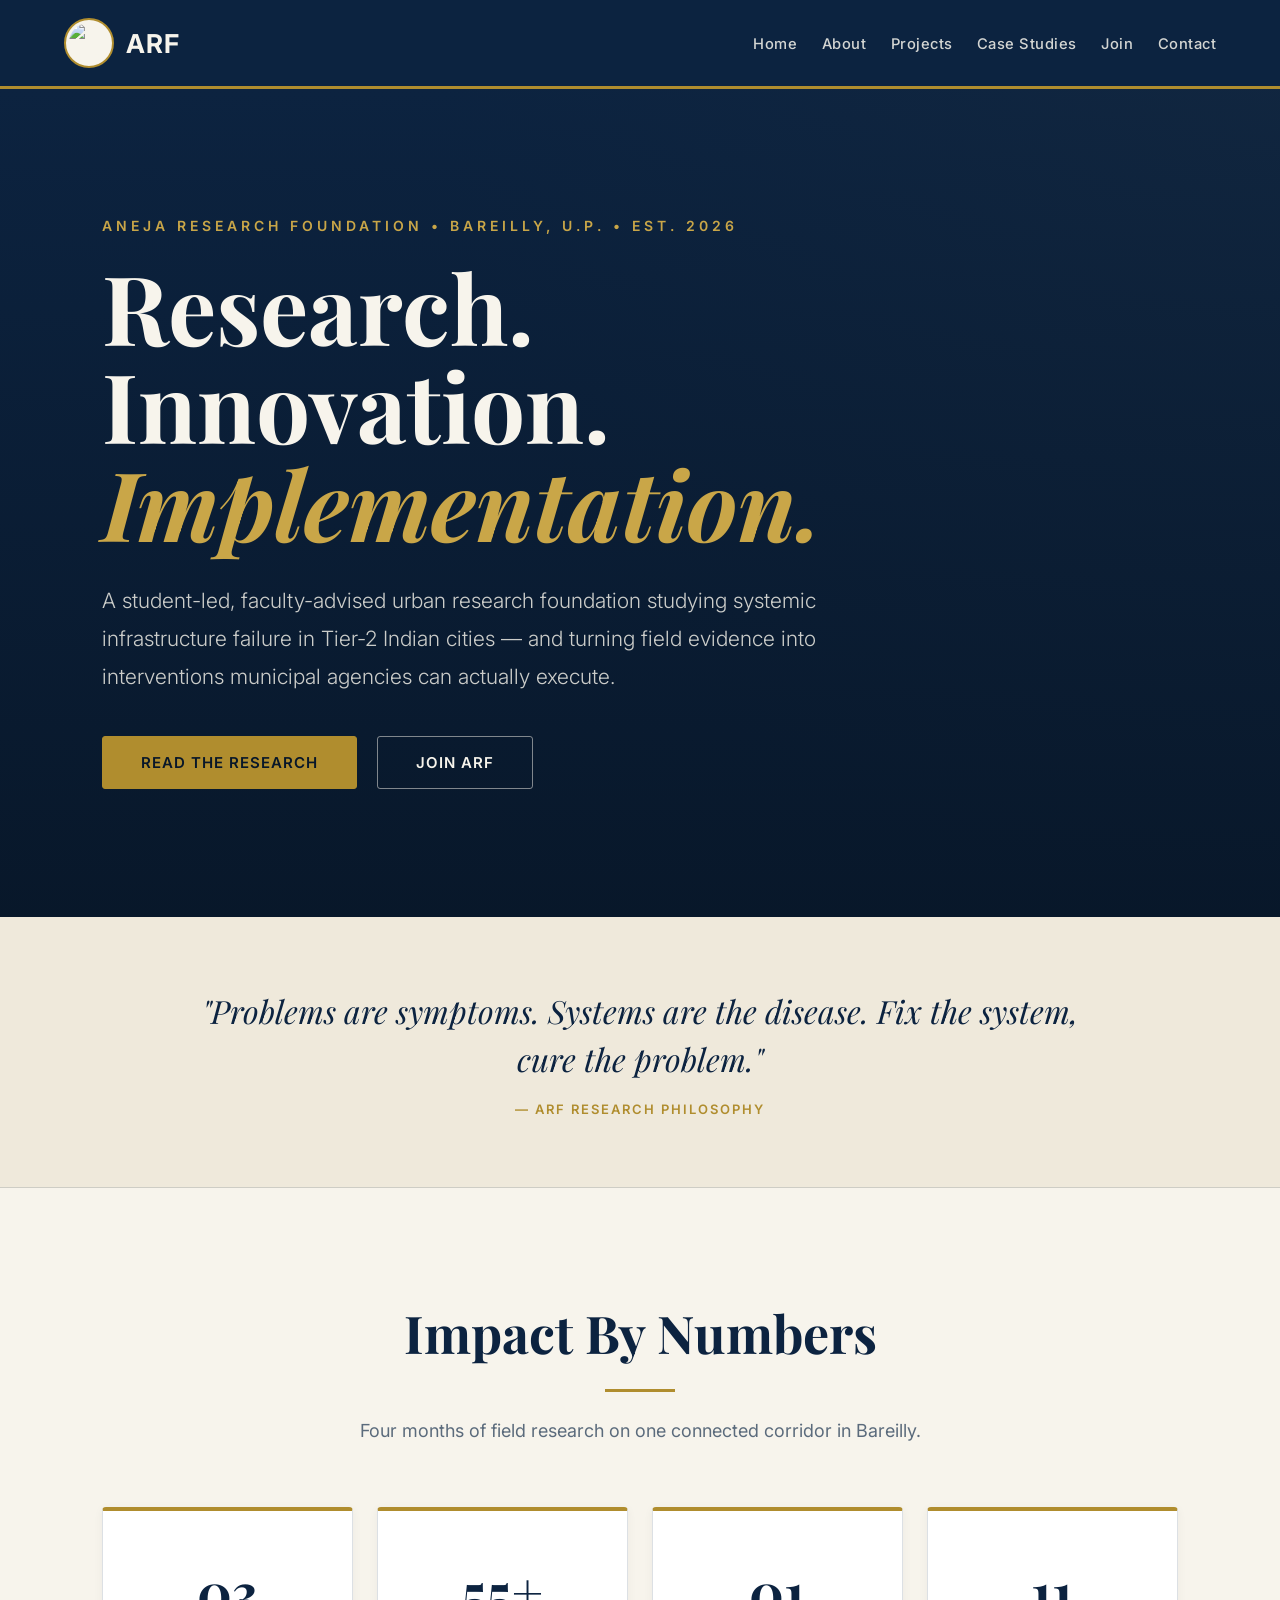
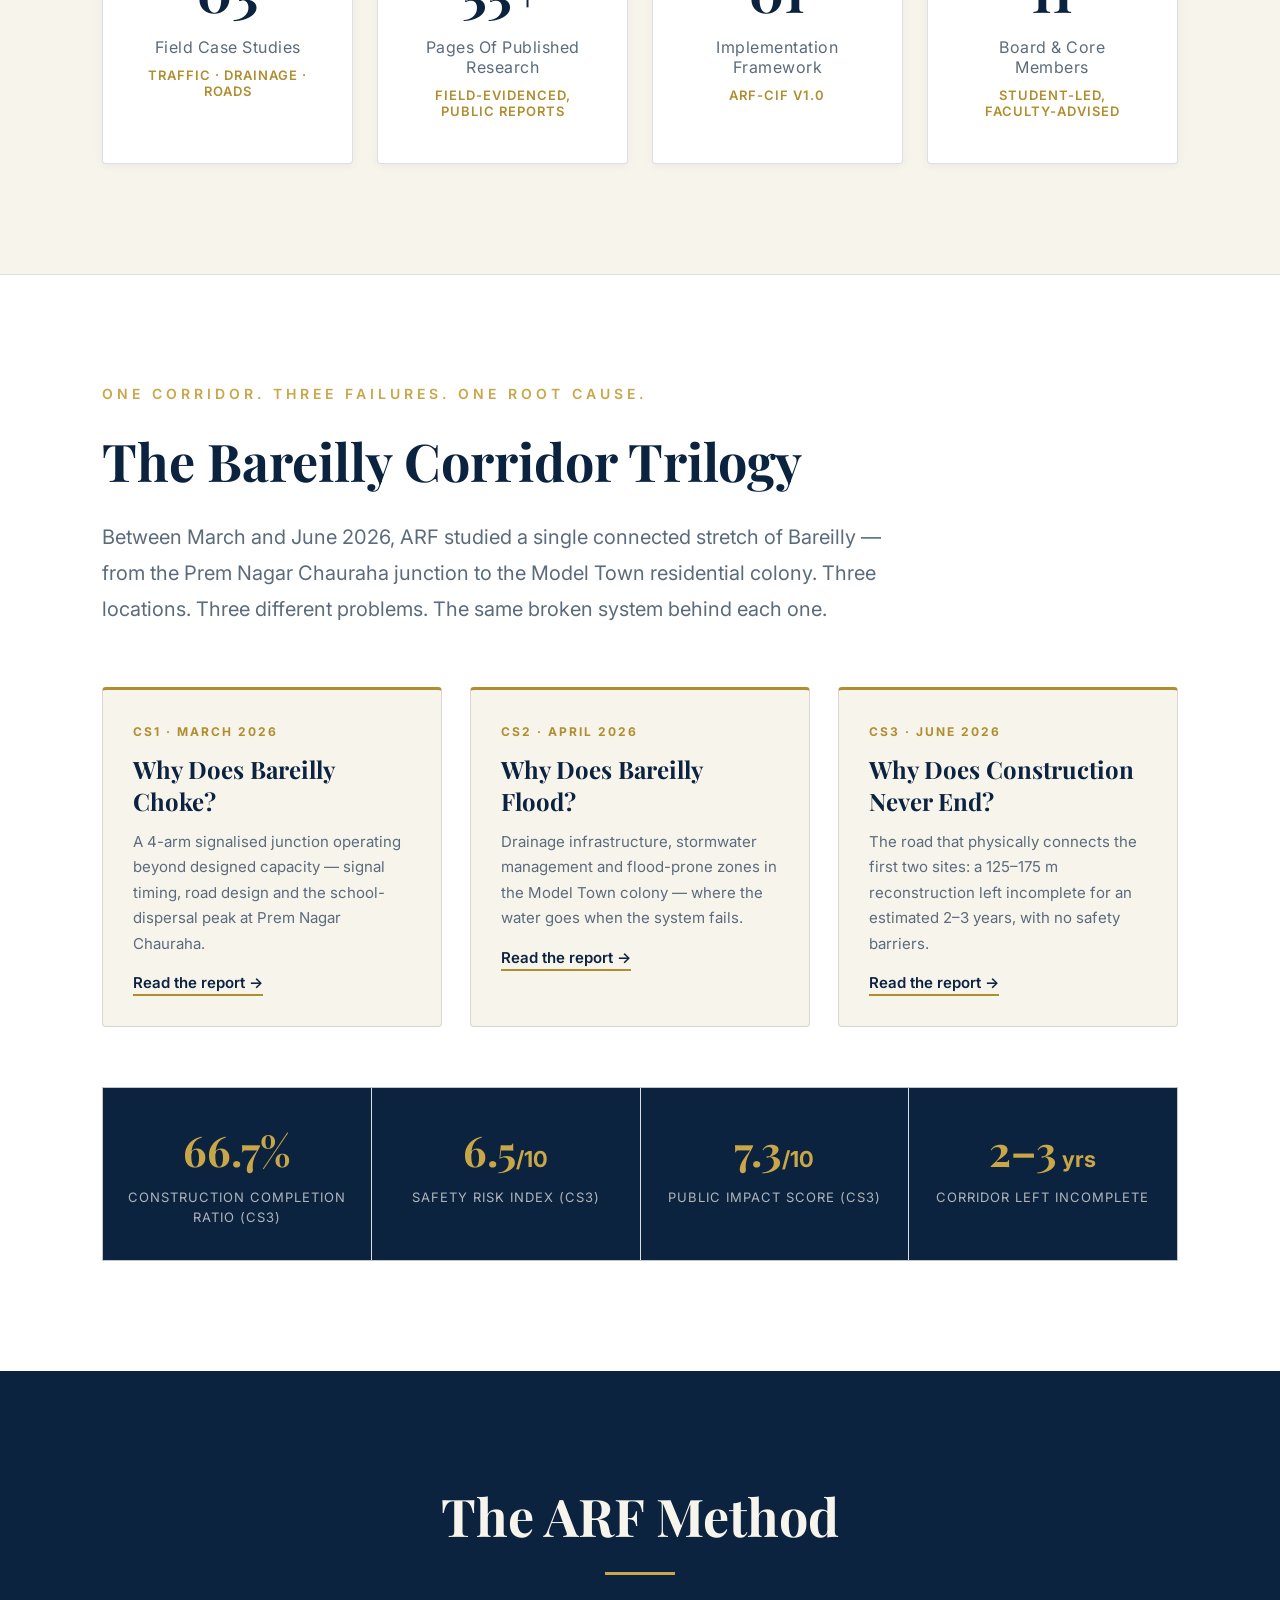
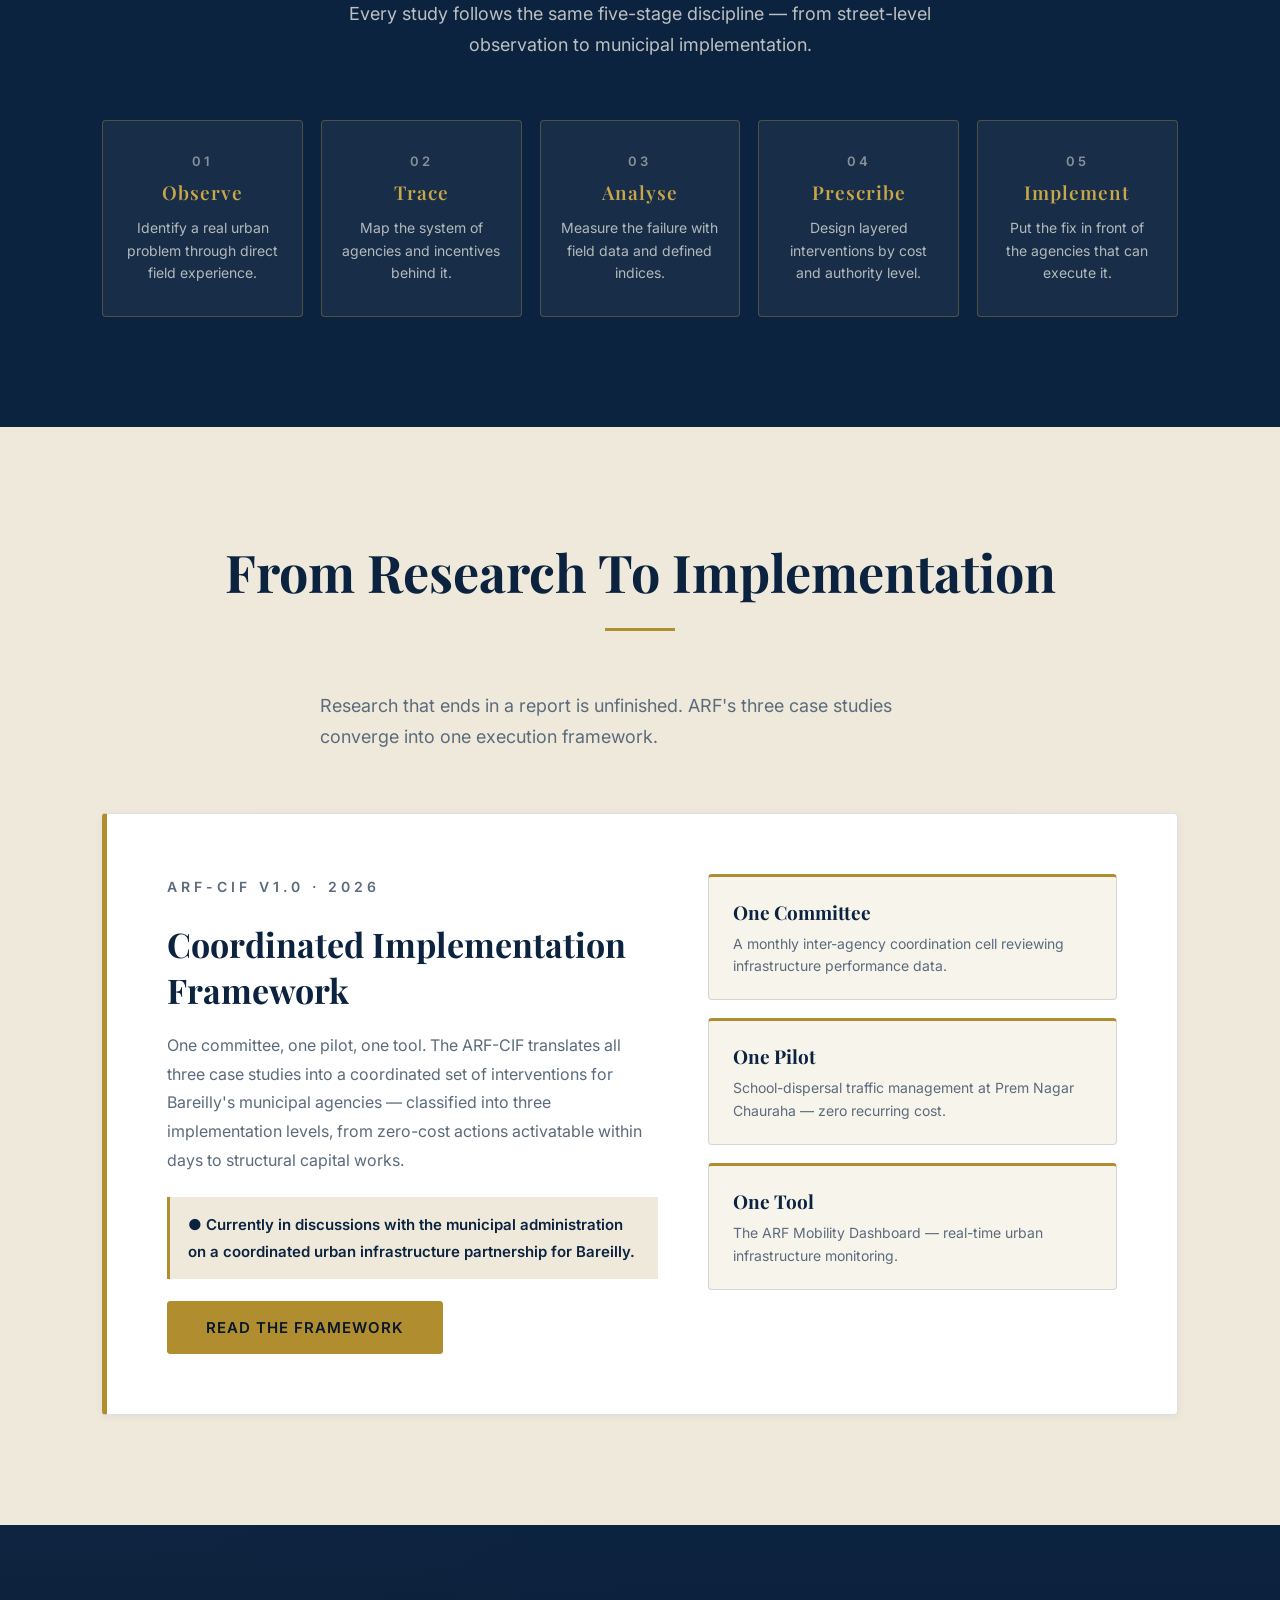
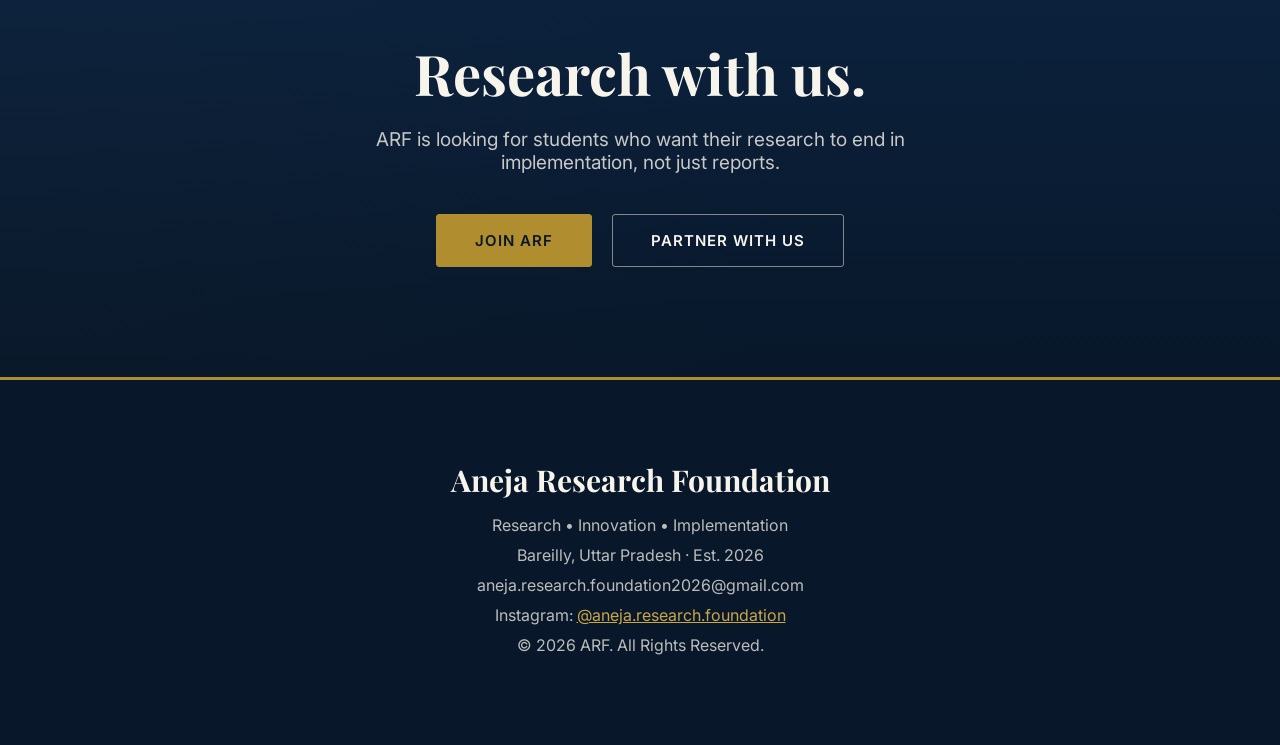
==== commit 2186a27e: "Remove the team page ahead of a rebuild Co-Authored-By: Claude Opus 5 <noreply@anthropic.com>" ====
--- a/index.html
+++ b/index.html
@@ -26,7 +26,6 @@
 <li><a href="about.html">About</a></li>
 <li><a href="projects.html">Projects</a></li>
 <li><a href="case-studies.html">Case Studies</a></li>
-<li><a href="team.html">Team</a></li>
 <li><a href="join.html">Join</a></li>
 <li><a href="contact.html">Contact</a></li>
 </ul>
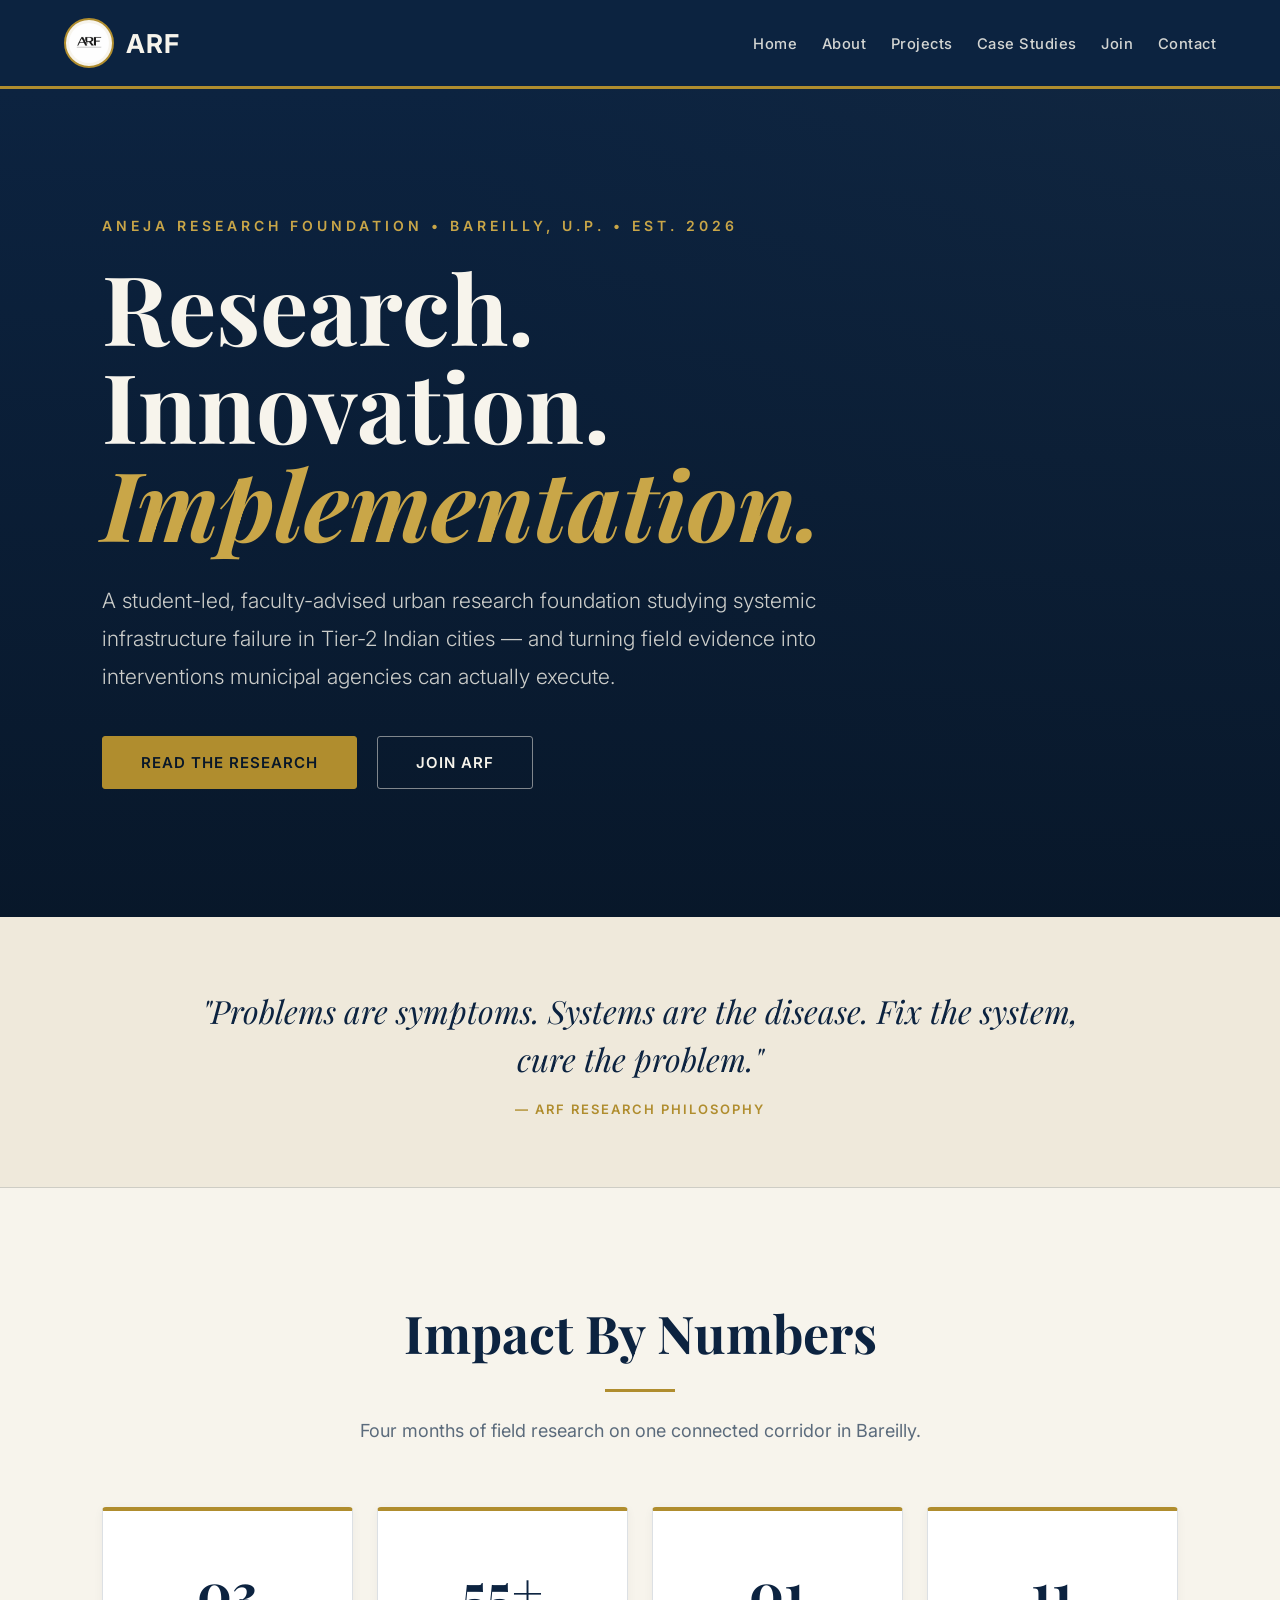
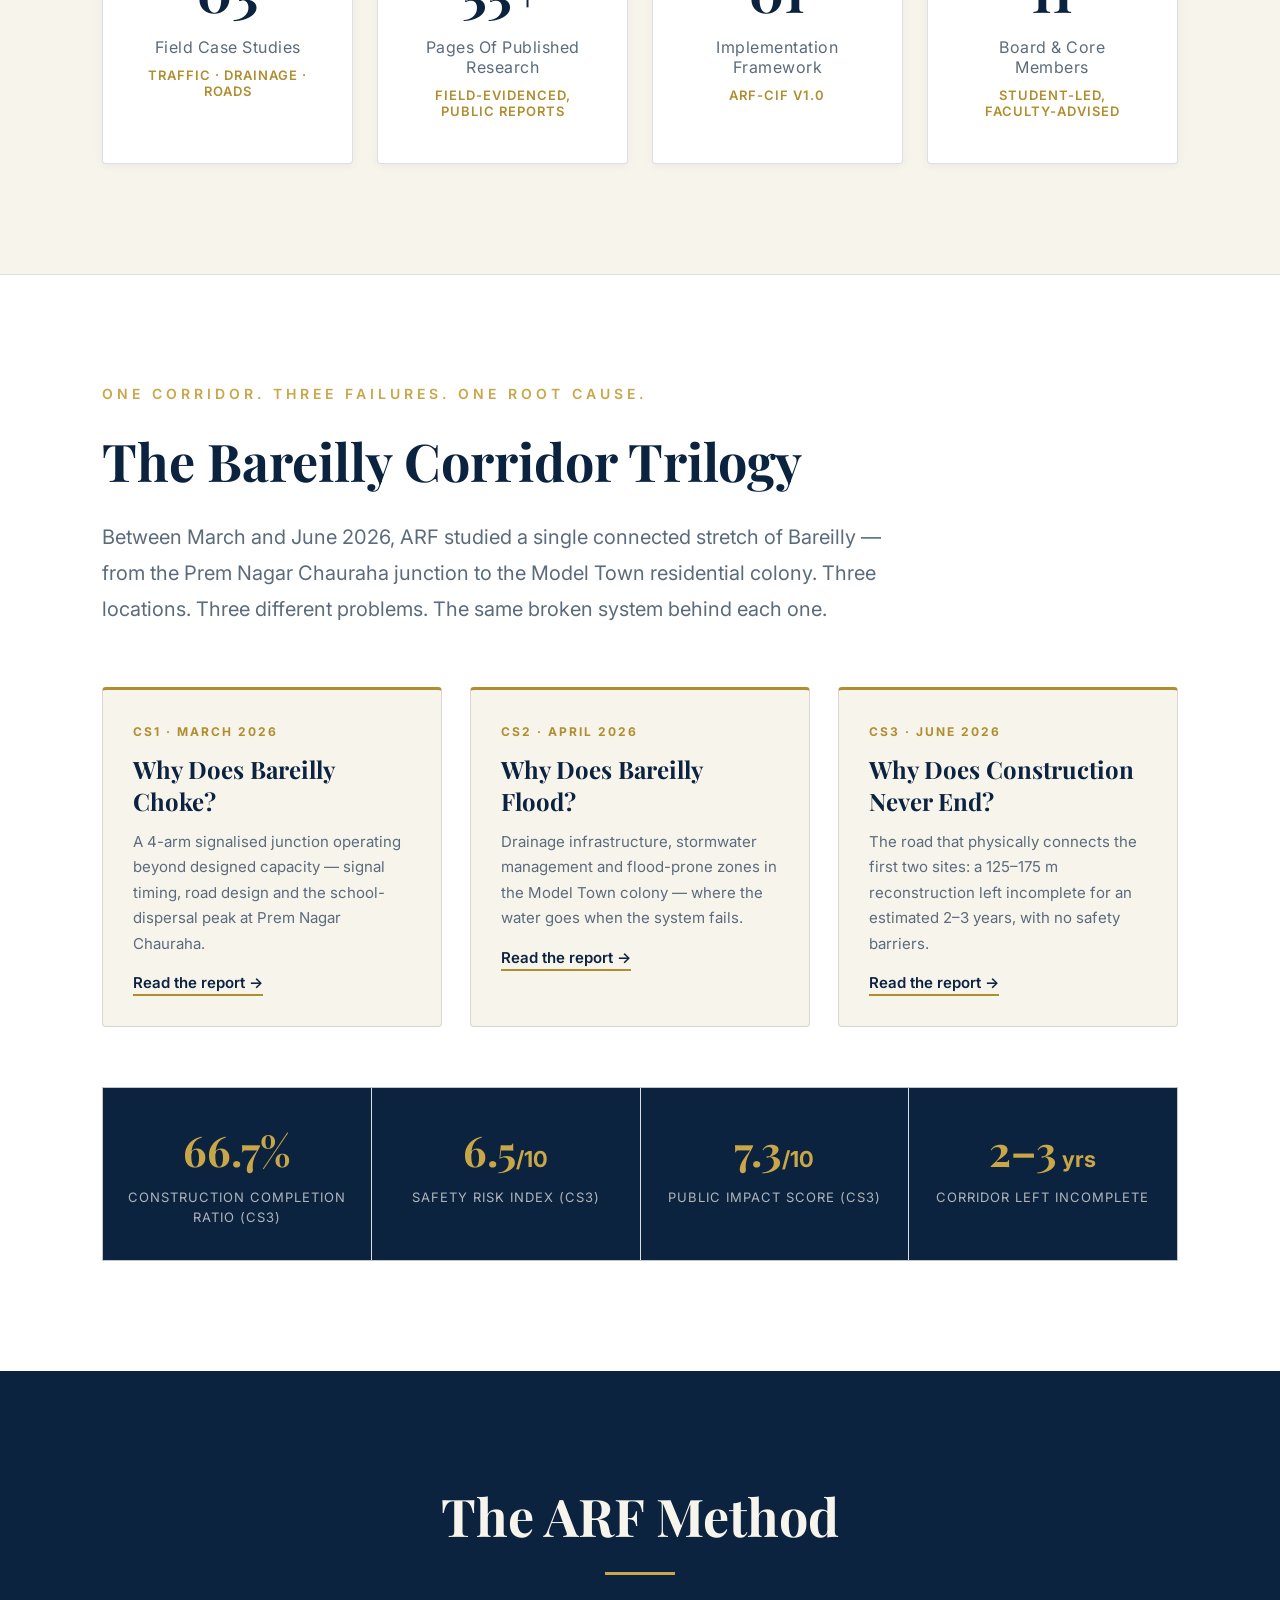
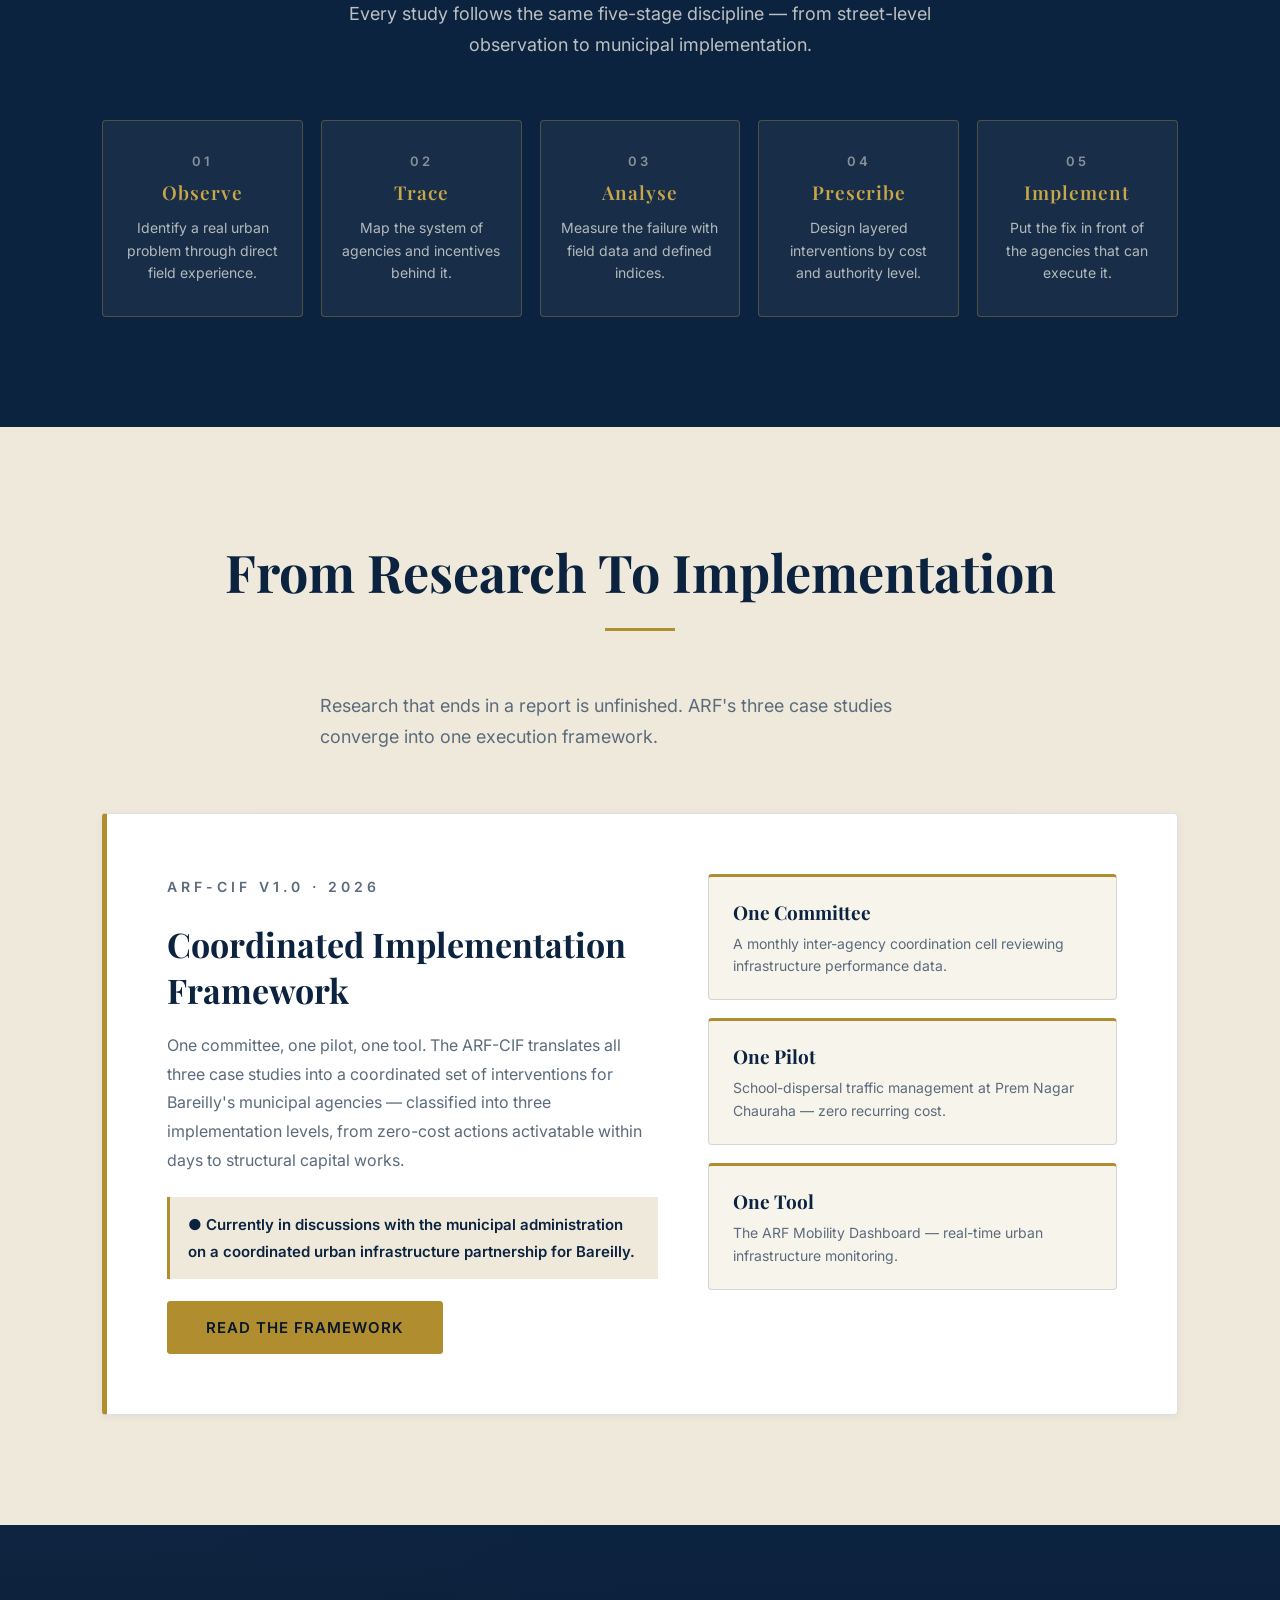
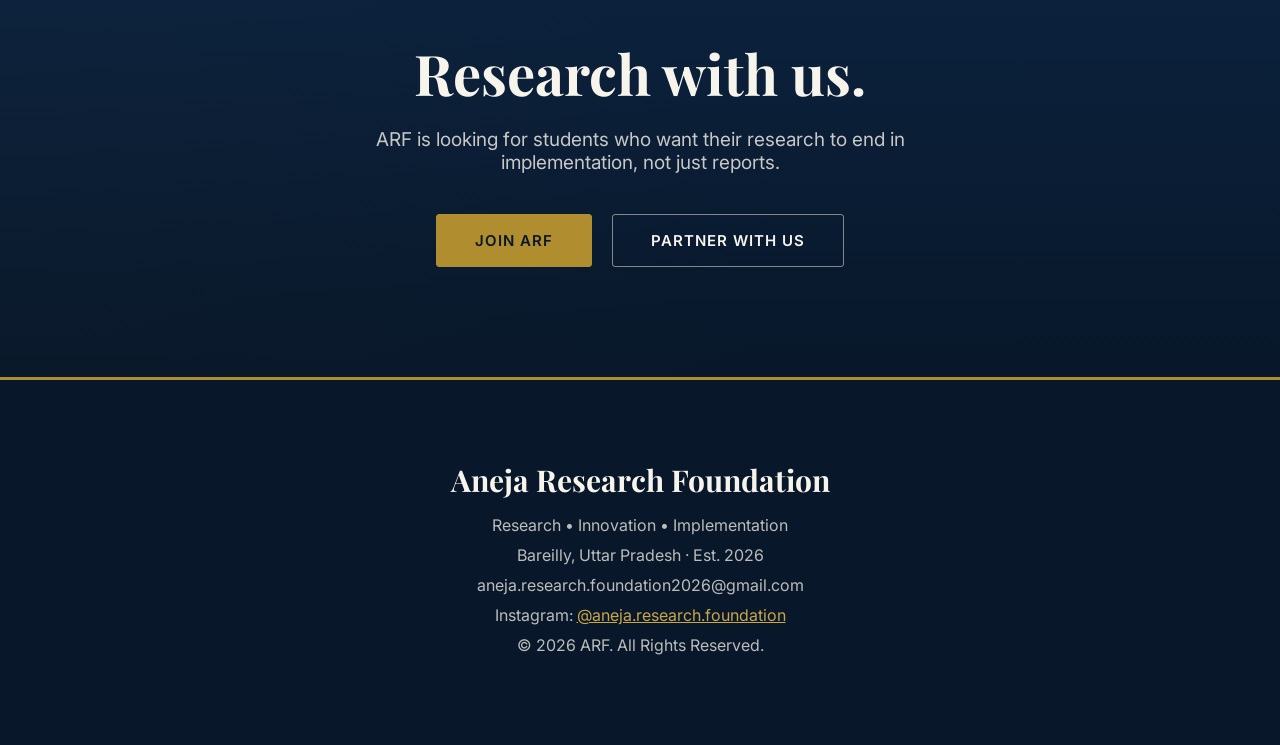
==== commit 8b143f8d: "ARF website" ====
--- a/index.html
+++ b/index.html
@@ -9,7 +9,7 @@
 <meta name="description" content="Aneja Research Foundation — student-led urban policy and infrastructure research in Bareilly, Uttar Pradesh.">
 <meta name="google-site-verification" content="_Y_7CCMWRH8XEJQbPGc1G4dQ5zdG10wTlTYJQZ2w-uY">
 <meta name="google-site-verification" content="LkjACRxrYb9B6HC1Onu0-SIcSR54yR_yEcL183w3D84" />
-<link rel="stylesheet" href="style.css?v=6">
+<link rel="stylesheet" href="style.css?v=7">
 </head>
 
 <body>
--- a/style.css
+++ b/style.css
@@ -713,197 +713,10 @@
 }
 
 }
-/* ---- homepage spotlight ---- */
-
-
-/* ---- reciprocal research-credibility band, used on make-it-move.html ---- */
-
-@media (max-width:640px){
-}
-
-/* ============================================================
-   TEAM ORG CHART — three-tier flowchart (Leadership / Heads / Assistants)
-   ============================================================ */
-.org-chart{
-  padding:20px 6% 80px;
-  overflow-x:auto;
-}
-.org-chart-inner{
-  min-width:1180px;
-  max-width:1400px;
-  margin:0 auto;
-}
-
-.org-tier1{
-  display:flex;justify-content:center;gap:28px;flex-wrap:wrap;
-  margin-bottom:0;
-}
-.org-node{
-  background:var(--navy);
-  border:1px solid var(--gold);
-  border-radius:6px;
-  padding:20px 26px;
-  text-align:center;
-  min-width:190px;
-}
-.org-node h4{
-  font-family:'Playfair Display',serif;
-  font-size:18px;
-  color:var(--ivory);
-  margin-bottom:6px;
-  font-weight:600;
-}
-.org-node p{
-  font-size:11.5px;
-  color:var(--gold-bright);
-  text-transform:uppercase;
-  letter-spacing:1.2px;
-  font-weight:600;
-}
-.org-node.lead{box-shadow:0 8px 24px rgba(12,35,64,.18);}
-
-.org-connector-v{
-  width:1px;height:34px;
-  background:var(--gold);
-  margin:0 auto;
-}
-.org-connector-h{
-  height:1px;
-  background:var(--gold);
-  margin:0 auto;
-}
-
-.org-tier2{
-  display:flex;
-  gap:18px;
-  padding-top:0;
-}
-.org-dept{
-  flex:1;
-  min-width:150px;
-  display:flex;
-  flex-direction:column;
-  align-items:center;
-}
-.org-dept-tick{
-  width:1px;height:24px;
-  background:var(--line);
-}
-.org-node.head{
-  background:var(--ivory-soft);
-  border:1px solid var(--navy);
-  min-width:150px;
-  width:100%;
-}
-.org-node.head h4{color:var(--navy);font-size:15px;}
-.org-node.head p{color:var(--muted);font-weight:500;letter-spacing:.6px;}
-
-.org-node.assistant{
-  background:transparent;
-  border:1px dashed var(--line);
-  min-width:150px;
-  width:100%;
-  padding:14px 18px;
-}
-.org-node.assistant h4{color:var(--navy);font-size:13.5px;}
-.org-node.assistant p{color:var(--muted);font-size:10.5px;}
-
-.org-legend{
-  display:flex;gap:26px;justify-content:center;flex-wrap:wrap;
-  margin-top:36px;
-  font-size:12px;color:var(--muted);
-}
-.org-legend span{display:inline-flex;align-items:center;gap:8px;}
-.org-legend i{width:14px;height:14px;border-radius:3px;display:inline-block;}
-.org-legend .sw-lead{background:var(--navy);border:1px solid var(--gold);}
-.org-legend .sw-head{background:var(--ivory-soft);border:1px solid var(--navy);}
-.org-legend .sw-assist{background:transparent;border:1px dashed var(--line);}
-
-@media (max-width:900px){
-  .org-chart-inner{min-width:1000px;}
-}
-
-/* STAFF PORTAL
-   A sign-in gateway, so the heading should frame the Sign In button rather
-   than push it below the fold. Scoped to .hero-staff so no other page's
-   hero changes. */
-
-.hero-staff{
-min-height:auto;
-padding:112px 8% 96px;
-}
-
-.hero-staff .tagline{
-display:inline-flex;
-align-items:center;
-gap:10px;
-padding:8px 16px;
-border:1px solid rgba(212,175,55,.35);
-border:1px solid color-mix(in srgb,var(--gold-bright) 40%,transparent);
-border-radius:999px;
-font-size:12px;
-letter-spacing:3px;
-margin-bottom:30px;
-}
-
-.hero-staff .lock-dot{
-width:7px;
-height:7px;
-border-radius:50%;
-background:var(--gold-bright);
-box-shadow:0 0 0 4px color-mix(in srgb,var(--gold-bright) 20%,transparent);
-}
-
-.hero-staff h1{
-font-size:clamp(46px,6.2vw,80px);
-line-height:1.04;
-letter-spacing:-.5px;
-margin-bottom:28px;
-}
-
-/* the qualifier reads as a subline, not a second headline */
-.hero-staff h1 span{
-display:block;
-margin-top:12px;
-font-size:.44em;
-font-weight:600;
-letter-spacing:0;
-line-height:1.2;
-}
-
-.hero-staff .description{
-font-size:18px;
-line-height:1.75;
-max-width:640px;
-margin-bottom:22px;
-}
-
-.hero-staff .hero-buttons{
-margin-top:34px;
-flex-wrap:wrap;
-}
-
-@media(max-width:1000px){
-.hero-staff{padding:64px 7% 72px;}
-.hero-staff h1{font-size:44px;}
-.hero-staff h1 span{font-size:.5em;}
-.hero-staff .description{font-size:16px;}
-}
-
-/* the restricted pill has to stay on one line on a phone */
-@media(max-width:480px){
-.hero-staff .tagline{
-font-size:11px;
-letter-spacing:1.5px;
-padding:7px 13px;
-gap:8px;
-white-space:nowrap;
-}
-}
 
 /* NAV
-   At laptop widths the eight links wrapped inside themselves ("Make It Move
-   / 2026", "Case / Studies") and crowded the ARF wordmark. Keep every label
+   At laptop widths the links wrapped inside themselves ("Case / Studies")
+   and crowded the ARF wordmark. Keep every label
    on one line, keep the wordmark from being squeezed, and let spacing and
    size tighten with the viewport instead of a fixed 32px gap. Below 1000px
    the existing stacked layout still takes over. */
@@ -915,3 +728,125 @@
 .navbar ul{gap:clamp(14px,1.9vw,32px);}
 .navbar a{font-size:clamp(13.5px,1.15vw,15px);}
 }
+
+/* PHONES
+   Below 1000px only the headline and the grids were adjusted, so on a
+   375px screen the 56px headline, 48px card padding and 8% section padding
+   still applied and the page scrolled sideways. These sizes are phone-first:
+   nothing is allowed to be wider than the screen. */
+@media(max-width:600px){
+
+html,body{overflow-x:hidden;}
+
+h1,h2,h3,p,li,blockquote{overflow-wrap:break-word;}
+
+.hero{
+min-height:auto;
+padding:52px 22px 56px;
+}
+
+.hero h1{
+font-size:clamp(34px,10.5vw,44px);
+line-height:1.08;
+margin-bottom:20px;
+}
+
+.tagline{
+font-size:11px;
+letter-spacing:2px;
+margin-bottom:18px;
+}
+
+.description{
+font-size:16.5px;
+line-height:1.7;
+}
+
+/* one full-width button per row, so neither is cut off */
+.hero-buttons{
+gap:12px;
+}
+
+.hero-buttons .btn,
+.btn-block{
+width:100%;
+text-align:center;
+}
+
+.impact,
+.cases,
+.story,
+.cta-band,
+.quote-band,
+.method,
+.cif-band,
+footer,
+section{
+padding-left:22px;
+padding-right:22px;
+}
+
+.impact,
+.cases{
+padding-top:64px;
+padding-bottom:64px;
+}
+
+.impact h2,
+.cases h2{
+font-size:30px;
+}
+
+.impact h2::after,
+.cases h2::after{
+margin-bottom:36px;
+}
+
+.story h2,
+.cta-band h2{
+font-size:28px;
+line-height:1.18;
+}
+
+.quote-band blockquote{
+font-size:19px;
+line-height:1.5;
+}
+
+.case-card{
+padding:26px 22px;
+}
+
+.case-card h3{
+font-size:22px;
+line-height:1.25;
+}
+
+.field-stats{
+grid-template-columns:1fr;
+}
+
+/* the stacked menu was taking up most of the first screen */
+.navbar{
+padding:14px 18px;
+gap:12px;
+}
+
+.navbar ul{
+gap:10px 16px;
+}
+
+.navbar a{
+font-size:14px;
+}
+
+.navbar .logo img{
+width:36px;height:36px;
+}
+
+footer{
+padding-top:56px;
+padding-bottom:56px;
+}
+
+}
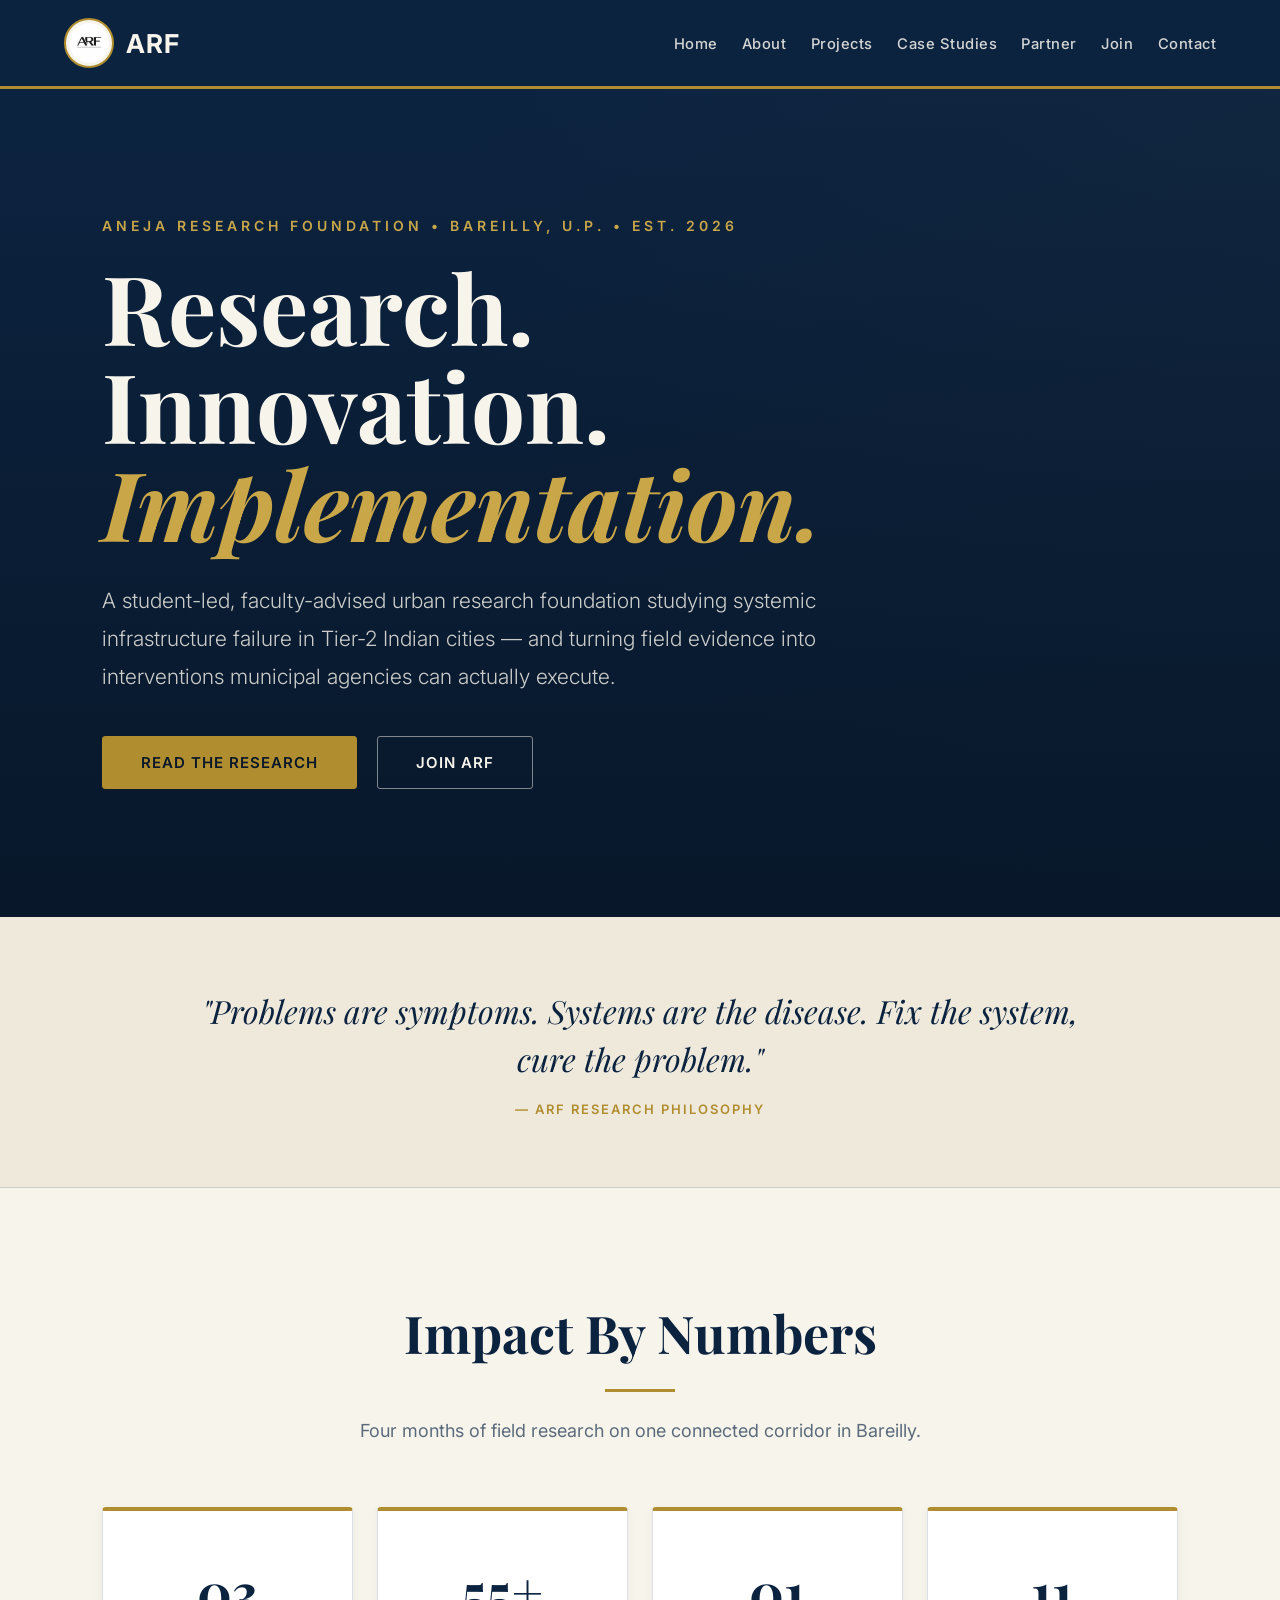
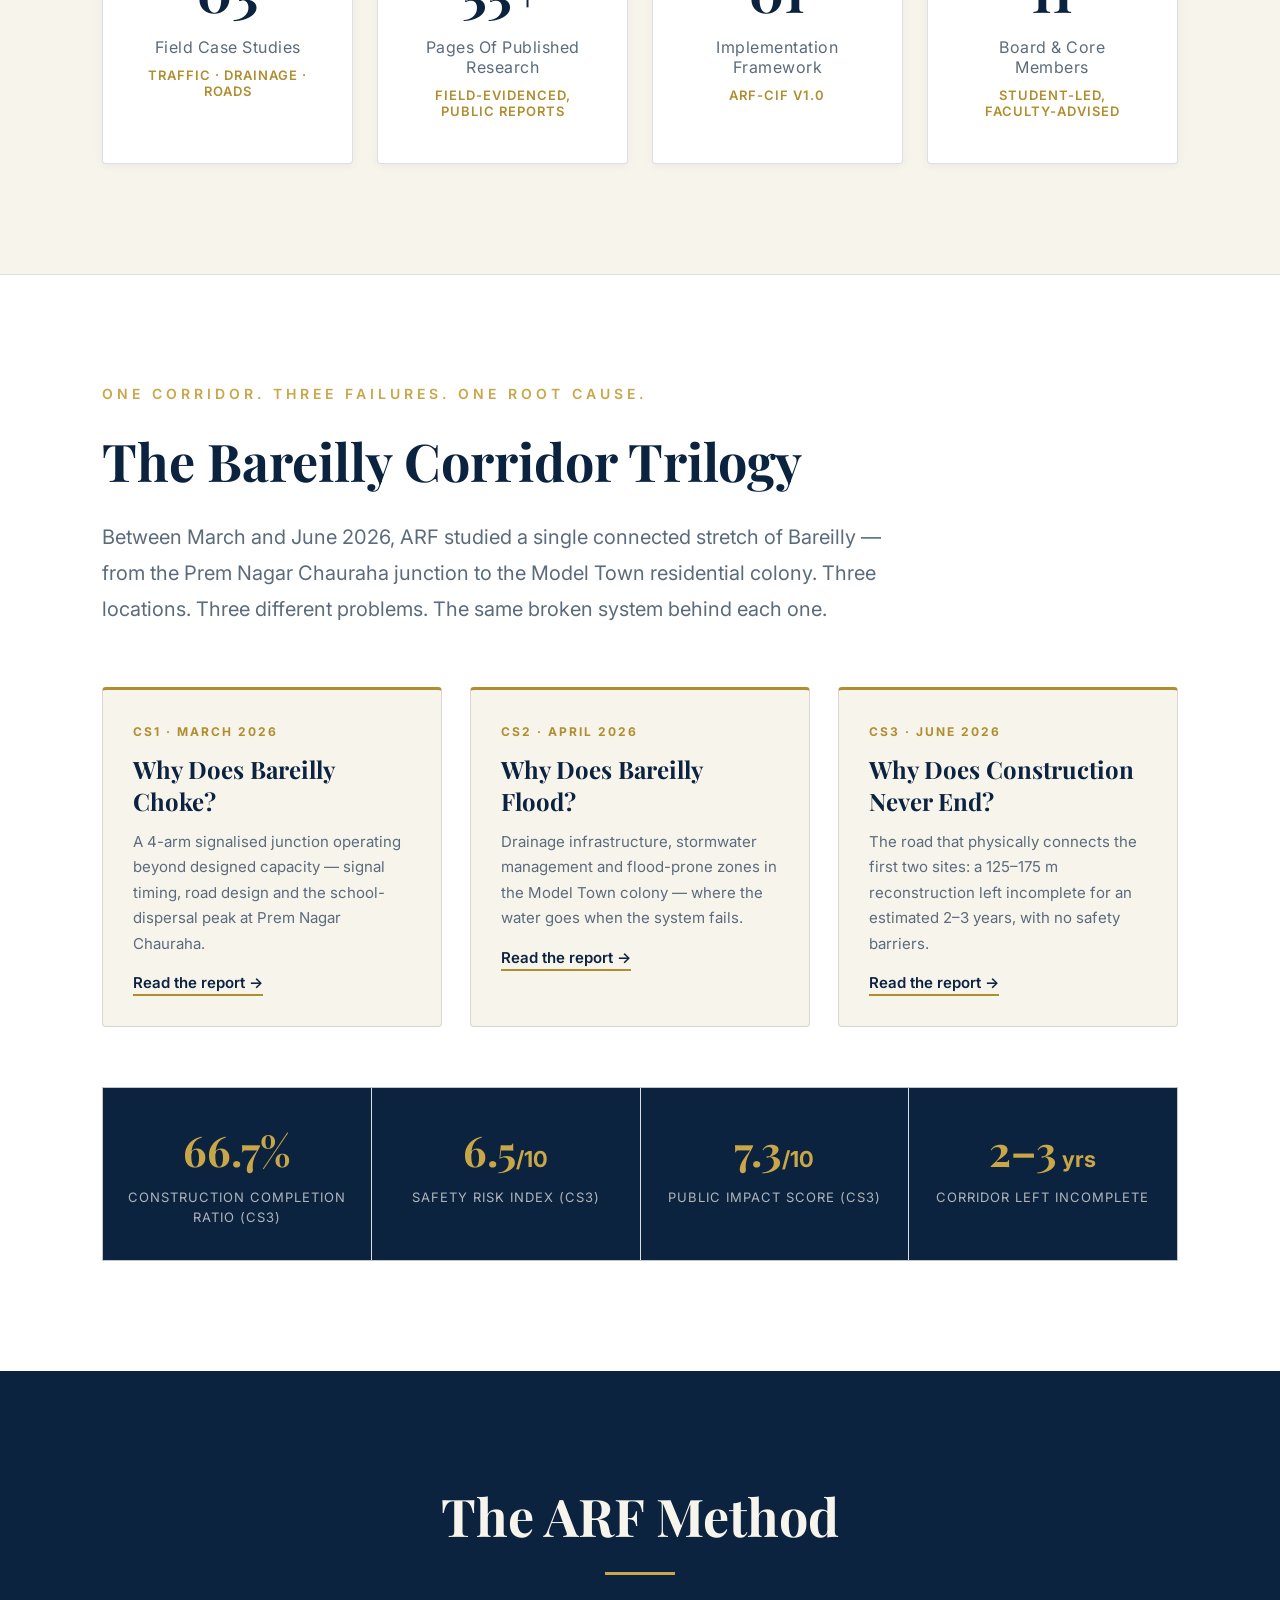
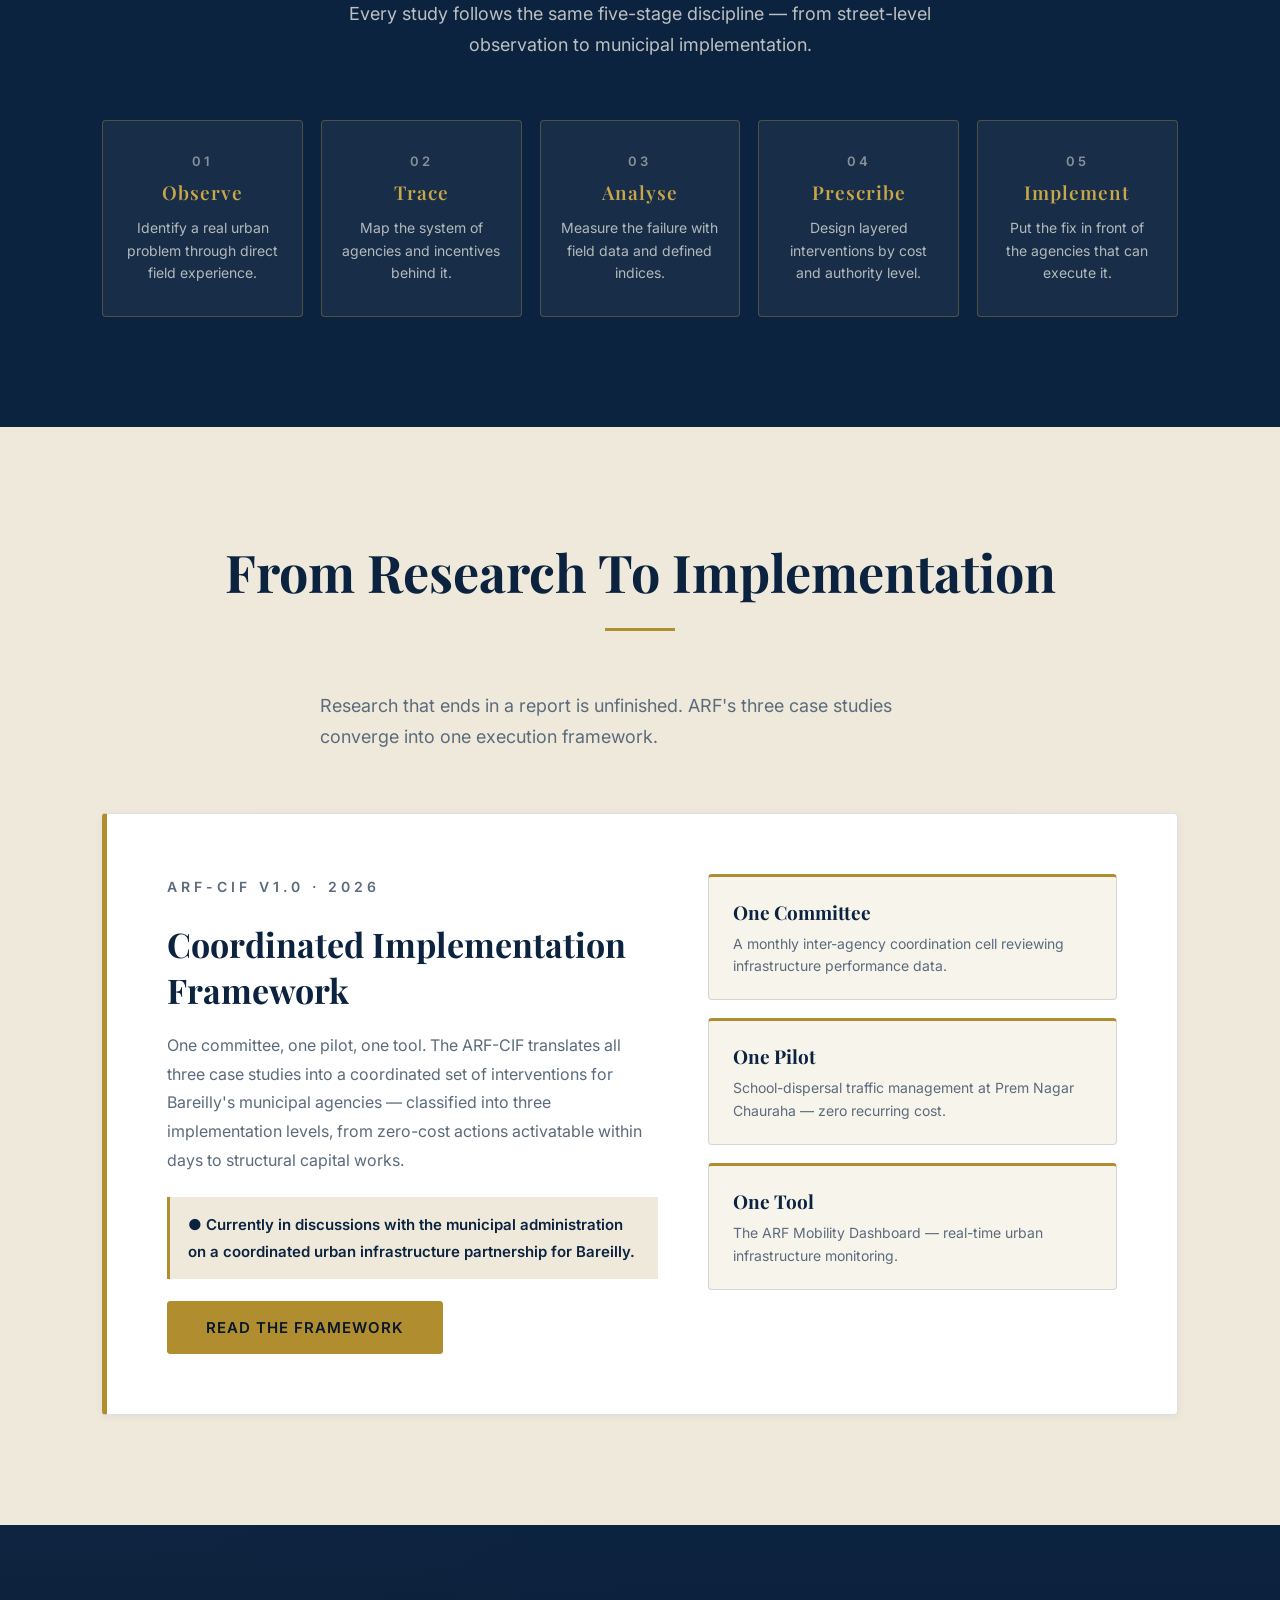
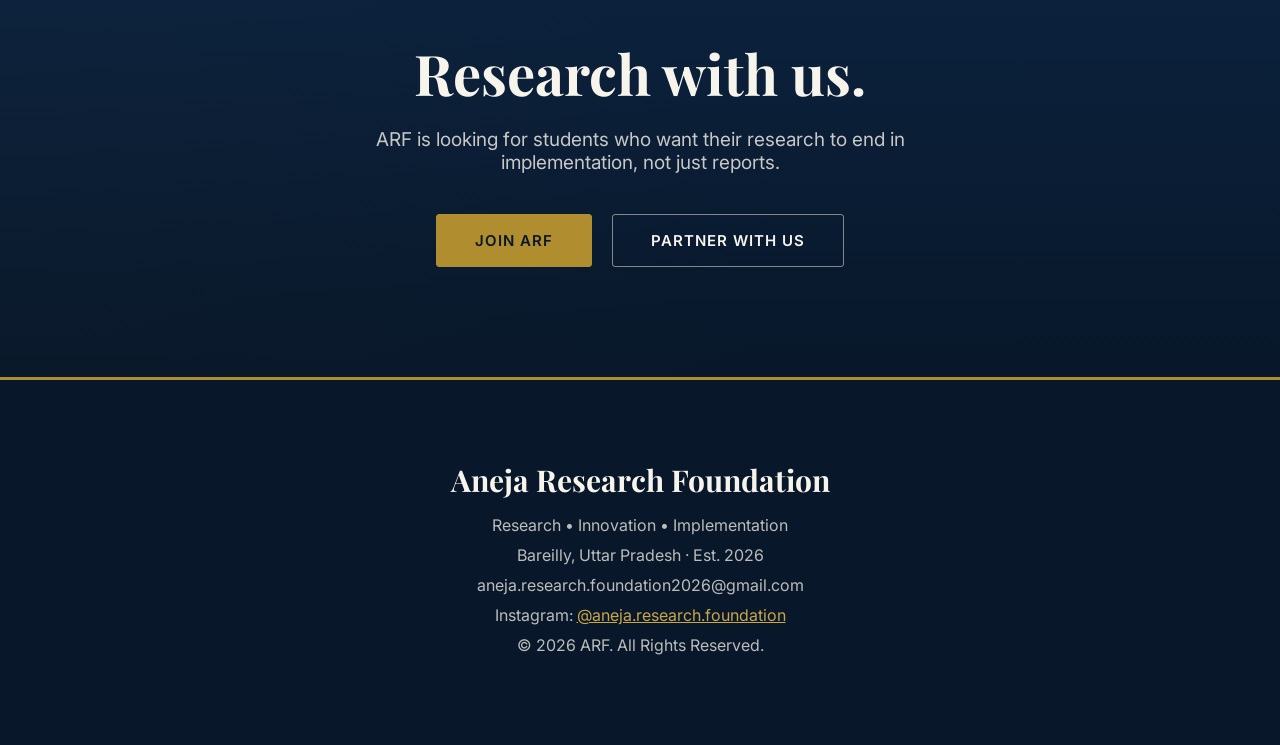
==== commit 8af3fab4: "Add a partnership page" ====
--- a/index.html
+++ b/index.html
@@ -9,7 +9,7 @@
 <meta name="description" content="Aneja Research Foundation — student-led urban policy and infrastructure research in Bareilly, Uttar Pradesh.">
 <meta name="google-site-verification" content="_Y_7CCMWRH8XEJQbPGc1G4dQ5zdG10wTlTYJQZ2w-uY">
 <meta name="google-site-verification" content="LkjACRxrYb9B6HC1Onu0-SIcSR54yR_yEcL183w3D84" />
-<link rel="stylesheet" href="style.css?v=7">
+<link rel="stylesheet" href="style.css?v=8">
 </head>
 
 <body>
@@ -26,6 +26,7 @@
 <li><a href="about.html">About</a></li>
 <li><a href="projects.html">Projects</a></li>
 <li><a href="case-studies.html">Case Studies</a></li>
+<li><a href="partner.html">Partner</a></li>
 <li><a href="join.html">Join</a></li>
 <li><a href="contact.html">Contact</a></li>
 </ul>
@@ -222,7 +223,7 @@
 <p>ARF is looking for students who want their research to end in implementation, not just reports.</p>
 <div class="hero-buttons center">
 <a href="join.html" class="btn gold-btn">Join ARF</a>
-<a href="contact.html" class="btn dark-btn">Partner With Us</a>
+<a href="partner.html" class="btn dark-btn">Partner With Us</a>
 </div>
 </section>
 
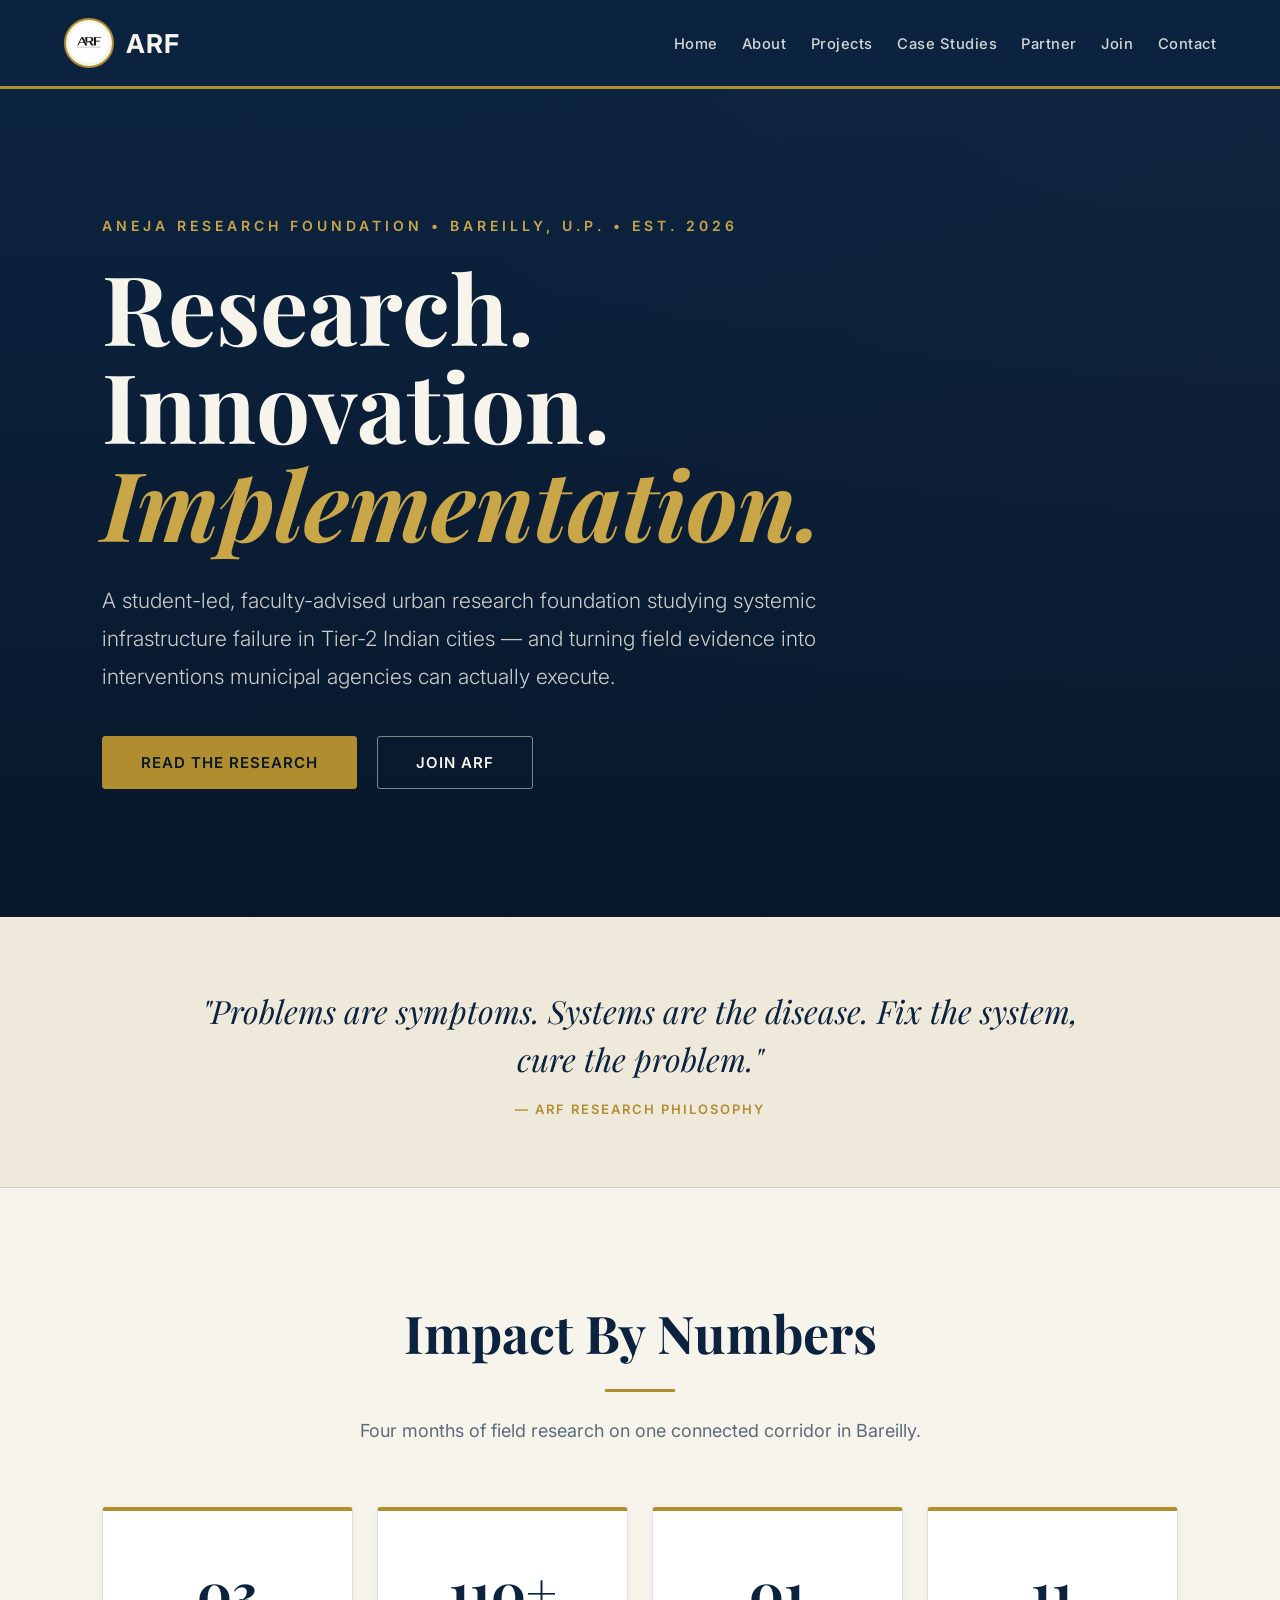
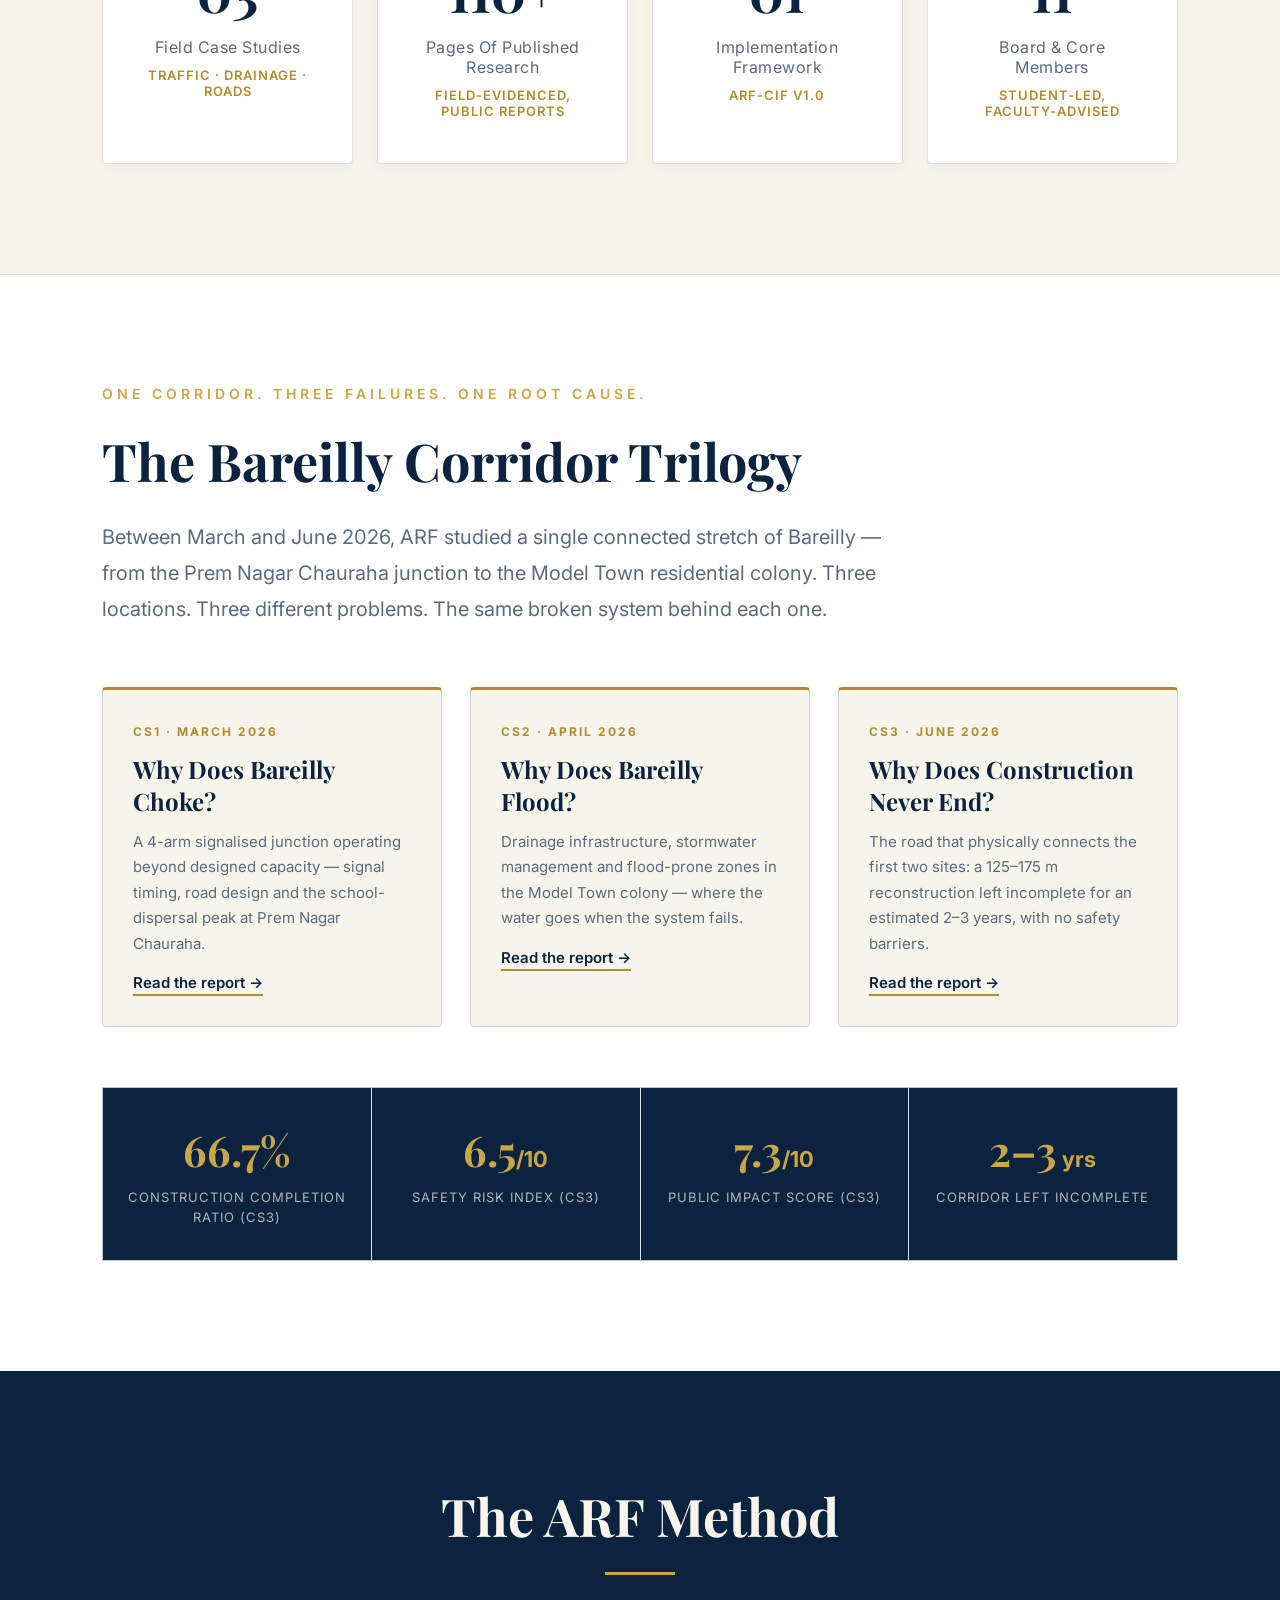
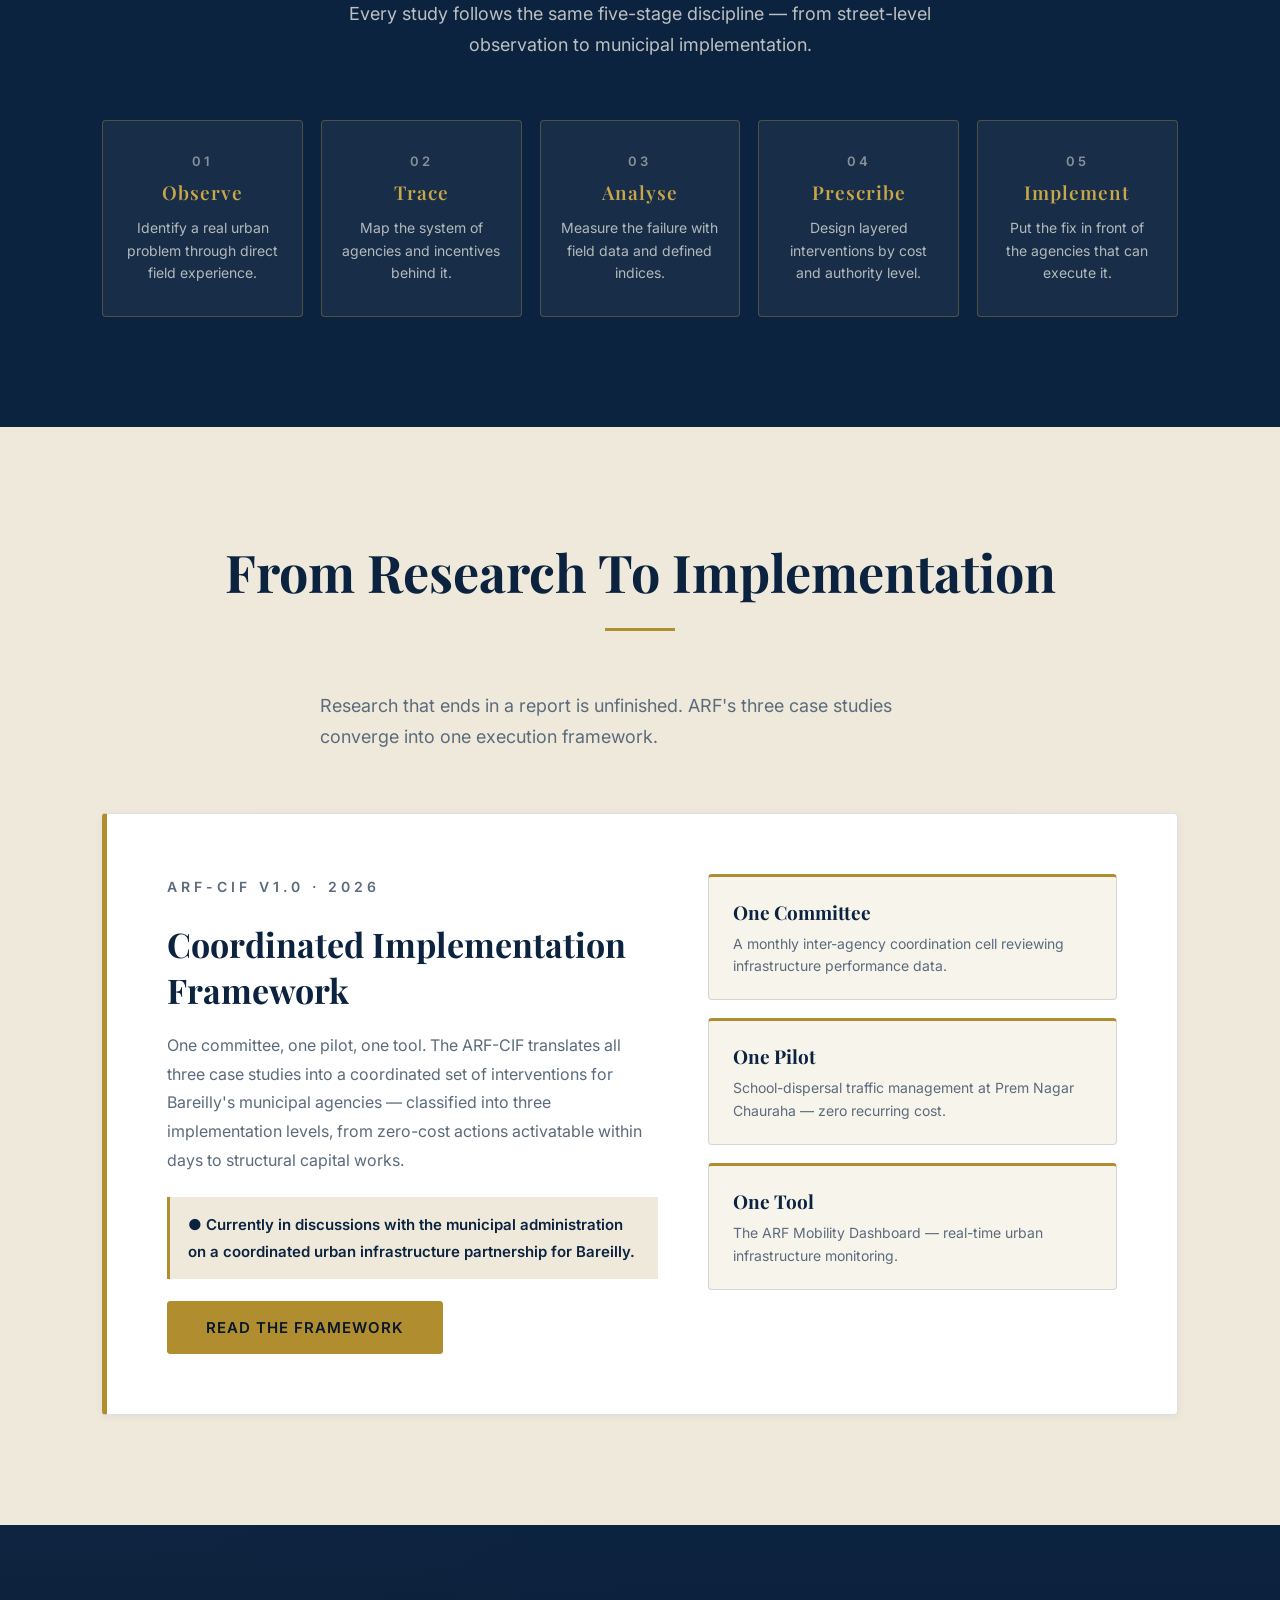
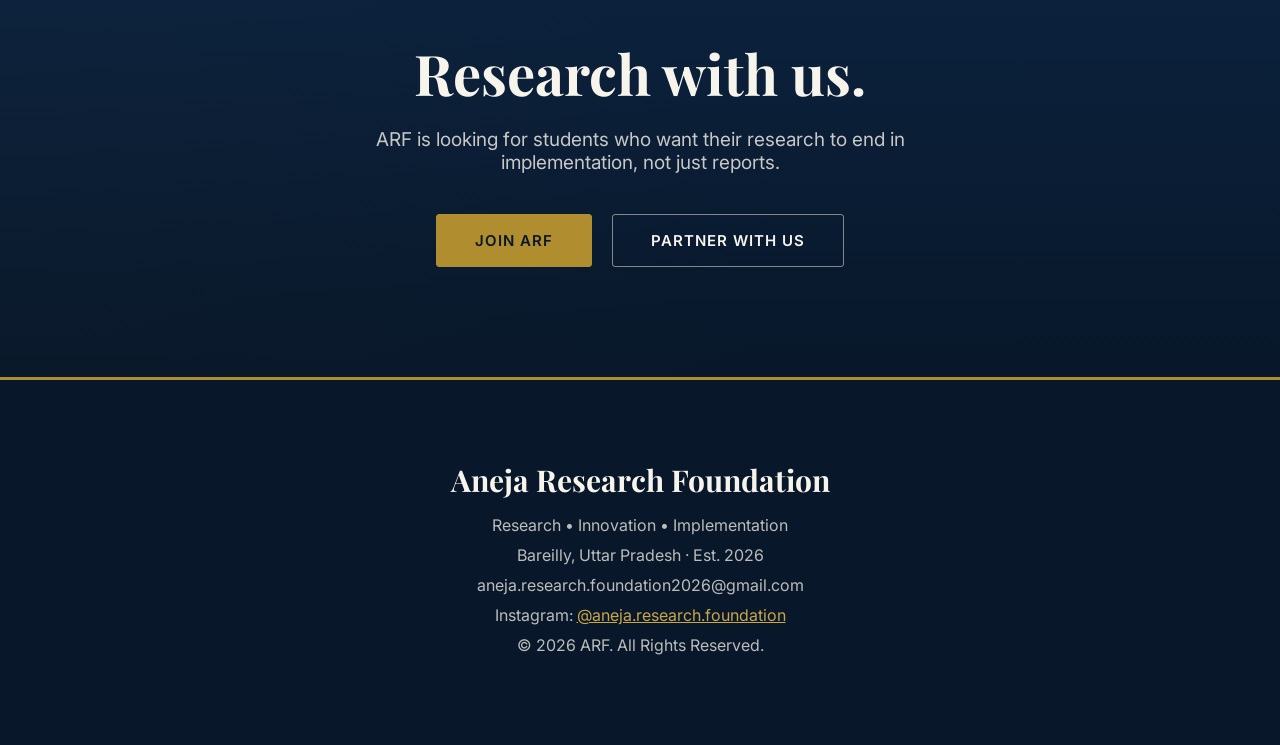
==== commit 514a87db: "Partnership one-pager PDF, impact numbers, corrected page count" ====
--- a/index.html
+++ b/index.html
@@ -84,7 +84,7 @@
 </div>
 
 <div class="card">
-<h3>55+</h3>
+<h3>110+</h3>
 <p>Pages Of Published Research</p>
 <span class="card-note">Field-evidenced, public reports</span>
 </div>
